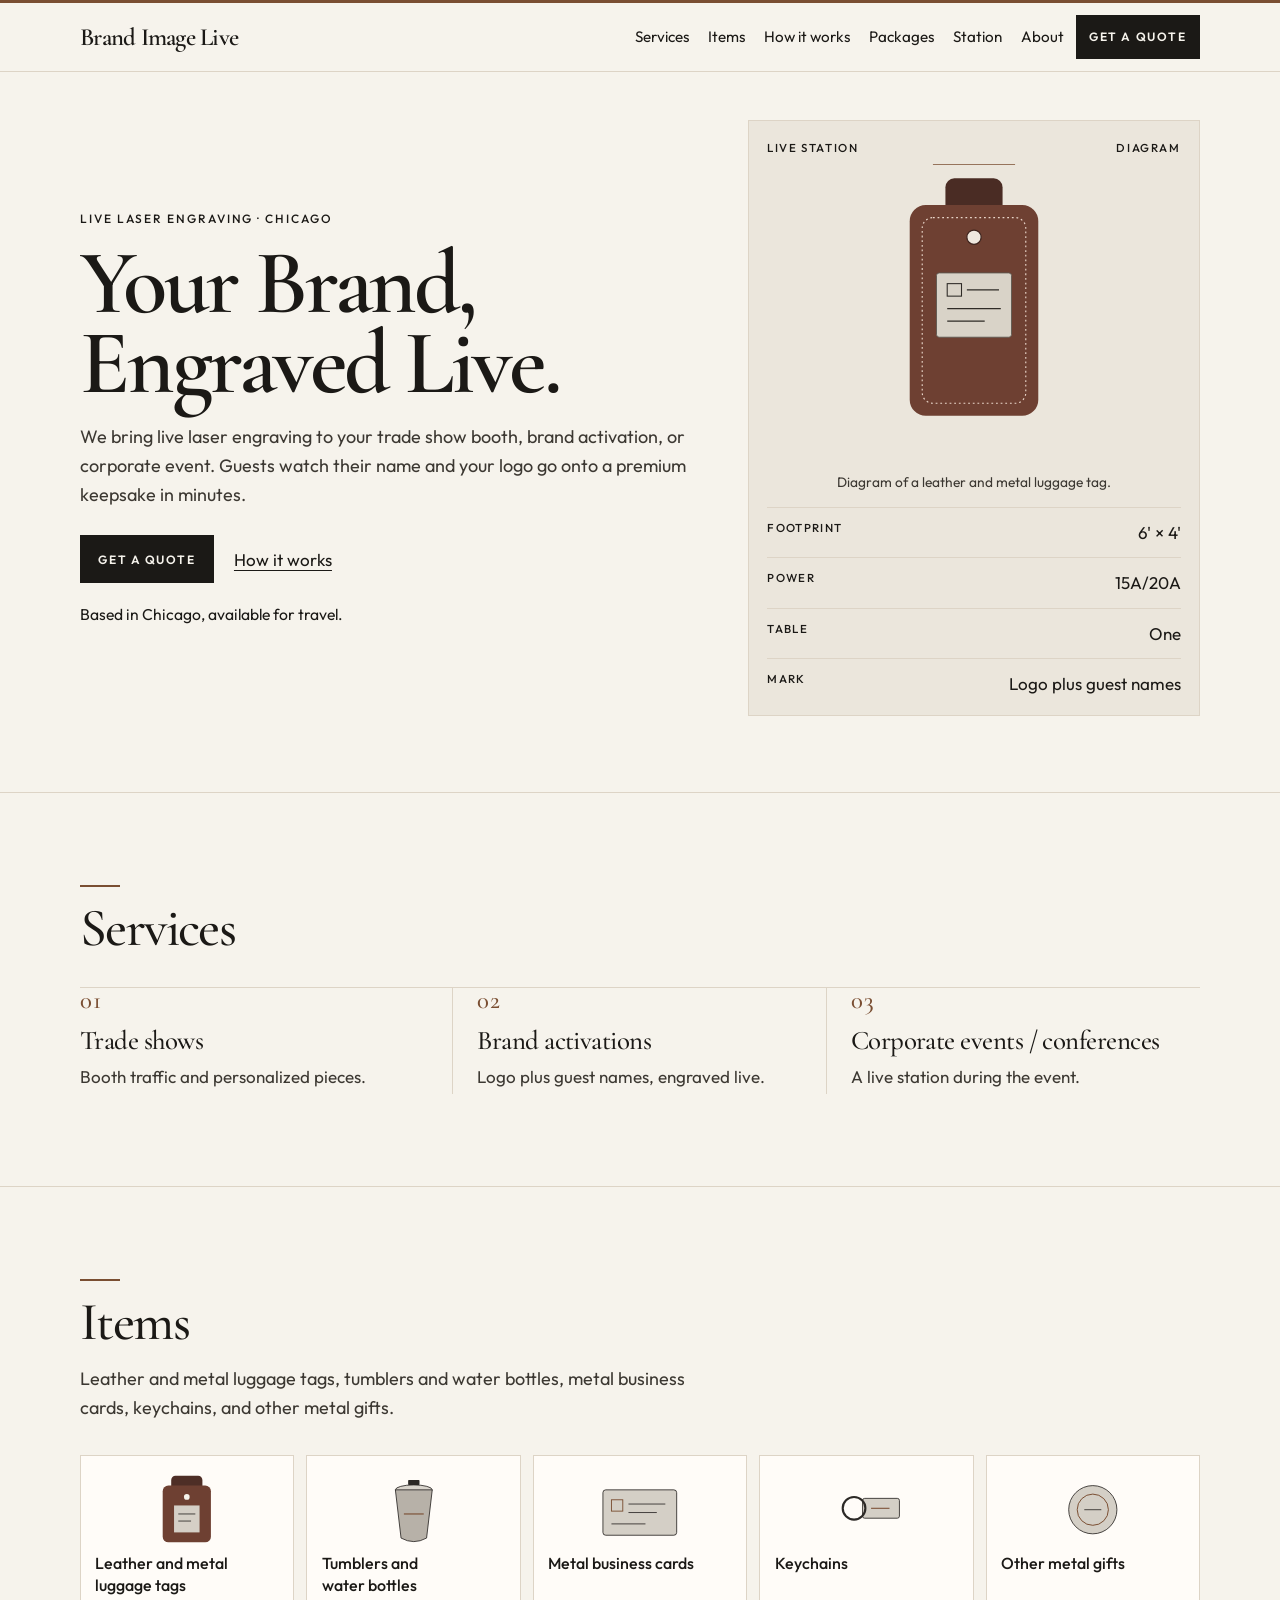
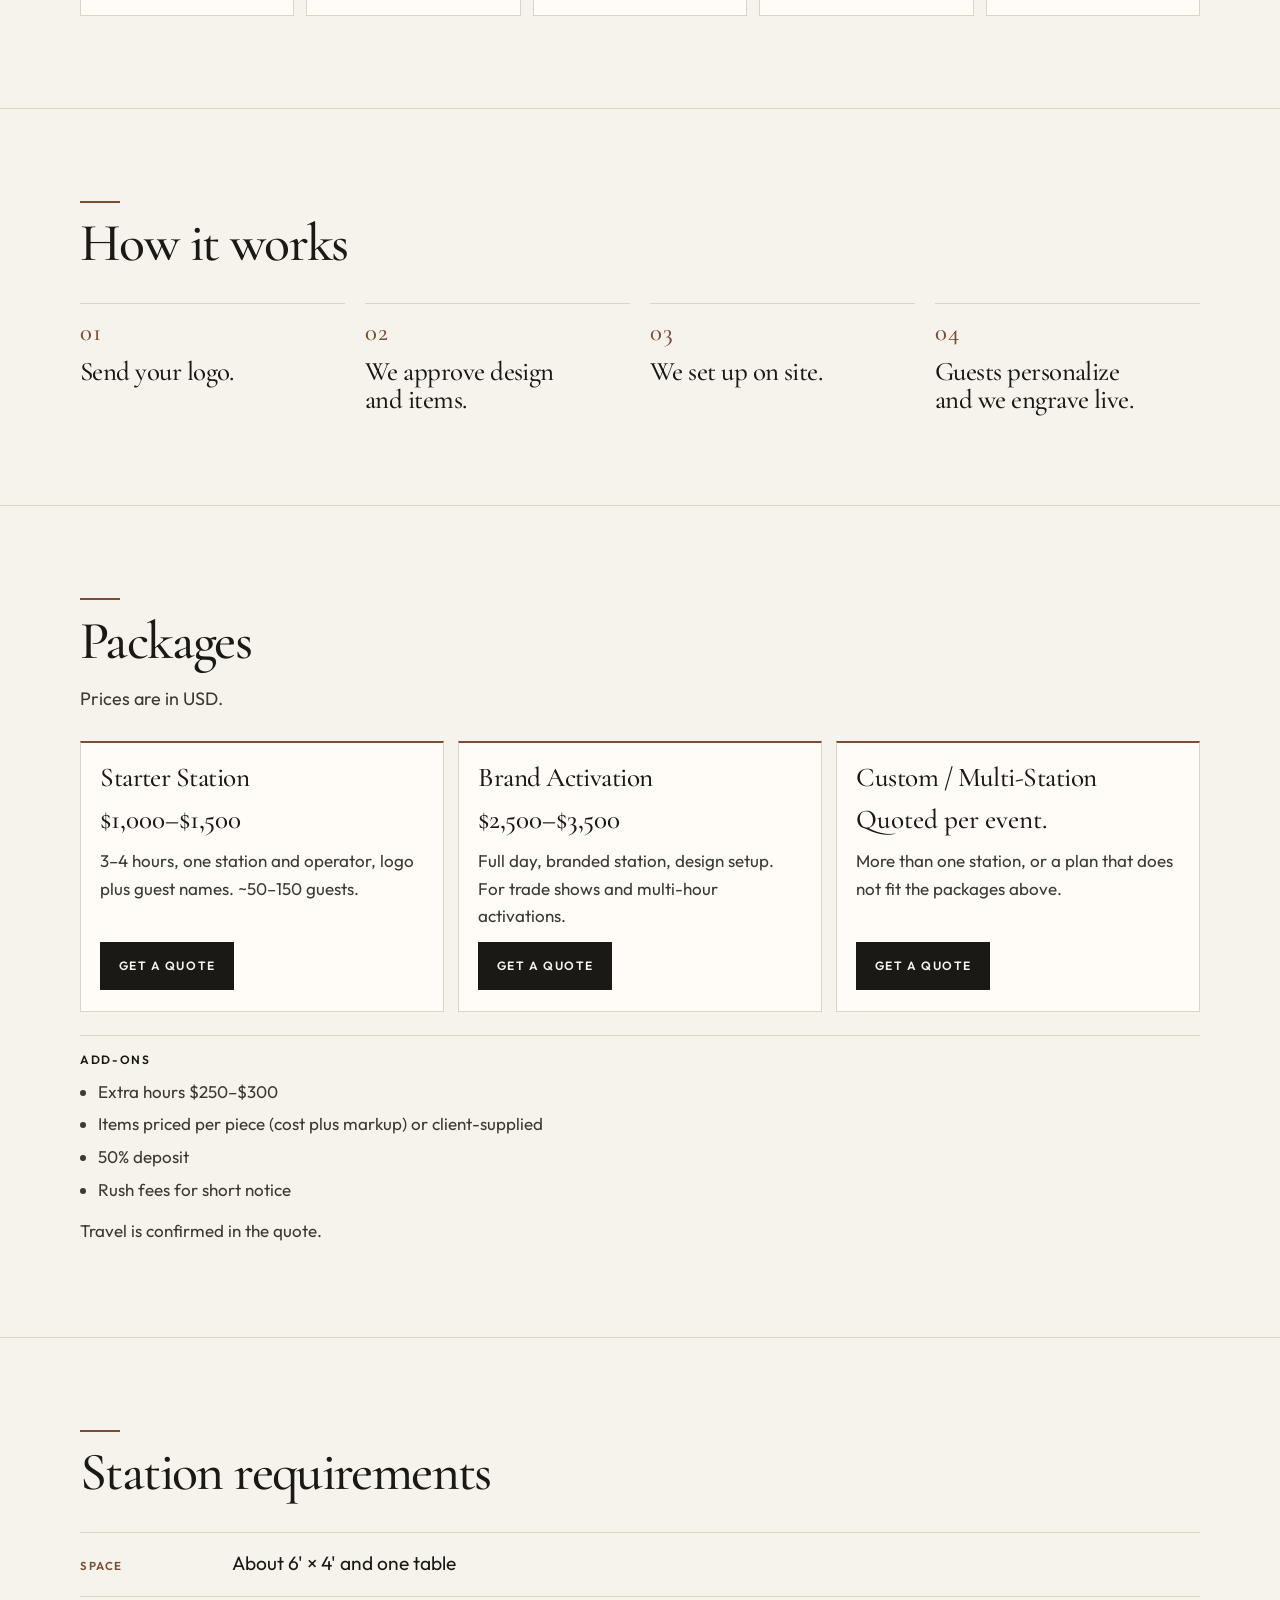
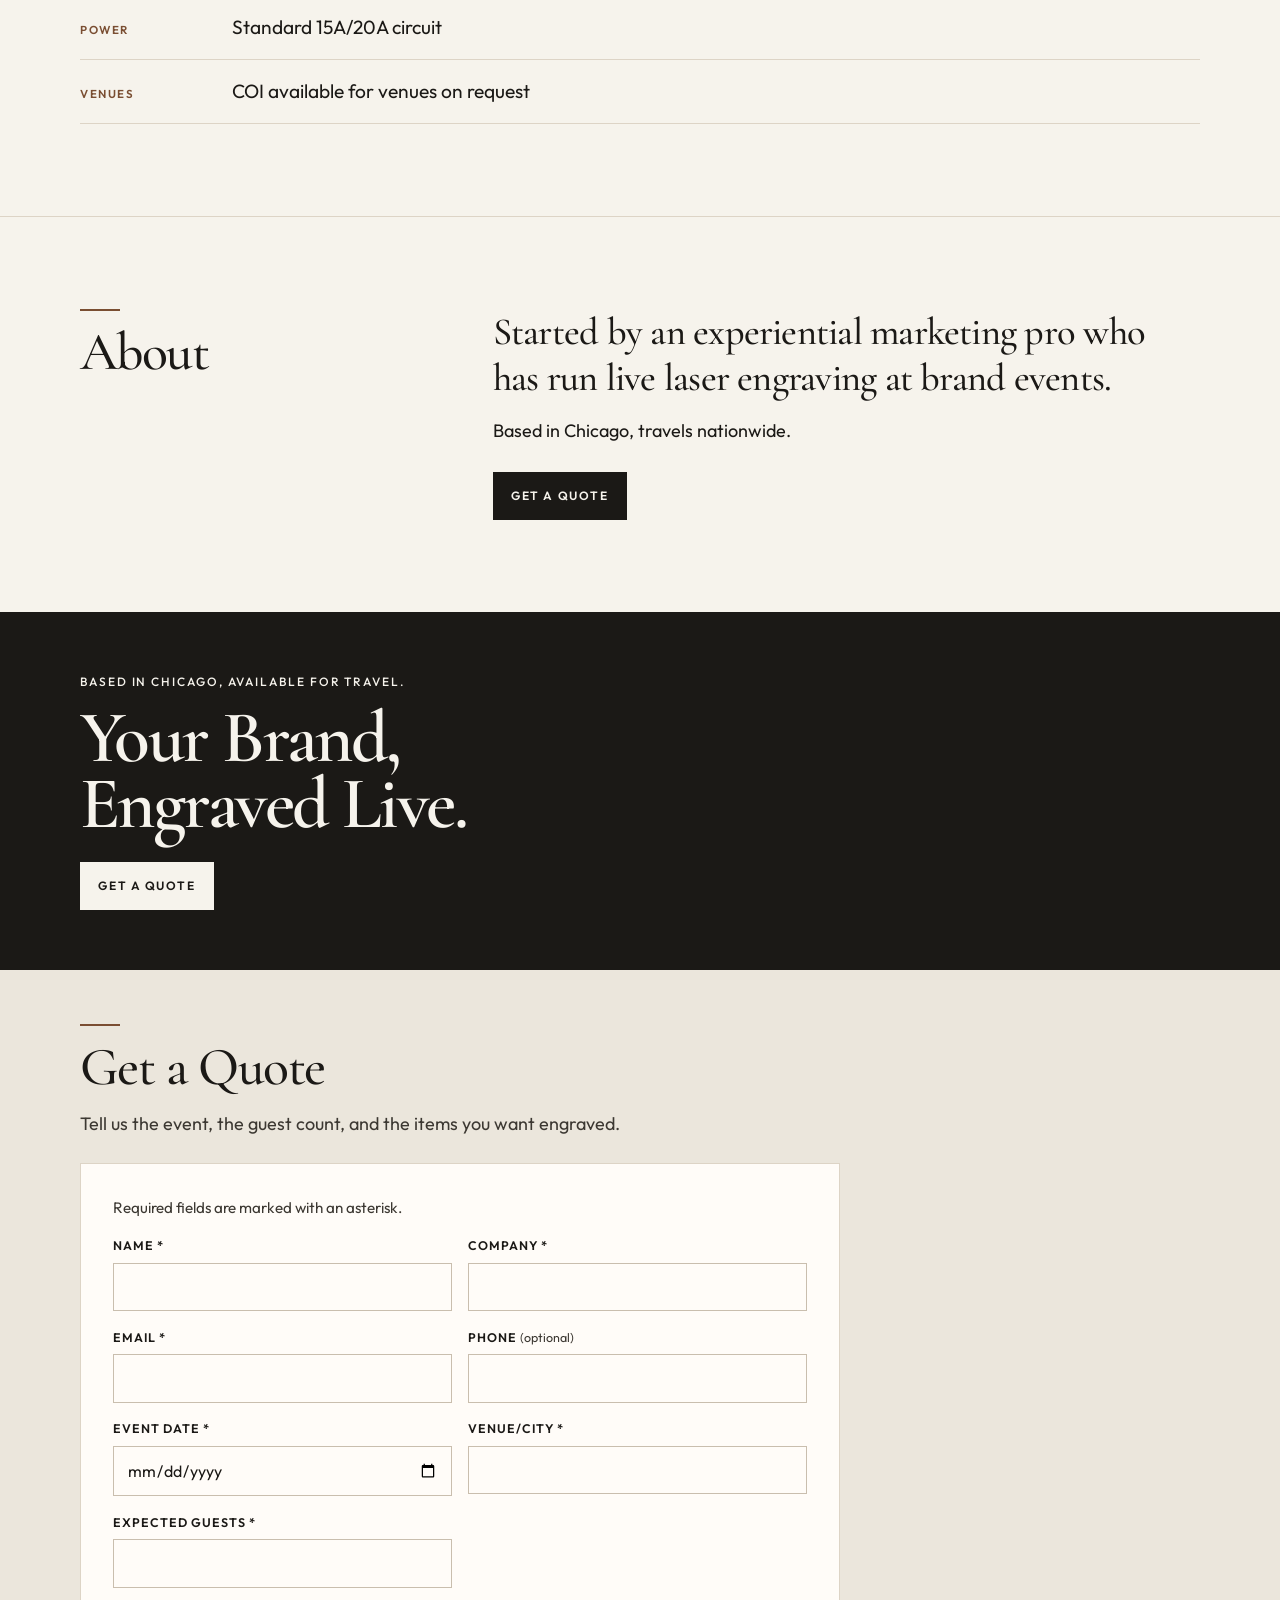
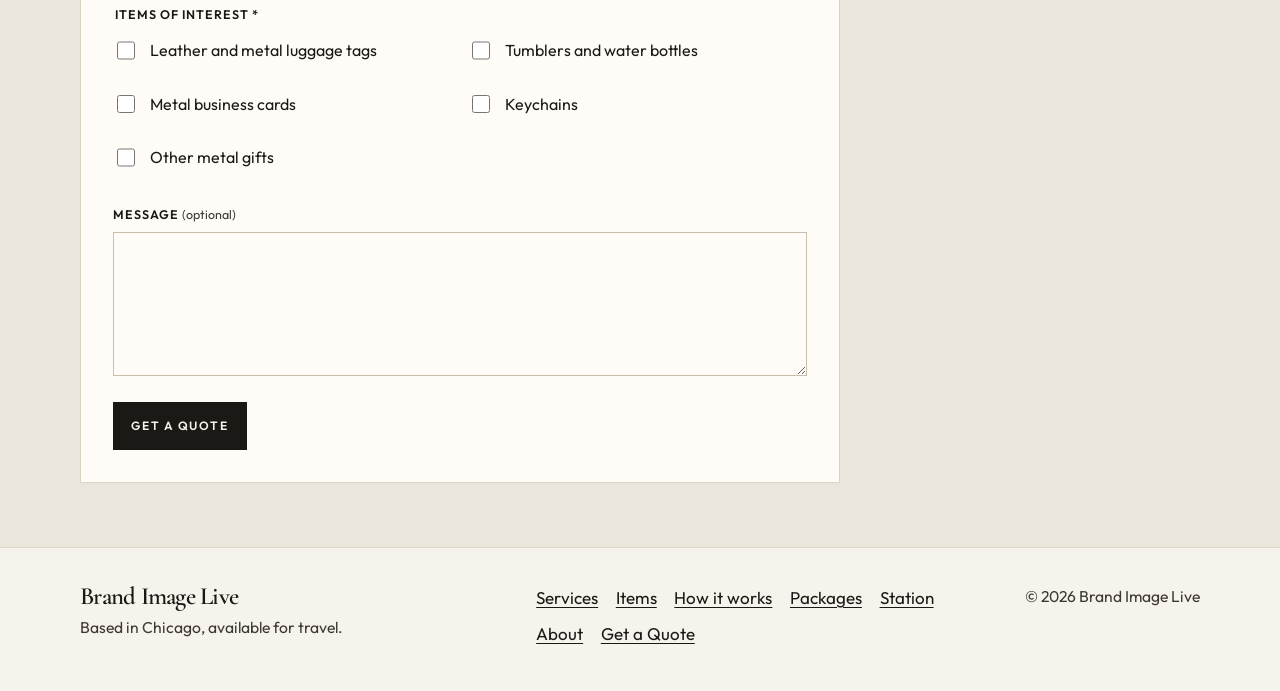
==== index.html @ f2edd948 "Publish the Brand Image Live marketing site. Static pages for on-site laser engraving, with relative" ====
<!DOCTYPE html>
<html lang="en">
<head>
  <meta charset="utf-8">
  <meta name="viewport" content="width=device-width, initial-scale=1">
  <title>Brand Image Live | Live Laser Engraving for Events, Chicago</title>
  <meta name="description" content="On-site live laser engraving for trade shows, brand activations, and corporate events. Personalized luggage tags, tumblers, and metal gifts engraved while guests watch. Based in Chicago, available for travel.">
  <meta name="author" content="Brand Image Live">
  <meta name="robots" content="index, follow">
  <meta name="theme-color" content="#f6f3ec">
  <meta name="color-scheme" content="light">
  <meta name="format-detection" content="telephone=no, email=no, address=no">
  <link rel="canonical" href="https://artmro2.github.io/brand-image-live/">
  <meta property="og:type" content="website">
  <meta property="og:site_name" content="Brand Image Live">
  <meta property="og:locale" content="en_US">
  <meta property="og:title" content="Brand Image Live | Live Laser Engraving for Events, Chicago">
  <meta property="og:description" content="On-site live laser engraving for trade shows, brand activations, and corporate events. Personalized luggage tags, tumblers, and metal gifts engraved while guests watch. Based in Chicago, available for travel.">
  <meta property="og:url" content="https://artmro2.github.io/brand-image-live/">
  <meta property="og:image" content="https://artmro2.github.io/brand-image-live/og.png">
  <meta property="og:image:width" content="1200">
  <meta property="og:image:height" content="630">
  <meta property="og:image:alt" content="Brand Image Live. Your Brand, Engraved Live.">
  <meta name="twitter:card" content="summary_large_image">
  <meta name="twitter:title" content="Brand Image Live | Live Laser Engraving for Events, Chicago">
  <meta name="twitter:description" content="On-site live laser engraving for trade shows, brand activations, and corporate events. Personalized luggage tags, tumblers, and metal gifts engraved while guests watch. Based in Chicago, available for travel.">
  <meta name="twitter:image" content="https://artmro2.github.io/brand-image-live/og.png">
  <meta name="twitter:image:alt" content="Brand Image Live. Your Brand, Engraved Live.">
  <link rel="icon" href="favicon.svg" type="image/svg+xml">
  <link rel="apple-touch-icon" href="apple-touch-icon.png">
  <link rel="preload" href="fonts/cormorant-garamond-600.woff2" as="font" type="font/woff2" crossorigin>
  <link rel="preload" href="fonts/outfit-400.woff2" as="font" type="font/woff2" crossorigin>
  <link rel="stylesheet" href="styles.css">
  <script type="application/ld+json">
  {
    "@context": "https://schema.org",
    "@type": "ProfessionalService",
    "name": "Brand Image Live",
    "url": "https://artmro2.github.io/brand-image-live/",
    "image": "https://artmro2.github.io/brand-image-live/og.png",
    "description": "On-site live laser engraving for trade shows, brand activations, and corporate events. Personalized luggage tags, tumblers, and metal gifts engraved while guests watch. Based in Chicago, available for travel.",
    "areaServed": "United States",
    "address": {
      "@type": "PostalAddress",
      "addressLocality": "Chicago",
      "addressRegion": "IL",
      "addressCountry": "US"
    }
  }
  </script>
  <script src="script.js" defer></script>
</head>
<body>
  <a class="skip" href="#content">Skip to content</a>
  <header class="site-header" id="top">
    <div class="wrap header-bar">
      <a class="wordmark" href="#top">Brand Image Live</a>
      <button class="nav-toggle" type="button" aria-expanded="false" aria-controls="site-nav">Menu</button>
      <nav class="site-nav" id="site-nav" aria-label="Primary">
        <a href="#services">Services</a>
        <a href="#items">Items</a>
        <a href="#process">How it works</a>
        <a href="#packages">Packages</a>
        <a href="#station">Station</a>
        <a href="#about">About</a>
        <a class="btn nav-cta" href="#quote">Get a Quote</a>
      </nav>
      <a class="btn header-cta" href="#quote">Get a Quote</a>
    </div>
  </header>

  <main id="content">
    <section class="hero">
      <div class="wrap hero-grid">
        <div class="hero-copy">
          <p class="eyebrow">Live laser engraving · Chicago</p>
          <h1>Your Brand, <br>Engraved Live.</h1>
          <p class="lede">We bring live laser engraving to your trade show booth, brand activation, or corporate event. Guests watch their name and your logo go onto a premium keepsake in minutes.</p>
          <div class="cta-row">
            <a class="btn" href="#quote">Get a Quote</a>
            <a class="link" href="#process">How it works</a>
          </div>
          <p class="where">Based in Chicago, available for travel.</p>
        </div>
        <aside class="plate">
          <div class="plate-top">
            <span>Live station</span>
            <span>Diagram</span>
          </div>
          <svg class="plate-art" viewBox="0 0 280 340" aria-hidden="true" focusable="false">
            <path d="M118 16h44a10 10 0 0 1 10 10v30h-64V26a10 10 0 0 1 10-10z" fill="#4a2c24"/>
            <rect x="68" y="46" width="144" height="236" rx="18" fill="#6e4032"/>
            <rect x="82" y="60" width="116" height="208" rx="12" fill="none" stroke="#ead7cb" stroke-width="1.25" stroke-dasharray="2 3.2"/>
            <circle cx="140" cy="82" r="8" fill="#efe8df" stroke="#3d241e" stroke-width="1.4"/>
            <rect x="98" y="122" width="84" height="72" rx="3" fill="#d9d3c8" stroke="#5e5850" stroke-width="1"/>
            <rect x="110" y="134" width="16" height="14" fill="none" stroke="#2f2b27" stroke-width="1.2"/>
            <path d="M132 141h36M110 162h60M110 176h42" stroke="#2f2b27" stroke-width="1.2" fill="none"/>
            <g class="laser">
              <line x1="94" y1="0" x2="186" y2="0" stroke="#7a4e32" stroke-width="1.5"/>
            </g>
          </svg>
          <p class="plate-caption">Diagram of a leather and metal luggage tag.</p>
          <dl class="plate-specs">
            <div>
              <dt>Footprint</dt>
              <dd>6' × 4'</dd>
            </div>
            <div>
              <dt>Power</dt>
              <dd>15A/20A</dd>
            </div>
            <div>
              <dt>Table</dt>
              <dd>One</dd>
            </div>
            <div>
              <dt>Mark</dt>
              <dd>Logo plus guest names</dd>
            </div>
          </dl>
        </aside>
      </div>
    </section>

    <section class="section" id="services" aria-labelledby="services-title">
      <div class="wrap">
        <div class="section-head">
          <h2 id="services-title">Services</h2>
        </div>
        <ul class="service-list">
          <li>
            <span class="idx" aria-hidden="true">01</span>
            <h3>Trade shows</h3>
            <p>Booth traffic and personalized pieces.</p>
          </li>
          <li>
            <span class="idx" aria-hidden="true">02</span>
            <h3>Brand activations</h3>
            <p>Logo plus guest names, engraved live.</p>
          </li>
          <li>
            <span class="idx" aria-hidden="true">03</span>
            <h3>Corporate events / conferences</h3>
            <p>A live station during the event.</p>
          </li>
        </ul>
      </div>
    </section>

    <section class="section" id="items" aria-labelledby="items-title">
      <div class="wrap">
        <div class="section-head">
          <h2 id="items-title">Items</h2>
          <p class="section-intro">Leather and metal luggage tags, tumblers and water bottles, metal business cards, keychains, and other metal gifts.</p>
        </div>
        <ul class="item-grid">
          <li class="item-card">
            <svg viewBox="0 0 160 110" aria-hidden="true" focusable="false">
              <rect x="58" y="8" width="44" height="22" rx="6" fill="#4e2e26"/>
              <rect x="46" y="22" width="68" height="80" rx="8" fill="#6e4032"/>
              <circle cx="80" cy="38" r="4" fill="#f6f3ec"/>
              <rect x="62" y="50" width="36" height="38" fill="#d5cfc6"/>
              <path d="M68 62h24M68 72h18" stroke="#2c2926" stroke-width="1.2"/>
            </svg>
            <h3>Leather and metal luggage tags</h3>
          </li>
          <li class="item-card">
            <svg viewBox="0 0 160 110" aria-hidden="true" focusable="false">
              <rect x="72" y="14" width="16" height="7" rx="1" fill="#2c2926"/>
              <ellipse cx="80" cy="28" rx="26" ry="7" fill="#d9d4cc" stroke="#2c2926" stroke-width="1.2"/>
              <path d="M54 28 L62 96 Q80 106 98 96 L106 28 Z" fill="#b7b1a8" stroke="#2c2926" stroke-width="1.2"/>
              <path d="M66 62h28" stroke="#7a4e32" stroke-width="1.6"/>
            </svg>
            <h3>Tumblers and water bottles</h3>
          </li>
          <li class="item-card">
            <svg viewBox="0 0 160 110" aria-hidden="true" focusable="false">
              <rect x="28" y="28" width="104" height="64" rx="4" fill="#d4cfc6" stroke="#2c2926" stroke-width="1.2"/>
              <rect x="40" y="42" width="16" height="16" fill="none" stroke="#7a4e32" stroke-width="1.3"/>
              <path d="M64 48h52M64 60h40M40 76h48" stroke="#2c2926" stroke-width="1.2"/>
            </svg>
            <h3>Metal business cards</h3>
          </li>
          <li class="item-card">
            <svg viewBox="0 0 160 110" aria-hidden="true" focusable="false">
              <rect x="74" y="40" width="52" height="28" rx="3" fill="#d4cfc6" stroke="#2c2926" stroke-width="1.2"/>
              <circle cx="62" cy="54" r="16" fill="none" stroke="#2c2926" stroke-width="3"/>
              <path d="M86 54h26" stroke="#7a4e32" stroke-width="1.5"/>
            </svg>
            <h3>Keychains</h3>
          </li>
          <li class="item-card">
            <svg viewBox="0 0 160 110" aria-hidden="true" focusable="false">
              <circle cx="80" cy="56" r="34" fill="#d4cfc6" stroke="#2c2926" stroke-width="1.2"/>
              <circle cx="80" cy="56" r="22" fill="none" stroke="#7a4e32" stroke-width="1.4"/>
              <path d="M68 56h24" stroke="#2c2926" stroke-width="1.2"/>
            </svg>
            <h3>Other metal gifts</h3>
          </li>
        </ul>
      </div>
    </section>

    <section class="section" id="process" aria-labelledby="process-title">
      <div class="wrap">
        <div class="section-head">
          <h2 id="process-title">How it works</h2>
        </div>
        <ol class="steps">
          <li>
            <span class="idx" aria-hidden="true">01</span>
            <h3>Send your logo.</h3>
          </li>
          <li>
            <span class="idx" aria-hidden="true">02</span>
            <h3>We approve design and items.</h3>
          </li>
          <li>
            <span class="idx" aria-hidden="true">03</span>
            <h3>We set up on site.</h3>
          </li>
          <li>
            <span class="idx" aria-hidden="true">04</span>
            <h3>Guests personalize and we engrave live.</h3>
          </li>
        </ol>
      </div>
    </section>

    <section class="section" id="packages" aria-labelledby="packages-title">
      <div class="wrap">
        <div class="section-head">
          <h2 id="packages-title">Packages</h2>
          <p class="section-intro">Prices are in USD.</p>
        </div>
        <div class="package-grid">
          <article class="package">
            <h3>Starter Station</h3>
            <p class="price">$1,000–$1,500</p>
            <p>3–4 hours, one station and operator, logo plus guest names. ~50–150 guests.</p>
            <a class="btn" href="#quote">Get a Quote<span class="vh"> for Starter Station</span></a>
          </article>
          <article class="package">
            <h3>Brand Activation</h3>
            <p class="price">$2,500–$3,500</p>
            <p>Full day, branded station, design setup. For trade shows and multi-hour activations.</p>
            <a class="btn" href="#quote">Get a Quote<span class="vh"> for Brand Activation</span></a>
          </article>
          <article class="package">
            <h3>Custom / Multi-Station</h3>
            <p class="price">Quoted per event.</p>
            <p>More than one station, or a plan that does not fit the packages above.</p>
            <a class="btn" href="#quote">Get a Quote<span class="vh"> for a custom or multi-station event</span></a>
          </article>
        </div>
        <div class="terms">
          <h3>Add-ons</h3>
          <ul>
            <li>Extra hours $250–$300</li>
            <li>Items priced per piece (cost plus markup) or client-supplied</li>
            <li>50% deposit</li>
            <li>Rush fees for short notice</li>
          </ul>
          <p class="terms-note">Travel is confirmed in the quote.</p>
        </div>
      </div>
    </section>

    <section class="section" id="station" aria-labelledby="station-title">
      <div class="wrap">
        <div class="section-head">
          <h2 id="station-title">Station requirements</h2>
        </div>
        <ul class="spec-list">
          <li>
            <span class="spec-label">Space</span>
            <span>About 6' × 4' and one table</span>
          </li>
          <li>
            <span class="spec-label">Power</span>
            <span>Standard 15A/20A circuit</span>
          </li>
          <li>
            <span class="spec-label">Venues</span>
            <span>COI available for venues on request</span>
          </li>
        </ul>
      </div>
    </section>

    <section class="section" id="about" aria-labelledby="about-title">
      <div class="wrap about-grid">
        <div class="section-head">
          <h2 id="about-title">About</h2>
        </div>
        <div>
          <p class="about-lead">Started by an experiential marketing pro who has run live laser engraving at brand events.</p>
          <p class="about-sub">Based in Chicago, travels nationwide.</p>
          <a class="btn" href="#quote">Get a Quote</a>
        </div>
      </div>
    </section>

    <section class="quote-section" id="quote" aria-labelledby="quote-title">
      <div class="band">
        <div class="wrap band-inner">
          <p class="band-kicker">Based in Chicago, available for travel.</p>
          <p class="band-title">Your Brand, <br>Engraved Live.</p>
          <a class="btn btn-light" href="#quote-form">Get a Quote</a>
        </div>
      </div>
      <div class="wrap quote-wrap">
        <div class="section-head">
          <h2 id="quote-title">Get a Quote</h2>
          <p class="section-intro">Tell us the event, the guest count, and the items you want engraved.</p>
        </div>
        <div class="form-card">
          <noscript>
            <p class="noscript-note">JavaScript is required to confirm this form in the browser. The form does not send a message on its own.</p>
          </noscript>
          <form id="quote-form" method="post" action="#quote" novalidate>
            <p id="form-hint">Required fields are marked with an asterisk.</p>
            <div id="form-alert" class="form-alert" role="alert" tabindex="-1" hidden></div>
            <div class="form-grid">
              <div class="field">
                <label for="name">Name <span aria-hidden="true">*</span><span class="vh"> required</span></label>
                <input id="name" name="name" type="text" autocomplete="name" required maxlength="120" spellcheck="false">
                <p id="name-error" class="field-error"></p>
              </div>
              <div class="field">
                <label for="company">Company <span aria-hidden="true">*</span><span class="vh"> required</span></label>
                <input id="company" name="company" type="text" autocomplete="organization" required maxlength="160" spellcheck="false">
                <p id="company-error" class="field-error"></p>
              </div>
              <div class="field">
                <label for="email">Email <span aria-hidden="true">*</span><span class="vh"> required</span></label>
                <input id="email" name="email" type="email" autocomplete="email" inputmode="email" required maxlength="160" spellcheck="false" aria-describedby="email-error">
                <p id="email-error" class="field-error"></p>
              </div>
              <div class="field">
                <label for="phone">Phone <span class="optional">(optional)</span></label>
                <input id="phone" name="phone" type="tel" autocomplete="tel" inputmode="tel" maxlength="40" spellcheck="false">
                <p id="phone-error" class="field-error"></p>
              </div>
              <div class="field">
                <label for="event-date">Event date <span aria-hidden="true">*</span><span class="vh"> required</span></label>
                <input id="event-date" name="event-date" type="date" required autocomplete="off">
                <p id="event-date-error" class="field-error"></p>
              </div>
              <div class="field">
                <label for="venue">Venue/City <span aria-hidden="true">*</span><span class="vh"> required</span></label>
                <input id="venue" name="venue" type="text" required maxlength="180" autocomplete="off" spellcheck="false">
                <p id="venue-error" class="field-error"></p>
              </div>
              <div class="field">
                <label for="guests">Expected guests <span aria-hidden="true">*</span><span class="vh"> required</span></label>
                <input id="guests" name="guests" type="number" inputmode="numeric" min="1" max="100000" step="1" required>
                <p id="guests-error" class="field-error"></p>
              </div>
              <fieldset class="field span-2" id="items-group" tabindex="-1" aria-describedby="items-group-error">
                <legend>Items of interest <span aria-hidden="true">*</span><span class="vh"> required</span></legend>
                <div class="check-grid">
                  <label class="check"><input type="checkbox" name="items" value="Leather and metal luggage tags"> <span>Leather and metal luggage tags</span></label>
                  <label class="check"><input type="checkbox" name="items" value="Tumblers and water bottles"> <span>Tumblers and water bottles</span></label>
                  <label class="check"><input type="checkbox" name="items" value="Metal business cards"> <span>Metal business cards</span></label>
                  <label class="check"><input type="checkbox" name="items" value="Keychains"> <span>Keychains</span></label>
                  <label class="check"><input type="checkbox" name="items" value="Other metal gifts"> <span>Other metal gifts</span></label>
                </div>
                <p id="items-group-error" class="field-error"></p>
              </fieldset>
              <div class="field span-2">
                <label for="message">Message <span class="optional">(optional)</span></label>
                <textarea id="message" name="message" maxlength="2000" rows="5"></textarea>
                <p id="message-error" class="field-error"></p>
              </div>
            </div>
            <div class="form-actions">
              <button class="btn" type="submit">Get a Quote</button>
            </div>
          </form>
          <div id="confirmation" class="confirmation" role="status" tabindex="-1" hidden>
            <p class="eyebrow">Quote</p>
            <h3 id="confirmation-title">Quote request confirmed</h3>
            <p id="confirmation-lead"></p>
            <p class="confirm-note">Nothing was sent. No inbox is connected to this form. Copy the summary if you need a record.</p>
            <dl id="confirmation-summary" class="summary"></dl>
            <div class="cta-row">
              <button class="btn" type="button" id="copy-summary">Copy summary</button>
              <button class="btn btn-ghost" type="button" id="edit-request">Edit request</button>
            </div>
            <p id="copy-status" class="vh" role="status"></p>
          </div>
        </div>
      </div>
    </section>
  </main>

  <footer class="site-footer">
    <div class="wrap footer-grid">
      <div>
        <p class="wordmark footer-mark">Brand Image Live</p>
        <p class="footer-loc">Based in Chicago, available for travel.</p>
      </div>
      <nav class="footer-nav" aria-label="Footer">
        <a href="#services">Services</a>
        <a href="#items">Items</a>
        <a href="#process">How it works</a>
        <a href="#packages">Packages</a>
        <a href="#station">Station</a>
        <a href="#about">About</a>
        <a href="#quote">Get a Quote</a>
      </nav>
      <p class="legal">© <span id="year">2026</span> Brand Image Live</p>
    </div>
  </footer>
</body>
</html>
---- styles.css ----
/* Brand Image Live. Cormorant Garamond and Outfit are under the SIL OFL; see fonts/. */

@font-face {
  font-family: "Cormorant Garamond";
  font-style: normal;
  font-weight: 500;
  font-display: swap;
  src: url("fonts/cormorant-garamond-500.woff2") format("woff2");
}

@font-face {
  font-family: "Cormorant Garamond";
  font-style: normal;
  font-weight: 600;
  font-display: swap;
  src: url("fonts/cormorant-garamond-600.woff2") format("woff2");
}

@font-face {
  font-family: Outfit;
  font-style: normal;
  font-weight: 400;
  font-display: swap;
  src: url("fonts/outfit-400.woff2") format("woff2");
}

@font-face {
  font-family: Outfit;
  font-style: normal;
  font-weight: 500;
  font-display: swap;
  src: url("fonts/outfit-500.woff2") format("woff2");
}

@font-face {
  font-family: Outfit;
  font-style: normal;
  font-weight: 600;
  font-display: swap;
  src: url("fonts/outfit-600.woff2") format("woff2");
}

:root {
  --paper: #f6f3ec;
  --paper-deep: #ebe6dc;
  --card: #fffcf8;
  --ink: #1b1916;
  --ink-soft: #3c3832;
  --line: #ddd4c6;
  --line-strong: #c9beae;
  --bronze: #7a4e32;
  --danger: #7d1f1f;
  --danger-bg: #f8ecea;
  --serif: "Cormorant Garamond", "Iowan Old Style", Palatino, Georgia, serif;
  --sans: Outfit, "Avenir Next", "Segoe UI", sans-serif;
  --header: 4.25rem;
  color-scheme: light;
}

*,
*::before,
*::after {
  box-sizing: border-box;
}

[hidden] {
  display: none !important;
}

html {
  scroll-behavior: smooth;
  scroll-padding-top: calc(var(--header) + 0.75rem);
}

body {
  margin: 0;
  background: var(--paper);
  color: var(--ink-soft);
  font-family: var(--sans);
  font-size: 1.0625rem;
  font-weight: 400;
  line-height: 1.6;
  text-rendering: optimizeLegibility;
}

img,
svg {
  max-width: 100%;
}

h1,
h2,
h3 {
  font-family: var(--serif);
  font-weight: 500;
  color: var(--ink);
  line-height: 1.02;
  margin: 0;
  text-wrap: balance;
}

h1 {
  font-weight: 600;
  font-size: clamp(2.85rem, 10.4vw, 5.7rem);
  letter-spacing: -0.035em;
  line-height: 0.88;
  text-wrap: unset;
}

h2 {
  font-size: clamp(2.15rem, 4.4vw, 3.35rem);
  letter-spacing: -0.03em;
}

h3 {
  font-size: 1.7rem;
  letter-spacing: -0.02em;
}

p {
  margin: 0;
}

a {
  color: inherit;
}

:focus-visible {
  outline: 2px solid var(--ink);
  outline-offset: 3px;
}

::selection {
  background: var(--ink);
  color: var(--paper);
}

.vh {
  position: absolute;
  width: 1px;
  height: 1px;
  padding: 0;
  margin: -1px;
  overflow: hidden;
  clip: rect(0, 0, 0, 0);
  white-space: nowrap;
  border: 0;
}

.skip {
  position: absolute;
  left: 0.75rem;
  top: 0.75rem;
  transform: translateY(-200%);
  background: var(--ink);
  color: var(--paper);
  text-decoration: none;
  padding: 0.7rem 1rem;
  z-index: 80;
  font-size: 0.95rem;
}

.skip:focus {
  position: fixed;
  transform: none;
}

.wrap {
  width: min(1120px, calc(100% - 2rem));
  margin-inline: auto;
}

.eyebrow,
.band-kicker {
  margin: 0 0 0.9rem;
  font-size: 0.75rem;
  font-weight: 500;
  letter-spacing: 0.16em;
  text-transform: uppercase;
  color: var(--ink);
}

.btn {
  display: inline-flex;
  align-items: center;
  justify-content: center;
  min-height: 48px;
  padding: 0.75rem 1.15rem;
  border: 0;
  background: var(--ink);
  color: var(--paper);
  font-family: var(--sans);
  font-size: 0.75rem;
  font-weight: 600;
  letter-spacing: 0.13em;
  text-transform: uppercase;
  text-decoration: none;
  cursor: pointer;
  white-space: nowrap;
}

.btn:hover {
  background: transparent;
  color: var(--ink);
  box-shadow: inset 0 0 0 1.5px var(--ink);
}

.btn-light {
  background: var(--paper);
  color: var(--ink);
}

.btn-light:hover {
  background: transparent;
  color: var(--paper);
  box-shadow: inset 0 0 0 1.5px var(--paper);
}

.btn-ghost {
  background: transparent;
  color: var(--ink);
  box-shadow: inset 0 0 0 1.5px var(--ink);
}

.btn-ghost:hover {
  background: var(--ink);
  color: var(--paper);
}

.link {
  color: var(--ink);
  text-underline-offset: 0.25em;
}

.site-header {
  position: sticky;
  top: 0;
  z-index: 30;
  background: var(--paper);
  border-top: 3px solid var(--bronze);
  border-bottom: 1px solid var(--line);
}

.header-bar {
  position: relative;
  display: flex;
  align-items: center;
  gap: 0.7rem;
  min-height: var(--header);
}

.wordmark {
  margin-right: auto;
  color: var(--ink);
  font-family: var(--serif);
  font-weight: 600;
  font-size: clamp(1.15rem, 2.5vw, 1.55rem);
  letter-spacing: -0.03em;
  line-height: 1;
  text-decoration: none;
  white-space: nowrap;
}

.nav-toggle {
  min-height: 44px;
  padding: 0.4rem 0.75rem;
  border: 1px solid var(--line-strong);
  background: transparent;
  color: var(--ink);
  font-family: var(--sans);
  font-size: 0.72rem;
  font-weight: 600;
  letter-spacing: 0.12em;
  text-transform: uppercase;
  cursor: pointer;
}

.site-nav a {
  color: var(--ink);
  text-decoration: none;
}

.site-nav a:hover {
  text-decoration: underline;
  text-underline-offset: 0.22em;
}

.nav-cta {
  display: none;
}

.site-nav a.btn {
  color: var(--paper);
  text-decoration: none;
}

.site-nav a.btn:hover {
  color: var(--ink);
  text-decoration: none;
}

.header-cta {
  min-height: 44px;
  padding-inline: 0.85rem;
}

.hero {
  padding: 2.25rem 0 3.25rem;
}

.hero-grid {
  display: grid;
  gap: 2.25rem;
}

.lede {
  max-width: 38rem;
  margin-top: 1.25rem;
  font-size: 1.125rem;
  line-height: 1.6;
  color: var(--ink-soft);
}

.cta-row {
  display: flex;
  flex-wrap: wrap;
  align-items: center;
  gap: 1rem 1.25rem;
  margin-top: 1.6rem;
}

.where {
  margin-top: 1.15rem;
  color: var(--ink);
  font-size: 0.98rem;
}

.plate {
  background: var(--paper-deep);
  border: 1px solid var(--line);
  padding: 1.15rem 1.15rem 0.4rem;
}

.plate-top,
.plate-specs div {
  display: flex;
  justify-content: space-between;
  gap: 1rem;
}

.plate-top {
  font-size: 0.72rem;
  font-weight: 500;
  letter-spacing: 0.14em;
  text-transform: uppercase;
  color: var(--ink);
}

.plate-art {
  display: block;
  width: min(100%, 250px);
  height: auto;
  margin: 0.4rem auto 0;
}

.laser {
  animation: engrave 3.8s ease-in-out infinite;
}

@keyframes engrave {
  0% { transform: translateY(124px); opacity: 0; }
  14% { opacity: 1; }
  86% { opacity: 1; }
  100% { transform: translateY(198px); opacity: 0; }
}

.plate-caption {
  margin: 0.2rem 0 0.85rem;
  text-align: center;
  font-size: 0.86rem;
  color: var(--ink-soft);
}

.plate-specs {
  margin: 0;
  border-top: 1px solid var(--line);
}

.plate-specs div {
  padding: 0.7rem 0;
  border-bottom: 1px solid var(--line);
}

.plate-specs div:last-child {
  border-bottom: 0;
}

.plate-specs dt {
  font-size: 0.72rem;
  font-weight: 500;
  letter-spacing: 0.12em;
  text-transform: uppercase;
  color: var(--ink);
}

.plate-specs dd {
  margin: 0;
  color: var(--ink);
  text-align: right;
}

.section {
  border-top: 1px solid var(--line);
  padding: 3.5rem 0;
}

.section-head h2::before {
  content: "";
  display: block;
  width: 2.5rem;
  height: 2px;
  margin-bottom: 0.85rem;
  background: var(--bronze);
}

.section-intro {
  max-width: 40rem;
  margin-top: 1rem;
  font-size: 1.125rem;
}

.service-list,
.item-grid,
.steps,
.spec-list {
  list-style: none;
  margin: 2rem 0 0;
  padding: 0;
}

.service-list {
  display: grid;
  border-top: 1px solid var(--line);
}

.service-list li {
  padding: 1.5rem 0;
  border-bottom: 1px solid var(--line);
}

.service-list h3,
.steps h3 {
  font-size: clamp(1.45rem, 2.1vw, 1.85rem);
  margin-bottom: 0.55rem;
  text-wrap: pretty;
}

.idx {
  display: block;
  margin-bottom: 0.85rem;
  color: var(--bronze);
  font-family: var(--serif);
  font-size: 1.55rem;
  font-weight: 500;
  letter-spacing: 0.04em;
  line-height: 1;
}

.item-grid {
  display: grid;
  gap: 0.75rem;
}

.item-card {
  display: grid;
  grid-template-columns: 104px 1fr;
  gap: 0.35rem 0.85rem;
  align-items: center;
  padding: 0.7rem 0.85rem;
  background: var(--card);
  border: 1px solid var(--line);
}

.item-card svg {
  width: 100%;
  height: 78px;
  display: block;
}

.item-card h3 {
  font-family: var(--sans);
  font-size: 1rem;
  font-weight: 500;
  letter-spacing: 0;
  line-height: 1.35;
}

.steps {
  display: grid;
  gap: 1.5rem;
}

.steps h3 {
  max-width: 16ch;
  margin-bottom: 0;
}

.spec-list {
  border-top: 1px solid var(--line);
}

.spec-list li {
  display: grid;
  gap: 0.2rem;
  padding: 1.15rem 0;
  border-bottom: 1px solid var(--line);
  color: var(--ink);
  font-size: 1.2rem;
  line-height: 1.35;
}

.spec-label {
  font-size: 0.72rem;
  font-weight: 600;
  letter-spacing: 0.14em;
  text-transform: uppercase;
  color: var(--bronze);
}

.package-grid {
  display: grid;
  gap: 0.9rem;
  margin-top: 1.75rem;
}

.package {
  display: flex;
  flex-direction: column;
  gap: 0.8rem;
  min-height: 100%;
  padding: 1.3rem 1.2rem 1.35rem;
  background: var(--card);
  border: 1px solid var(--line);
  border-top: 2px solid var(--bronze);
}

.package h3 {
  font-size: clamp(1.7rem, 2vw, 2.05rem);
}

.price {
  font-family: var(--serif);
  font-size: clamp(1.7rem, 2vw, 2.15rem);
  line-height: 1.1;
  color: var(--ink);
}

.package p:not(.price) {
  max-width: 32ch;
}

.package .btn {
  margin-top: auto;
  align-self: flex-start;
}

.terms {
  margin-top: 1.4rem;
  padding-top: 1.15rem;
  border-top: 1px solid var(--line);
}

.terms h3 {
  margin-bottom: 0.7rem;
  font-family: var(--sans);
  font-size: 0.75rem;
  font-weight: 600;
  letter-spacing: 0.14em;
  text-transform: uppercase;
}

.terms ul {
  margin: 0;
  padding-left: 1.15rem;
}

.terms li + li {
  margin-top: 0.35rem;
}

.terms-note {
  margin-top: 0.9rem;
}

.about-lead {
  font-family: var(--serif);
  font-size: clamp(1.75rem, 3vw, 2.55rem);
  line-height: 1.2;
  letter-spacing: -0.02em;
  color: var(--ink);
  max-width: 18em;
}

.about-sub {
  margin-top: 1rem;
  font-size: 1.125rem;
  color: var(--ink);
}

.about-grid .btn {
  margin-top: 1.6rem;
}

.quote-section {
  padding-bottom: 4rem;
  background: var(--paper-deep);
}

.band {
  background: var(--ink);
  color: var(--paper);
  padding: 3.75rem 0;
}

.band-kicker {
  color: var(--paper);
}

.band-title {
  margin: 0;
  max-width: 11em;
  color: var(--paper);
  font-family: var(--serif);
  font-weight: 600;
  font-size: clamp(2.7rem, 7vw, 4.6rem);
  line-height: 0.9;
  letter-spacing: -0.035em;
}

.band .btn {
  margin-top: 1.5rem;
}

.quote-wrap {
  padding-top: 3.4rem;
}

.form-card {
  max-width: 760px;
  margin-top: 1.5rem;
  padding: clamp(1.15rem, 3vw, 2rem);
  background: var(--card);
  border: 1px solid var(--line);
}

#quote-form {
  scroll-margin-top: 10.5rem;
}

#form-hint {
  margin-bottom: 1rem;
  font-size: 0.95rem;
}

.noscript-note {
  margin-bottom: 1rem;
  padding: 0.8rem 0.9rem;
  border: 1px solid var(--line-strong);
}

.form-alert {
  margin-bottom: 1rem;
  padding: 0.85rem 1rem;
  border: 1px solid var(--danger);
  background: var(--danger-bg);
  color: var(--danger);
}

.form-alert p {
  font-weight: 600;
}

.form-alert ul {
  margin: 0.4rem 0 0;
  padding-left: 1.15rem;
}

.form-alert a {
  color: var(--danger);
}

.form-grid {
  display: grid;
  gap: 1rem;
}

.field label,
.field legend {
  display: block;
  margin-bottom: 0.4rem;
  color: var(--ink);
  font-size: 0.78rem;
  font-weight: 600;
  letter-spacing: 0.08em;
  text-transform: uppercase;
}

.optional {
  font-weight: 400;
  letter-spacing: 0;
  text-transform: none;
  color: var(--ink-soft);
}

fieldset {
  border: 0;
  margin: 0;
  padding: 0;
  min-inline-size: 0;
}

input,
textarea,
fieldset {
  scroll-margin-top: 1.5rem;
}

input,
textarea {
  width: 100%;
  border: 1px solid var(--line-strong);
  border-radius: 0;
  background: #fffcf8;
  color: var(--ink);
  font: inherit;
  font-size: 1rem;
  line-height: 1.4;
  padding: 0.75rem 0.8rem;
  min-height: 48px;
}

textarea {
  min-height: 9rem;
  resize: vertical;
}

input:focus-visible,
textarea:focus-visible {
  outline: 2px solid var(--ink);
  outline-offset: 2px;
  border-color: var(--ink);
}

::placeholder {
  color: #5e584f;
  opacity: 1;
}

input[aria-invalid="true"],
textarea[aria-invalid="true"] {
  border-color: var(--danger);
}

fieldset[aria-invalid="true"] {
  outline: 1px solid var(--danger);
  outline-offset: 6px;
}

.field-error {
  margin-top: 0.35rem;
  color: var(--danger);
  font-size: 0.92rem;
}

.field-error:empty {
  display: none;
}

.check-grid {
  display: grid;
  gap: 0.2rem;
}

.field .check,
.field .check span {
  display: flex;
  align-items: flex-start;
  gap: 0.7rem;
  min-height: 44px;
  padding: 0.45rem 0;
  color: var(--ink);
  font-size: 1rem;
  font-weight: 400;
  letter-spacing: 0;
  text-transform: none;
  cursor: pointer;
}

.field .check span {
  display: inline;
  min-height: 0;
  padding: 0;
}

.check input {
  width: 1.15rem;
  height: 1.15rem;
  min-height: 0;
  margin-top: 0.2rem;
  accent-color: var(--ink);
  flex: none;
}

.form-actions {
  margin-top: 1.2rem;
}

.confirmation {
  outline: none;
}

.confirmation h3 {
  font-size: clamp(2rem, 4vw, 2.7rem);
}

#confirmation-lead {
  margin-top: 0.85rem;
  color: var(--ink);
  font-size: 1.125rem;
}

.confirm-note {
  margin-top: 0.7rem;
  max-width: 42rem;
}

.summary {
  margin: 1.15rem 0 0;
}

.summary div {
  display: grid;
  gap: 0.15rem;
  padding: 0.7rem 0;
  border-top: 1px solid var(--line);
}

.summary dt {
  font-size: 0.72rem;
  font-weight: 600;
  letter-spacing: 0.1em;
  text-transform: uppercase;
  color: var(--ink);
}

.summary dd {
  margin: 0;
  color: var(--ink);
  overflow-wrap: anywhere;
}

.confirmation .cta-row {
  margin-top: 1.25rem;
}

.site-footer {
  border-top: 1px solid var(--line);
  background: var(--paper);
  padding: 2.25rem 0 2.75rem;
}

.footer-grid {
  display: grid;
  gap: 1.25rem;
}

.footer-mark {
  margin-right: 0;
  margin-bottom: 0.4rem;
}

.footer-loc,
.legal {
  font-size: 0.98rem;
}

.footer-nav {
  display: flex;
  flex-wrap: wrap;
  gap: 0.55rem 1.1rem;
}

.footer-nav a {
  color: var(--ink);
  text-underline-offset: 0.2em;
}

@media (min-width: 700px) {
  .item-grid {
    grid-template-columns: 1fr 1fr;
  }

  .item-card {
    display: block;
    padding: 0.85rem 0.9rem 1.15rem;
  }

  .item-card h3 {
    margin-top: 0.35rem;
    min-height: 2.7em;
  }

  .spec-list li {
    grid-template-columns: 8.5rem 1fr;
    align-items: baseline;
    gap: 1rem;
  }

  .summary div {
    grid-template-columns: 11rem 1fr;
    gap: 1rem;
    align-items: baseline;
  }

  .about-grid {
    display: grid;
    grid-template-columns: 0.7fr 1.3fr;
    gap: 2rem;
    align-items: start;
  }
}

@media (min-width: 860px) {
  .wrap {
    width: min(1120px, calc(100% - 4rem));
  }

  .nav-toggle {
    display: none;
  }

  .site-nav {
    display: flex;
    align-items: center;
    gap: 1.2rem;
  }

  .site-nav a {
    font-size: 0.95rem;
  }

  .hero {
    padding: 3rem 0 4.75rem;
  }

  .hero-grid {
    grid-template-columns: minmax(0, 1.15fr) minmax(280px, 0.85fr);
    gap: 3.5rem;
    align-items: center;
  }

  .section {
    padding: 5.75rem 0;
  }

  .service-list {
    grid-template-columns: repeat(3, 1fr);
  }

  .service-list li {
    padding: 0 1.5rem 0.25rem;
    border-bottom: 0;
    border-right: 1px solid var(--line);
  }

  .service-list li:first-child {
    padding-left: 0;
  }

  .service-list li:last-child {
    padding-right: 0;
    border-right: 0;
  }

  .steps {
    grid-template-columns: repeat(4, 1fr);
    gap: 1.25rem;
  }

  .steps li {
    border-top: 1px solid var(--line);
    padding-top: 1rem;
  }

  .package-grid {
    grid-template-columns: repeat(3, 1fr);
    align-items: stretch;
  }

  .form-grid {
    grid-template-columns: 1fr 1fr;
    gap: 1.05rem 1rem;
  }

  .span-2 {
    grid-column: span 2;
  }

  .check-grid {
    grid-template-columns: 1fr 1fr;
    column-gap: 1rem;
  }

  .footer-grid {
    grid-template-columns: 1.3fr 1.4fr auto;
    align-items: start;
    gap: 2rem;
  }

  .legal {
    text-align: right;
  }
}

@media (min-width: 1100px) {
  .item-grid {
    grid-template-columns: repeat(5, 1fr);
  }
}

@media (max-width: 859px) {
  .site-nav {
    display: none;
    position: absolute;
    z-index: 35;
    top: 100%;
    left: 0;
    right: 0;
    flex-direction: column;
    align-items: stretch;
    padding: 0.15rem 0 1rem;
    background: var(--paper);
    border-bottom: 1px solid var(--line);
  }

  .site-nav.is-open {
    display: flex;
  }

  .site-nav a {
    padding: 0.85rem 0;
    border-top: 1px solid var(--line);
    font-size: 1.05rem;
  }

  .site-nav .nav-cta {
    display: inline-flex;
    align-self: flex-start;
    margin-top: 0.85rem;
    border-top: 0;
    padding: 0.75rem 1.05rem;
  }
}

@media (max-width: 380px) {
  .header-cta {
    display: none;
  }
}

@media (prefers-reduced-motion: reduce) {
  html {
    scroll-behavior: auto;
  }

  .laser {
    animation: none;
    opacity: 0.9;
    transform: translateY(158px);
  }
}

@media (forced-colors: active) {
  .btn {
    border: 1px solid ButtonText;
  }
}

@media print {
  .site-header {
    position: static;
    border-top: 0;
  }

  .nav-toggle,
  .header-cta,
  .btn,
  .skip {
    display: none !important;
  }

  .site-nav {
    display: flex !important;
    position: static;
    gap: 0.75rem;
  }

  body {
    background: #fff;
    color: #000;
  }

  .plate,
  .package,
  .item-card,
  .form-card {
    break-inside: avoid;
  }

  a {
    text-decoration: none;
  }
}
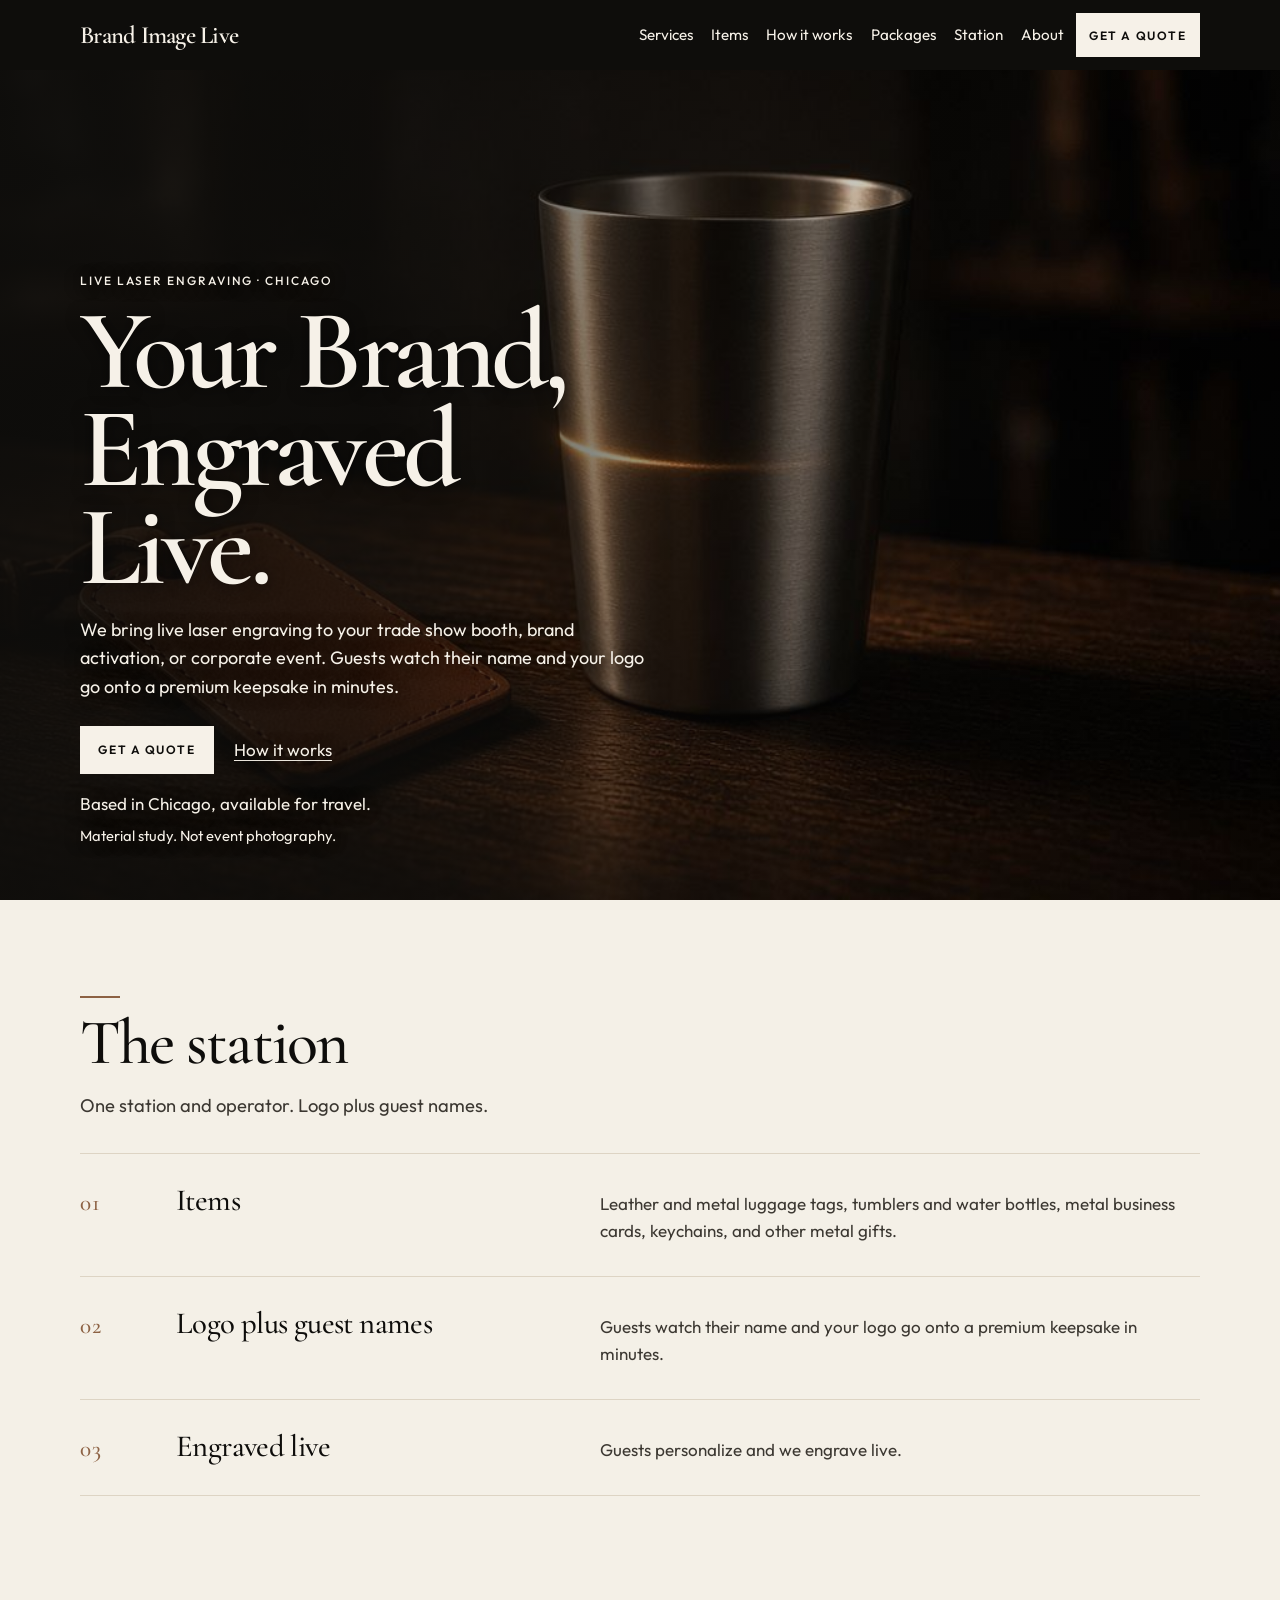
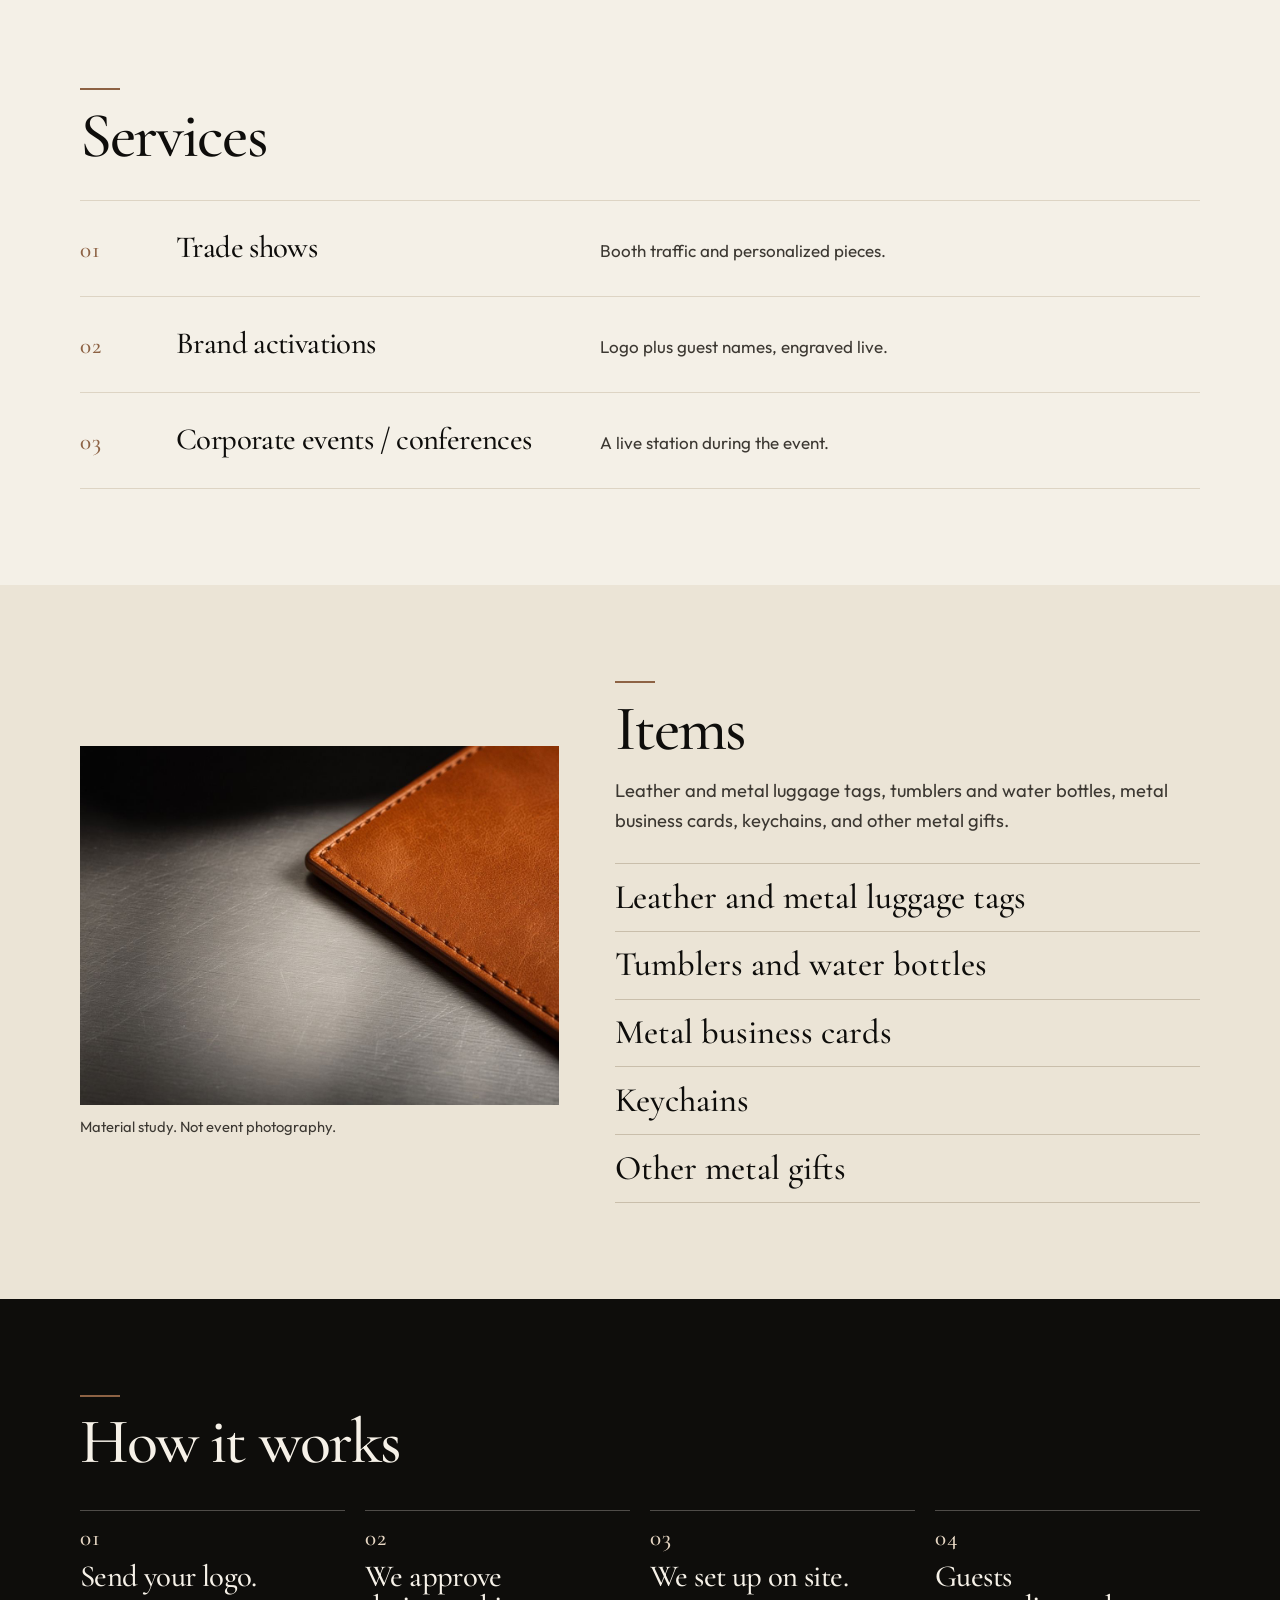
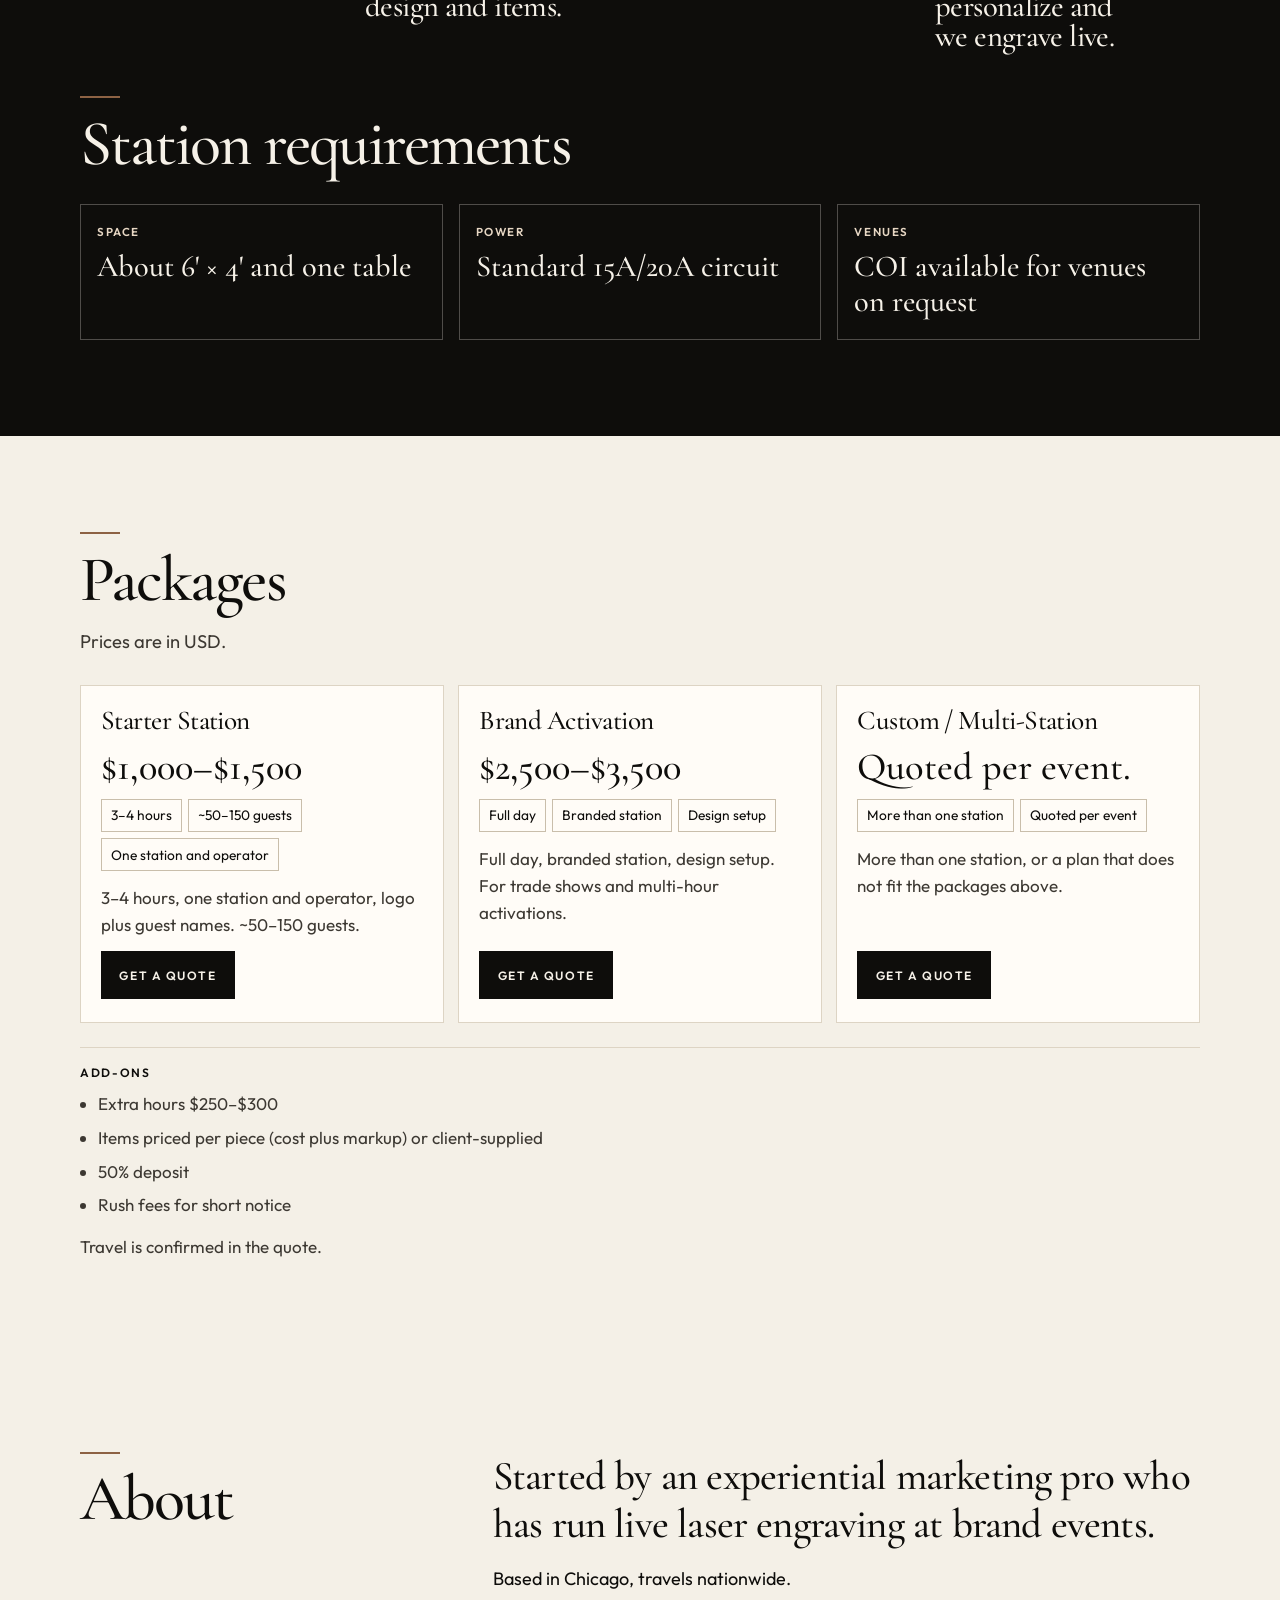
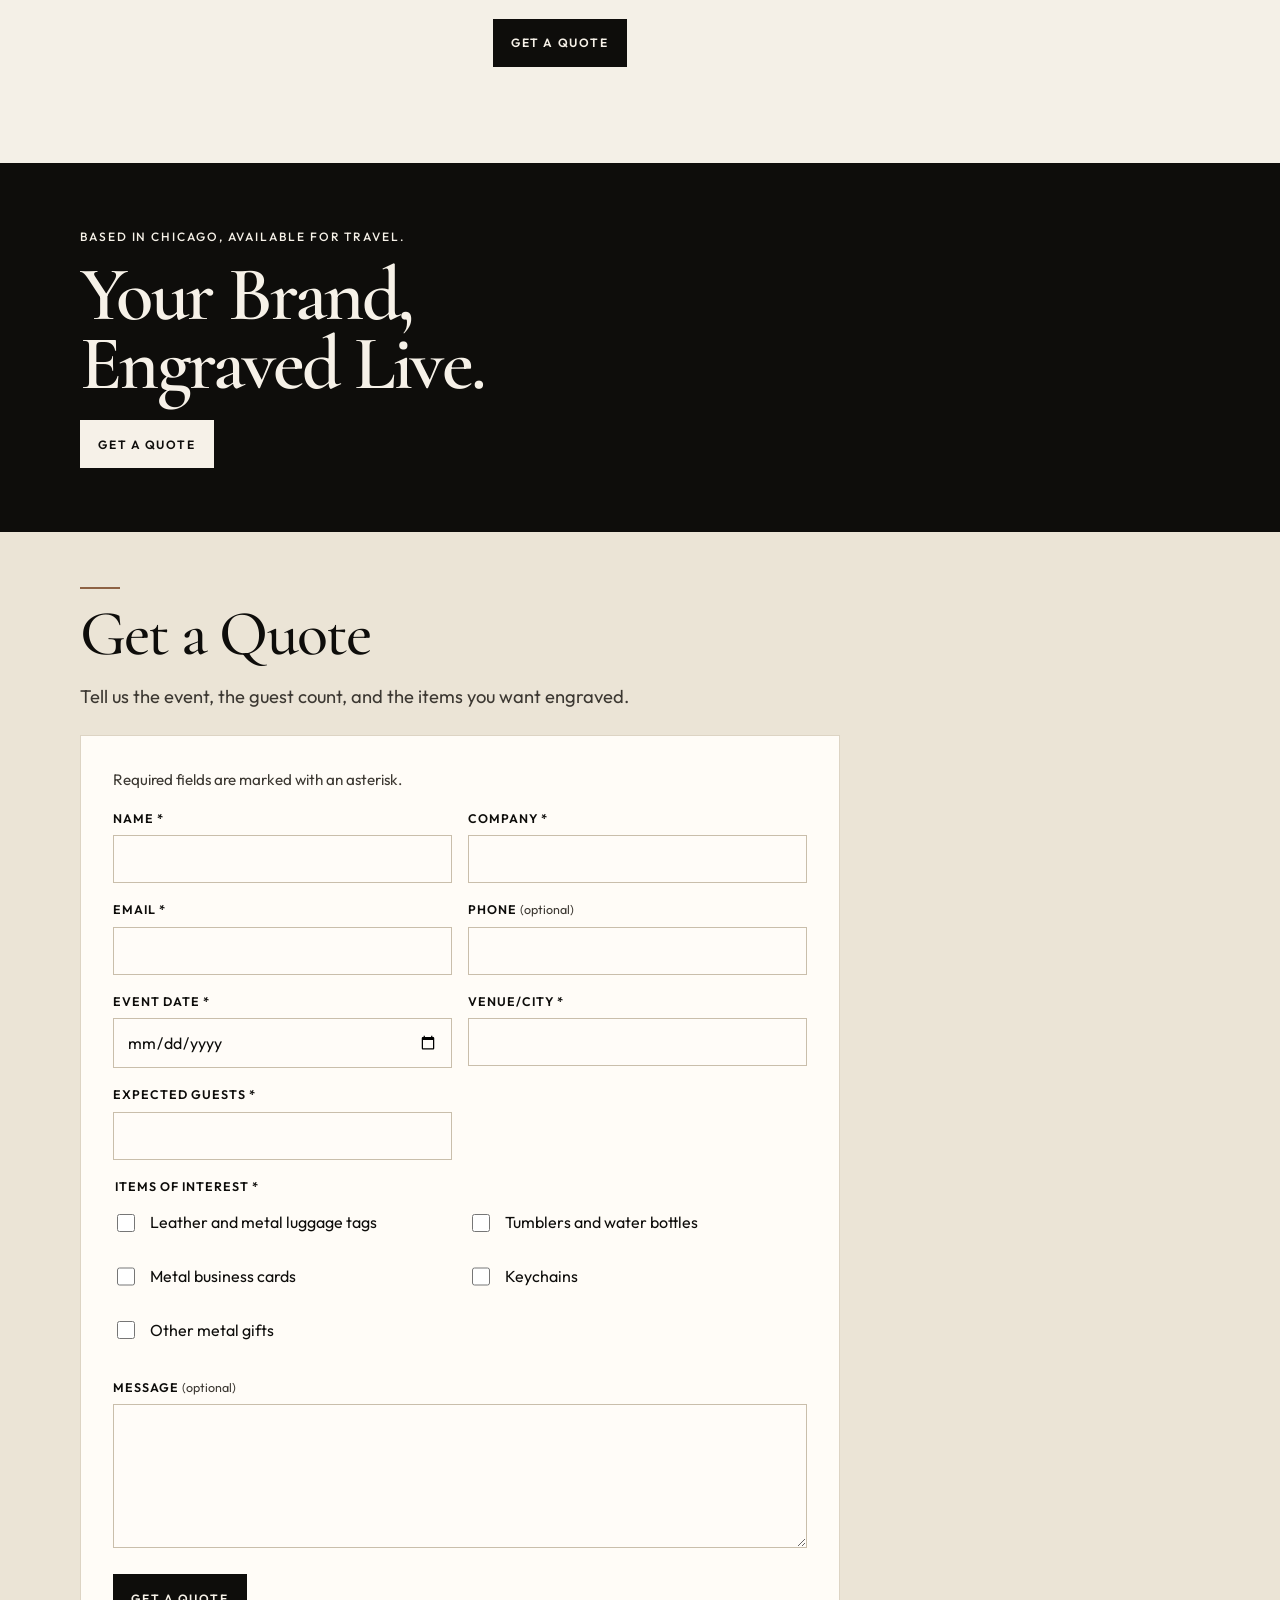
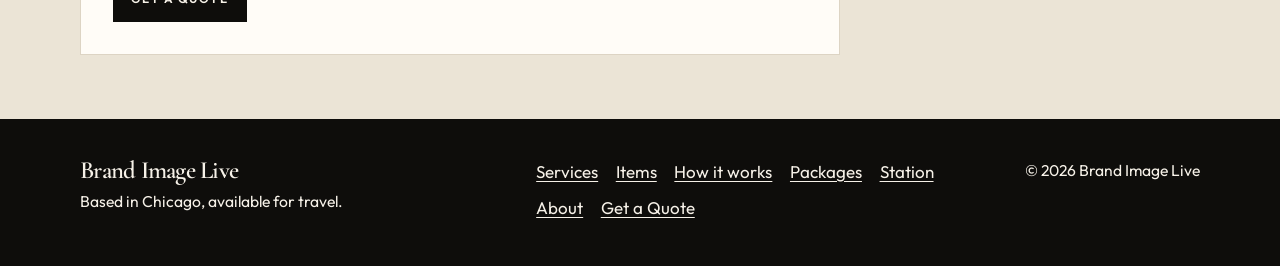
==== commit 8e68983e: "Restyle the site around a cinematic hero and clearer station specs. Keep the existing copy, packages" ====
--- a/index.html
+++ b/index.html
@@ -7,7 +7,7 @@
   <meta name="description" content="On-site live laser engraving for trade shows, brand activations, and corporate events. Personalized luggage tags, tumblers, and metal gifts engraved while guests watch. Based in Chicago, available for travel.">
   <meta name="author" content="Brand Image Live">
   <meta name="robots" content="index, follow">
-  <meta name="theme-color" content="#f6f3ec">
+  <meta name="theme-color" content="#0e0d0b">
   <meta name="color-scheme" content="light">
   <meta name="format-detection" content="telephone=no, email=no, address=no">
   <link rel="canonical" href="https://artmro2.github.io/brand-image-live/">
@@ -30,6 +30,7 @@
   <link rel="apple-touch-icon" href="apple-touch-icon.png">
   <link rel="preload" href="fonts/cormorant-garamond-600.woff2" as="font" type="font/woff2" crossorigin>
   <link rel="preload" href="fonts/outfit-400.woff2" as="font" type="font/woff2" crossorigin>
+  <link rel="preload" href="images/hero-still.jpg" as="image">
   <link rel="stylesheet" href="styles.css">
   <script type="application/ld+json">
   {
@@ -70,55 +71,45 @@
   </header>
 
   <main id="content">
-    <section class="hero">
-      <div class="wrap hero-grid">
-        <div class="hero-copy">
-          <p class="eyebrow">Live laser engraving · Chicago</p>
-          <h1>Your Brand, <br>Engraved Live.</h1>
-          <p class="lede">We bring live laser engraving to your trade show booth, brand activation, or corporate event. Guests watch their name and your logo go onto a premium keepsake in minutes.</p>
-          <div class="cta-row">
-            <a class="btn" href="#quote">Get a Quote</a>
-            <a class="link" href="#process">How it works</a>
-          </div>
-          <p class="where">Based in Chicago, available for travel.</p>
-        </div>
-        <aside class="plate">
-          <div class="plate-top">
-            <span>Live station</span>
-            <span>Diagram</span>
-          </div>
-          <svg class="plate-art" viewBox="0 0 280 340" aria-hidden="true" focusable="false">
-            <path d="M118 16h44a10 10 0 0 1 10 10v30h-64V26a10 10 0 0 1 10-10z" fill="#4a2c24"/>
-            <rect x="68" y="46" width="144" height="236" rx="18" fill="#6e4032"/>
-            <rect x="82" y="60" width="116" height="208" rx="12" fill="none" stroke="#ead7cb" stroke-width="1.25" stroke-dasharray="2 3.2"/>
-            <circle cx="140" cy="82" r="8" fill="#efe8df" stroke="#3d241e" stroke-width="1.4"/>
-            <rect x="98" y="122" width="84" height="72" rx="3" fill="#d9d3c8" stroke="#5e5850" stroke-width="1"/>
-            <rect x="110" y="134" width="16" height="14" fill="none" stroke="#2f2b27" stroke-width="1.2"/>
-            <path d="M132 141h36M110 162h60M110 176h42" stroke="#2f2b27" stroke-width="1.2" fill="none"/>
-            <g class="laser">
-              <line x1="94" y1="0" x2="186" y2="0" stroke="#7a4e32" stroke-width="1.5"/>
-            </g>
-          </svg>
-          <p class="plate-caption">Diagram of a leather and metal luggage tag.</p>
-          <dl class="plate-specs">
-            <div>
-              <dt>Footprint</dt>
-              <dd>6' × 4'</dd>
-            </div>
-            <div>
-              <dt>Power</dt>
-              <dd>15A/20A</dd>
-            </div>
-            <div>
-              <dt>Table</dt>
-              <dd>One</dd>
-            </div>
-            <div>
-              <dt>Mark</dt>
-              <dd>Logo plus guest names</dd>
-            </div>
-          </dl>
-        </aside>
+    <section class="hero" aria-labelledby="hero-title">
+      <img class="hero-photo" src="images/hero-still.jpg" width="1280" height="720" alt="A blank leather luggage tag and a plain metal tumbler on a dark table. Material study, not event photography." fetchpriority="high" decoding="async">
+      <div class="hero-shade" aria-hidden="true"></div>
+      <div class="wrap hero-copy">
+        <p class="eyebrow">Live laser engraving · Chicago</p>
+        <h1 id="hero-title">Your Brand, <br>Engraved Live.</h1>
+        <p class="lede">We bring live laser engraving to your trade show booth, brand activation, or corporate event. Guests watch their name and your logo go onto a premium keepsake in minutes.</p>
+        <div class="cta-row">
+          <a class="btn" href="#quote">Get a Quote</a>
+          <a class="link" href="#process">How it works</a>
+        </div>
+        <p class="where">Based in Chicago, available for travel.</p>
+        <p class="hero-note">Material study. Not event photography.</p>
+      </div>
+    </section>
+
+    <section class="section approach" aria-labelledby="approach-title">
+      <div class="wrap">
+        <div class="section-head">
+          <h2 id="approach-title">The station</h2>
+          <p class="section-intro">One station and operator. Logo plus guest names.</p>
+        </div>
+        <ol class="approach-list">
+          <li>
+            <span class="idx" aria-hidden="true">01</span>
+            <h3>Items</h3>
+            <p>Leather and metal luggage tags, tumblers and water bottles, metal business cards, keychains, and other metal gifts.</p>
+          </li>
+          <li>
+            <span class="idx" aria-hidden="true">02</span>
+            <h3>Logo plus guest names</h3>
+            <p>Guests watch their name and your logo go onto a premium keepsake in minutes.</p>
+          </li>
+          <li>
+            <span class="idx" aria-hidden="true">03</span>
+            <h3>Engraved live</h3>
+            <p>Guests personalize and we engrave live.</p>
+          </li>
+        </ol>
       </div>
     </section>
 
@@ -147,61 +138,29 @@
       </div>
     </section>
 
-    <section class="section" id="items" aria-labelledby="items-title">
-      <div class="wrap">
-        <div class="section-head">
-          <h2 id="items-title">Items</h2>
-          <p class="section-intro">Leather and metal luggage tags, tumblers and water bottles, metal business cards, keychains, and other metal gifts.</p>
-        </div>
-        <ul class="item-grid">
-          <li class="item-card">
-            <svg viewBox="0 0 160 110" aria-hidden="true" focusable="false">
-              <rect x="58" y="8" width="44" height="22" rx="6" fill="#4e2e26"/>
-              <rect x="46" y="22" width="68" height="80" rx="8" fill="#6e4032"/>
-              <circle cx="80" cy="38" r="4" fill="#f6f3ec"/>
-              <rect x="62" y="50" width="36" height="38" fill="#d5cfc6"/>
-              <path d="M68 62h24M68 72h18" stroke="#2c2926" stroke-width="1.2"/>
-            </svg>
-            <h3>Leather and metal luggage tags</h3>
-          </li>
-          <li class="item-card">
-            <svg viewBox="0 0 160 110" aria-hidden="true" focusable="false">
-              <rect x="72" y="14" width="16" height="7" rx="1" fill="#2c2926"/>
-              <ellipse cx="80" cy="28" rx="26" ry="7" fill="#d9d4cc" stroke="#2c2926" stroke-width="1.2"/>
-              <path d="M54 28 L62 96 Q80 106 98 96 L106 28 Z" fill="#b7b1a8" stroke="#2c2926" stroke-width="1.2"/>
-              <path d="M66 62h28" stroke="#7a4e32" stroke-width="1.6"/>
-            </svg>
-            <h3>Tumblers and water bottles</h3>
-          </li>
-          <li class="item-card">
-            <svg viewBox="0 0 160 110" aria-hidden="true" focusable="false">
-              <rect x="28" y="28" width="104" height="64" rx="4" fill="#d4cfc6" stroke="#2c2926" stroke-width="1.2"/>
-              <rect x="40" y="42" width="16" height="16" fill="none" stroke="#7a4e32" stroke-width="1.3"/>
-              <path d="M64 48h52M64 60h40M40 76h48" stroke="#2c2926" stroke-width="1.2"/>
-            </svg>
-            <h3>Metal business cards</h3>
-          </li>
-          <li class="item-card">
-            <svg viewBox="0 0 160 110" aria-hidden="true" focusable="false">
-              <rect x="74" y="40" width="52" height="28" rx="3" fill="#d4cfc6" stroke="#2c2926" stroke-width="1.2"/>
-              <circle cx="62" cy="54" r="16" fill="none" stroke="#2c2926" stroke-width="3"/>
-              <path d="M86 54h26" stroke="#7a4e32" stroke-width="1.5"/>
-            </svg>
-            <h3>Keychains</h3>
-          </li>
-          <li class="item-card">
-            <svg viewBox="0 0 160 110" aria-hidden="true" focusable="false">
-              <circle cx="80" cy="56" r="34" fill="#d4cfc6" stroke="#2c2926" stroke-width="1.2"/>
-              <circle cx="80" cy="56" r="22" fill="none" stroke="#7a4e32" stroke-width="1.4"/>
-              <path d="M68 56h24" stroke="#2c2926" stroke-width="1.2"/>
-            </svg>
-            <h3>Other metal gifts</h3>
-          </li>
-        </ul>
-      </div>
-    </section>
-
-    <section class="section" id="process" aria-labelledby="process-title">
+    <section class="section items" id="items" aria-labelledby="items-title">
+      <div class="wrap items-layout">
+        <figure class="study">
+          <img src="images/metal-study.jpg" width="1152" height="864" alt="Close view of blank leather on brushed metal. Material study, not event photography." decoding="async">
+          <figcaption>Material study. Not event photography.</figcaption>
+        </figure>
+        <div>
+          <div class="section-head">
+            <h2 id="items-title">Items</h2>
+            <p class="section-intro">Leather and metal luggage tags, tumblers and water bottles, metal business cards, keychains, and other metal gifts.</p>
+          </div>
+          <ul class="item-list">
+            <li>Leather and metal luggage tags</li>
+            <li>Tumblers and water bottles</li>
+            <li>Metal business cards</li>
+            <li>Keychains</li>
+            <li>Other metal gifts</li>
+          </ul>
+        </div>
+      </div>
+    </section>
+
+    <section class="ink" id="process" aria-labelledby="process-title">
       <div class="wrap">
         <div class="section-head">
           <h2 id="process-title">How it works</h2>
@@ -224,6 +183,28 @@
             <h3>Guests personalize and we engrave live.</h3>
           </li>
         </ol>
+      </div>
+    </section>
+
+    <section class="ink ink-next" id="station" aria-labelledby="station-title">
+      <div class="wrap">
+        <div class="section-head">
+          <h2 id="station-title">Station requirements</h2>
+        </div>
+        <ul class="spec-grid">
+          <li>
+            <span class="spec-label">Space</span>
+            <p>About 6' × 4' and one table</p>
+          </li>
+          <li>
+            <span class="spec-label">Power</span>
+            <p>Standard 15A/20A circuit</p>
+          </li>
+          <li>
+            <span class="spec-label">Venues</span>
+            <p>COI available for venues on request</p>
+          </li>
+        </ul>
       </div>
     </section>
 
@@ -237,18 +218,32 @@
           <article class="package">
             <h3>Starter Station</h3>
             <p class="price">$1,000–$1,500</p>
+            <ul class="glance">
+              <li>3–4 hours</li>
+              <li>~50–150 guests</li>
+              <li>One station and operator</li>
+            </ul>
             <p>3–4 hours, one station and operator, logo plus guest names. ~50–150 guests.</p>
             <a class="btn" href="#quote">Get a Quote<span class="vh"> for Starter Station</span></a>
           </article>
           <article class="package">
             <h3>Brand Activation</h3>
             <p class="price">$2,500–$3,500</p>
+            <ul class="glance">
+              <li>Full day</li>
+              <li>Branded station</li>
+              <li>Design setup</li>
+            </ul>
             <p>Full day, branded station, design setup. For trade shows and multi-hour activations.</p>
             <a class="btn" href="#quote">Get a Quote<span class="vh"> for Brand Activation</span></a>
           </article>
           <article class="package">
             <h3>Custom / Multi-Station</h3>
             <p class="price">Quoted per event.</p>
+            <ul class="glance">
+              <li>More than one station</li>
+              <li>Quoted per event</li>
+            </ul>
             <p>More than one station, or a plan that does not fit the packages above.</p>
             <a class="btn" href="#quote">Get a Quote<span class="vh"> for a custom or multi-station event</span></a>
           </article>
@@ -266,29 +261,7 @@
       </div>
     </section>
 
-    <section class="section" id="station" aria-labelledby="station-title">
-      <div class="wrap">
-        <div class="section-head">
-          <h2 id="station-title">Station requirements</h2>
-        </div>
-        <ul class="spec-list">
-          <li>
-            <span class="spec-label">Space</span>
-            <span>About 6' × 4' and one table</span>
-          </li>
-          <li>
-            <span class="spec-label">Power</span>
-            <span>Standard 15A/20A circuit</span>
-          </li>
-          <li>
-            <span class="spec-label">Venues</span>
-            <span>COI available for venues on request</span>
-          </li>
-        </ul>
-      </div>
-    </section>
-
-    <section class="section" id="about" aria-labelledby="about-title">
+    <section class="section about" id="about" aria-labelledby="about-title">
       <div class="wrap about-grid">
         <div class="section-head">
           <h2 id="about-title">About</h2>
@@ -303,10 +276,10 @@
 
     <section class="quote-section" id="quote" aria-labelledby="quote-title">
       <div class="band">
-        <div class="wrap band-inner">
-          <p class="band-kicker">Based in Chicago, available for travel.</p>
+        <div class="wrap">
+          <p class="eyebrow">Based in Chicago, available for travel.</p>
           <p class="band-title">Your Brand, <br>Engraved Live.</p>
-          <a class="btn btn-light" href="#quote-form">Get a Quote</a>
+          <a class="btn" href="#quote-form">Get a Quote</a>
         </div>
       </div>
       <div class="wrap quote-wrap">
--- a/styles.css
+++ b/styles.css
@@ -41,31 +41,28 @@
 }
 
 :root {
-  --paper: #f6f3ec;
-  --paper-deep: #ebe6dc;
-  --card: #fffcf8;
-  --ink: #1b1916;
+  --ink: #0e0d0b;
   --ink-soft: #3c3832;
-  --line: #ddd4c6;
-  --line-strong: #c9beae;
-  --bronze: #7a4e32;
+  --paper: #f4f0e7;
+  --paper-2: #ebe4d6;
+  --card: #fffcf7;
+  --cream: #f6f1e8;
+  --line: #ddd4c4;
+  --line-strong: #c9beab;
+  --bronze: #8d6244;
   --danger: #7d1f1f;
   --danger-bg: #f8ecea;
   --serif: "Cormorant Garamond", "Iowan Old Style", Palatino, Georgia, serif;
   --sans: Outfit, "Avenir Next", "Segoe UI", sans-serif;
-  --header: 4.25rem;
+  --header: 4.4rem;
   color-scheme: light;
 }
 
 *,
 *::before,
-*::after {
-  box-sizing: border-box;
-}
-
-[hidden] {
-  display: none !important;
-}
+*::after { box-sizing: border-box; }
+
+[hidden] { display: none !important; }
 
 html {
   scroll-behavior: smooth;
@@ -78,62 +75,47 @@
   color: var(--ink-soft);
   font-family: var(--sans);
   font-size: 1.0625rem;
-  font-weight: 400;
   line-height: 1.6;
   text-rendering: optimizeLegibility;
 }
 
-img,
-svg {
-  max-width: 100%;
-}
-
-h1,
-h2,
-h3 {
+img { max-width: 100%; display: block; }
+
+h1, h2, h3 {
   font-family: var(--serif);
   font-weight: 500;
   color: var(--ink);
-  line-height: 1.02;
+  line-height: 0.98;
   margin: 0;
   text-wrap: balance;
 }
 
 h1 {
   font-weight: 600;
-  font-size: clamp(2.85rem, 10.4vw, 5.7rem);
-  letter-spacing: -0.035em;
-  line-height: 0.88;
+  font-size: clamp(3.15rem, 11vw, 7.1rem);
+  letter-spacing: -0.04em;
+  line-height: 0.86;
+  color: var(--cream);
   text-wrap: unset;
 }
 
 h2 {
-  font-size: clamp(2.15rem, 4.4vw, 3.35rem);
+  font-size: clamp(2.4rem, 5vw, 4rem);
   letter-spacing: -0.03em;
 }
 
-h3 {
-  font-size: 1.7rem;
-  letter-spacing: -0.02em;
-}
-
-p {
-  margin: 0;
-}
-
-a {
-  color: inherit;
-}
+h3 { font-size: clamp(1.55rem, 2.4vw, 2.05rem); letter-spacing: -0.02em; }
+
+p { margin: 0; }
+a { color: inherit; }
 
 :focus-visible {
-  outline: 2px solid var(--ink);
+  outline: 2px solid var(--cream);
   outline-offset: 3px;
-}
-
-::selection {
-  background: var(--ink);
-  color: var(--paper);
-}
+  box-shadow: 0 0 0 5px var(--ink);
+}
+
+::selection { background: var(--ink); color: var(--cream); }
 
 .vh {
   position: absolute;
@@ -152,32 +134,27 @@
   left: 0.75rem;
   top: 0.75rem;
   transform: translateY(-200%);
-  background: var(--ink);
-  color: var(--paper);
+  background: var(--cream);
+  color: var(--ink);
   text-decoration: none;
   padding: 0.7rem 1rem;
   z-index: 80;
-  font-size: 0.95rem;
-}
-
-.skip:focus {
-  position: fixed;
-  transform: none;
-}
+}
+
+.skip:focus { position: fixed; transform: none; }
 
 .wrap {
   width: min(1120px, calc(100% - 2rem));
   margin-inline: auto;
 }
 
-.eyebrow,
-.band-kicker {
-  margin: 0 0 0.9rem;
+.eyebrow {
+  margin: 0 0 0.85rem;
   font-size: 0.75rem;
   font-weight: 500;
   letter-spacing: 0.16em;
   text-transform: uppercase;
-  color: var(--ink);
+  color: var(--cream);
 }
 
 .btn {
@@ -188,7 +165,7 @@
   padding: 0.75rem 1.15rem;
   border: 0;
   background: var(--ink);
-  color: var(--paper);
+  color: var(--cream);
   font-family: var(--sans);
   font-size: 0.75rem;
   font-weight: 600;
@@ -205,40 +182,25 @@
   box-shadow: inset 0 0 0 1.5px var(--ink);
 }
 
-.btn-light {
-  background: var(--paper);
-  color: var(--ink);
-}
-
-.btn-light:hover {
-  background: transparent;
-  color: var(--paper);
-  box-shadow: inset 0 0 0 1.5px var(--paper);
-}
-
 .btn-ghost {
   background: transparent;
   color: var(--ink);
   box-shadow: inset 0 0 0 1.5px var(--ink);
 }
 
-.btn-ghost:hover {
-  background: var(--ink);
-  color: var(--paper);
-}
+.btn-ghost:hover { background: var(--ink); color: var(--cream); }
 
 .link {
-  color: var(--ink);
+  color: var(--cream);
   text-underline-offset: 0.25em;
 }
 
 .site-header {
   position: sticky;
   top: 0;
-  z-index: 30;
-  background: var(--paper);
-  border-top: 3px solid var(--bronze);
-  border-bottom: 1px solid var(--line);
+  z-index: 40;
+  background: var(--ink);
+  color: var(--cream);
 }
 
 .header-bar {
@@ -251,7 +213,7 @@
 
 .wordmark {
   margin-right: auto;
-  color: var(--ink);
+  color: var(--cream);
   font-family: var(--serif);
   font-weight: 600;
   font-size: clamp(1.15rem, 2.5vw, 1.55rem);
@@ -264,9 +226,9 @@
 .nav-toggle {
   min-height: 44px;
   padding: 0.4rem 0.75rem;
-  border: 1px solid var(--line-strong);
+  border: 1px solid rgba(246, 241, 232, 0.35);
   background: transparent;
-  color: var(--ink);
+  color: var(--cream);
   font-family: var(--sans);
   font-size: 0.72rem;
   font-weight: 600;
@@ -276,49 +238,94 @@
 }
 
 .site-nav a {
-  color: var(--ink);
+  color: var(--cream);
   text-decoration: none;
 }
 
-.site-nav a:hover {
-  text-decoration: underline;
-  text-underline-offset: 0.22em;
-}
-
-.nav-cta {
-  display: none;
-}
-
+.site-nav a:hover { text-decoration: underline; text-underline-offset: 0.22em; }
+
+.nav-cta { display: none; }
+
+.header-cta,
+.hero .btn,
+.ink .btn,
+.band .btn,
 .site-nav a.btn {
-  color: var(--paper);
+  background: var(--cream);
+  color: var(--ink);
   text-decoration: none;
 }
 
+.header-cta:hover,
+.hero .btn:hover,
+.ink .btn:hover,
+.band .btn:hover,
 .site-nav a.btn:hover {
-  color: var(--ink);
-  text-decoration: none;
-}
-
-.header-cta {
-  min-height: 44px;
-  padding-inline: 0.85rem;
-}
+  background: transparent;
+  color: var(--cream);
+  box-shadow: inset 0 0 0 1.5px var(--cream);
+}
+
+.header-cta { min-height: 44px; padding-inline: 0.85rem; }
 
 .hero {
-  padding: 2.25rem 0 3.25rem;
-}
-
-.hero-grid {
-  display: grid;
-  gap: 2.25rem;
+  position: relative;
+  display: flex;
+  align-items: flex-end;
+  justify-content: flex-start;
+  min-height: 100svh;
+  margin-top: calc(var(--header) * -1);
+  padding: calc(var(--header) + 2rem) 0 3.25rem;
+  background: var(--ink);
+  color: var(--cream);
+  overflow: hidden;
+}
+
+.hero-photo,
+.hero-shade {
+  position: absolute;
+  inset: 0;
+  width: 100%;
+  height: 100%;
+}
+
+.hero-photo {
+  object-fit: cover;
+  object-position: 68% center;
+}
+
+.hero-shade {
+  background:
+    linear-gradient(180deg, rgba(14, 13, 11, 0.5) 0%, rgba(14, 13, 11, 0.12) 24%, rgba(14, 13, 11, 0.78) 46%, rgba(14, 13, 11, 0.94) 100%);
+}
+
+@media (max-width: 719px) {
+  .hero-photo { object-position: center 18%; }
+}
+
+.hero .hero-copy {
+  position: relative;
+  z-index: 1;
+  width: min(36rem, calc(100% - 2rem));
+  margin-left: max(1rem, calc((100% - 1120px) / 2));
+  margin-right: auto;
+}
+
+.hero h1,
+.hero .lede,
+.hero .eyebrow,
+.hero .where,
+.hero .hero-note,
+.hero .link {
+  text-shadow: 0 1px 16px rgba(0, 0, 0, 0.55);
 }
 
 .lede {
   max-width: 38rem;
-  margin-top: 1.25rem;
+  margin-top: 1.2rem;
   font-size: 1.125rem;
   line-height: 1.6;
-  color: var(--ink-soft);
+  color: var(--cream);
 }
 
 .cta-row {
@@ -326,205 +333,159 @@
   flex-wrap: wrap;
   align-items: center;
   gap: 1rem 1.25rem;
-  margin-top: 1.6rem;
+  margin-top: 1.5rem;
 }
 
 .where {
-  margin-top: 1.15rem;
-  color: var(--ink);
-  font-size: 0.98rem;
-}
-
-.plate {
-  background: var(--paper-deep);
-  border: 1px solid var(--line);
-  padding: 1.15rem 1.15rem 0.4rem;
-}
-
-.plate-top,
-.plate-specs div {
-  display: flex;
-  justify-content: space-between;
-  gap: 1rem;
-}
-
-.plate-top {
-  font-size: 0.72rem;
-  font-weight: 500;
-  letter-spacing: 0.14em;
-  text-transform: uppercase;
-  color: var(--ink);
-}
-
-.plate-art {
-  display: block;
-  width: min(100%, 250px);
-  height: auto;
-  margin: 0.4rem auto 0;
-}
-
-.laser {
-  animation: engrave 3.8s ease-in-out infinite;
-}
-
-@keyframes engrave {
-  0% { transform: translateY(124px); opacity: 0; }
-  14% { opacity: 1; }
-  86% { opacity: 1; }
-  100% { transform: translateY(198px); opacity: 0; }
-}
-
-.plate-caption {
-  margin: 0.2rem 0 0.85rem;
-  text-align: center;
-  font-size: 0.86rem;
-  color: var(--ink-soft);
-}
-
-.plate-specs {
-  margin: 0;
-  border-top: 1px solid var(--line);
-}
-
-.plate-specs div {
-  padding: 0.7rem 0;
-  border-bottom: 1px solid var(--line);
-}
-
-.plate-specs div:last-child {
-  border-bottom: 0;
-}
-
-.plate-specs dt {
-  font-size: 0.72rem;
-  font-weight: 500;
-  letter-spacing: 0.12em;
-  text-transform: uppercase;
-  color: var(--ink);
-}
-
-.plate-specs dd {
-  margin: 0;
-  color: var(--ink);
-  text-align: right;
-}
-
-.section {
-  border-top: 1px solid var(--line);
-  padding: 3.5rem 0;
-}
-
-.section-head h2::before {
+  margin-top: 1rem;
+  color: var(--cream);
+}
+
+.hero-note {
+  margin-top: 0.45rem;
+  color: var(--cream);
+  font-size: 0.92rem;
+}
+
+.section { padding: 4.25rem 0; }
+
+.section-head h2::before,
+.ink .section-head h2::before {
   content: "";
   display: block;
   width: 2.5rem;
   height: 2px;
-  margin-bottom: 0.85rem;
+  margin-bottom: 0.9rem;
   background: var(--bronze);
 }
 
 .section-intro {
   max-width: 40rem;
   margin-top: 1rem;
-  font-size: 1.125rem;
-}
-
-.service-list,
-.item-grid,
-.steps,
-.spec-list {
-  list-style: none;
-  margin: 2rem 0 0;
-  padding: 0;
-}
-
-.service-list {
-  display: grid;
-  border-top: 1px solid var(--line);
-}
-
-.service-list li {
-  padding: 1.5rem 0;
-  border-bottom: 1px solid var(--line);
-}
-
-.service-list h3,
-.steps h3 {
-  font-size: clamp(1.45rem, 2.1vw, 1.85rem);
-  margin-bottom: 0.55rem;
-  text-wrap: pretty;
+  font-size: 1.15rem;
+  color: var(--ink-soft);
 }
 
 .idx {
   display: block;
-  margin-bottom: 0.85rem;
+  margin-bottom: 0.75rem;
   color: var(--bronze);
   font-family: var(--serif);
-  font-size: 1.55rem;
+  font-size: 1.45rem;
   font-weight: 500;
   letter-spacing: 0.04em;
   line-height: 1;
 }
 
-.item-grid {
-  display: grid;
-  gap: 0.75rem;
-}
-
-.item-card {
-  display: grid;
-  grid-template-columns: 104px 1fr;
-  gap: 0.35rem 0.85rem;
-  align-items: center;
-  padding: 0.7rem 0.85rem;
-  background: var(--card);
-  border: 1px solid var(--line);
-}
-
-.item-card svg {
+.approach-list,
+.service-list,
+.item-list,
+.steps,
+.spec-grid,
+.glance,
+.terms ul {
+  list-style: none;
+  margin: 0;
+  padding: 0;
+}
+
+.approach-list,
+.service-list { margin-top: 2rem; border-bottom: 1px solid var(--line); }
+
+.approach-list li,
+.service-list li {
+  padding: 1.5rem 0;
+  border-top: 1px solid var(--line);
+}
+
+.approach-list p,
+.service-list p { max-width: 36rem; margin-top: 0.4rem; }
+
+.items { background: var(--paper-2); }
+
+.items-layout { display: grid; gap: 2rem; }
+
+.study {
+  margin: 0;
+}
+
+.study img {
   width: 100%;
-  height: 78px;
-  display: block;
-}
-
-.item-card h3 {
-  font-family: var(--sans);
-  font-size: 1rem;
-  font-weight: 500;
-  letter-spacing: 0;
-  line-height: 1.35;
-}
+  height: auto;
+  aspect-ratio: 4 / 3;
+  object-fit: cover;
+}
+
+.study figcaption {
+  margin-top: 0.65rem;
+  color: var(--ink-soft);
+  font-size: 0.92rem;
+}
+
+.item-list { margin-top: 1.75rem; }
+
+.item-list li {
+  padding: 0.85rem 0;
+  border-top: 1px solid var(--line-strong);
+  color: var(--ink);
+  font-family: var(--serif);
+  font-size: clamp(1.55rem, 3vw, 2.15rem);
+  line-height: 1.15;
+}
+
+.item-list li:last-child { border-bottom: 1px solid var(--line-strong); }
+
+.ink {
+  background: var(--ink);
+  color: var(--cream);
+  padding: 4.5rem 0 1rem;
+}
+
+.ink-next { padding-top: 1.5rem; padding-bottom: 4.5rem; }
+
+.ink h2,
+.ink h3,
+.band-title { color: var(--cream); }
+
+.ink .section-intro,
+.ink .idx { color: #e7d7c4; }
 
 .steps {
   display: grid;
-  gap: 1.5rem;
-}
-
-.steps h3 {
-  max-width: 16ch;
-  margin-bottom: 0;
-}
-
-.spec-list {
-  border-top: 1px solid var(--line);
-}
-
-.spec-list li {
+  gap: 1.35rem;
+  margin-top: 2.25rem;
+}
+
+.steps li { border-top: 1px solid rgba(246, 241, 232, 0.28); padding-top: 1rem; }
+
+.steps h3 { max-width: 14ch; }
+
+.spec-grid {
   display: grid;
-  gap: 0.2rem;
-  padding: 1.15rem 0;
-  border-bottom: 1px solid var(--line);
-  color: var(--ink);
-  font-size: 1.2rem;
-  line-height: 1.35;
+  gap: 0.85rem;
+  margin-top: 1.75rem;
+}
+
+.spec-grid li {
+  padding: 1.15rem 1rem 1.2rem;
+  border: 1px solid rgba(246, 241, 232, 0.28);
 }
 
 .spec-label {
+  display: block;
+  margin-bottom: 0.55rem;
   font-size: 0.72rem;
   font-weight: 600;
   letter-spacing: 0.14em;
   text-transform: uppercase;
-  color: var(--bronze);
+  color: #e7d7c4;
+}
+
+.spec-grid p {
+  color: var(--cream);
+  font-family: var(--serif);
+  font-size: clamp(1.45rem, 2.5vw, 1.9rem);
+  line-height: 1.15;
 }
 
 .package-grid {
@@ -537,41 +498,44 @@
   display: flex;
   flex-direction: column;
   gap: 0.8rem;
-  min-height: 100%;
-  padding: 1.3rem 1.2rem 1.35rem;
+  height: 100%;
+  padding: 1.4rem 1.25rem 1.4rem;
   background: var(--card);
   border: 1px solid var(--line);
-  border-top: 2px solid var(--bronze);
-}
-
-.package h3 {
-  font-size: clamp(1.7rem, 2vw, 2.05rem);
-}
+}
+
+.package h3 { font-size: clamp(1.7rem, 2vw, 2.15rem); }
 
 .price {
   font-family: var(--serif);
-  font-size: clamp(1.7rem, 2vw, 2.15rem);
-  line-height: 1.1;
-  color: var(--ink);
-}
-
-.package p:not(.price) {
-  max-width: 32ch;
-}
-
-.package .btn {
-  margin-top: auto;
-  align-self: flex-start;
-}
+  font-size: clamp(2rem, 3vw, 2.7rem);
+  line-height: 1;
+  color: var(--ink);
+}
+
+.glance {
+  display: flex;
+  flex-wrap: wrap;
+  gap: 0.4rem;
+}
+
+.glance li {
+  padding: 0.28rem 0.55rem;
+  border: 1px solid var(--line-strong);
+  color: var(--ink);
+  font-size: 0.86rem;
+}
+
+.package .btn { margin-top: auto; align-self: flex-start; }
 
 .terms {
-  margin-top: 1.4rem;
-  padding-top: 1.15rem;
+  margin-top: 1.5rem;
+  padding-top: 1.2rem;
   border-top: 1px solid var(--line);
 }
 
 .terms h3 {
-  margin-bottom: 0.7rem;
+  margin-bottom: 0.75rem;
   font-family: var(--sans);
   font-size: 0.75rem;
   font-weight: 600;
@@ -579,71 +543,38 @@
   text-transform: uppercase;
 }
 
-.terms ul {
-  margin: 0;
-  padding-left: 1.15rem;
-}
-
-.terms li + li {
-  margin-top: 0.35rem;
-}
-
-.terms-note {
-  margin-top: 0.9rem;
-}
+.terms li + li { margin-top: 0.4rem; }
+.terms ul { padding-left: 1.15rem; list-style: disc; }
+.terms-note { margin-top: 0.9rem; }
 
 .about-lead {
   font-family: var(--serif);
-  font-size: clamp(1.75rem, 3vw, 2.55rem);
-  line-height: 1.2;
+  font-size: clamp(1.8rem, 3.2vw, 2.7rem);
+  line-height: 1.18;
   letter-spacing: -0.02em;
   color: var(--ink);
   max-width: 18em;
 }
 
-.about-sub {
-  margin-top: 1rem;
-  font-size: 1.125rem;
-  color: var(--ink);
-}
-
-.about-grid .btn {
-  margin-top: 1.6rem;
-}
-
-.quote-section {
-  padding-bottom: 4rem;
-  background: var(--paper-deep);
-}
-
-.band {
-  background: var(--ink);
-  color: var(--paper);
-  padding: 3.75rem 0;
-}
-
-.band-kicker {
-  color: var(--paper);
-}
+.about-sub { margin-top: 1rem; font-size: 1.125rem; color: var(--ink); }
+.about-grid .btn { margin-top: 1.6rem; }
+
+.quote-section { background: var(--paper-2); padding-bottom: 4rem; }
+
+.band { background: var(--ink); color: var(--cream); padding: 4rem 0; }
 
 .band-title {
-  margin: 0;
-  max-width: 11em;
-  color: var(--paper);
+  max-width: 10em;
   font-family: var(--serif);
   font-weight: 600;
-  font-size: clamp(2.7rem, 7vw, 4.6rem);
+  font-size: clamp(2.8rem, 7vw, 4.8rem);
   line-height: 0.9;
   letter-spacing: -0.035em;
 }
 
-.band .btn {
-  margin-top: 1.5rem;
-}
-
-.quote-wrap {
-  padding-top: 3.4rem;
-}
+.band .btn { margin-top: 1.4rem; }
+
+.quote-wrap { padding-top: 3.4rem; }
 
 .form-card {
   max-width: 760px;
@@ -653,14 +584,9 @@
   border: 1px solid var(--line);
 }
 
-#quote-form {
-  scroll-margin-top: 10.5rem;
-}
-
-#form-hint {
-  margin-bottom: 1rem;
-  font-size: 0.95rem;
-}
+#quote-form { scroll-margin-top: 10.5rem; }
+
+#form-hint { margin-bottom: 1rem; font-size: 0.95rem; }
 
 .noscript-note {
   margin-bottom: 1rem;
@@ -676,23 +602,11 @@
   color: var(--danger);
 }
 
-.form-alert p {
-  font-weight: 600;
-}
-
-.form-alert ul {
-  margin: 0.4rem 0 0;
-  padding-left: 1.15rem;
-}
-
-.form-alert a {
-  color: var(--danger);
-}
-
-.form-grid {
-  display: grid;
-  gap: 1rem;
-}
+.form-alert p { font-weight: 600; }
+.form-alert ul { margin: 0.4rem 0 0; padding-left: 1.15rem; }
+.form-alert a { color: var(--danger); }
+
+.form-grid { display: grid; gap: 1rem; }
 
 .field label,
 .field legend {
@@ -712,18 +626,11 @@
   color: var(--ink-soft);
 }
 
-fieldset {
-  border: 0;
-  margin: 0;
-  padding: 0;
-  min-inline-size: 0;
-}
+fieldset { border: 0; margin: 0; padding: 0; min-inline-size: 0; }
 
 input,
 textarea,
-fieldset {
-  scroll-margin-top: 1.5rem;
-}
+fieldset { scroll-margin-top: 1.5rem; }
 
 input,
 textarea {
@@ -739,50 +646,29 @@
   min-height: 48px;
 }
 
-textarea {
-  min-height: 9rem;
-  resize: vertical;
-}
+textarea { min-height: 9rem; resize: vertical; }
 
 input:focus-visible,
 textarea:focus-visible {
   outline: 2px solid var(--ink);
   outline-offset: 2px;
   border-color: var(--ink);
-}
-
-::placeholder {
-  color: #5e584f;
-  opacity: 1;
-}
+  box-shadow: none;
+}
+
+::placeholder { color: #5e584f; opacity: 1; }
 
 input[aria-invalid="true"],
-textarea[aria-invalid="true"] {
-  border-color: var(--danger);
-}
-
-fieldset[aria-invalid="true"] {
-  outline: 1px solid var(--danger);
-  outline-offset: 6px;
-}
-
-.field-error {
-  margin-top: 0.35rem;
-  color: var(--danger);
-  font-size: 0.92rem;
-}
-
-.field-error:empty {
-  display: none;
-}
-
-.check-grid {
-  display: grid;
-  gap: 0.2rem;
-}
-
-.field .check,
-.field .check span {
+textarea[aria-invalid="true"] { border-color: var(--danger); }
+
+fieldset[aria-invalid="true"] { outline: 1px solid var(--danger); outline-offset: 6px; }
+
+.field-error { margin-top: 0.35rem; color: var(--danger); font-size: 0.92rem; }
+.field-error:empty { display: none; }
+
+.check-grid { display: grid; gap: 0.2rem; }
+
+.field .check {
   display: flex;
   align-items: flex-start;
   gap: 0.7rem;
@@ -797,9 +683,10 @@
 }
 
 .field .check span {
-  display: inline;
-  min-height: 0;
-  padding: 0;
+  text-transform: none;
+  letter-spacing: 0;
+  font-weight: 400;
+  font-size: 1rem;
 }
 
 .check input {
@@ -811,40 +698,19 @@
   flex: none;
 }
 
-.form-actions {
-  margin-top: 1.2rem;
-}
-
-.confirmation {
-  outline: none;
-}
-
-.confirmation h3 {
-  font-size: clamp(2rem, 4vw, 2.7rem);
-}
-
-#confirmation-lead {
-  margin-top: 0.85rem;
-  color: var(--ink);
-  font-size: 1.125rem;
-}
-
-.confirm-note {
-  margin-top: 0.7rem;
-  max-width: 42rem;
-}
-
-.summary {
-  margin: 1.15rem 0 0;
-}
-
+.form-actions { margin-top: 1.2rem; }
+.confirmation { outline: none; }
+.confirmation h3 { font-size: clamp(2rem, 4vw, 2.7rem); }
+#confirmation-lead { margin-top: 0.85rem; color: var(--ink); font-size: 1.125rem; }
+.confirm-note { margin-top: 0.7rem; max-width: 42rem; }
+
+.summary { margin: 1.15rem 0 0; }
 .summary div {
   display: grid;
   gap: 0.15rem;
   padding: 0.7rem 0;
   border-top: 1px solid var(--line);
 }
-
 .summary dt {
   font-size: 0.72rem;
   font-weight: 600;
@@ -852,74 +718,27 @@
   text-transform: uppercase;
   color: var(--ink);
 }
-
-.summary dd {
-  margin: 0;
-  color: var(--ink);
-  overflow-wrap: anywhere;
-}
-
-.confirmation .cta-row {
-  margin-top: 1.25rem;
-}
+.summary dd { margin: 0; color: var(--ink); overflow-wrap: anywhere; }
+.confirmation .cta-row { margin-top: 1.25rem; }
 
 .site-footer {
-  border-top: 1px solid var(--line);
-  background: var(--paper);
-  padding: 2.25rem 0 2.75rem;
-}
-
-.footer-grid {
-  display: grid;
-  gap: 1.25rem;
-}
-
-.footer-mark {
-  margin-right: 0;
-  margin-bottom: 0.4rem;
-}
-
-.footer-loc,
-.legal {
-  font-size: 0.98rem;
-}
-
-.footer-nav {
-  display: flex;
-  flex-wrap: wrap;
-  gap: 0.55rem 1.1rem;
-}
-
-.footer-nav a {
-  color: var(--ink);
-  text-underline-offset: 0.2em;
-}
-
-@media (min-width: 700px) {
-  .item-grid {
-    grid-template-columns: 1fr 1fr;
-  }
-
-  .item-card {
-    display: block;
-    padding: 0.85rem 0.9rem 1.15rem;
-  }
-
-  .item-card h3 {
-    margin-top: 0.35rem;
-    min-height: 2.7em;
-  }
-
-  .spec-list li {
-    grid-template-columns: 8.5rem 1fr;
-    align-items: baseline;
-    gap: 1rem;
-  }
-
-  .summary div {
-    grid-template-columns: 11rem 1fr;
-    gap: 1rem;
-    align-items: baseline;
+  background: var(--ink);
+  color: var(--cream);
+  padding: 2.4rem 0 2.8rem;
+}
+
+.footer-grid { display: grid; gap: 1.25rem; }
+.footer-mark { margin: 0 0 0.4rem; }
+.footer-loc, .legal { font-size: 0.98rem; color: var(--cream); }
+
+.footer-nav { display: flex; flex-wrap: wrap; gap: 0.55rem 1.1rem; }
+.footer-nav a { color: var(--cream); text-underline-offset: 0.2em; }
+
+@media (min-width: 720px) {
+  .hero-photo { object-position: 78% center; }
+  .hero-shade {
+    background:
+      linear-gradient(90deg, rgba(14, 13, 11, 0.94) 0%, rgba(14, 13, 11, 0.82) 28%, rgba(14, 13, 11, 0.28) 58%, rgba(14, 13, 11, 0.08) 100%);
   }
 
   .about-grid {
@@ -928,128 +747,84 @@
     gap: 2rem;
     align-items: start;
   }
+
+  .summary div {
+    grid-template-columns: 11rem 1fr;
+    gap: 1rem;
+    align-items: baseline;
+  }
 }
 
 @media (min-width: 860px) {
-  .wrap {
-    width: min(1120px, calc(100% - 4rem));
-  }
-
-  .nav-toggle {
-    display: none;
-  }
-
-  .site-nav {
-    display: flex;
-    align-items: center;
-    gap: 1.2rem;
-  }
-
-  .site-nav a {
-    font-size: 0.95rem;
-  }
-
-  .hero {
-    padding: 3rem 0 4.75rem;
-  }
-
-  .hero-grid {
-    grid-template-columns: minmax(0, 1.15fr) minmax(280px, 0.85fr);
+  .wrap { width: min(1120px, calc(100% - 4rem)); }
+  .hero .hero-copy {
+    width: min(36rem, calc(100% - 4rem));
+    margin-left: max(2rem, calc((100% - 1120px) / 2));
+  }
+  .nav-toggle { display: none; }
+  .site-nav { display: flex; align-items: center; gap: 1.15rem; }
+  .site-nav a { font-size: 0.95rem; }
+
+  .section { padding: 6rem 0; }
+  .ink { padding: 6rem 0 1.25rem; }
+  .ink-next { padding-top: 1.5rem; padding-bottom: 6rem; }
+
+  .approach-list li,
+  .service-list li {
+    display: grid;
+    grid-template-columns: 4.5rem minmax(12rem, 0.8fr) 1.2fr;
+    gap: 1.5rem;
+    align-items: baseline;
+    padding: 2rem 0;
+  }
+
+  .approach-list .idx,
+  .service-list .idx { margin-bottom: 0; }
+  .approach-list p,
+  .service-list p { margin-top: 0; }
+
+  .items-layout {
+    grid-template-columns: 0.9fr 1.1fr;
     gap: 3.5rem;
     align-items: center;
   }
 
-  .section {
-    padding: 5.75rem 0;
-  }
-
-  .service-list {
-    grid-template-columns: repeat(3, 1fr);
-  }
-
-  .service-list li {
-    padding: 0 1.5rem 0.25rem;
-    border-bottom: 0;
-    border-right: 1px solid var(--line);
-  }
-
-  .service-list li:first-child {
-    padding-left: 0;
-  }
-
-  .service-list li:last-child {
-    padding-right: 0;
-    border-right: 0;
-  }
-
-  .steps {
-    grid-template-columns: repeat(4, 1fr);
-    gap: 1.25rem;
-  }
-
-  .steps li {
-    border-top: 1px solid var(--line);
-    padding-top: 1rem;
-  }
-
-  .package-grid {
-    grid-template-columns: repeat(3, 1fr);
-    align-items: stretch;
-  }
-
-  .form-grid {
-    grid-template-columns: 1fr 1fr;
-    gap: 1.05rem 1rem;
-  }
-
-  .span-2 {
-    grid-column: span 2;
-  }
-
-  .check-grid {
-    grid-template-columns: 1fr 1fr;
-    column-gap: 1rem;
-  }
+  .steps { grid-template-columns: repeat(4, 1fr); gap: 1.25rem; }
+  .spec-grid { grid-template-columns: repeat(3, 1fr); gap: 1rem; }
+  .package-grid { grid-template-columns: repeat(3, 1fr); align-items: stretch; }
+
+  .form-grid { grid-template-columns: 1fr 1fr; gap: 1.05rem 1rem; }
+  .span-2 { grid-column: span 2; }
+  .check-grid { grid-template-columns: 1fr 1fr; column-gap: 1rem; }
 
   .footer-grid {
     grid-template-columns: 1.3fr 1.4fr auto;
     align-items: start;
     gap: 2rem;
   }
-
-  .legal {
-    text-align: right;
-  }
-}
-
-@media (min-width: 1100px) {
-  .item-grid {
-    grid-template-columns: repeat(5, 1fr);
-  }
+  .legal { text-align: right; }
 }
 
 @media (max-width: 859px) {
   .site-nav {
     display: none;
     position: absolute;
-    z-index: 35;
+    z-index: 45;
     top: 100%;
     left: 0;
     right: 0;
     flex-direction: column;
     align-items: stretch;
     padding: 0.15rem 0 1rem;
-    background: var(--paper);
-    border-bottom: 1px solid var(--line);
-  }
-
-  .site-nav.is-open {
-    display: flex;
-  }
+    background: var(--ink);
+    border-bottom: 1px solid rgba(246, 241, 232, 0.2);
+  }
+
+  .site-nav.is-open { display: flex; }
 
   .site-nav a {
     padding: 0.85rem 0;
-    border-top: 1px solid var(--line);
+    border-top: 1px solid rgba(246, 241, 232, 0.2);
     font-size: 1.05rem;
   }
 
@@ -1063,61 +838,22 @@
 }
 
 @media (max-width: 380px) {
-  .header-cta {
-    display: none;
-  }
+  .header-cta { display: none; }
 }
 
 @media (prefers-reduced-motion: reduce) {
-  html {
-    scroll-behavior: auto;
-  }
-
-  .laser {
-    animation: none;
-    opacity: 0.9;
-    transform: translateY(158px);
-  }
+  html { scroll-behavior: auto; }
 }
 
 @media (forced-colors: active) {
-  .btn {
-    border: 1px solid ButtonText;
-  }
+  .btn { border: 1px solid ButtonText; }
 }
 
 @media print {
-  .site-header {
-    position: static;
-    border-top: 0;
-  }
-
-  .nav-toggle,
-  .header-cta,
-  .btn,
-  .skip {
-    display: none !important;
-  }
-
-  .site-nav {
-    display: flex !important;
-    position: static;
-    gap: 0.75rem;
-  }
-
-  body {
-    background: #fff;
-    color: #000;
-  }
-
-  .plate,
-  .package,
-  .item-card,
-  .form-card {
-    break-inside: avoid;
-  }
-
-  a {
-    text-decoration: none;
-  }
-}
+  .site-header { position: static; }
+  .nav-toggle, .header-cta, .btn, .skip, .hero-shade { display: none !important; }
+  .hero { min-height: 0; margin-top: 0; color: #000; }
+  h1, .ink h2, .ink h3, .band-title { color: #000; }
+  .ink, .band, .site-header, .site-footer { background: #fff; color: #000; }
+  .hero-photo { position: static; height: auto; }
+}
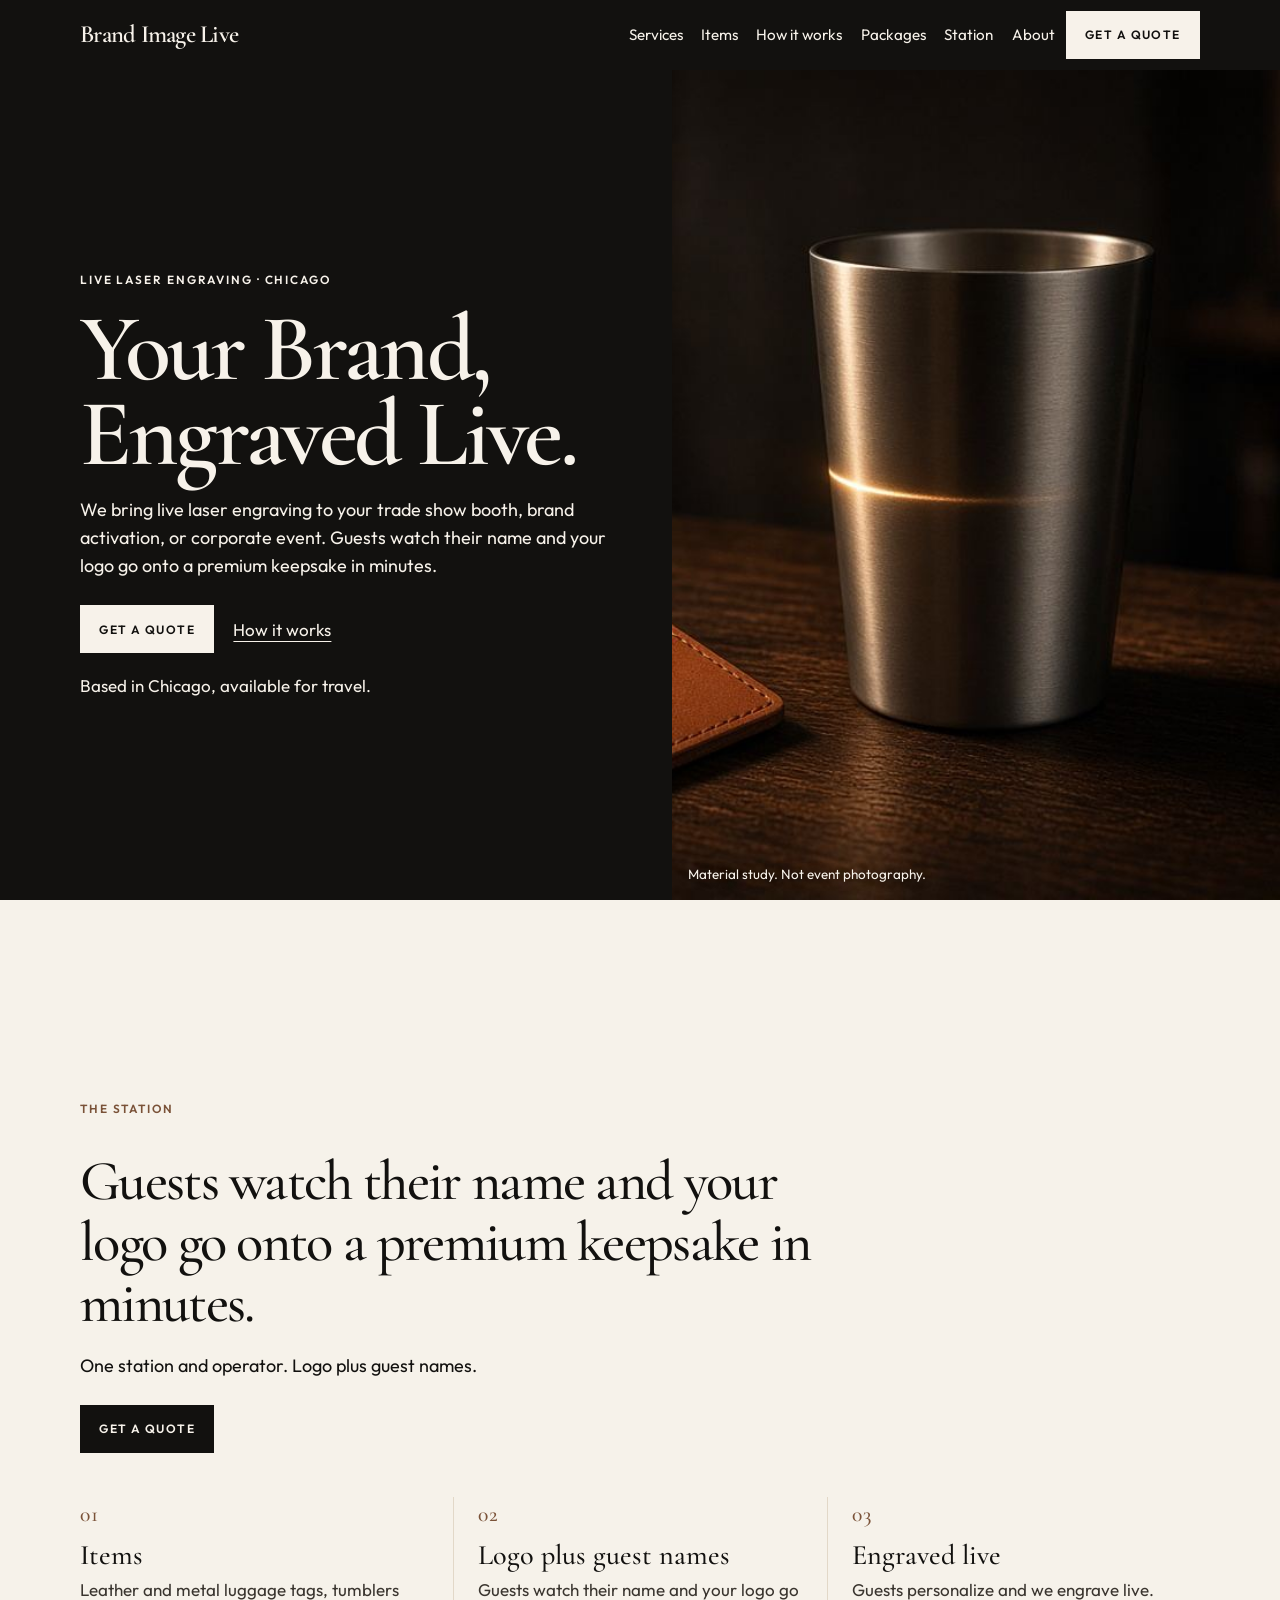
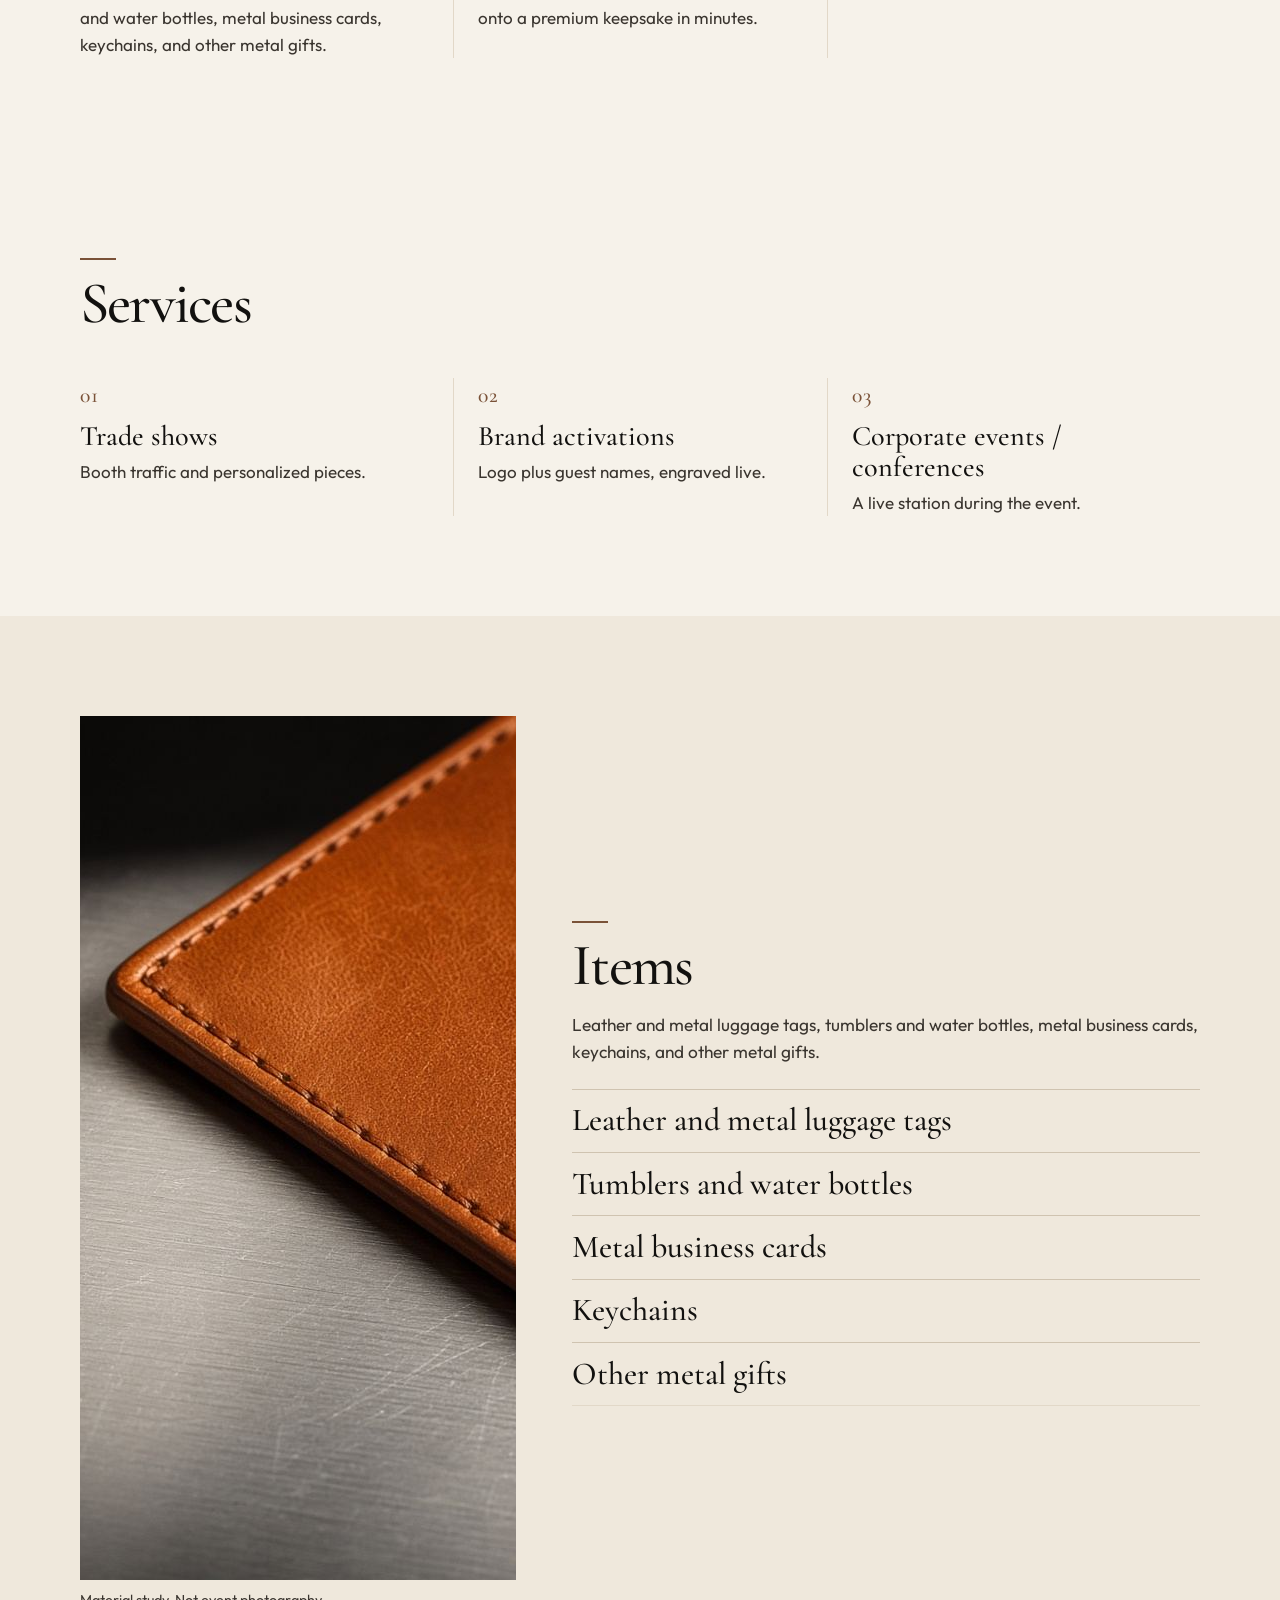
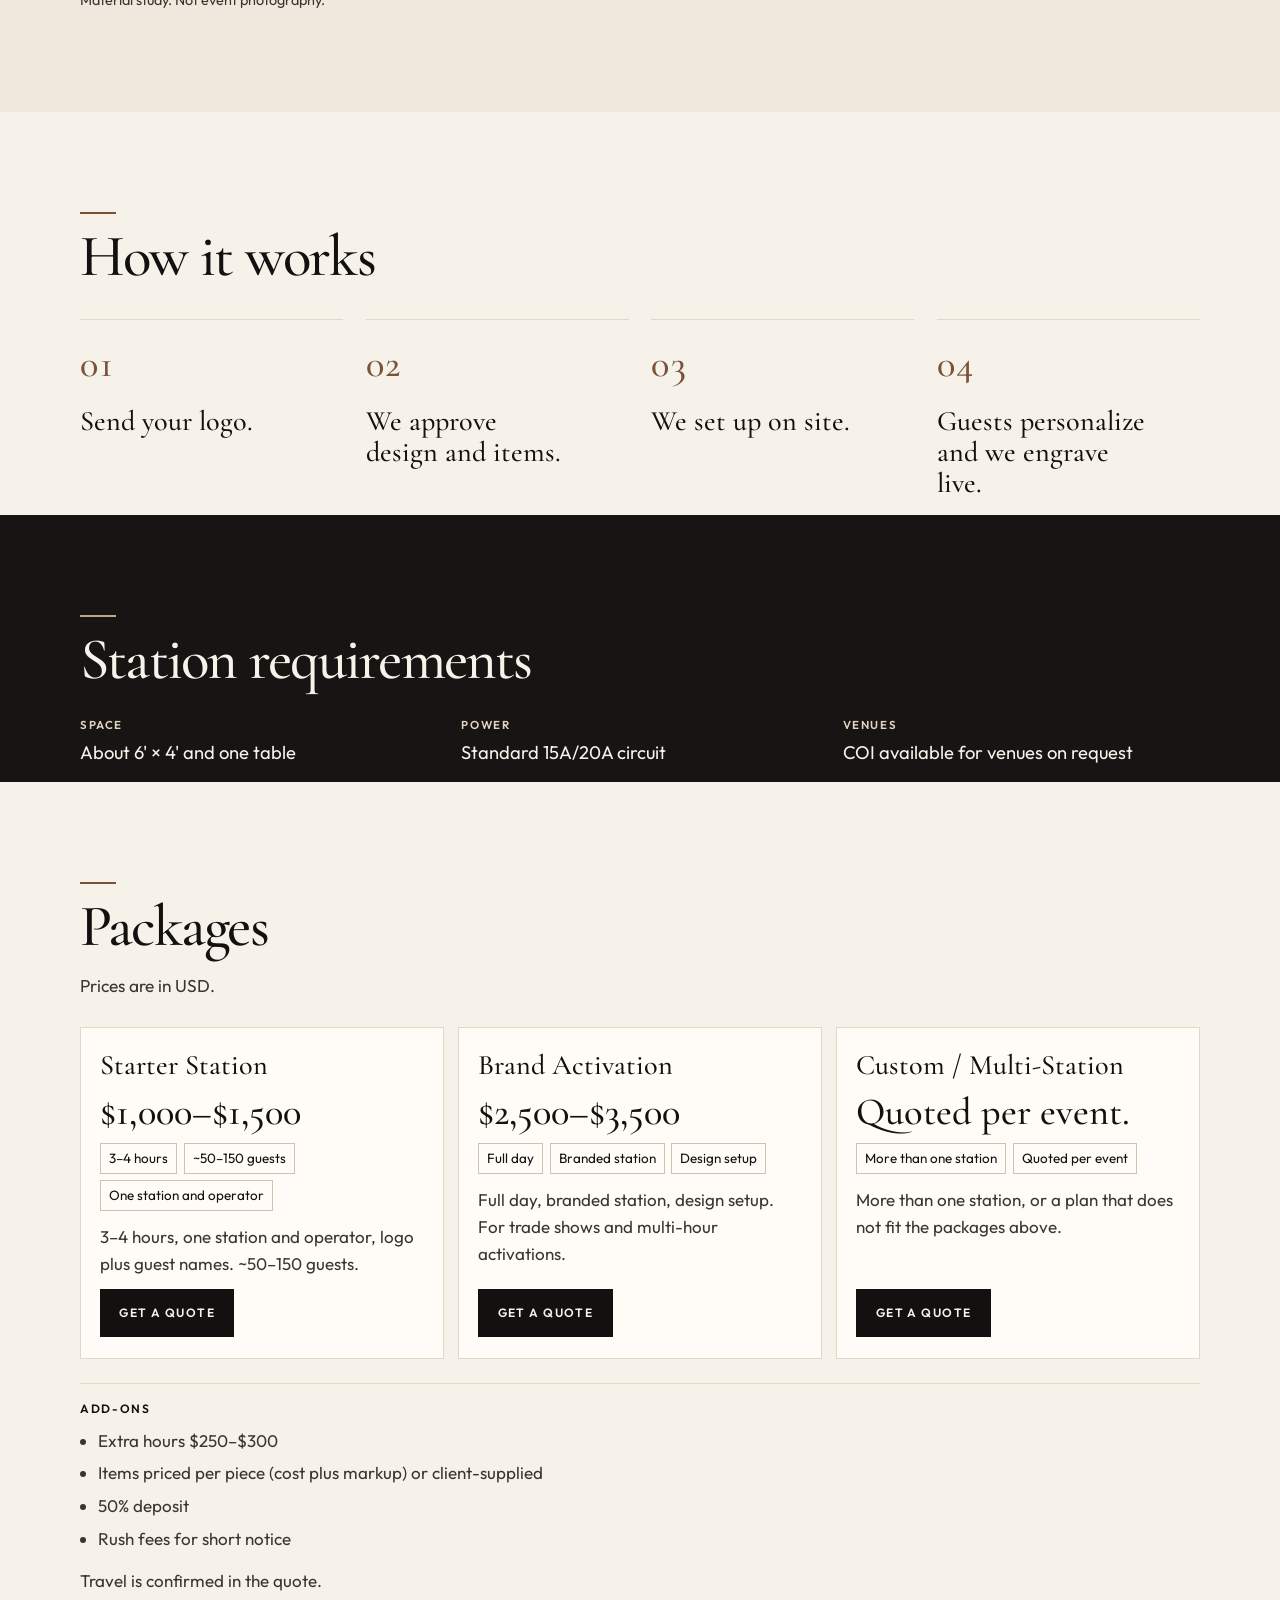
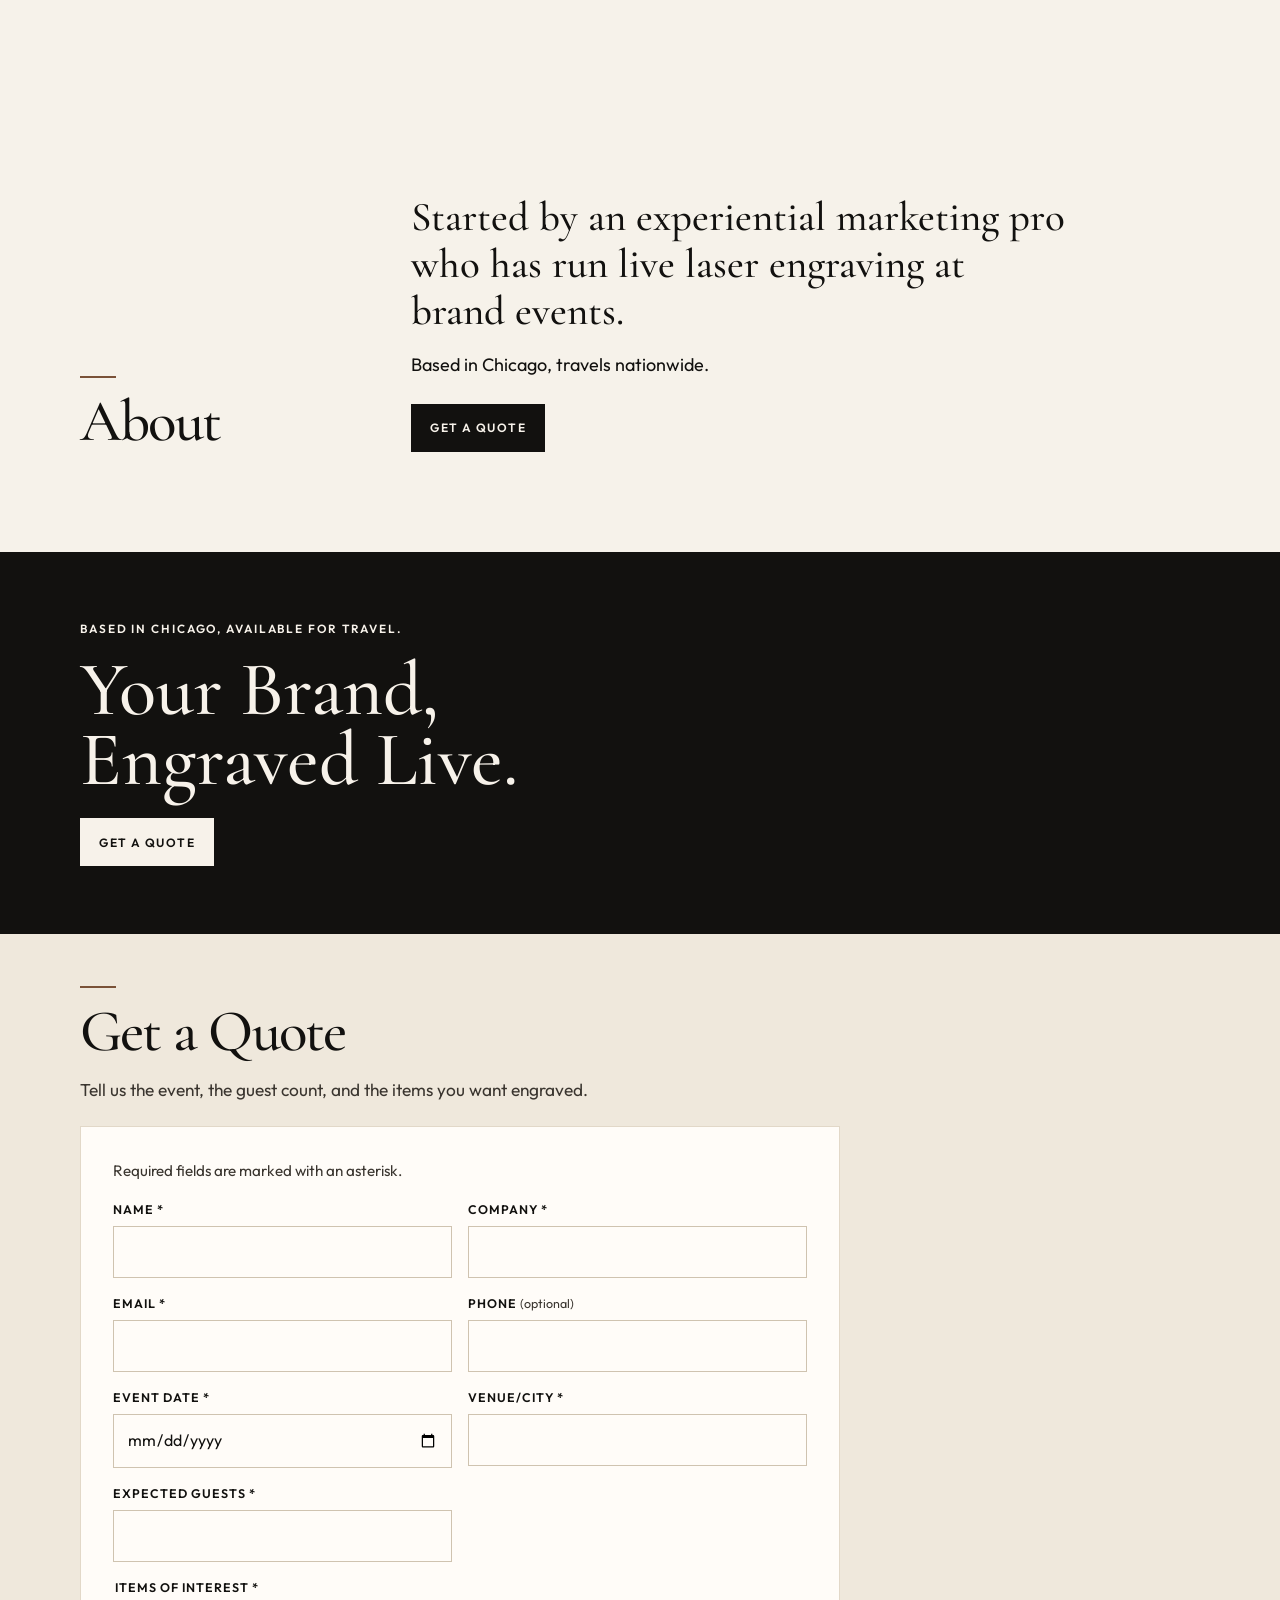
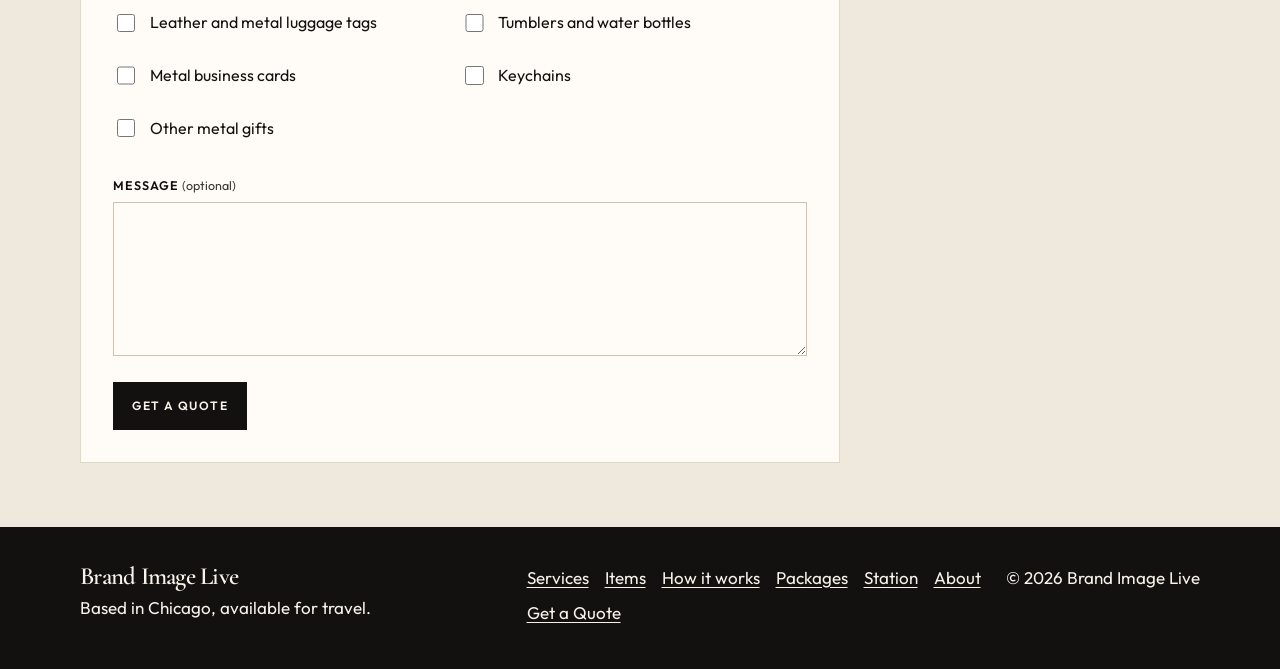
==== commit 8236aae2: "Restyle the homepage as a split cinematic editorial layout. Type sits beside a cropped material stud" ====
--- a/index.html
+++ b/index.html
@@ -72,9 +72,7 @@
 
   <main id="content">
     <section class="hero" aria-labelledby="hero-title">
-      <img class="hero-photo" src="images/hero-still.jpg" width="1280" height="720" alt="A blank leather luggage tag and a plain metal tumbler on a dark table. Material study, not event photography." fetchpriority="high" decoding="async">
-      <div class="hero-shade" aria-hidden="true"></div>
-      <div class="wrap hero-copy">
+      <div class="hero-copy">
         <p class="eyebrow">Live laser engraving · Chicago</p>
         <h1 id="hero-title">Your Brand, <br>Engraved Live.</h1>
         <p class="lede">We bring live laser engraving to your trade show booth, brand activation, or corporate event. Guests watch their name and your logo go onto a premium keepsake in minutes.</p>
@@ -83,15 +81,20 @@
           <a class="link" href="#process">How it works</a>
         </div>
         <p class="where">Based in Chicago, available for travel.</p>
-        <p class="hero-note">Material study. Not event photography.</p>
-      </div>
+      </div>
+      <figure class="hero-still">
+        <img class="hero-photo" src="images/hero-still.jpg" width="1280" height="720" alt="A blank leather luggage tag and a plain metal tumbler on a dark table. Material study, not event photography." fetchpriority="high" decoding="async">
+        <figcaption>Material study. Not event photography.</figcaption>
+      </figure>
     </section>
 
     <section class="section approach" aria-labelledby="approach-title">
       <div class="wrap">
-        <div class="section-head">
-          <h2 id="approach-title">The station</h2>
+        <div class="why-lead">
+          <p class="eyebrow ink">The station</p>
+          <h2 id="approach-title">Guests watch their name and your logo go onto a premium keepsake in minutes.</h2>
           <p class="section-intro">One station and operator. Logo plus guest names.</p>
+          <a class="btn" href="#quote">Get a Quote</a>
         </div>
         <ol class="approach-list">
           <li>
--- a/styles.css
+++ b/styles.css
@@ -41,20 +41,20 @@
 }
 
 :root {
-  --ink: #0e0d0b;
-  --ink-soft: #3c3832;
-  --paper: #f4f0e7;
-  --paper-2: #ebe4d6;
-  --card: #fffcf7;
-  --cream: #f6f1e8;
-  --line: #ddd4c4;
-  --line-strong: #c9beab;
-  --bronze: #8d6244;
+  --ink: #12110f;
+  --ink-soft: #3a352f;
+  --paper: #f6f2ea;
+  --paper-2: #efe8dc;
+  --card: #fffcf8;
+  --cream: #f7f2ea;
+  --line: #e2d8c8;
+  --line-strong: #cfc3b0;
+  --bronze: #7a5238;
   --danger: #7d1f1f;
   --danger-bg: #f8ecea;
   --serif: "Cormorant Garamond", "Iowan Old Style", Palatino, Georgia, serif;
   --sans: Outfit, "Avenir Next", "Segoe UI", sans-serif;
-  --header: 4.4rem;
+  --header: 4.35rem;
   color-scheme: light;
 }
 
@@ -76,43 +76,34 @@
   font-family: var(--sans);
   font-size: 1.0625rem;
   line-height: 1.6;
-  text-rendering: optimizeLegibility;
 }
 
 img { max-width: 100%; display: block; }
 
-h1, h2, h3 {
+h1, h2, h3, .band-title, .about-lead, .price {
   font-family: var(--serif);
   font-weight: 500;
   color: var(--ink);
-  line-height: 0.98;
   margin: 0;
-  text-wrap: balance;
 }
 
 h1 {
   font-weight: 600;
-  font-size: clamp(3.15rem, 11vw, 7.1rem);
-  letter-spacing: -0.04em;
-  line-height: 0.86;
-  color: var(--cream);
-  text-wrap: unset;
-}
-
-h2 {
-  font-size: clamp(2.4rem, 5vw, 4rem);
-  letter-spacing: -0.03em;
-}
-
-h3 { font-size: clamp(1.55rem, 2.4vw, 2.05rem); letter-spacing: -0.02em; }
+  font-size: clamp(3.35rem, 7.4vw, 6.6rem);
+  letter-spacing: -0.035em;
+  line-height: 0.9;
+  color: var(--cream);
+}
+
+h2 { font-size: clamp(2.35rem, 4.6vw, 3.8rem); letter-spacing: -0.03em; line-height: 1.02; }
+h3 { font-size: clamp(1.55rem, 2.2vw, 2rem); line-height: 1.1; }
 
 p { margin: 0; }
 a { color: inherit; }
 
 :focus-visible {
-  outline: 2px solid var(--cream);
+  outline: 2px solid var(--bronze);
   outline-offset: 3px;
-  box-shadow: 0 0 0 5px var(--ink);
 }
 
 ::selection { background: var(--ink); color: var(--cream); }
@@ -138,7 +129,7 @@
   color: var(--ink);
   text-decoration: none;
   padding: 0.7rem 1rem;
-  z-index: 80;
+  z-index: 90;
 }
 
 .skip:focus { position: fixed; transform: none; }
@@ -149,38 +140,37 @@
 }
 
 .eyebrow {
-  margin: 0 0 0.85rem;
-  font-size: 0.75rem;
-  font-weight: 500;
+  margin: 0 0 1rem;
+  font-size: 0.74rem;
+  font-weight: 600;
   letter-spacing: 0.16em;
   text-transform: uppercase;
   color: var(--cream);
 }
+
+.eyebrow.ink { color: var(--bronze); }
 
 .btn {
   display: inline-flex;
   align-items: center;
   justify-content: center;
   min-height: 48px;
-  padding: 0.75rem 1.15rem;
+  padding: 0.75rem 1.2rem;
   border: 0;
   background: var(--ink);
   color: var(--cream);
   font-family: var(--sans);
   font-size: 0.75rem;
   font-weight: 600;
-  letter-spacing: 0.13em;
+  letter-spacing: 0.12em;
   text-transform: uppercase;
   text-decoration: none;
   cursor: pointer;
   white-space: nowrap;
-}
-
-.btn:hover {
-  background: transparent;
-  color: var(--ink);
-  box-shadow: inset 0 0 0 1.5px var(--ink);
-}
+  transition: background 0.2s ease, color 0.2s ease;
+}
+
+.btn:hover { background: var(--bronze); color: var(--cream); }
 
 .btn-ghost {
   background: transparent;
@@ -189,17 +179,12 @@
 }
 
 .btn-ghost:hover { background: var(--ink); color: var(--cream); }
-
-.link {
-  color: var(--cream);
-  text-underline-offset: 0.25em;
-}
 
 .site-header {
   position: sticky;
   top: 0;
   z-index: 40;
-  background: var(--ink);
+  background: #12110f;
   color: var(--cream);
 }
 
@@ -216,7 +201,7 @@
   color: var(--cream);
   font-family: var(--serif);
   font-weight: 600;
-  font-size: clamp(1.15rem, 2.5vw, 1.55rem);
+  font-size: clamp(1.2rem, 2.4vw, 1.55rem);
   letter-spacing: -0.03em;
   line-height: 1;
   text-decoration: none;
@@ -226,10 +211,10 @@
 .nav-toggle {
   min-height: 44px;
   padding: 0.4rem 0.75rem;
-  border: 1px solid rgba(246, 241, 232, 0.35);
+  border: 1px solid rgba(247, 242, 234, 0.35);
   background: transparent;
   color: var(--cream);
-  font-family: var(--sans);
+  font: inherit;
   font-size: 0.72rem;
   font-weight: 600;
   letter-spacing: 0.12em;
@@ -237,145 +222,96 @@
   cursor: pointer;
 }
 
-.site-nav a {
-  color: var(--cream);
-  text-decoration: none;
-}
-
+.site-nav a { color: var(--cream); text-decoration: none; }
 .site-nav a:hover { text-decoration: underline; text-underline-offset: 0.22em; }
-
 .nav-cta { display: none; }
 
 .header-cta,
 .hero .btn,
-.ink .btn,
-.band .btn,
+.band .btn {
+  background: var(--cream);
+  color: var(--ink);
+}
+
+.header-cta:hover,
+.hero .btn:hover,
+.band .btn:hover { background: #fff; color: var(--ink); }
+
 .site-nav a.btn {
   background: var(--cream);
   color: var(--ink);
   text-decoration: none;
 }
 
-.header-cta:hover,
-.hero .btn:hover,
-.ink .btn:hover,
-.band .btn:hover,
-.site-nav a.btn:hover {
-  background: transparent;
-  color: var(--cream);
-  box-shadow: inset 0 0 0 1.5px var(--cream);
-}
-
-.header-cta { min-height: 44px; padding-inline: 0.85rem; }
+.site-nav a.btn:hover { background: #fff; color: var(--ink); }
 
 .hero {
-  position: relative;
-  display: flex;
-  align-items: flex-end;
-  justify-content: flex-start;
-  min-height: 100svh;
-  margin-top: calc(var(--header) * -1);
-  padding: calc(var(--header) + 2rem) 0 3.25rem;
-  background: var(--ink);
-  color: var(--cream);
-  overflow: hidden;
-}
-
-.hero-photo,
-.hero-shade {
-  position: absolute;
-  inset: 0;
-  width: 100%;
-  height: 100%;
-}
-
-.hero-photo {
-  object-fit: cover;
-  object-position: 68% center;
-}
-
-.hero-shade {
-  background:
-    linear-gradient(180deg, rgba(14, 13, 11, 0.5) 0%, rgba(14, 13, 11, 0.12) 24%, rgba(14, 13, 11, 0.78) 46%, rgba(14, 13, 11, 0.94) 100%);
-}
-
-@media (max-width: 719px) {
-  .hero-photo { object-position: center 18%; }
-}
-
-.hero .hero-copy {
-  position: relative;
-  z-index: 1;
-  width: min(36rem, calc(100% - 2rem));
-  margin-left: max(1rem, calc((100% - 1120px) / 2));
-  margin-right: auto;
-}
-
-.hero h1,
-.hero .lede,
-.hero .eyebrow,
-.hero .where,
-.hero .hero-note,
-.hero .link {
-  text-shadow: 0 1px 16px rgba(0, 0, 0, 0.55);
+  display: grid;
+  background: #12110f;
+  color: var(--cream);
+}
+
+.hero-copy {
+  padding: 2.4rem 0 2.2rem;
+  width: min(1120px, calc(100% - 2rem));
+  margin-inline: auto;
 }
 
 .lede {
-  max-width: 38rem;
-  margin-top: 1.2rem;
+  max-width: 36rem;
+  margin-top: 1.25rem;
+  color: var(--cream);
   font-size: 1.125rem;
-  line-height: 1.6;
-  color: var(--cream);
+  line-height: 1.55;
 }
 
 .cta-row {
   display: flex;
   flex-wrap: wrap;
   align-items: center;
-  gap: 1rem 1.25rem;
-  margin-top: 1.5rem;
-}
-
-.where {
-  margin-top: 1rem;
-  color: var(--cream);
-}
-
-.hero-note {
-  margin-top: 0.45rem;
-  color: var(--cream);
-  font-size: 0.92rem;
+  gap: 1rem 1.2rem;
+  margin-top: 1.6rem;
+}
+
+.link { color: var(--cream); text-underline-offset: 0.28em; }
+.where { margin-top: 1.15rem; color: var(--cream); }
+
+.hero-still {
+  position: relative;
+  margin: 0;
+  min-height: 52vw;
+  background: #1a1816;
+}
+
+.hero-still img {
+  width: 100%;
+  height: 100%;
+  min-height: 52vw;
+  object-fit: cover;
+  object-position: 68% center;
+}
+
+.hero-still figcaption {
+  position: absolute;
+  left: 1rem;
+  bottom: 0.9rem;
+  color: var(--cream);
+  font-size: 0.84rem;
+  text-shadow: 0 1px 10px rgba(0, 0, 0, 0.65);
 }
 
 .section { padding: 4.25rem 0; }
 
-.section-head h2::before,
-.ink .section-head h2::before {
-  content: "";
-  display: block;
-  width: 2.5rem;
-  height: 2px;
-  margin-bottom: 0.9rem;
-  background: var(--bronze);
-}
-
-.section-intro {
-  max-width: 40rem;
-  margin-top: 1rem;
-  font-size: 1.15rem;
-  color: var(--ink-soft);
-}
-
-.idx {
-  display: block;
-  margin-bottom: 0.75rem;
-  color: var(--bronze);
-  font-family: var(--serif);
-  font-size: 1.45rem;
-  font-weight: 500;
-  letter-spacing: 0.04em;
-  line-height: 1;
-}
+.why-lead { max-width: 46rem; }
+
+.approach h2 {
+  font-size: clamp(2.15rem, 4.4vw, 3.55rem);
+  line-height: 1.08;
+  max-width: 16em;
+}
+
+.why-lead .section-intro { margin-top: 1.15rem; font-size: 1.125rem; color: var(--ink); }
+.why-lead .btn { margin-top: 1.5rem; }
 
 .approach-list,
 .service-list,
@@ -383,109 +319,117 @@
 .steps,
 .spec-grid,
 .glance,
-.terms ul {
-  list-style: none;
-  margin: 0;
-  padding: 0;
-}
+.terms ul { list-style: none; margin: 0; padding: 0; }
 
 .approach-list,
-.service-list { margin-top: 2rem; border-bottom: 1px solid var(--line); }
+.service-list { margin-top: 2.75rem; }
 
 .approach-list li,
 .service-list li {
-  padding: 1.5rem 0;
+  padding: 1.4rem 0;
   border-top: 1px solid var(--line);
 }
 
-.approach-list p,
-.service-list p { max-width: 36rem; margin-top: 0.4rem; }
+.service-list li:last-child,
+.item-list li:last-child { border-bottom: 1px solid var(--line); }
+
+.idx {
+  display: block;
+  margin-bottom: 0.55rem;
+  color: var(--bronze);
+  font-family: var(--serif);
+  font-size: 1.35rem;
+  letter-spacing: 0.04em;
+}
+
+.approach-list h3,
+.service-list h3 { margin-bottom: 0.35rem; }
+
+.section-head h2::before {
+  content: "";
+  display: block;
+  width: 2.25rem;
+  height: 2px;
+  margin-bottom: 0.85rem;
+  background: var(--bronze);
+}
+
+.section-intro {
+  max-width: 40rem;
+  margin-top: 0.9rem;
+  font-size: 1.08rem;
+}
 
 .items { background: var(--paper-2); }
 
-.items-layout { display: grid; gap: 2rem; }
-
-.study {
-  margin: 0;
-}
-
+.items-layout { display: grid; gap: 1.75rem; }
+
+.study { margin: 0; }
 .study img {
   width: 100%;
-  height: auto;
-  aspect-ratio: 4 / 3;
+  aspect-ratio: 4 / 5;
   object-fit: cover;
-}
-
-.study figcaption {
-  margin-top: 0.65rem;
+  object-position: 72% 40%;
+}
+.study figcaption { margin-top: 0.55rem; font-size: 0.9rem; color: var(--ink-soft); }
+
+.item-list { margin-top: 1.4rem; }
+.item-list li {
+  padding: 0.8rem 0;
+  border-top: 1px solid var(--line-strong);
+  color: var(--ink);
+  font-family: var(--serif);
+  font-size: clamp(1.45rem, 3vw, 2rem);
+  line-height: 1.15;
+}
+
+.ink {
+  background: var(--paper);
   color: var(--ink-soft);
-  font-size: 0.92rem;
-}
-
-.item-list { margin-top: 1.75rem; }
-
-.item-list li {
-  padding: 0.85rem 0;
-  border-top: 1px solid var(--line-strong);
-  color: var(--ink);
-  font-family: var(--serif);
-  font-size: clamp(1.55rem, 3vw, 2.15rem);
-  line-height: 1.15;
-}
-
-.item-list li:last-child { border-bottom: 1px solid var(--line-strong); }
-
-.ink {
-  background: var(--ink);
-  color: var(--cream);
-  padding: 4.5rem 0 1rem;
-}
-
-.ink-next { padding-top: 1.5rem; padding-bottom: 4.5rem; }
-
-.ink h2,
-.ink h3,
-.band-title { color: var(--cream); }
-
-.ink .section-intro,
-.ink .idx { color: #e7d7c4; }
+  padding: 4.25rem 0 0.5rem;
+}
+
+.ink h2, .ink h3 { color: var(--ink); }
+.ink-next {
+  background: #161513;
+  color: var(--cream);
+  padding: 3.5rem 0 4rem;
+}
+.ink-next h2 { color: var(--cream); }
+.ink-next .section-head h2::before { background: #c4a484; }
 
 .steps {
   display: grid;
-  gap: 1.35rem;
-  margin-top: 2.25rem;
-}
-
-.steps li { border-top: 1px solid rgba(246, 241, 232, 0.28); padding-top: 1rem; }
-
-.steps h3 { max-width: 14ch; }
+  gap: 1.25rem;
+  margin-top: 2rem;
+}
+
+.steps li { padding-top: 0.85rem; border-top: 1px solid var(--line); }
+.steps .idx { font-size: clamp(2rem, 3vw, 2.6rem); margin-bottom: 0.65rem; }
+.steps h3 { max-width: 16ch; }
 
 .spec-grid {
   display: grid;
   gap: 0.85rem;
-  margin-top: 1.75rem;
-}
-
-.spec-grid li {
-  padding: 1.15rem 1rem 1.2rem;
-  border: 1px solid rgba(246, 241, 232, 0.28);
-}
+  margin-top: 1.6rem;
+}
+
+.spec-grid li { padding-top: 0.9rem; border-top: 1px solid rgba(247, 242, 234, 0.22); }
 
 .spec-label {
   display: block;
-  margin-bottom: 0.55rem;
+  margin-bottom: 0.35rem;
   font-size: 0.72rem;
   font-weight: 600;
   letter-spacing: 0.14em;
   text-transform: uppercase;
-  color: #e7d7c4;
+  color: #e4d3c2;
 }
 
 .spec-grid p {
   color: var(--cream);
-  font-family: var(--serif);
-  font-size: clamp(1.45rem, 2.5vw, 1.9rem);
-  line-height: 1.15;
+  font-size: 1.15rem;
+  line-height: 1.4;
 }
 
 .package-grid {
@@ -497,95 +441,70 @@
 .package {
   display: flex;
   flex-direction: column;
-  gap: 0.8rem;
+  gap: 0.75rem;
   height: 100%;
-  padding: 1.4rem 1.25rem 1.4rem;
+  padding: 1.35rem 1.2rem 1.3rem;
   background: var(--card);
   border: 1px solid var(--line);
 }
 
-.package h3 { font-size: clamp(1.7rem, 2vw, 2.15rem); }
-
 .price {
-  font-family: var(--serif);
-  font-size: clamp(2rem, 3vw, 2.7rem);
+  font-size: clamp(2rem, 3vw, 2.55rem);
   line-height: 1;
   color: var(--ink);
 }
 
-.glance {
-  display: flex;
-  flex-wrap: wrap;
-  gap: 0.4rem;
-}
-
+.glance { display: flex; flex-wrap: wrap; gap: 0.4rem; }
 .glance li {
-  padding: 0.28rem 0.55rem;
+  padding: 0.22rem 0.5rem;
   border: 1px solid var(--line-strong);
   color: var(--ink);
-  font-size: 0.86rem;
+  font-size: 0.84rem;
 }
 
 .package .btn { margin-top: auto; align-self: flex-start; }
 
-.terms {
-  margin-top: 1.5rem;
-  padding-top: 1.2rem;
-  border-top: 1px solid var(--line);
-}
-
+.terms { margin-top: 1.5rem; padding-top: 1.15rem; border-top: 1px solid var(--line); }
 .terms h3 {
-  margin-bottom: 0.75rem;
+  margin-bottom: 0.7rem;
   font-family: var(--sans);
   font-size: 0.75rem;
   font-weight: 600;
   letter-spacing: 0.14em;
   text-transform: uppercase;
 }
-
-.terms li + li { margin-top: 0.4rem; }
 .terms ul { padding-left: 1.15rem; list-style: disc; }
+.terms li + li { margin-top: 0.35rem; }
 .terms-note { margin-top: 0.9rem; }
 
 .about-lead {
-  font-family: var(--serif);
-  font-size: clamp(1.8rem, 3.2vw, 2.7rem);
-  line-height: 1.18;
-  letter-spacing: -0.02em;
-  color: var(--ink);
-  max-width: 18em;
-}
-
+  font-size: clamp(1.85rem, 3.2vw, 2.75rem);
+  line-height: 1.15;
+  max-width: 16em;
+}
 .about-sub { margin-top: 1rem; font-size: 1.125rem; color: var(--ink); }
-.about-grid .btn { margin-top: 1.6rem; }
+.about .btn { margin-top: 1.5rem; }
 
 .quote-section { background: var(--paper-2); padding-bottom: 4rem; }
-
-.band { background: var(--ink); color: var(--cream); padding: 4rem 0; }
-
+.band { background: #12110f; color: var(--cream); padding: 4.25rem 0; }
 .band-title {
   max-width: 10em;
-  font-family: var(--serif);
-  font-weight: 600;
-  font-size: clamp(2.8rem, 7vw, 4.8rem);
-  line-height: 0.9;
-  letter-spacing: -0.035em;
-}
-
+  color: var(--cream);
+  font-size: clamp(2.8rem, 6vw, 4.8rem);
+  line-height: 0.92;
+}
 .band .btn { margin-top: 1.4rem; }
-
-.quote-wrap { padding-top: 3.4rem; }
+.quote-wrap { padding-top: 3.25rem; }
 
 .form-card {
   max-width: 760px;
-  margin-top: 1.5rem;
-  padding: clamp(1.15rem, 3vw, 2rem);
+  margin-top: 1.4rem;
+  padding: clamp(1.1rem, 3vw, 2rem);
   background: var(--card);
   border: 1px solid var(--line);
 }
 
-#quote-form { scroll-margin-top: 10.5rem; }
-
+#quote-form { scroll-margin-top: 8.5rem; }
 #form-hint { margin-bottom: 1rem; font-size: 0.95rem; }
 
 .noscript-note {
@@ -601,7 +520,6 @@
   background: var(--danger-bg);
   color: var(--danger);
 }
-
 .form-alert p { font-weight: 600; }
 .form-alert ul { margin: 0.4rem 0 0; padding-left: 1.15rem; }
 .form-alert a { color: var(--danger); }
@@ -627,13 +545,9 @@
 }
 
 fieldset { border: 0; margin: 0; padding: 0; min-inline-size: 0; }
-
-input,
-textarea,
-fieldset { scroll-margin-top: 1.5rem; }
-
-input,
-textarea {
+input, textarea, fieldset { scroll-margin-top: 5.5rem; }
+
+input, textarea {
   width: 100%;
   border: 1px solid var(--line-strong);
   border-radius: 0;
@@ -641,39 +555,25 @@
   color: var(--ink);
   font: inherit;
   font-size: 1rem;
-  line-height: 1.4;
   padding: 0.75rem 0.8rem;
   min-height: 48px;
 }
 
 textarea { min-height: 9rem; resize: vertical; }
-
-input:focus-visible,
-textarea:focus-visible {
-  outline: 2px solid var(--ink);
-  outline-offset: 2px;
-  border-color: var(--ink);
-  box-shadow: none;
-}
-
-::placeholder { color: #5e584f; opacity: 1; }
-
 input[aria-invalid="true"],
 textarea[aria-invalid="true"] { border-color: var(--danger); }
 
-fieldset[aria-invalid="true"] { outline: 1px solid var(--danger); outline-offset: 6px; }
-
 .field-error { margin-top: 0.35rem; color: var(--danger); font-size: 0.92rem; }
 .field-error:empty { display: none; }
 
-.check-grid { display: grid; gap: 0.2rem; }
+.check-grid { display: grid; gap: 0.15rem; }
 
 .field .check {
   display: flex;
   align-items: flex-start;
   gap: 0.7rem;
   min-height: 44px;
-  padding: 0.45rem 0;
+  padding: 0.4rem 0;
   color: var(--ink);
   font-size: 1rem;
   font-weight: 400;
@@ -682,12 +582,7 @@
   cursor: pointer;
 }
 
-.field .check span {
-  text-transform: none;
-  letter-spacing: 0;
-  font-weight: 400;
-  font-size: 1rem;
-}
+.field .check span { text-transform: none; letter-spacing: 0; font-weight: 400; }
 
 .check input {
   width: 1.15rem;
@@ -695,22 +590,15 @@
   min-height: 0;
   margin-top: 0.2rem;
   accent-color: var(--ink);
-  flex: none;
-}
-
-.form-actions { margin-top: 1.2rem; }
-.confirmation { outline: none; }
+}
+
+.form-actions { margin-top: 1.15rem; }
 .confirmation h3 { font-size: clamp(2rem, 4vw, 2.7rem); }
-#confirmation-lead { margin-top: 0.85rem; color: var(--ink); font-size: 1.125rem; }
-.confirm-note { margin-top: 0.7rem; max-width: 42rem; }
-
-.summary { margin: 1.15rem 0 0; }
-.summary div {
-  display: grid;
-  gap: 0.15rem;
-  padding: 0.7rem 0;
-  border-top: 1px solid var(--line);
-}
+#confirmation-lead { margin-top: 0.8rem; color: var(--ink); font-size: 1.1rem; }
+.confirm-note { margin-top: 0.6rem; }
+
+.summary { margin: 1.1rem 0 0; }
+.summary div { display: grid; gap: 0.15rem; padding: 0.65rem 0; border-top: 1px solid var(--line); }
 .summary dt {
   font-size: 0.72rem;
   font-weight: 600;
@@ -719,93 +607,71 @@
   color: var(--ink);
 }
 .summary dd { margin: 0; color: var(--ink); overflow-wrap: anywhere; }
-.confirmation .cta-row { margin-top: 1.25rem; }
+.confirmation .cta-row { margin-top: 1.15rem; }
 
 .site-footer {
-  background: var(--ink);
-  color: var(--cream);
-  padding: 2.4rem 0 2.8rem;
-}
-
-.footer-grid { display: grid; gap: 1.25rem; }
-.footer-mark { margin: 0 0 0.4rem; }
-.footer-loc, .legal { font-size: 0.98rem; color: var(--cream); }
-
-.footer-nav { display: flex; flex-wrap: wrap; gap: 0.55rem 1.1rem; }
+  background: #12110f;
+  color: var(--cream);
+  padding: 2.3rem 0 2.7rem;
+}
+.footer-grid { display: grid; gap: 1.15rem; }
+.footer-mark { margin-bottom: 0.35rem; }
+.footer-loc, .legal { color: var(--cream); }
+.footer-nav { display: flex; flex-wrap: wrap; gap: 0.5rem 1rem; }
 .footer-nav a { color: var(--cream); text-underline-offset: 0.2em; }
 
-@media (min-width: 720px) {
-  .hero-photo { object-position: 78% center; }
-  .hero-shade {
-    background:
-      linear-gradient(90deg, rgba(14, 13, 11, 0.94) 0%, rgba(14, 13, 11, 0.82) 28%, rgba(14, 13, 11, 0.28) 58%, rgba(14, 13, 11, 0.08) 100%);
+@media (min-width: 800px) {
+  .wrap { width: min(1120px, calc(100% - 4rem)); }
+  .hero-copy {
+    width: auto;
+    margin: 0;
+    padding: 4.75rem 2.75rem 4.75rem max(2rem, calc((100vw - 1120px) / 2));
+    display: flex;
+    flex-direction: column;
+    justify-content: center;
   }
-
-  .about-grid {
-    display: grid;
-    grid-template-columns: 0.7fr 1.3fr;
-    gap: 2rem;
-    align-items: start;
+  .hero {
+    grid-template-columns: minmax(420px, 1.05fr) minmax(340px, 0.95fr);
+    min-height: calc(100svh - var(--header));
+    align-items: stretch;
   }
-
-  .summary div {
-    grid-template-columns: 11rem 1fr;
-    gap: 1rem;
-    align-items: baseline;
+  .hero-copy { display: flex; flex-direction: column; justify-content: center; }
+  .hero-still,
+  .hero-still img { min-height: 100%; height: 100%; }
+  .section { padding: 6.25rem 0; }
+  .ink { padding: 6.25rem 0 1rem; }
+  .approach-list,
+  .service-list { display: grid; grid-template-columns: repeat(3, 1fr); }
+  .approach-list li,
+  .service-list li {
+    padding: 0 1.5rem;
+    border-top: 0;
+    border-left: 1px solid var(--line);
   }
-}
-
-@media (min-width: 860px) {
-  .wrap { width: min(1120px, calc(100% - 4rem)); }
-  .hero .hero-copy {
-    width: min(36rem, calc(100% - 4rem));
-    margin-left: max(2rem, calc((100% - 1120px) / 2));
-  }
+  .approach-list li:first-child,
+  .service-list li:first-child { padding-left: 0; border-left: 0; }
+  .service-list li:last-child { border-bottom: 0; }
+  .items-layout { grid-template-columns: 0.82fr 1.18fr; gap: 3.5rem; align-items: center; }
+  .steps { grid-template-columns: repeat(4, 1fr); gap: 1.4rem; }
+  .spec-grid { grid-template-columns: repeat(3, 1fr); gap: 1.5rem; }
+  .spec-grid li { border-top: 0; padding-top: 0; }
+  .package-grid { grid-template-columns: repeat(3, 1fr); align-items: stretch; }
+  .about-grid { display: grid; grid-template-columns: 0.55fr 1.45fr; gap: 2rem; align-items: end; }
+  .form-grid { grid-template-columns: 1fr 1fr; }
+  .span-2 { grid-column: span 2; }
+  .check-grid { grid-template-columns: 1fr 1fr; }
+  .summary div { grid-template-columns: 11rem 1fr; gap: 1rem; }
+  .footer-grid { grid-template-columns: 1.3fr 1.4fr auto; align-items: start; }
+  .legal { text-align: right; }
+}
+
+@media (min-width: 900px) {
   .nav-toggle { display: none; }
   .site-nav { display: flex; align-items: center; gap: 1.15rem; }
   .site-nav a { font-size: 0.95rem; }
-
-  .section { padding: 6rem 0; }
-  .ink { padding: 6rem 0 1.25rem; }
-  .ink-next { padding-top: 1.5rem; padding-bottom: 6rem; }
-
-  .approach-list li,
-  .service-list li {
-    display: grid;
-    grid-template-columns: 4.5rem minmax(12rem, 0.8fr) 1.2fr;
-    gap: 1.5rem;
-    align-items: baseline;
-    padding: 2rem 0;
-  }
-
-  .approach-list .idx,
-  .service-list .idx { margin-bottom: 0; }
-  .approach-list p,
-  .service-list p { margin-top: 0; }
-
-  .items-layout {
-    grid-template-columns: 0.9fr 1.1fr;
-    gap: 3.5rem;
-    align-items: center;
-  }
-
-  .steps { grid-template-columns: repeat(4, 1fr); gap: 1.25rem; }
-  .spec-grid { grid-template-columns: repeat(3, 1fr); gap: 1rem; }
-  .package-grid { grid-template-columns: repeat(3, 1fr); align-items: stretch; }
-
-  .form-grid { grid-template-columns: 1fr 1fr; gap: 1.05rem 1rem; }
-  .span-2 { grid-column: span 2; }
-  .check-grid { grid-template-columns: 1fr 1fr; column-gap: 1rem; }
-
-  .footer-grid {
-    grid-template-columns: 1.3fr 1.4fr auto;
-    align-items: start;
-    gap: 2rem;
-  }
-  .legal { text-align: right; }
-}
-
-@media (max-width: 859px) {
+}
+
+@media (max-width: 899px) {
   .site-nav {
     display: none;
     position: absolute;
@@ -814,26 +680,20 @@
     left: 0;
     right: 0;
     flex-direction: column;
-    align-items: stretch;
     padding: 0.15rem 0 1rem;
-    background: var(--ink);
-    border-bottom: 1px solid rgba(246, 241, 232, 0.2);
+    background: #12110f;
   }
-
   .site-nav.is-open { display: flex; }
-
   .site-nav a {
     padding: 0.85rem 0;
-    border-top: 1px solid rgba(246, 241, 232, 0.2);
+    border-top: 1px solid rgba(247, 242, 234, 0.16);
     font-size: 1.05rem;
   }
-
   .site-nav .nav-cta {
     display: inline-flex;
     align-self: flex-start;
-    margin-top: 0.85rem;
+    margin-top: 0.8rem;
     border-top: 0;
-    padding: 0.75rem 1.05rem;
   }
 }
 
@@ -843,17 +703,5 @@
 
 @media (prefers-reduced-motion: reduce) {
   html { scroll-behavior: auto; }
-}
-
-@media (forced-colors: active) {
-  .btn { border: 1px solid ButtonText; }
-}
-
-@media print {
-  .site-header { position: static; }
-  .nav-toggle, .header-cta, .btn, .skip, .hero-shade { display: none !important; }
-  .hero { min-height: 0; margin-top: 0; color: #000; }
-  h1, .ink h2, .ink h3, .band-title { color: #000; }
-  .ink, .band, .site-header, .site-footer { background: #fff; color: #000; }
-  .hero-photo { position: static; height: auto; }
-}
+  .btn { transition: none; }
+}
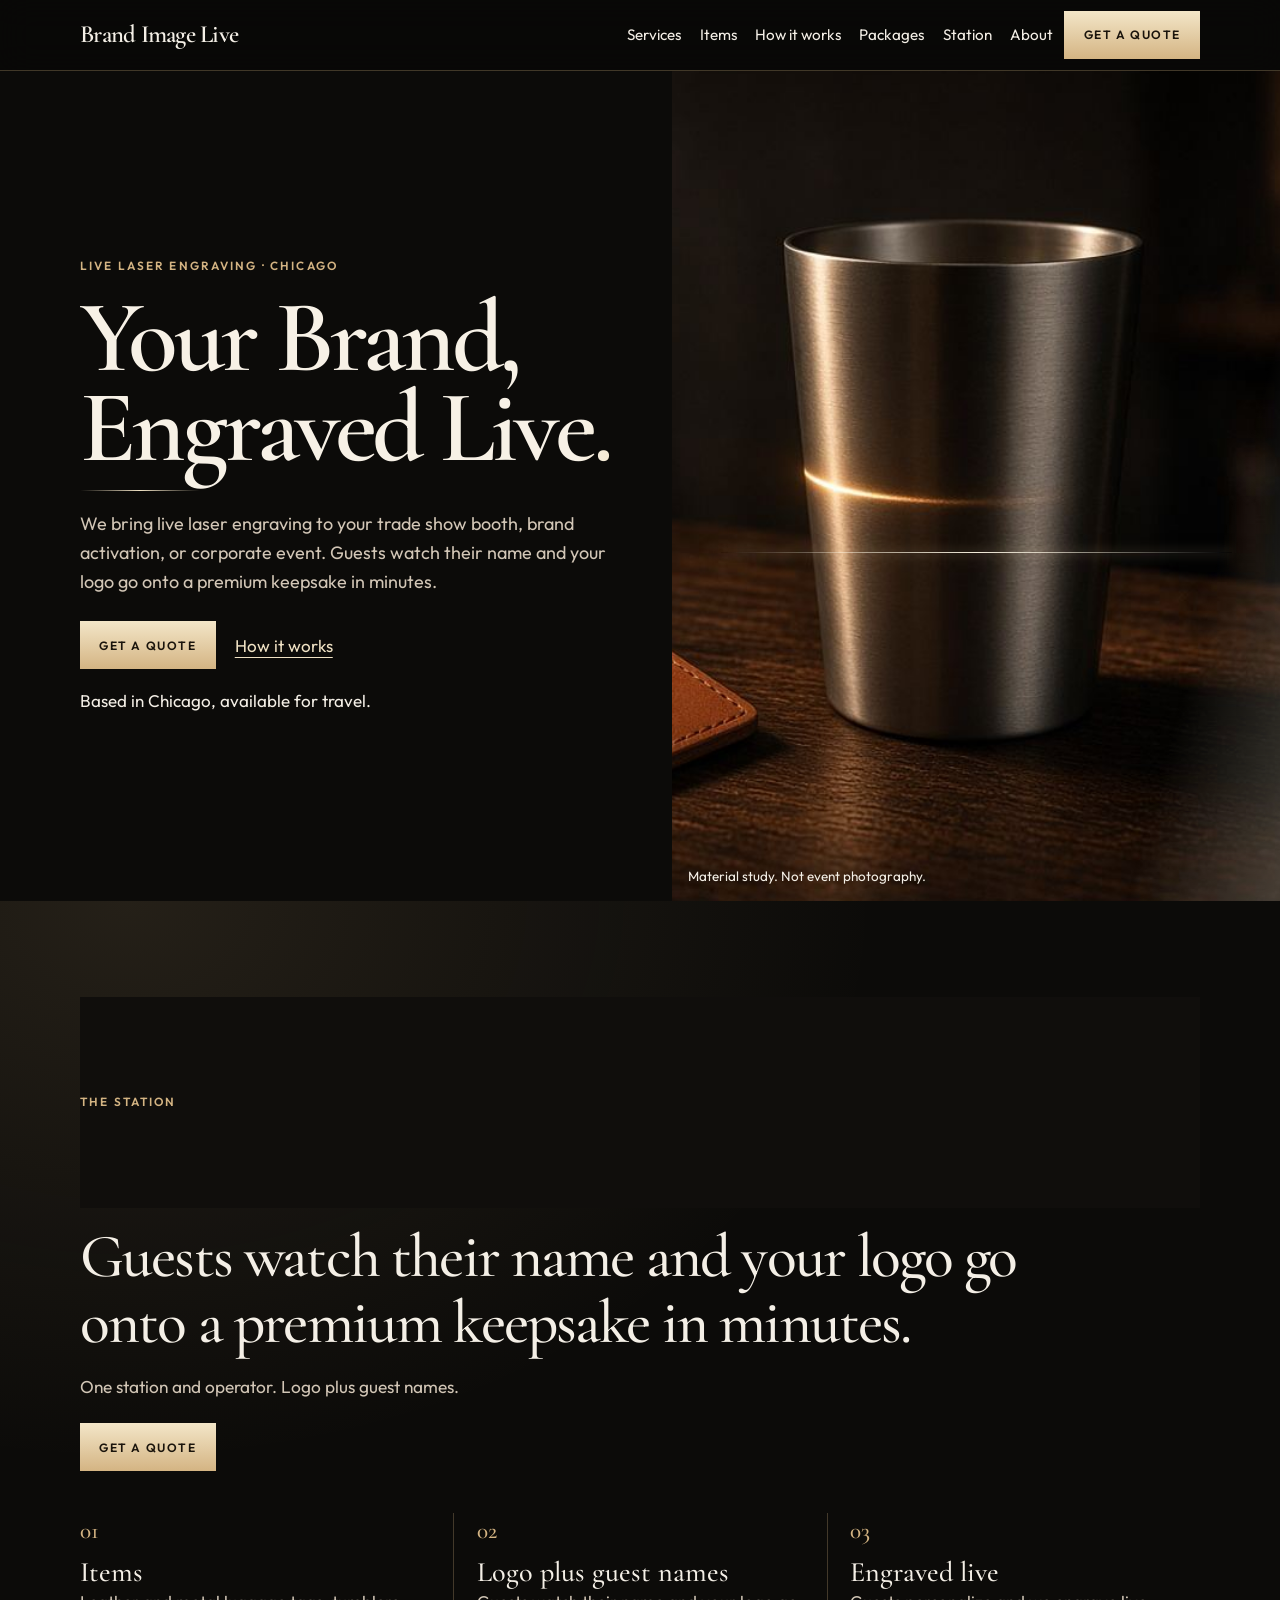
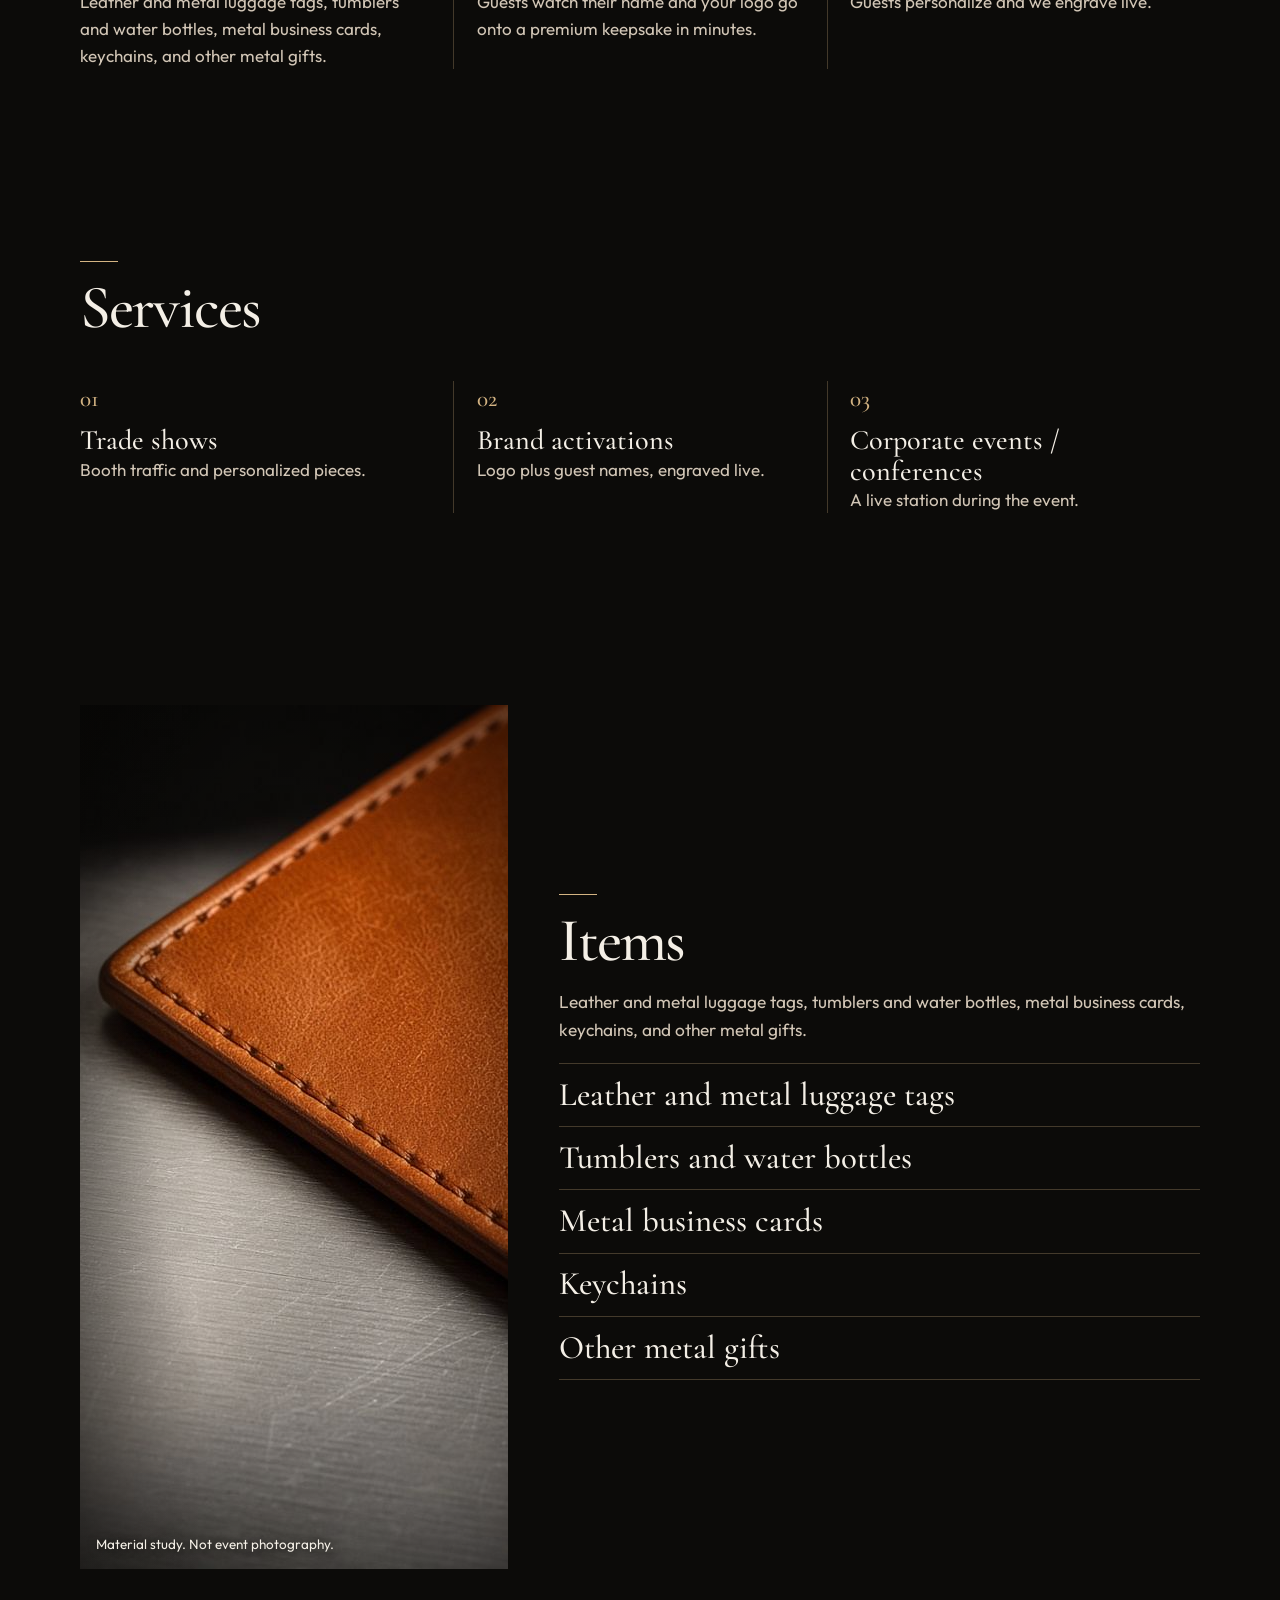
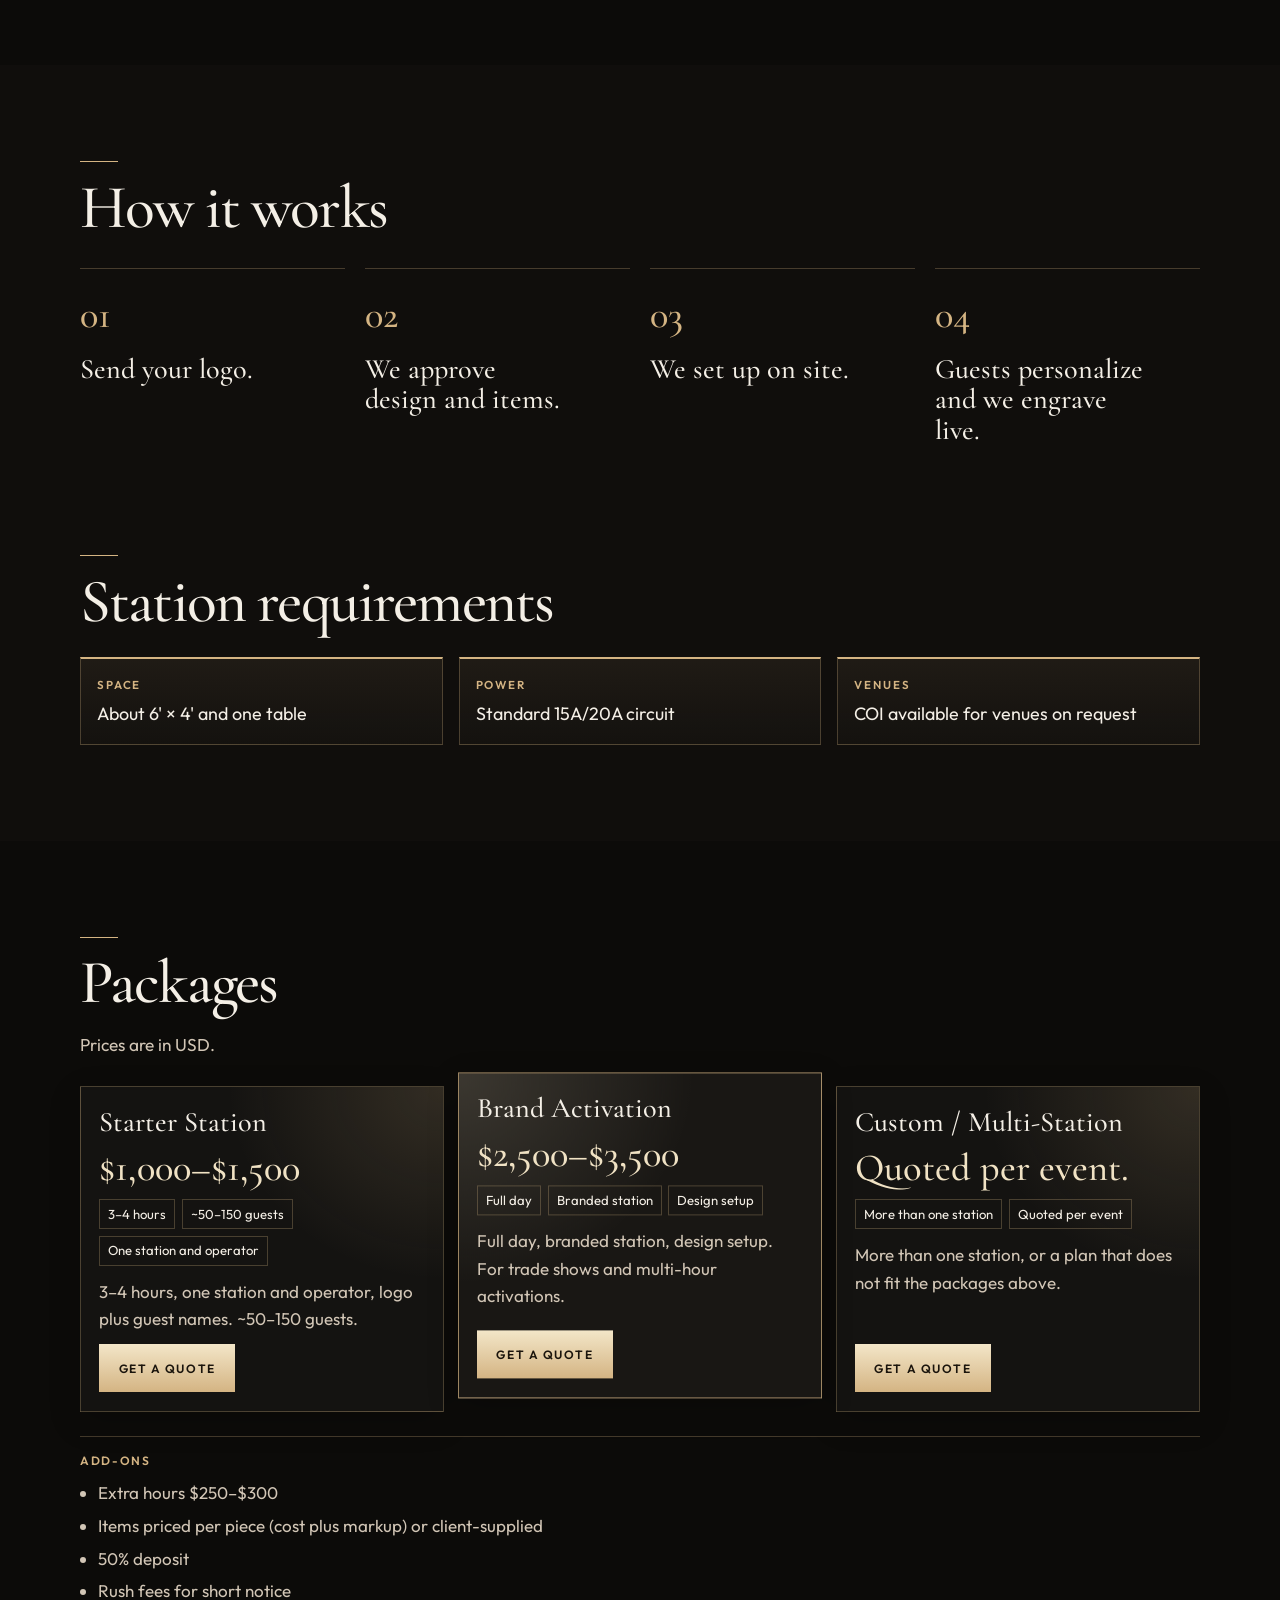
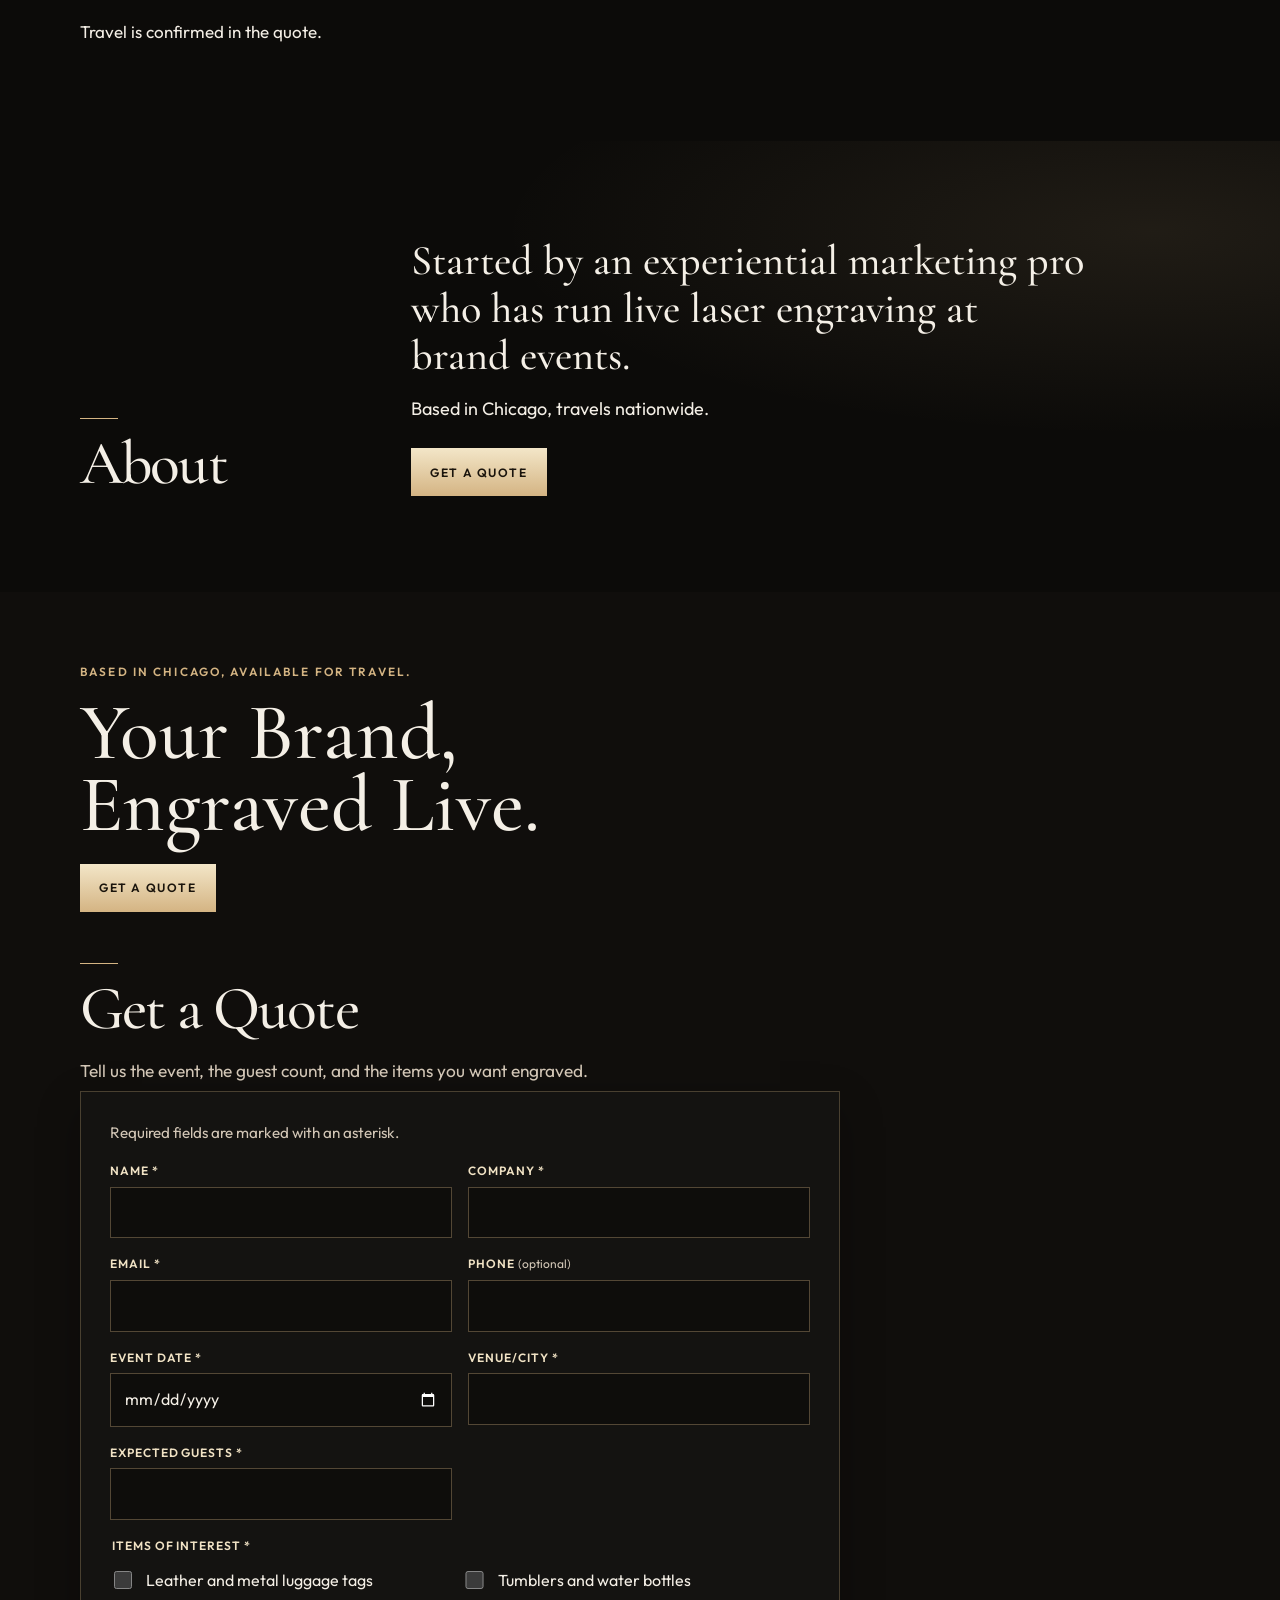
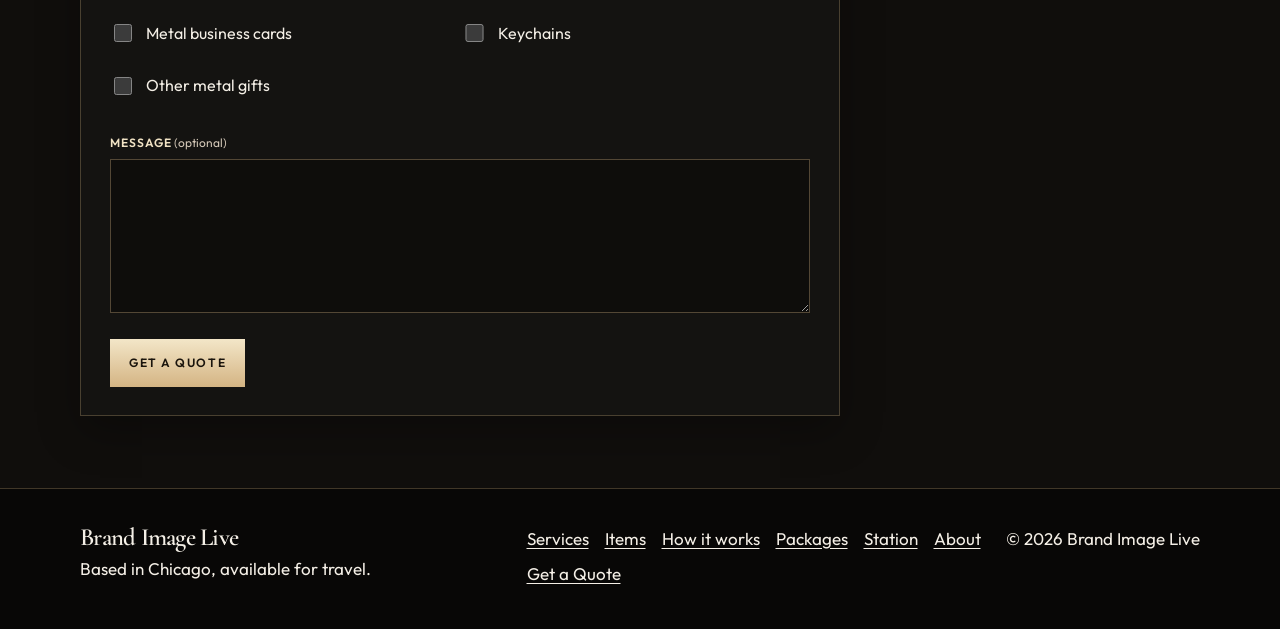
==== commit 46218834: "Give the live homepage a darker metallic showroom treatment. Keep the existing copy and quote form, " ====
--- a/index.html
+++ b/index.html
@@ -7,8 +7,8 @@
   <meta name="description" content="On-site live laser engraving for trade shows, brand activations, and corporate events. Personalized luggage tags, tumblers, and metal gifts engraved while guests watch. Based in Chicago, available for travel.">
   <meta name="author" content="Brand Image Live">
   <meta name="robots" content="index, follow">
-  <meta name="theme-color" content="#0e0d0b">
-  <meta name="color-scheme" content="light">
+  <meta name="theme-color" content="#0c0b09">
+  <meta name="color-scheme" content="dark">
   <meta name="format-detection" content="telephone=no, email=no, address=no">
   <link rel="canonical" href="https://artmro2.github.io/brand-image-live/">
   <meta property="og:type" content="website">
@@ -84,11 +84,12 @@
       </div>
       <figure class="hero-still">
         <img class="hero-photo" src="images/hero-still.jpg" width="1280" height="720" alt="A blank leather luggage tag and a plain metal tumbler on a dark table. Material study, not event photography." fetchpriority="high" decoding="async">
+        <span class="laser" aria-hidden="true"></span>
         <figcaption>Material study. Not event photography.</figcaption>
       </figure>
     </section>
 
-    <section class="section approach" aria-labelledby="approach-title">
+    <section class="section approach reveal" aria-labelledby="approach-title">
       <div class="wrap">
         <div class="why-lead">
           <p class="eyebrow ink">The station</p>
@@ -116,7 +117,7 @@
       </div>
     </section>
 
-    <section class="section" id="services" aria-labelledby="services-title">
+    <section class="section reveal" id="services" aria-labelledby="services-title">
       <div class="wrap">
         <div class="section-head">
           <h2 id="services-title">Services</h2>
@@ -141,7 +142,7 @@
       </div>
     </section>
 
-    <section class="section items" id="items" aria-labelledby="items-title">
+    <section class="section items reveal" id="items" aria-labelledby="items-title">
       <div class="wrap items-layout">
         <figure class="study">
           <img src="images/metal-study.jpg" width="1152" height="864" alt="Close view of blank leather on brushed metal. Material study, not event photography." decoding="async">
@@ -163,7 +164,7 @@
       </div>
     </section>
 
-    <section class="ink" id="process" aria-labelledby="process-title">
+    <section class="ink reveal" id="process" aria-labelledby="process-title">
       <div class="wrap">
         <div class="section-head">
           <h2 id="process-title">How it works</h2>
@@ -189,7 +190,7 @@
       </div>
     </section>
 
-    <section class="ink ink-next" id="station" aria-labelledby="station-title">
+    <section class="ink ink-next reveal" id="station" aria-labelledby="station-title">
       <div class="wrap">
         <div class="section-head">
           <h2 id="station-title">Station requirements</h2>
@@ -211,7 +212,7 @@
       </div>
     </section>
 
-    <section class="section" id="packages" aria-labelledby="packages-title">
+    <section class="section reveal" id="packages" aria-labelledby="packages-title">
       <div class="wrap">
         <div class="section-head">
           <h2 id="packages-title">Packages</h2>
@@ -229,7 +230,7 @@
             <p>3–4 hours, one station and operator, logo plus guest names. ~50–150 guests.</p>
             <a class="btn" href="#quote">Get a Quote<span class="vh"> for Starter Station</span></a>
           </article>
-          <article class="package">
+          <article class="package package-focus">
             <h3>Brand Activation</h3>
             <p class="price">$2,500–$3,500</p>
             <ul class="glance">
@@ -264,7 +265,7 @@
       </div>
     </section>
 
-    <section class="section about" id="about" aria-labelledby="about-title">
+    <section class="section about reveal" id="about" aria-labelledby="about-title">
       <div class="wrap about-grid">
         <div class="section-head">
           <h2 id="about-title">About</h2>
@@ -277,7 +278,7 @@
       </div>
     </section>
 
-    <section class="quote-section" id="quote" aria-labelledby="quote-title">
+    <section class="quote-section reveal" id="quote" aria-labelledby="quote-title">
       <div class="band">
         <div class="wrap">
           <p class="eyebrow">Based in Chicago, available for travel.</p>
--- a/styles.css
+++ b/styles.css
@@ -41,21 +41,20 @@
 }
 
 :root {
-  --ink: #12110f;
-  --ink-soft: #3a352f;
-  --paper: #f6f2ea;
-  --paper-2: #efe8dc;
-  --card: #fffcf8;
-  --cream: #f7f2ea;
-  --line: #e2d8c8;
-  --line-strong: #cfc3b0;
-  --bronze: #7a5238;
-  --danger: #7d1f1f;
-  --danger-bg: #f8ecea;
+  --ink: #0c0b09;
+  --panel: #141311;
+  --steel: #1c1a17;
+  --cream: #f4efe6;
+  --muted: #d2c6b6;
+  --gold: #d4b483;
+  --gold-2: #f0e2c4;
+  --line: rgba(212, 180, 131, 0.28);
+  --danger: #f0b7a8;
+  --danger-bg: rgba(125, 31, 31, 0.35);
   --serif: "Cormorant Garamond", "Iowan Old Style", Palatino, Georgia, serif;
   --sans: Outfit, "Avenir Next", "Segoe UI", sans-serif;
   --header: 4.35rem;
-  color-scheme: light;
+  color-scheme: dark;
 }
 
 *,
@@ -71,8 +70,8 @@
 
 body {
   margin: 0;
-  background: var(--paper);
-  color: var(--ink-soft);
+  background: var(--ink);
+  color: var(--muted);
   font-family: var(--sans);
   font-size: 1.0625rem;
   line-height: 1.6;
@@ -83,30 +82,34 @@
 h1, h2, h3, .band-title, .about-lead, .price {
   font-family: var(--serif);
   font-weight: 500;
-  color: var(--ink);
+  color: var(--cream);
   margin: 0;
 }
 
 h1 {
   font-weight: 600;
-  font-size: clamp(3.35rem, 7.4vw, 6.6rem);
-  letter-spacing: -0.035em;
-  line-height: 0.9;
-  color: var(--cream);
-}
-
-h2 { font-size: clamp(2.35rem, 4.6vw, 3.8rem); letter-spacing: -0.03em; line-height: 1.02; }
-h3 { font-size: clamp(1.55rem, 2.2vw, 2rem); line-height: 1.1; }
+  font-size: clamp(3.5rem, 8vw, 7rem);
+  letter-spacing: -0.04em;
+  line-height: 0.88;
+  background: linear-gradient(100deg, #f7f1e6 0%, #f7f1e6 42%, #f3e0b4 50%, #f7f1e6 58%, #f7f1e6 100%);
+  background-size: 220% 100%;
+  -webkit-background-clip: text;
+  background-clip: text;
+  color: transparent;
+}
+
+h2 { font-size: clamp(2.4rem, 4.8vw, 4rem); letter-spacing: -0.03em; line-height: 1.02; }
+h3 { font-size: clamp(1.55rem, 2.2vw, 2.05rem); line-height: 1.08; }
 
 p { margin: 0; }
 a { color: inherit; }
 
 :focus-visible {
-  outline: 2px solid var(--bronze);
+  outline: 2px solid var(--gold-2);
   outline-offset: 3px;
 }
 
-::selection { background: var(--ink); color: var(--cream); }
+::selection { background: var(--gold); color: var(--ink); }
 
 .vh {
   position: absolute;
@@ -143,12 +146,10 @@
   margin: 0 0 1rem;
   font-size: 0.74rem;
   font-weight: 600;
-  letter-spacing: 0.16em;
+  letter-spacing: 0.18em;
   text-transform: uppercase;
-  color: var(--cream);
-}
-
-.eyebrow.ink { color: var(--bronze); }
+  color: var(--gold);
+}
 
 .btn {
   display: inline-flex;
@@ -157,35 +158,38 @@
   min-height: 48px;
   padding: 0.75rem 1.2rem;
   border: 0;
-  background: var(--ink);
-  color: var(--cream);
+  background: linear-gradient(180deg, #f3e6c8, #d4b483);
+  color: #1a140c;
   font-family: var(--sans);
   font-size: 0.75rem;
   font-weight: 600;
-  letter-spacing: 0.12em;
+  letter-spacing: 0.13em;
   text-transform: uppercase;
   text-decoration: none;
   cursor: pointer;
   white-space: nowrap;
-  transition: background 0.2s ease, color 0.2s ease;
-}
-
-.btn:hover { background: var(--bronze); color: var(--cream); }
+  transition: transform 0.25s ease, filter 0.25s ease;
+}
+
+.btn:hover { transform: translateY(-2px); filter: brightness(1.08); }
 
 .btn-ghost {
   background: transparent;
-  color: var(--ink);
-  box-shadow: inset 0 0 0 1.5px var(--ink);
-}
-
-.btn-ghost:hover { background: var(--ink); color: var(--cream); }
+  color: var(--cream);
+  box-shadow: inset 0 0 0 1px var(--gold);
+  filter: none;
+}
+
+.btn-ghost:hover { background: var(--gold); color: var(--ink); }
 
 .site-header {
   position: sticky;
   top: 0;
   z-index: 40;
-  background: #12110f;
-  color: var(--cream);
+  background: rgba(8, 7, 6, 0.72);
+  color: var(--cream);
+  backdrop-filter: blur(16px);
+  border-bottom: 1px solid var(--line);
 }
 
 .header-bar {
@@ -211,7 +215,7 @@
 .nav-toggle {
   min-height: 44px;
   padding: 0.4rem 0.75rem;
-  border: 1px solid rgba(247, 242, 234, 0.35);
+  border: 1px solid var(--line);
   background: transparent;
   color: var(--cream);
   font: inherit;
@@ -223,46 +227,42 @@
 }
 
 .site-nav a { color: var(--cream); text-decoration: none; }
-.site-nav a:hover { text-decoration: underline; text-underline-offset: 0.22em; }
+.site-nav a:hover { color: var(--gold-2); }
 .nav-cta { display: none; }
-
-.header-cta,
-.hero .btn,
-.band .btn {
-  background: var(--cream);
-  color: var(--ink);
-}
-
-.header-cta:hover,
-.hero .btn:hover,
-.band .btn:hover { background: #fff; color: var(--ink); }
-
-.site-nav a.btn {
-  background: var(--cream);
-  color: var(--ink);
-  text-decoration: none;
-}
-
-.site-nav a.btn:hover { background: #fff; color: var(--ink); }
+.site-nav a.btn { text-decoration: none; }
+.site-nav a.btn:hover { color: #1a140c; }
 
 .hero {
   display: grid;
-  background: #12110f;
-  color: var(--cream);
+  background: var(--ink);
+  color: var(--cream);
+  position: relative;
 }
 
 .hero-copy {
-  padding: 2.4rem 0 2.2rem;
+  padding: 2.6rem 0 2rem;
   width: min(1120px, calc(100% - 2rem));
   margin-inline: auto;
 }
 
+.hero h1 { position: relative; }
+
+.hero h1::after {
+  content: "";
+  display: block;
+  width: 7.5rem;
+  height: 1px;
+  margin-top: 1.1rem;
+  background: linear-gradient(90deg, transparent, var(--gold-2), transparent);
+  transform-origin: left center;
+  animation: scan 1.6s ease 0.35s both;
+}
+
 .lede {
   max-width: 36rem;
-  margin-top: 1.25rem;
-  color: var(--cream);
+  margin-top: 1.2rem;
+  color: var(--muted);
   font-size: 1.125rem;
-  line-height: 1.55;
 }
 
 .cta-row {
@@ -270,48 +270,79 @@
   flex-wrap: wrap;
   align-items: center;
   gap: 1rem 1.2rem;
-  margin-top: 1.6rem;
-}
-
-.link { color: var(--cream); text-underline-offset: 0.28em; }
-.where { margin-top: 1.15rem; color: var(--cream); }
+  margin-top: 1.55rem;
+}
+
+.link { color: var(--gold-2); text-underline-offset: 0.28em; }
+.where { margin-top: 1.1rem; color: var(--cream); }
 
 .hero-still {
   position: relative;
   margin: 0;
-  min-height: 52vw;
-  background: #1a1816;
+  min-height: 62vw;
+  overflow: hidden;
+  background: #14120f;
 }
 
 .hero-still img {
   width: 100%;
   height: 100%;
-  min-height: 52vw;
+  min-height: 62vw;
   object-fit: cover;
-  object-position: 68% center;
-}
-
-.hero-still figcaption {
+  object-position: 70% center;
+  transform: scale(1.04);
+}
+
+.hero-still::before,
+.study::after {
+  content: "";
+  position: absolute;
+  inset: 0;
+  pointer-events: none;
+  background:
+    linear-gradient(90deg, rgba(12, 11, 9, 0.28), transparent 28%),
+    radial-gradient(ellipse at center, transparent 45%, rgba(0, 0, 0, 0.55) 100%);
+}
+
+.hero-still::after {
+  content: "";
+  position: absolute;
+  inset: 0;
+  pointer-events: none;
+  background: linear-gradient(105deg, transparent 30%, rgba(255, 244, 220, 0.22) 48%, transparent 62%);
+  transform: translateX(-70%);
+  animation: sweep 2.8s ease 0.45s both;
+}
+
+.laser {
+  position: absolute;
+  left: 8%;
+  right: 8%;
+  top: 58%;
+  height: 1px;
+  z-index: 2;
+  background: linear-gradient(90deg, transparent, rgba(255, 248, 230, 0.95), transparent);
+  box-shadow: 0 0 12px rgba(240, 214, 170, 0.85);
+  transform-origin: left center;
+  animation: scan 2.2s ease 0.7s both;
+}
+
+.hero-still figcaption,
+.study figcaption {
   position: absolute;
   left: 1rem;
-  bottom: 0.9rem;
+  bottom: 0.85rem;
+  z-index: 2;
   color: var(--cream);
   font-size: 0.84rem;
-  text-shadow: 0 1px 10px rgba(0, 0, 0, 0.65);
-}
-
-.section { padding: 4.25rem 0; }
-
-.why-lead { max-width: 46rem; }
-
-.approach h2 {
-  font-size: clamp(2.15rem, 4.4vw, 3.55rem);
-  line-height: 1.08;
-  max-width: 16em;
-}
-
-.why-lead .section-intro { margin-top: 1.15rem; font-size: 1.125rem; color: var(--ink); }
-.why-lead .btn { margin-top: 1.5rem; }
+  text-shadow: 0 1px 8px rgba(0, 0, 0, 0.75);
+}
+
+.section, .ink { padding: 4.4rem 0; }
+.approach { background: radial-gradient(ellipse at 10% 0%, rgba(212, 180, 131, 0.12), transparent 46%), var(--ink); }
+.section-intro { max-width: 40rem; margin-top: 1rem; color: var(--muted); font-size: 1.08rem; }
+.why-lead .btn { margin-top: 1.45rem; }
+.approach h2 { max-width: 16em; line-height: 1.08; }
 
 .approach-list,
 .service-list,
@@ -321,12 +352,11 @@
 .glance,
 .terms ul { list-style: none; margin: 0; padding: 0; }
 
-.approach-list,
-.service-list { margin-top: 2.75rem; }
+.approach-list, .service-list { margin-top: 2.6rem; }
 
 .approach-list li,
 .service-list li {
-  padding: 1.4rem 0;
+  padding: 1.35rem 0;
   border-top: 1px solid var(--line);
 }
 
@@ -335,136 +365,117 @@
 
 .idx {
   display: block;
-  margin-bottom: 0.55rem;
-  color: var(--bronze);
+  margin-bottom: 0.45rem;
+  color: var(--gold);
   font-family: var(--serif);
-  font-size: 1.35rem;
-  letter-spacing: 0.04em;
-}
-
-.approach-list h3,
-.service-list h3 { margin-bottom: 0.35rem; }
+  font-size: 1.45rem;
+}
 
 .section-head h2::before {
   content: "";
   display: block;
-  width: 2.25rem;
-  height: 2px;
-  margin-bottom: 0.85rem;
-  background: var(--bronze);
-}
-
-.section-intro {
-  max-width: 40rem;
-  margin-top: 0.9rem;
-  font-size: 1.08rem;
-}
-
-.items { background: var(--paper-2); }
-
-.items-layout { display: grid; gap: 1.75rem; }
-
-.study { margin: 0; }
+  width: 2.4rem;
+  height: 1px;
+  margin-bottom: 0.9rem;
+  background: var(--gold);
+}
+
+.items { background: var(--ink); }
+.items-layout { display: grid; gap: 1.6rem; }
+.study { position: relative; margin: 0; overflow: hidden; }
 .study img {
   width: 100%;
   aspect-ratio: 4 / 5;
   object-fit: cover;
-  object-position: 72% 40%;
-}
-.study figcaption { margin-top: 0.55rem; font-size: 0.9rem; color: var(--ink-soft); }
-
-.item-list { margin-top: 1.4rem; }
+  object-position: 72% 35%;
+  transition: transform 0.7s ease;
+}
+.study:hover img { transform: scale(1.04); }
+.item-list { margin-top: 1.2rem; }
 .item-list li {
   padding: 0.8rem 0;
-  border-top: 1px solid var(--line-strong);
-  color: var(--ink);
+  border-top: 1px solid var(--line);
+  color: var(--cream);
   font-family: var(--serif);
-  font-size: clamp(1.45rem, 3vw, 2rem);
-  line-height: 1.15;
-}
-
-.ink {
-  background: var(--paper);
-  color: var(--ink-soft);
-  padding: 4.25rem 0 0.5rem;
-}
-
-.ink h2, .ink h3 { color: var(--ink); }
-.ink-next {
-  background: #161513;
-  color: var(--cream);
-  padding: 3.5rem 0 4rem;
-}
-.ink-next h2 { color: var(--cream); }
-.ink-next .section-head h2::before { background: #c4a484; }
-
-.steps {
-  display: grid;
-  gap: 1.25rem;
-  margin-top: 2rem;
-}
-
-.steps li { padding-top: 0.85rem; border-top: 1px solid var(--line); }
-.steps .idx { font-size: clamp(2rem, 3vw, 2.6rem); margin-bottom: 0.65rem; }
+  font-size: clamp(1.5rem, 3vw, 2.05rem);
+  line-height: 1.12;
+}
+
+.ink { background: #100e0c; }
+.ink-next { padding-top: 0.25rem; }
+
+.steps { display: grid; gap: 0.4rem; margin-top: 1.8rem; }
+.steps li { padding: 1rem 0 0.4rem; border-top: 1px solid var(--line); }
+.steps .idx { font-size: clamp(2.1rem, 3vw, 2.8rem); }
 .steps h3 { max-width: 16ch; }
 
-.spec-grid {
-  display: grid;
-  gap: 0.85rem;
-  margin-top: 1.6rem;
-}
-
-.spec-grid li { padding-top: 0.9rem; border-top: 1px solid rgba(247, 242, 234, 0.22); }
+.spec-grid { display: grid; gap: 0.75rem; margin-top: 1.5rem; }
+.spec-grid li {
+  padding: 1.05rem 1rem 1.1rem;
+  background: linear-gradient(180deg, rgba(212, 180, 131, 0.08), rgba(212, 180, 131, 0.02));
+  border: 1px solid var(--line);
+  border-top: 2px solid var(--gold);
+}
 
 .spec-label {
   display: block;
-  margin-bottom: 0.35rem;
+  margin-bottom: 0.4rem;
   font-size: 0.72rem;
   font-weight: 600;
-  letter-spacing: 0.14em;
+  letter-spacing: 0.16em;
   text-transform: uppercase;
-  color: #e4d3c2;
-}
-
-.spec-grid p {
-  color: var(--cream);
-  font-size: 1.15rem;
-  line-height: 1.4;
-}
-
-.package-grid {
-  display: grid;
-  gap: 0.9rem;
-  margin-top: 1.75rem;
-}
+  color: var(--gold);
+}
+
+.spec-grid p { color: var(--cream); font-size: 1.12rem; line-height: 1.4; }
+
+.package-grid { display: grid; gap: 0.85rem; margin-top: 1.7rem; }
 
 .package {
   display: flex;
   flex-direction: column;
   gap: 0.75rem;
   height: 100%;
-  padding: 1.35rem 1.2rem 1.3rem;
-  background: var(--card);
+  padding: 1.25rem 1.15rem 1.2rem;
+  background:
+    radial-gradient(ellipse at 100% 0%, rgba(212, 180, 131, 0.16), transparent 42%),
+    var(--panel);
   border: 1px solid var(--line);
+  box-shadow: 0 10px 30px rgba(0, 0, 0, 0.18);
+  transition: transform 0.28s ease, border-color 0.28s ease, box-shadow 0.28s ease;
+}
+
+.package:hover {
+  transform: translateY(-6px);
+  border-color: rgba(240, 226, 196, 0.7);
+  box-shadow: 0 18px 40px rgba(0, 0, 0, 0.35), 0 0 24px rgba(212, 180, 131, 0.12);
+}
+
+.package-focus {
+  border-color: rgba(212, 180, 131, 0.7);
+  background:
+    radial-gradient(ellipse at 0% 0%, rgba(240, 226, 196, 0.16), transparent 46%),
+    #191714;
 }
 
 .price {
-  font-size: clamp(2rem, 3vw, 2.55rem);
+  font-size: clamp(2.05rem, 3vw, 2.65rem);
   line-height: 1;
-  color: var(--ink);
+  color: var(--gold-2);
 }
 
 .glance { display: flex; flex-wrap: wrap; gap: 0.4rem; }
 .glance li {
   padding: 0.22rem 0.5rem;
-  border: 1px solid var(--line-strong);
-  color: var(--ink);
-  font-size: 0.84rem;
-}
-
+  border: 1px solid var(--line);
+  color: var(--cream);
+  font-size: 0.82rem;
+}
+
+.package p:not(.price) { color: var(--muted); }
 .package .btn { margin-top: auto; align-self: flex-start; }
 
-.terms { margin-top: 1.5rem; padding-top: 1.15rem; border-top: 1px solid var(--line); }
+.terms { margin-top: 1.5rem; padding-top: 1.1rem; border-top: 1px solid var(--line); }
 .terms h3 {
   margin-bottom: 0.7rem;
   font-family: var(--sans);
@@ -472,46 +483,36 @@
   font-weight: 600;
   letter-spacing: 0.14em;
   text-transform: uppercase;
+  color: var(--gold);
 }
 .terms ul { padding-left: 1.15rem; list-style: disc; }
 .terms li + li { margin-top: 0.35rem; }
-.terms-note { margin-top: 0.9rem; }
-
-.about-lead {
-  font-size: clamp(1.85rem, 3.2vw, 2.75rem);
-  line-height: 1.15;
-  max-width: 16em;
-}
-.about-sub { margin-top: 1rem; font-size: 1.125rem; color: var(--ink); }
+.terms-note { margin-top: 0.85rem; color: var(--cream); }
+
+.about { background: radial-gradient(ellipse at 90% 20%, rgba(212, 180, 131, 0.1), transparent 40%), var(--ink); }
+.about-lead { font-size: clamp(1.9rem, 3.3vw, 2.85rem); line-height: 1.12; max-width: 16em; }
+.about-sub { margin-top: 1rem; color: var(--cream); font-size: 1.125rem; }
 .about .btn { margin-top: 1.5rem; }
 
-.quote-section { background: var(--paper-2); padding-bottom: 4rem; }
-.band { background: #12110f; color: var(--cream); padding: 4.25rem 0; }
-.band-title {
-  max-width: 10em;
-  color: var(--cream);
-  font-size: clamp(2.8rem, 6vw, 4.8rem);
-  line-height: 0.92;
-}
+.quote-section { background: #100e0c; padding-bottom: 4rem; }
+.band { padding: 4.4rem 0 3.2rem; }
+.band-title { max-width: 10em; font-size: clamp(2.9rem, 6.4vw, 5rem); line-height: 0.9; }
 .band .btn { margin-top: 1.4rem; }
-.quote-wrap { padding-top: 3.25rem; }
+.quote-wrap { padding-bottom: 0.5rem; }
 
 .form-card {
   max-width: 760px;
-  margin-top: 1.4rem;
-  padding: clamp(1.1rem, 3vw, 2rem);
-  background: var(--card);
+  margin-top: 0.4rem;
+  padding: clamp(1.1rem, 3vw, 1.8rem);
+  background: var(--panel);
   border: 1px solid var(--line);
-}
-
-#quote-form { scroll-margin-top: 8.5rem; }
-#form-hint { margin-bottom: 1rem; font-size: 0.95rem; }
-
-.noscript-note {
-  margin-bottom: 1rem;
-  padding: 0.8rem 0.9rem;
-  border: 1px solid var(--line-strong);
-}
+  box-shadow: 0 16px 40px rgba(0, 0, 0, 0.28);
+}
+
+#quote-form { scroll-margin-top: 8rem; }
+#form-hint { margin-bottom: 1rem; color: var(--muted); font-size: 0.95rem; }
+
+.noscript-note { margin-bottom: 1rem; padding: 0.8rem 0.9rem; border: 1px solid var(--line); }
 
 .form-alert {
   margin-bottom: 1rem;
@@ -530,29 +531,24 @@
 .field legend {
   display: block;
   margin-bottom: 0.4rem;
-  color: var(--ink);
-  font-size: 0.78rem;
+  color: var(--gold-2);
+  font-size: 0.75rem;
   font-weight: 600;
   letter-spacing: 0.08em;
   text-transform: uppercase;
 }
 
-.optional {
-  font-weight: 400;
-  letter-spacing: 0;
-  text-transform: none;
-  color: var(--ink-soft);
-}
+.optional { font-weight: 400; letter-spacing: 0; text-transform: none; color: var(--muted); }
 
 fieldset { border: 0; margin: 0; padding: 0; min-inline-size: 0; }
 input, textarea, fieldset { scroll-margin-top: 5.5rem; }
 
 input, textarea {
   width: 100%;
-  border: 1px solid var(--line-strong);
+  border: 1px solid rgba(212, 180, 131, 0.35);
   border-radius: 0;
-  background: #fffcf8;
-  color: var(--ink);
+  background: #0e0d0b;
+  color: var(--cream);
   font: inherit;
   font-size: 1rem;
   padding: 0.75rem 0.8rem;
@@ -560,41 +556,38 @@
 }
 
 textarea { min-height: 9rem; resize: vertical; }
-input[aria-invalid="true"],
-textarea[aria-invalid="true"] { border-color: var(--danger); }
+input:focus-visible, textarea:focus-visible { border-color: var(--gold-2); outline-color: var(--gold-2); }
+input[aria-invalid="true"], textarea[aria-invalid="true"] { border-color: var(--danger); }
 
 .field-error { margin-top: 0.35rem; color: var(--danger); font-size: 0.92rem; }
 .field-error:empty { display: none; }
 
 .check-grid { display: grid; gap: 0.15rem; }
-
 .field .check {
   display: flex;
   align-items: flex-start;
   gap: 0.7rem;
   min-height: 44px;
   padding: 0.4rem 0;
-  color: var(--ink);
+  color: var(--cream);
   font-size: 1rem;
   font-weight: 400;
   letter-spacing: 0;
   text-transform: none;
   cursor: pointer;
 }
-
 .field .check span { text-transform: none; letter-spacing: 0; font-weight: 400; }
-
 .check input {
   width: 1.15rem;
   height: 1.15rem;
   min-height: 0;
   margin-top: 0.2rem;
-  accent-color: var(--ink);
+  accent-color: var(--gold);
 }
 
 .form-actions { margin-top: 1.15rem; }
 .confirmation h3 { font-size: clamp(2rem, 4vw, 2.7rem); }
-#confirmation-lead { margin-top: 0.8rem; color: var(--ink); font-size: 1.1rem; }
+#confirmation-lead { margin-top: 0.8rem; color: var(--cream); font-size: 1.1rem; }
 .confirm-note { margin-top: 0.6rem; }
 
 .summary { margin: 1.1rem 0 0; }
@@ -604,58 +597,75 @@
   font-weight: 600;
   letter-spacing: 0.1em;
   text-transform: uppercase;
-  color: var(--ink);
-}
-.summary dd { margin: 0; color: var(--ink); overflow-wrap: anywhere; }
+  color: var(--gold);
+}
+.summary dd { margin: 0; color: var(--cream); overflow-wrap: anywhere; }
 .confirmation .cta-row { margin-top: 1.15rem; }
 
 .site-footer {
-  background: #12110f;
-  color: var(--cream);
-  padding: 2.3rem 0 2.7rem;
-}
-.footer-grid { display: grid; gap: 1.15rem; }
+  background: #080706;
+  color: var(--cream);
+  padding: 2.2rem 0 2.6rem;
+  border-top: 1px solid var(--line);
+}
+.footer-grid { display: grid; gap: 1.1rem; }
 .footer-mark { margin-bottom: 0.35rem; }
-.footer-loc, .legal { color: var(--cream); }
+.footer-loc, .legal, .footer-nav a { color: var(--cream); }
 .footer-nav { display: flex; flex-wrap: wrap; gap: 0.5rem 1rem; }
-.footer-nav a { color: var(--cream); text-underline-offset: 0.2em; }
+.footer-nav a { text-underline-offset: 0.2em; }
+
+@keyframes scan {
+  from { transform: scaleX(0); opacity: 0; }
+  30% { opacity: 1; }
+  to { transform: scaleX(1); opacity: 1; }
+}
+
+@keyframes sweep {
+  from { transform: translateX(-70%); }
+  to { transform: translateX(70%); }
+}
+
+@keyframes rise {
+  from { opacity: 0.01; transform: translateY(18px); }
+  to { opacity: 1; transform: none; }
+}
+
+@media (prefers-reduced-motion: no-preference) {
+  .reveal.is-in { animation: rise 0.8s ease both; }
+}
 
 @media (min-width: 800px) {
   .wrap { width: min(1120px, calc(100% - 4rem)); }
-  .hero-copy {
-    width: auto;
-    margin: 0;
-    padding: 4.75rem 2.75rem 4.75rem max(2rem, calc((100vw - 1120px) / 2));
-    display: flex;
-    flex-direction: column;
-    justify-content: center;
-  }
   .hero {
     grid-template-columns: minmax(420px, 1.05fr) minmax(340px, 0.95fr);
     min-height: calc(100svh - var(--header));
     align-items: stretch;
   }
-  .hero-copy { display: flex; flex-direction: column; justify-content: center; }
-  .hero-still,
-  .hero-still img { min-height: 100%; height: 100%; }
-  .section { padding: 6.25rem 0; }
-  .ink { padding: 6.25rem 0 1rem; }
-  .approach-list,
-  .service-list { display: grid; grid-template-columns: repeat(3, 1fr); }
-  .approach-list li,
-  .service-list li {
-    padding: 0 1.5rem;
+  .hero-copy {
+    width: auto;
+    margin: 0;
+    padding: 4.5rem 2.5rem 4.5rem max(2rem, calc((100vw - 1120px) / 2));
+    display: flex;
+    flex-direction: column;
+    justify-content: center;
+  }
+  .hero-still, .hero-still img { min-height: 100%; height: 100%; }
+  .section, .ink { padding: 6rem 0; }
+  .ink-next { padding-top: 0.5rem; }
+  .approach-list, .service-list { display: grid; grid-template-columns: repeat(3, 1fr); }
+  .approach-list li, .service-list li {
+    padding: 0 1.4rem;
     border-top: 0;
     border-left: 1px solid var(--line);
   }
-  .approach-list li:first-child,
-  .service-list li:first-child { padding-left: 0; border-left: 0; }
+  .approach-list li:first-child, .service-list li:first-child { padding-left: 0; border-left: 0; }
   .service-list li:last-child { border-bottom: 0; }
-  .items-layout { grid-template-columns: 0.82fr 1.18fr; gap: 3.5rem; align-items: center; }
-  .steps { grid-template-columns: repeat(4, 1fr); gap: 1.4rem; }
-  .spec-grid { grid-template-columns: repeat(3, 1fr); gap: 1.5rem; }
-  .spec-grid li { border-top: 0; padding-top: 0; }
+  .items-layout { grid-template-columns: 0.8fr 1.2fr; gap: 3.2rem; align-items: center; }
+  .steps { grid-template-columns: repeat(4, 1fr); gap: 1.25rem; }
+  .spec-grid { grid-template-columns: repeat(3, 1fr); gap: 1rem; }
   .package-grid { grid-template-columns: repeat(3, 1fr); align-items: stretch; }
+  .package-focus { transform: translateY(-0.85rem); }
+  .package-focus:hover { transform: translateY(calc(-0.85rem - 6px)); }
   .about-grid { display: grid; grid-template-columns: 0.55fr 1.45fr; gap: 2rem; align-items: end; }
   .form-grid { grid-template-columns: 1fr 1fr; }
   .span-2 { grid-column: span 2; }
@@ -681,12 +691,12 @@
     right: 0;
     flex-direction: column;
     padding: 0.15rem 0 1rem;
-    background: #12110f;
+    background: rgba(8, 7, 6, 0.96);
   }
   .site-nav.is-open { display: flex; }
   .site-nav a {
     padding: 0.85rem 0;
-    border-top: 1px solid rgba(247, 242, 234, 0.16);
+    border-top: 1px solid var(--line);
     font-size: 1.05rem;
   }
   .site-nav .nav-cta {
@@ -697,11 +707,12 @@
   }
 }
 
-@media (max-width: 380px) {
-  .header-cta { display: none; }
-}
+@media (max-width: 380px) { .header-cta { display: none; } }
 
 @media (prefers-reduced-motion: reduce) {
   html { scroll-behavior: auto; }
-  .btn { transition: none; }
-}
+  .hero h1::after, .laser, .hero-still::after, .reveal.is-in { animation: none; }
+  .hero-still img, .study img { transform: none; }
+  .btn, .package, .study img { transition: none; }
+  .package:hover, .package-focus, .package-focus:hover { transform: none; }
+}
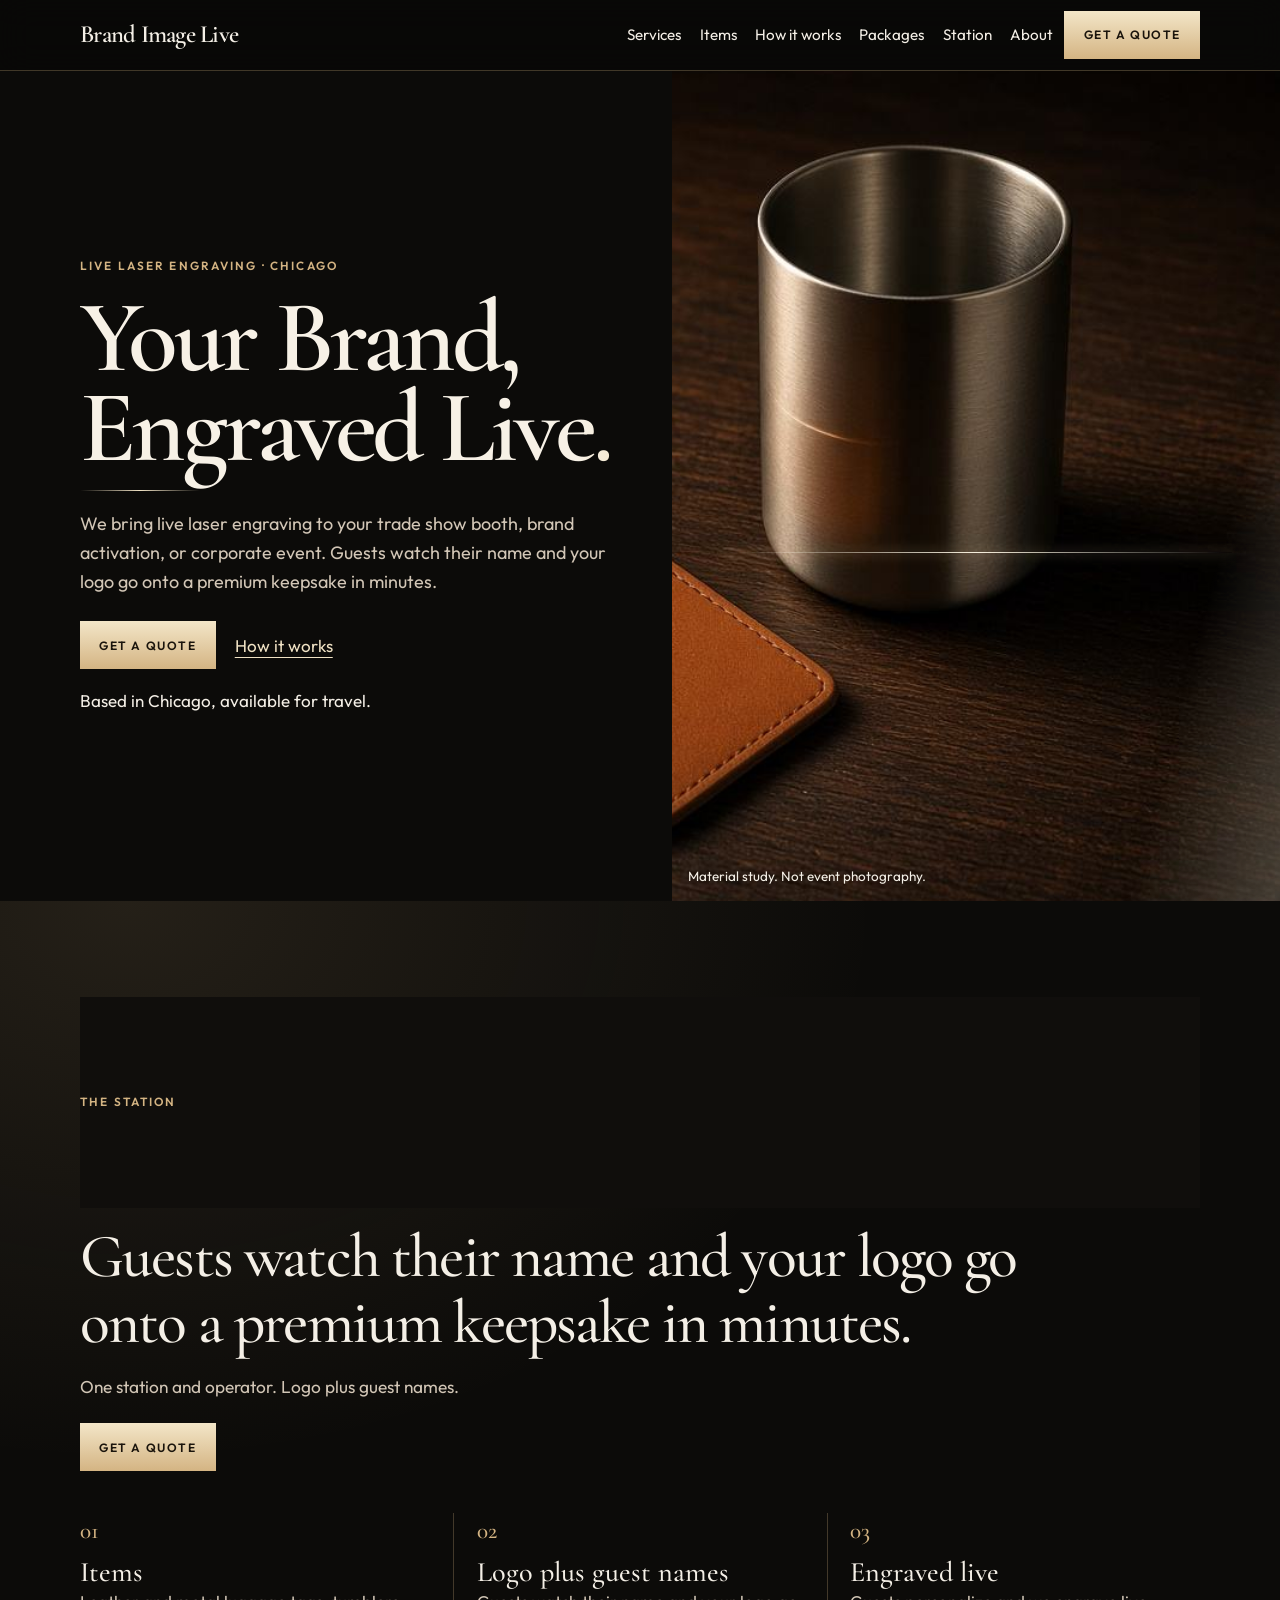
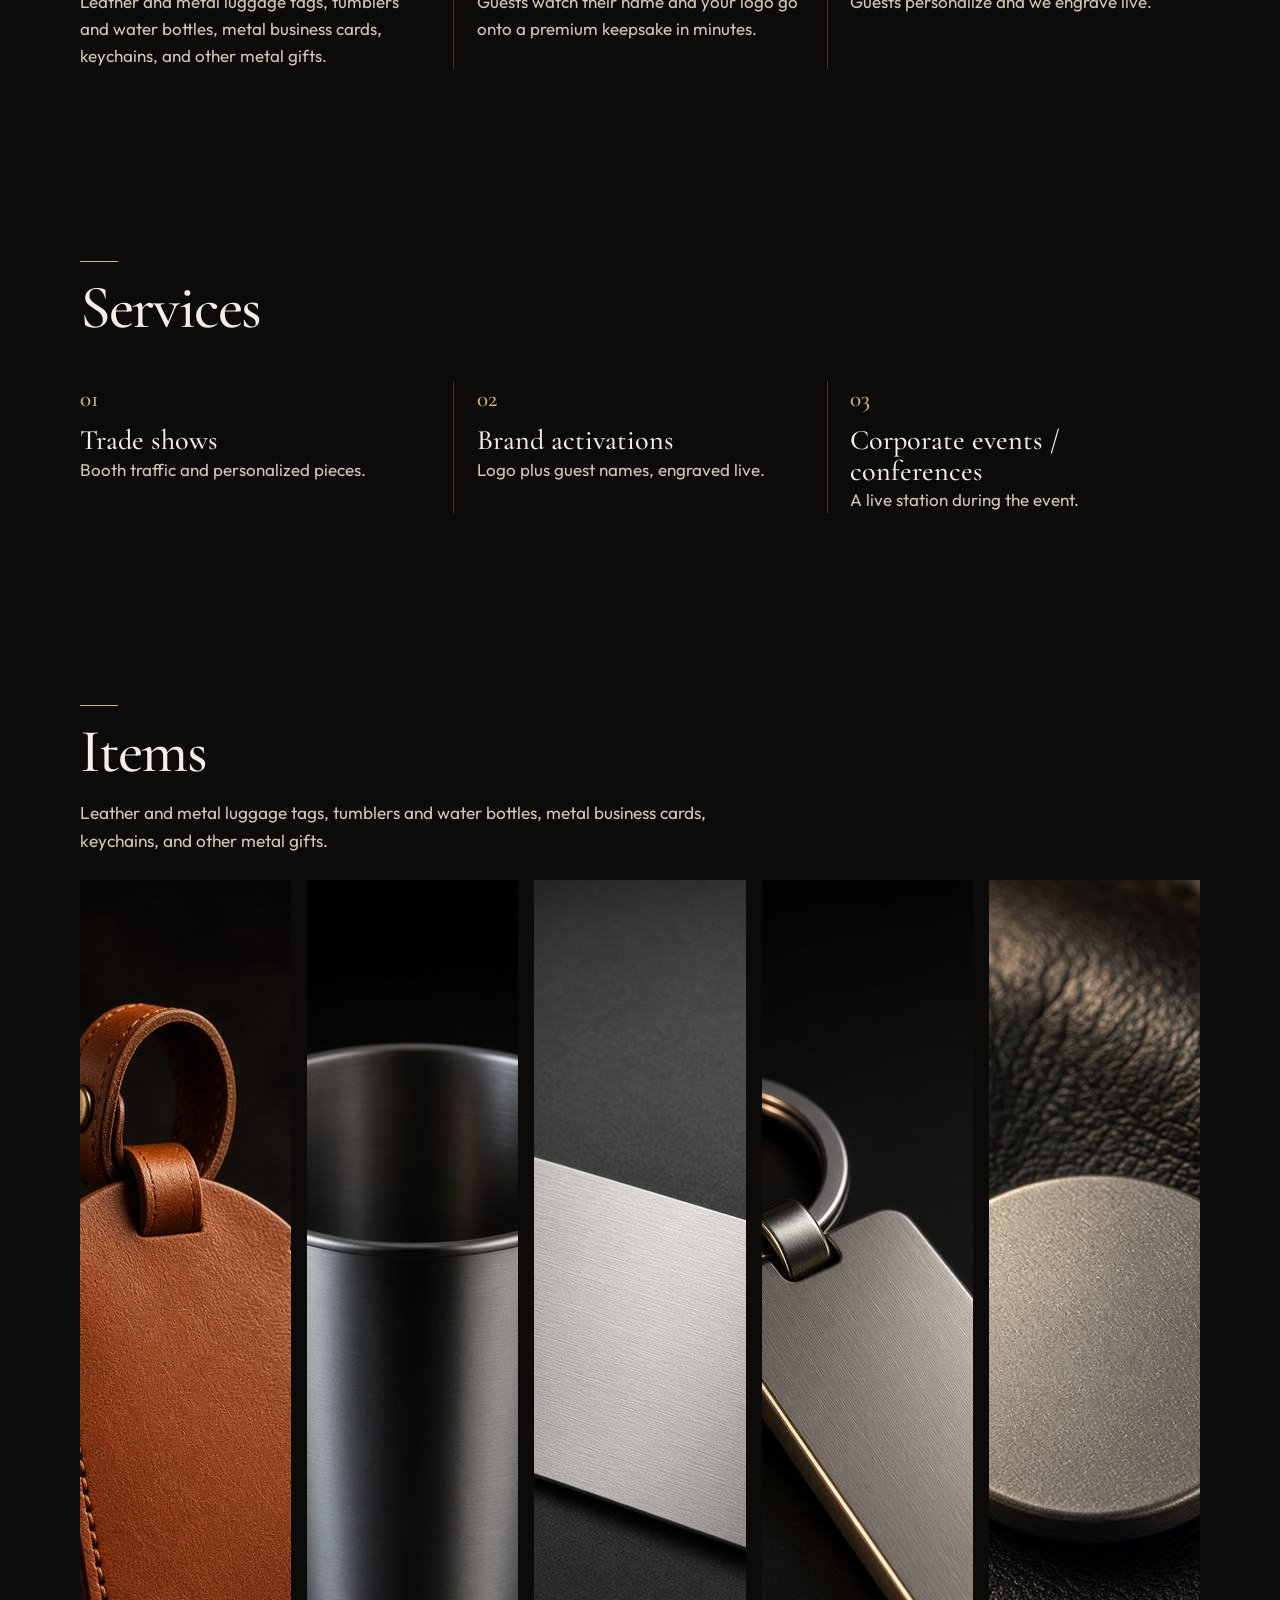
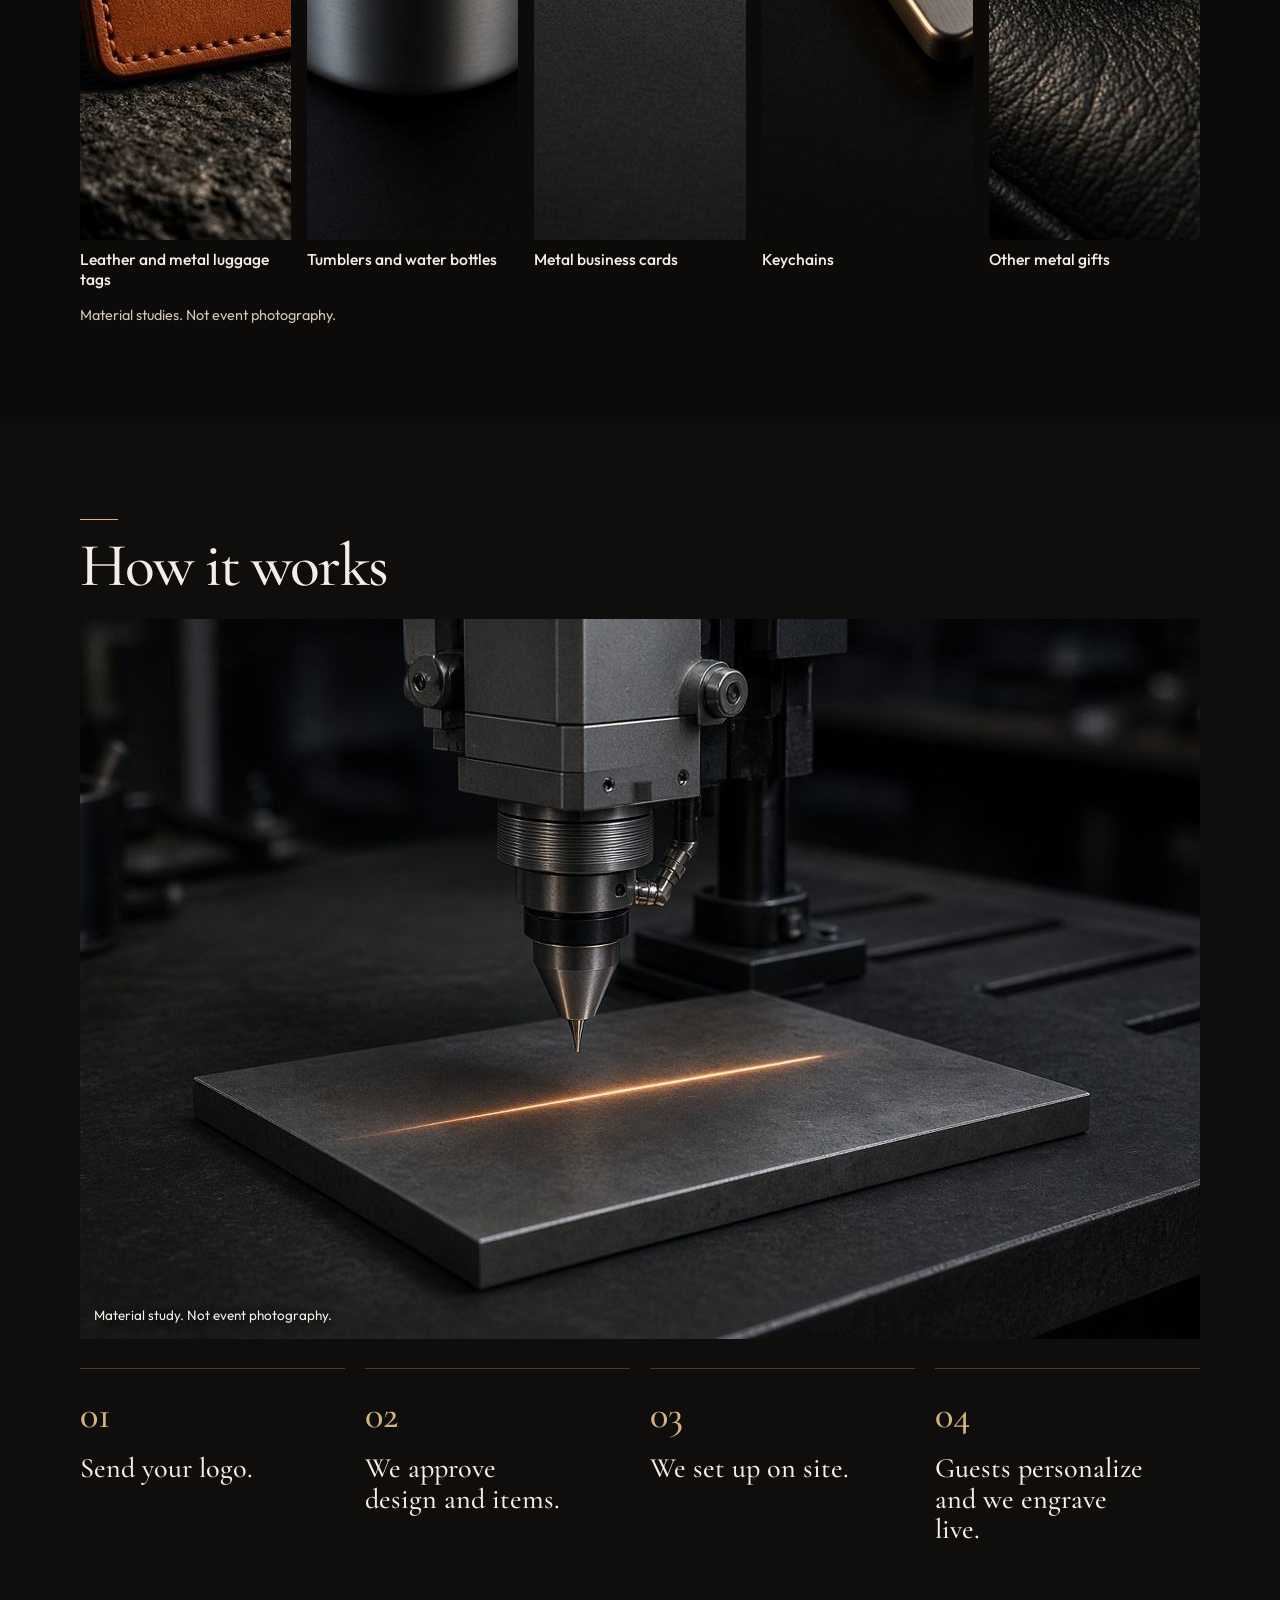
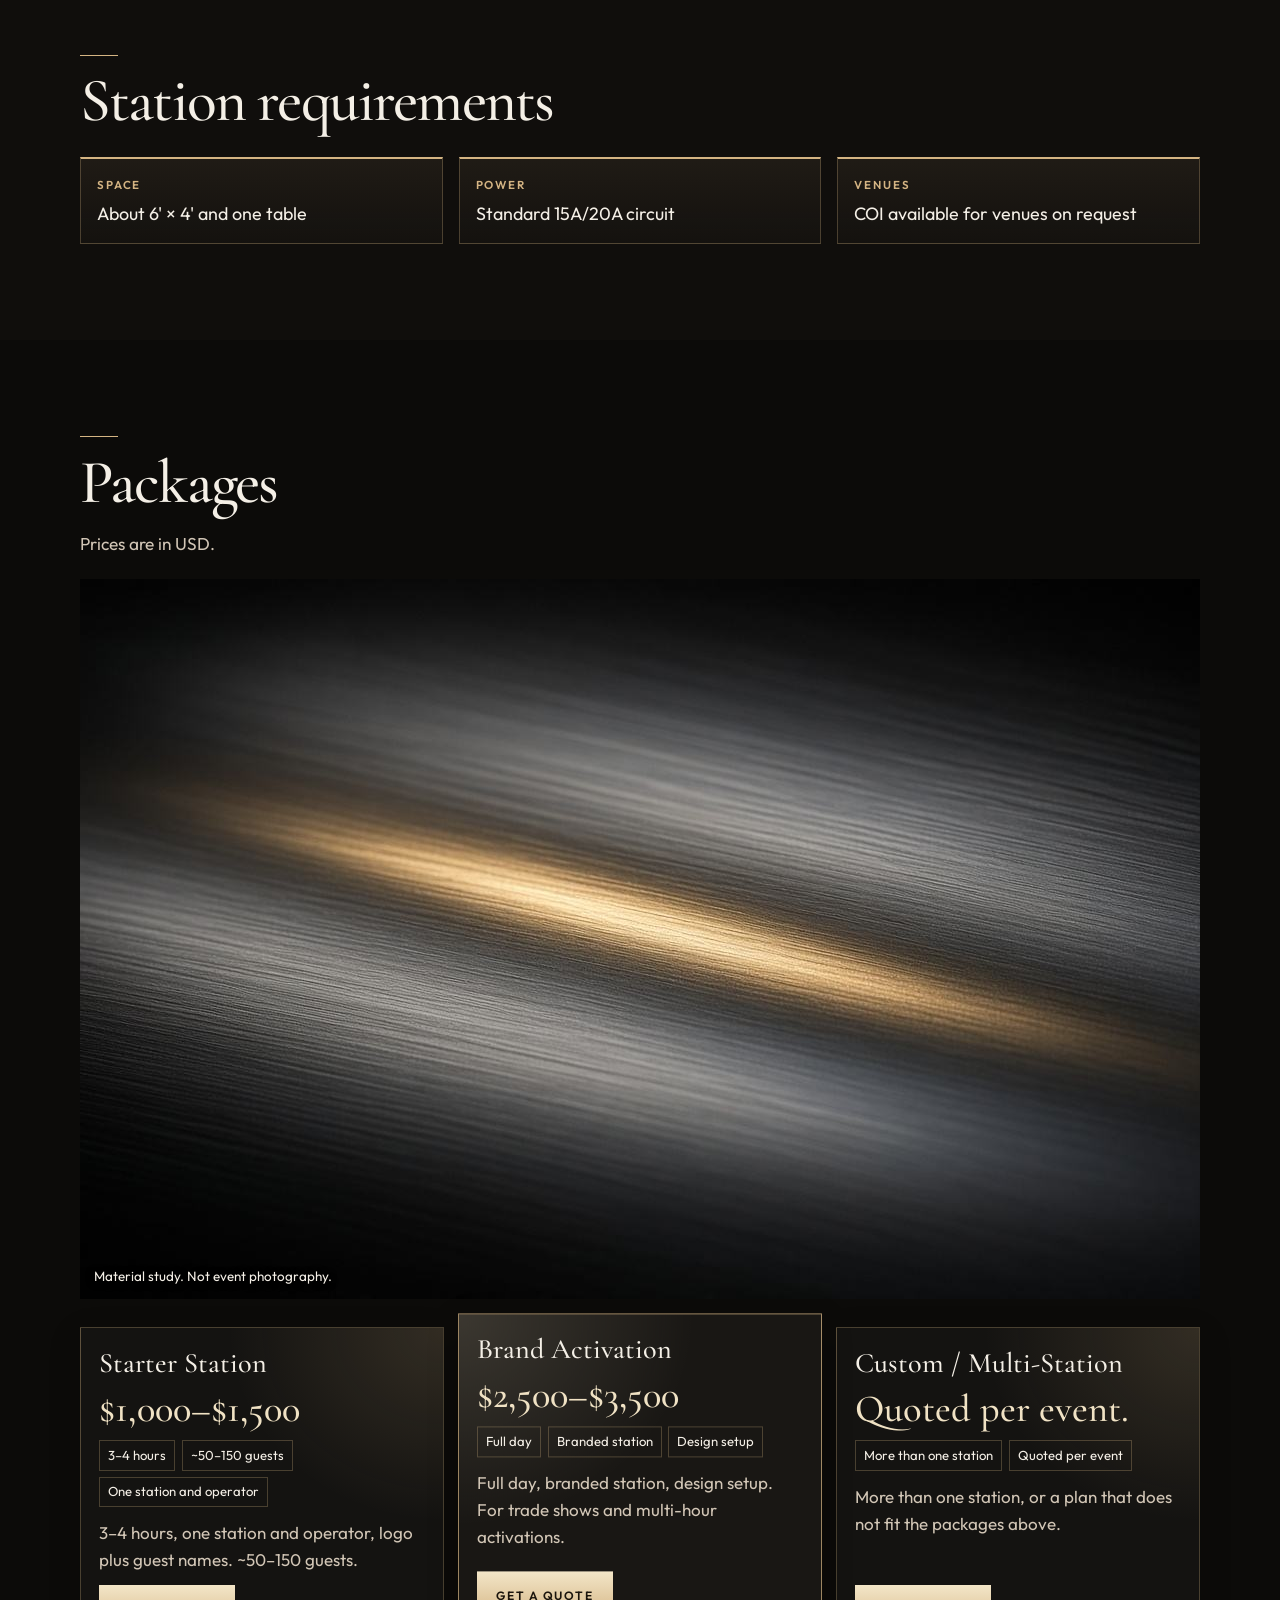
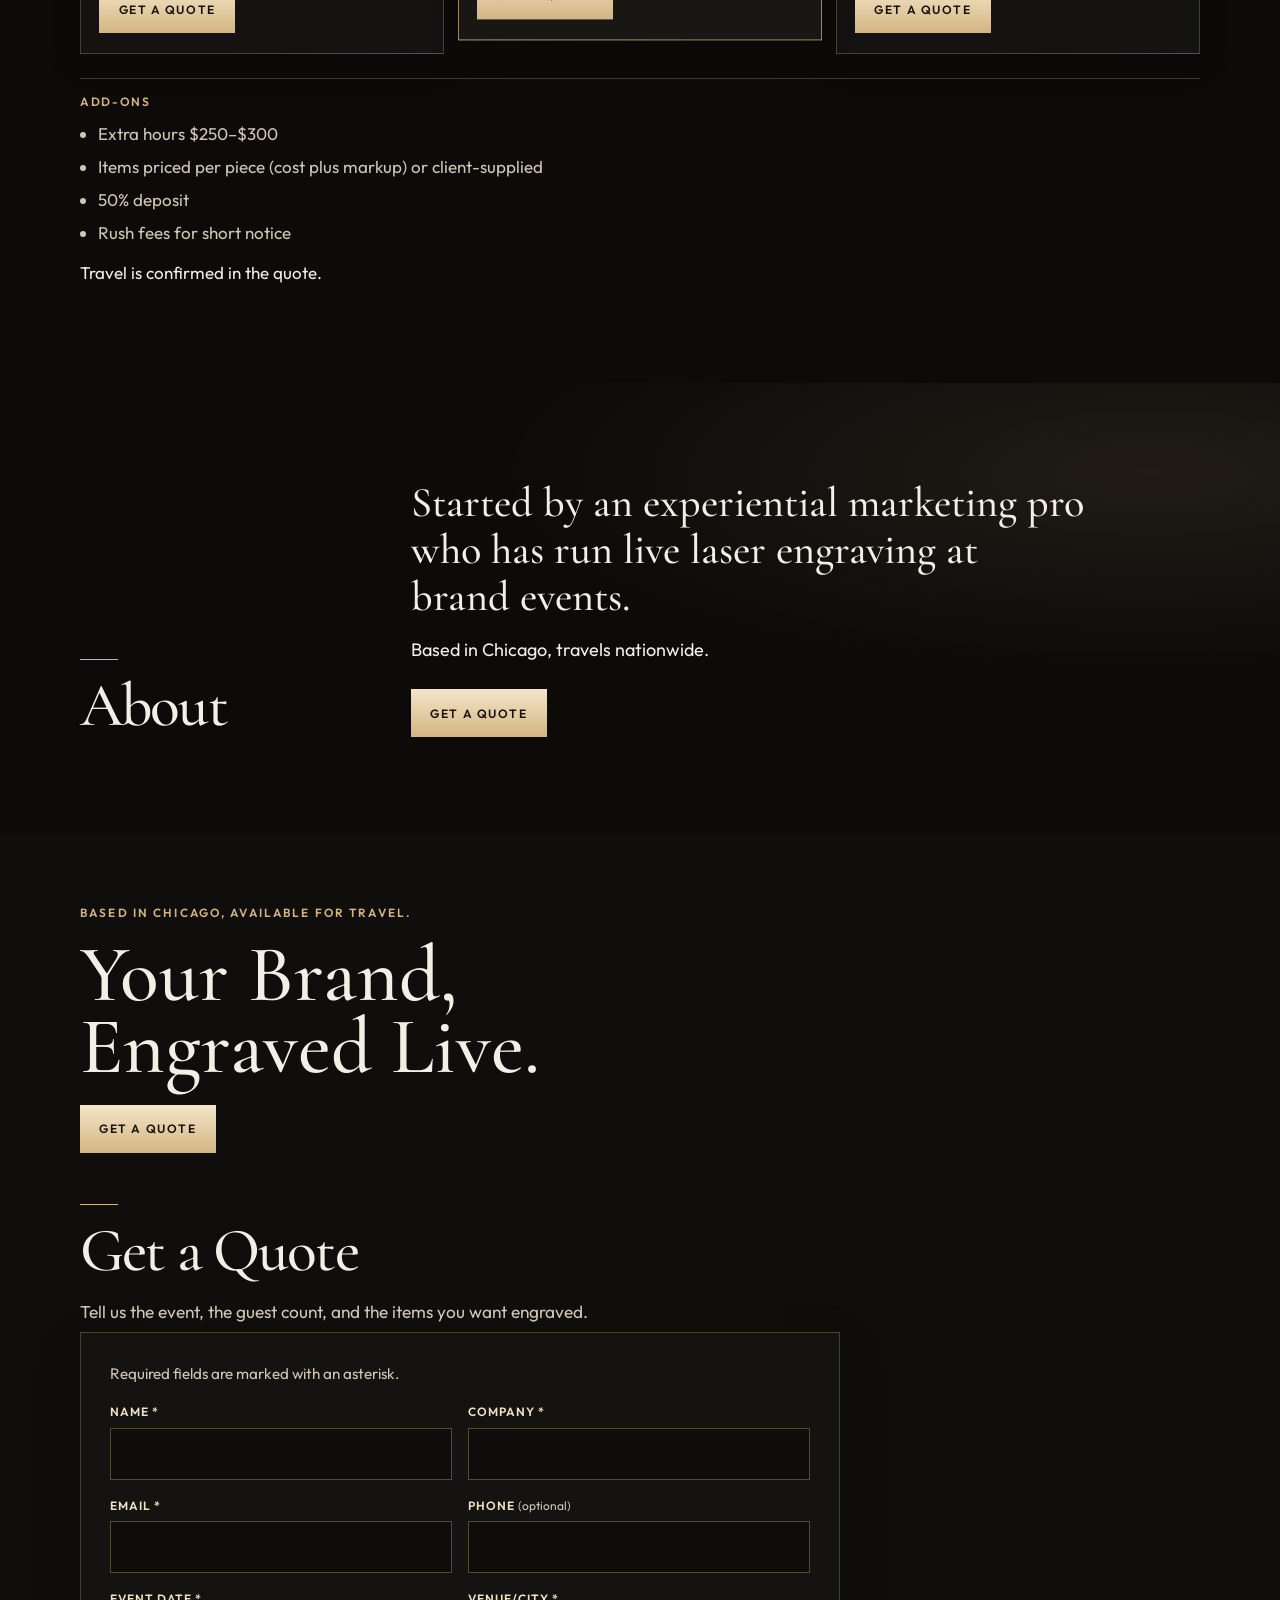
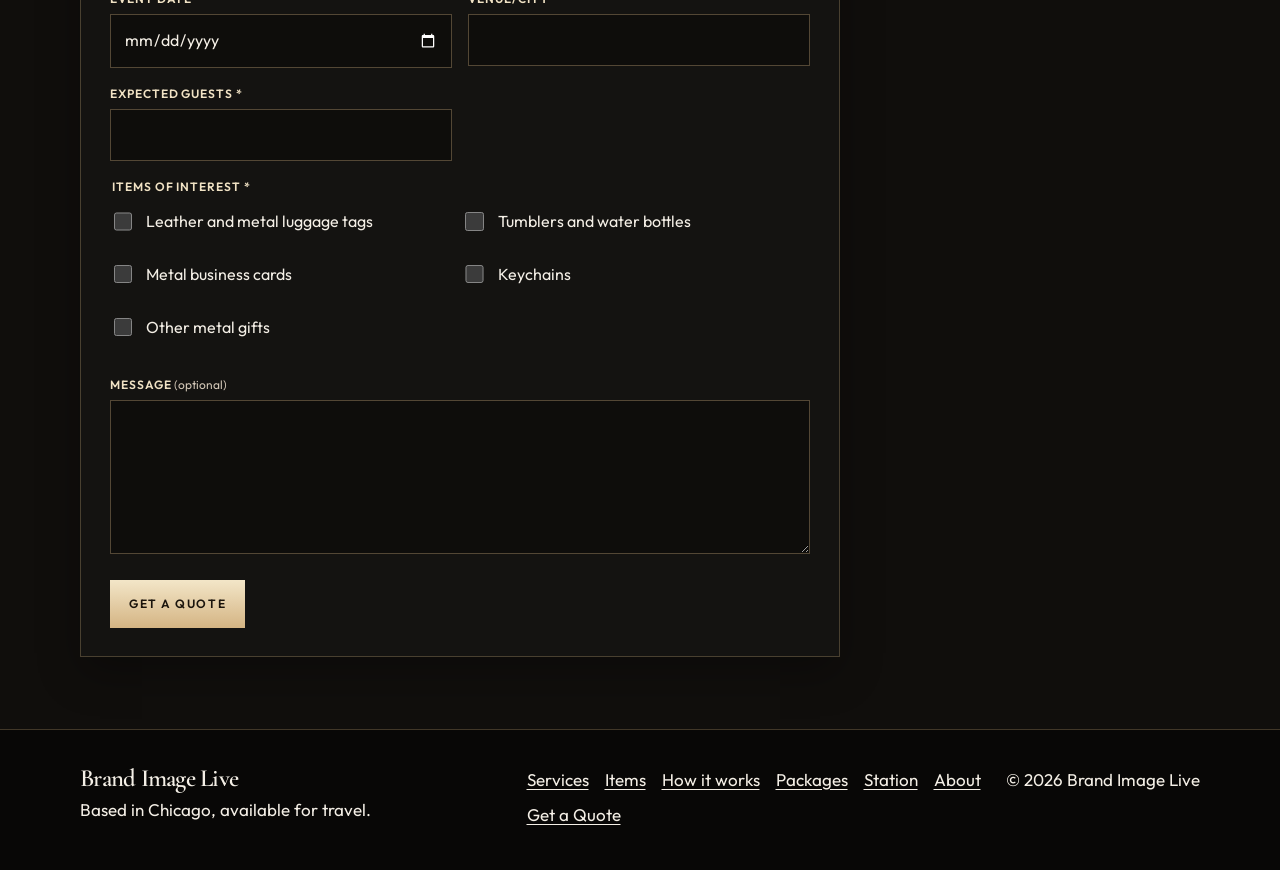
==== commit 34081ff6: "Give the homepage a distinct set of material studies. Replace the repeated still with separate hero," ====
--- a/index.html
+++ b/index.html
@@ -30,7 +30,7 @@
   <link rel="apple-touch-icon" href="apple-touch-icon.png">
   <link rel="preload" href="fonts/cormorant-garamond-600.woff2" as="font" type="font/woff2" crossorigin>
   <link rel="preload" href="fonts/outfit-400.woff2" as="font" type="font/woff2" crossorigin>
-  <link rel="preload" href="images/hero-still.jpg" as="image">
+  <link rel="preload" href="images/hero-show.jpg" as="image">
   <link rel="stylesheet" href="styles.css">
   <script type="application/ld+json">
   {
@@ -83,7 +83,7 @@
         <p class="where">Based in Chicago, available for travel.</p>
       </div>
       <figure class="hero-still">
-        <img class="hero-photo" src="images/hero-still.jpg" width="1280" height="720" alt="A blank leather luggage tag and a plain metal tumbler on a dark table. Material study, not event photography." fetchpriority="high" decoding="async">
+        <img class="hero-photo" src="images/hero-show.jpg" width="1280" height="720" alt="A blank leather luggage tag and a plain metal tumbler on a dark table. Material study, not event photography." fetchpriority="high" decoding="async">
         <span class="laser" aria-hidden="true"></span>
         <figcaption>Material study. Not event photography.</figcaption>
       </figure>
@@ -143,32 +143,56 @@
     </section>
 
     <section class="section items reveal" id="items" aria-labelledby="items-title">
-      <div class="wrap items-layout">
-        <figure class="study">
-          <img src="images/metal-study.jpg" width="1152" height="864" alt="Close view of blank leather on brushed metal. Material study, not event photography." decoding="async">
+      <div class="wrap">
+        <div class="section-head">
+          <h2 id="items-title">Items</h2>
+          <p class="section-intro">Leather and metal luggage tags, tumblers and water bottles, metal business cards, keychains, and other metal gifts.</p>
+        </div>
+        <ul class="item-gallery">
+          <li>
+            <figure>
+              <img src="images/item-tag.jpg" width="720" height="960" alt="Blank leather luggage tag. Material study, not event photography." decoding="async">
+            </figure>
+            <h3>Leather and metal luggage tags</h3>
+          </li>
+          <li>
+            <figure>
+              <img src="images/item-tumbler.jpg" width="720" height="960" alt="Plain steel tumbler. Material study, not event photography." decoding="async">
+            </figure>
+            <h3>Tumblers and water bottles</h3>
+          </li>
+          <li>
+            <figure>
+              <img src="images/item-card.jpg" width="720" height="960" alt="Blank metal card. Material study, not event photography." decoding="async">
+            </figure>
+            <h3>Metal business cards</h3>
+          </li>
+          <li>
+            <figure>
+              <img src="images/item-key.jpg" width="720" height="960" alt="Blank metal key fob. Material study, not event photography." decoding="async">
+            </figure>
+            <h3>Keychains</h3>
+          </li>
+          <li>
+            <figure>
+              <img src="images/item-token.jpg" width="720" height="960" alt="Blank metal disc on leather. Material study, not event photography." decoding="async">
+            </figure>
+            <h3>Other metal gifts</h3>
+          </li>
+        </ul>
+        <p class="study-note">Material studies. Not event photography.</p>
+      </div>
+    </section>
+
+    <section class="ink reveal" id="process" aria-labelledby="process-title">
+      <div class="wrap">
+        <div class="section-head">
+          <h2 id="process-title">How it works</h2>
+        </div>
+        <figure class="process-still">
+          <img src="images/process-station.jpg" width="1280" height="720" alt="A laser head above a blank metal plate. Material study, not event photography." decoding="async">
           <figcaption>Material study. Not event photography.</figcaption>
         </figure>
-        <div>
-          <div class="section-head">
-            <h2 id="items-title">Items</h2>
-            <p class="section-intro">Leather and metal luggage tags, tumblers and water bottles, metal business cards, keychains, and other metal gifts.</p>
-          </div>
-          <ul class="item-list">
-            <li>Leather and metal luggage tags</li>
-            <li>Tumblers and water bottles</li>
-            <li>Metal business cards</li>
-            <li>Keychains</li>
-            <li>Other metal gifts</li>
-          </ul>
-        </div>
-      </div>
-    </section>
-
-    <section class="ink reveal" id="process" aria-labelledby="process-title">
-      <div class="wrap">
-        <div class="section-head">
-          <h2 id="process-title">How it works</h2>
-        </div>
         <ol class="steps">
           <li>
             <span class="idx" aria-hidden="true">01</span>
@@ -218,6 +242,10 @@
           <h2 id="packages-title">Packages</h2>
           <p class="section-intro">Prices are in USD.</p>
         </div>
+        <figure class="package-still">
+          <img src="images/steel-light.jpg" width="1280" height="720" alt="Brushed steel with a warm line of light. Material study, not event photography." decoding="async">
+          <figcaption>Material study. Not event photography.</figcaption>
+        </figure>
         <div class="package-grid">
           <article class="package">
             <h3>Starter Station</h3>
--- a/styles.css
+++ b/styles.css
@@ -381,24 +381,54 @@
 }
 
 .items { background: var(--ink); }
-.items-layout { display: grid; gap: 1.6rem; }
-.study { position: relative; margin: 0; overflow: hidden; }
-.study img {
+.item-gallery {
+  display: grid;
+  grid-template-columns: 1fr 1fr;
+  gap: 0.85rem 0.7rem;
+  margin: 1.6rem 0 0;
+  padding: 0;
+  list-style: none;
+}
+.item-gallery figure { margin: 0; overflow: hidden; background: #14120f; }
+.item-gallery img {
   width: 100%;
-  aspect-ratio: 4 / 5;
+  aspect-ratio: 3 / 4;
   object-fit: cover;
-  object-position: 72% 35%;
-  transition: transform 0.7s ease;
-}
-.study:hover img { transform: scale(1.04); }
-.item-list { margin-top: 1.2rem; }
-.item-list li {
-  padding: 0.8rem 0;
-  border-top: 1px solid var(--line);
-  color: var(--cream);
-  font-family: var(--serif);
-  font-size: clamp(1.5rem, 3vw, 2.05rem);
-  line-height: 1.12;
+  transition: transform 0.6s ease;
+}
+.item-gallery li:hover img { transform: scale(1.04); }
+.item-gallery h3 {
+  margin-top: 0.55rem;
+  font-family: var(--sans);
+  font-size: 0.98rem;
+  font-weight: 500;
+  letter-spacing: 0;
+  line-height: 1.3;
+}
+.study-note { margin-top: 0.9rem; color: var(--muted); font-size: 0.9rem; }
+
+.process-still,
+.package-still {
+  position: relative;
+  margin: 1.35rem 0 0;
+  overflow: hidden;
+}
+.process-still img,
+.package-still img {
+  width: 100%;
+  aspect-ratio: 16 / 7;
+  object-fit: cover;
+}
+.process-still img { object-position: center 42%; }
+.package-still img { aspect-ratio: 16 / 5; object-position: center 55%; }
+.process-still figcaption,
+.package-still figcaption {
+  position: absolute;
+  left: 0.9rem;
+  bottom: 0.75rem;
+  color: var(--cream);
+  font-size: 0.84rem;
+  text-shadow: 0 1px 8px rgba(0, 0, 0, 0.75);
 }
 
 .ink { background: #100e0c; }
@@ -660,7 +690,7 @@
   }
   .approach-list li:first-child, .service-list li:first-child { padding-left: 0; border-left: 0; }
   .service-list li:last-child { border-bottom: 0; }
-  .items-layout { grid-template-columns: 0.8fr 1.2fr; gap: 3.2rem; align-items: center; }
+  .item-gallery { grid-template-columns: repeat(3, 1fr); gap: 1rem; }
   .steps { grid-template-columns: repeat(4, 1fr); gap: 1.25rem; }
   .spec-grid { grid-template-columns: repeat(3, 1fr); gap: 1rem; }
   .package-grid { grid-template-columns: repeat(3, 1fr); align-items: stretch; }
@@ -673,6 +703,10 @@
   .summary div { grid-template-columns: 11rem 1fr; gap: 1rem; }
   .footer-grid { grid-template-columns: 1.3fr 1.4fr auto; align-items: start; }
   .legal { text-align: right; }
+}
+
+@media (min-width: 1100px) {
+  .item-gallery { grid-template-columns: repeat(5, 1fr); }
 }
 
 @media (min-width: 900px) {
@@ -712,7 +746,7 @@
 @media (prefers-reduced-motion: reduce) {
   html { scroll-behavior: auto; }
   .hero h1::after, .laser, .hero-still::after, .reveal.is-in { animation: none; }
-  .hero-still img, .study img { transform: none; }
-  .btn, .package, .study img { transition: none; }
+  .hero-still img, .item-gallery img, .item-gallery li:hover img { transform: none; }
+  .btn, .package, .item-gallery img { transition: none; }
   .package:hover, .package-focus, .package-focus:hover { transform: none; }
 }
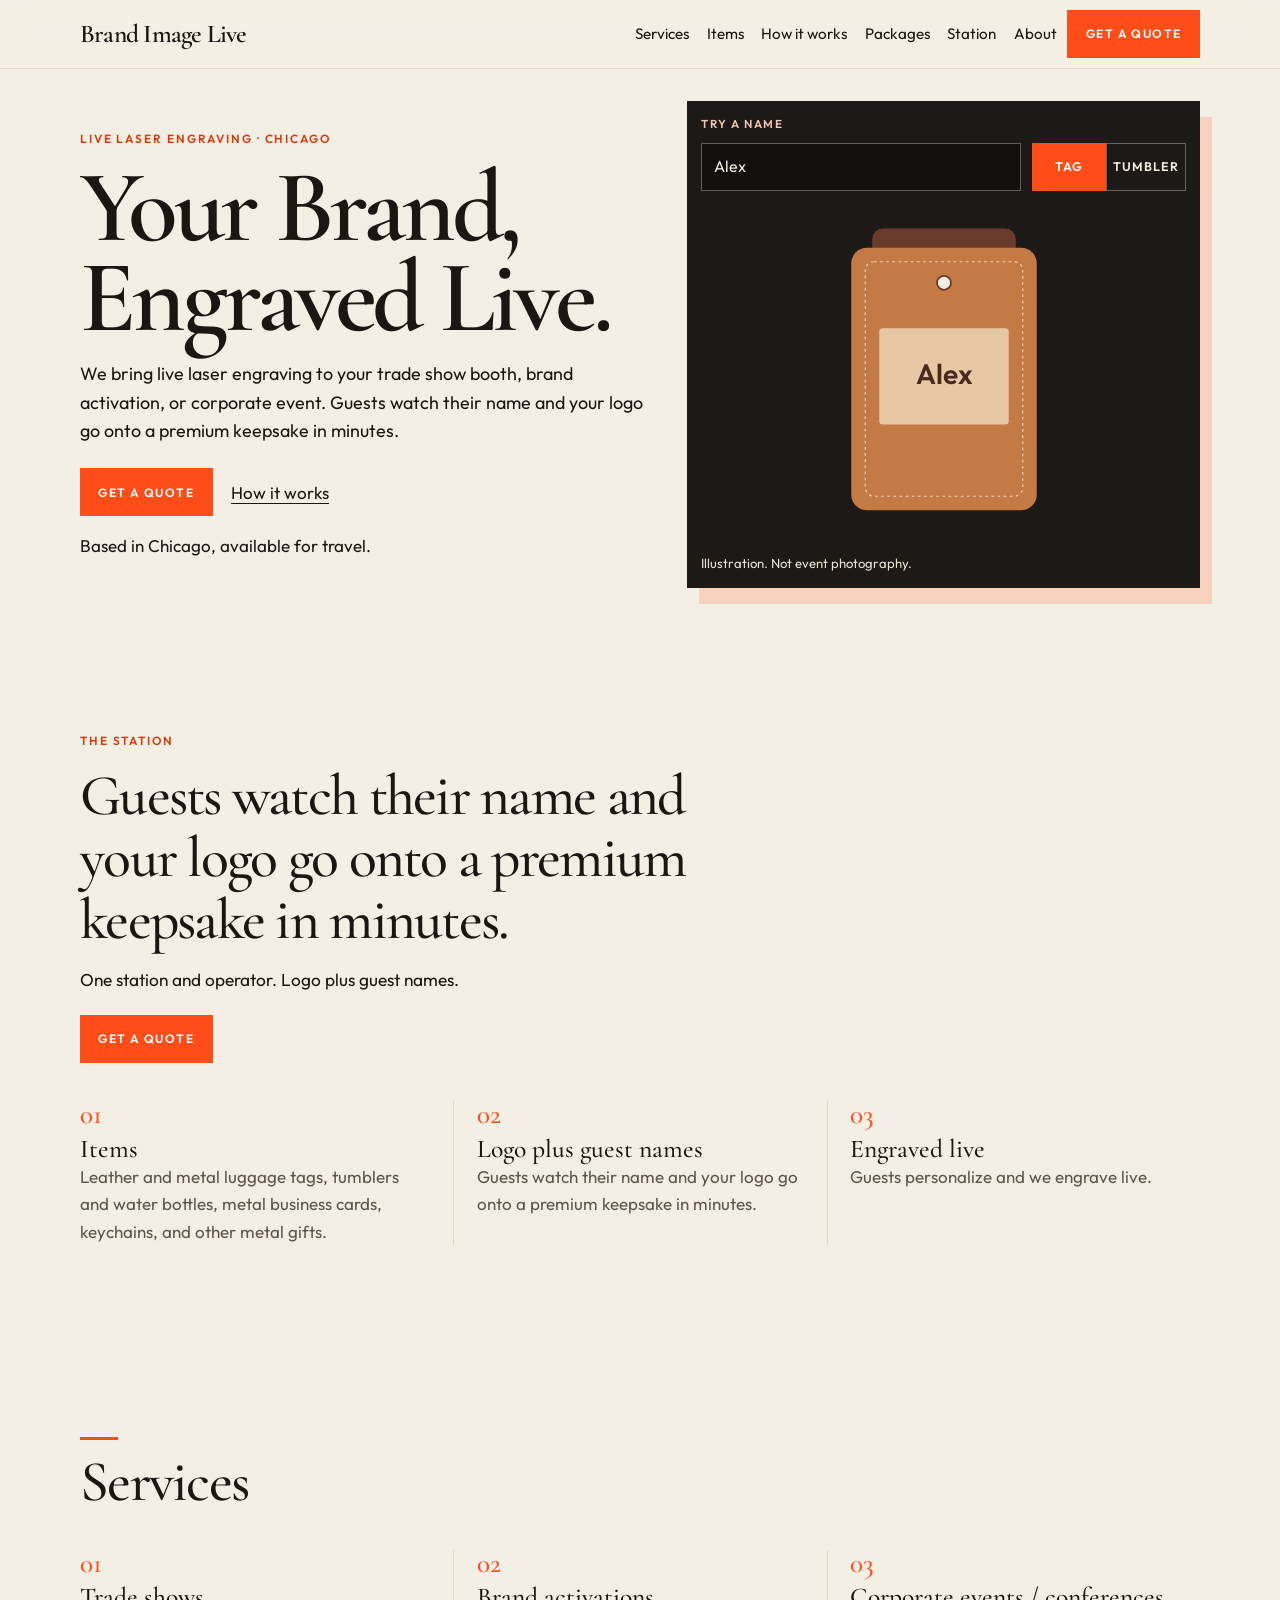
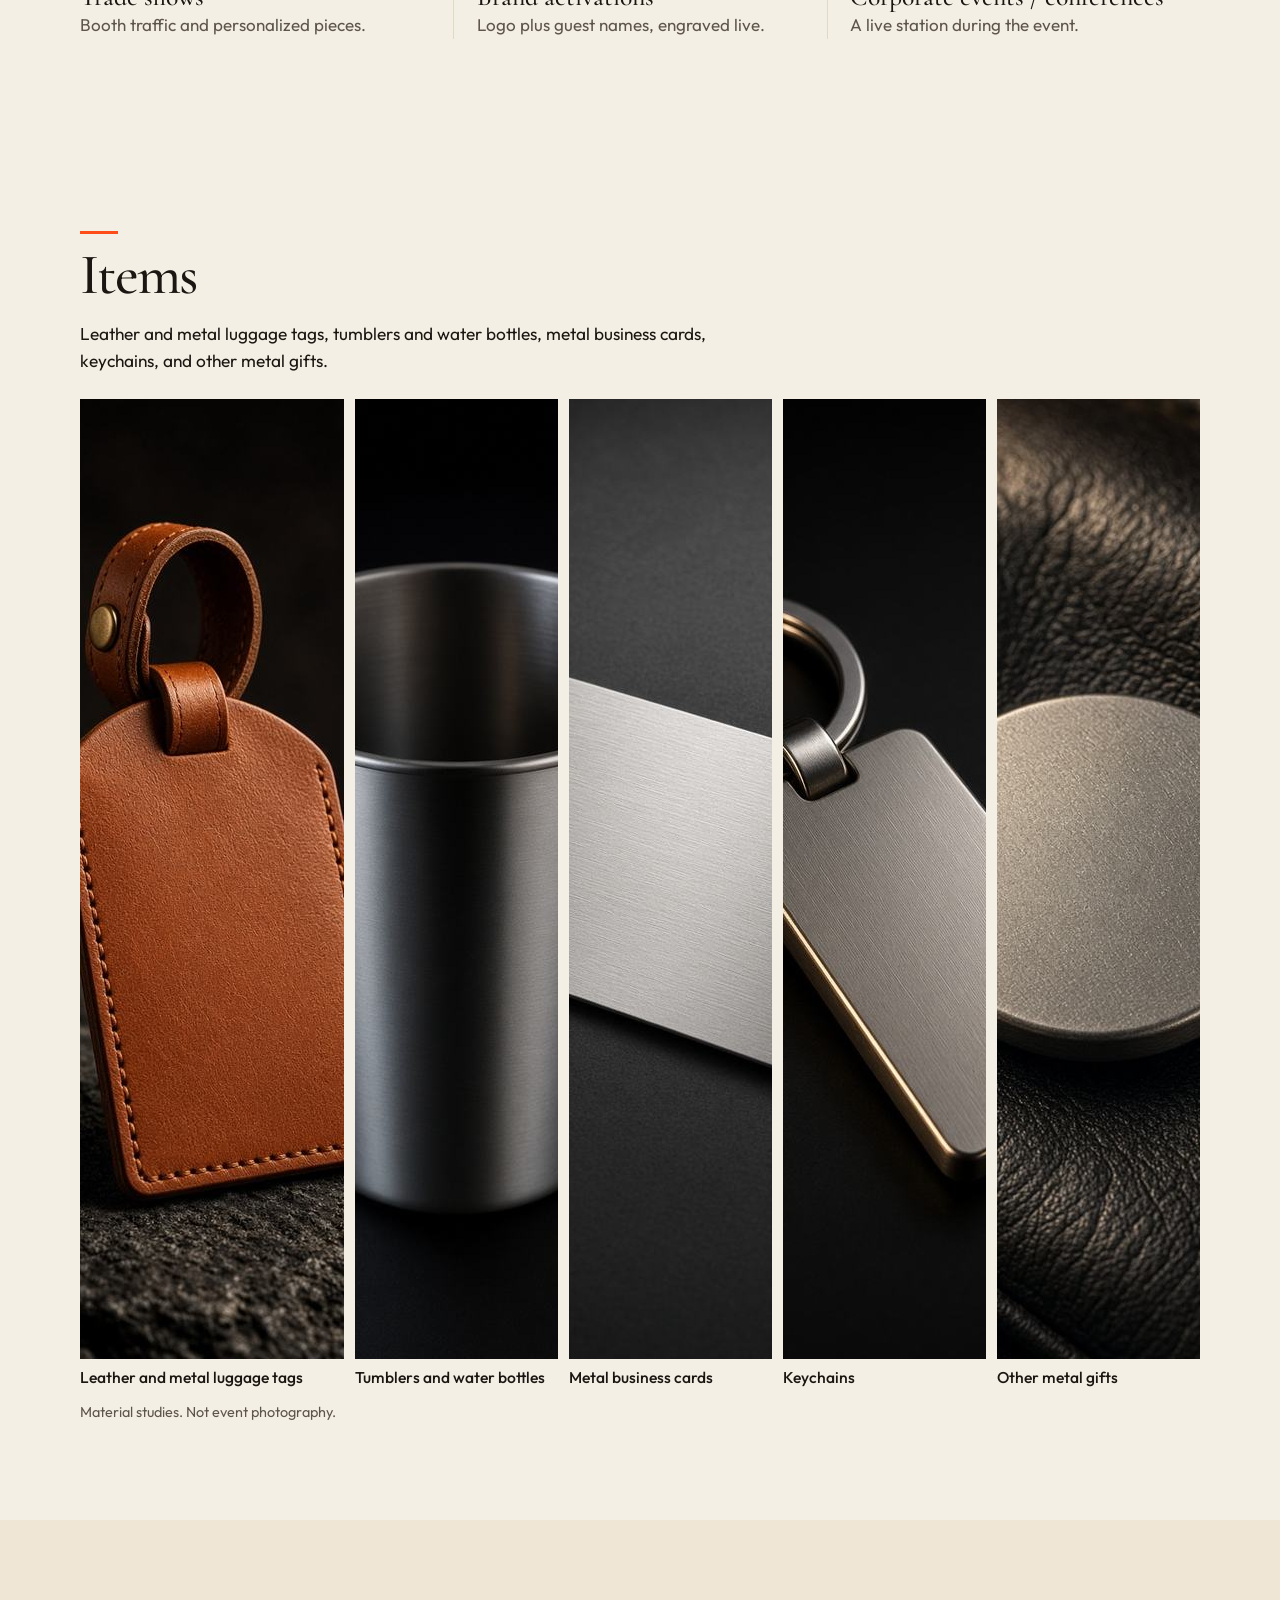
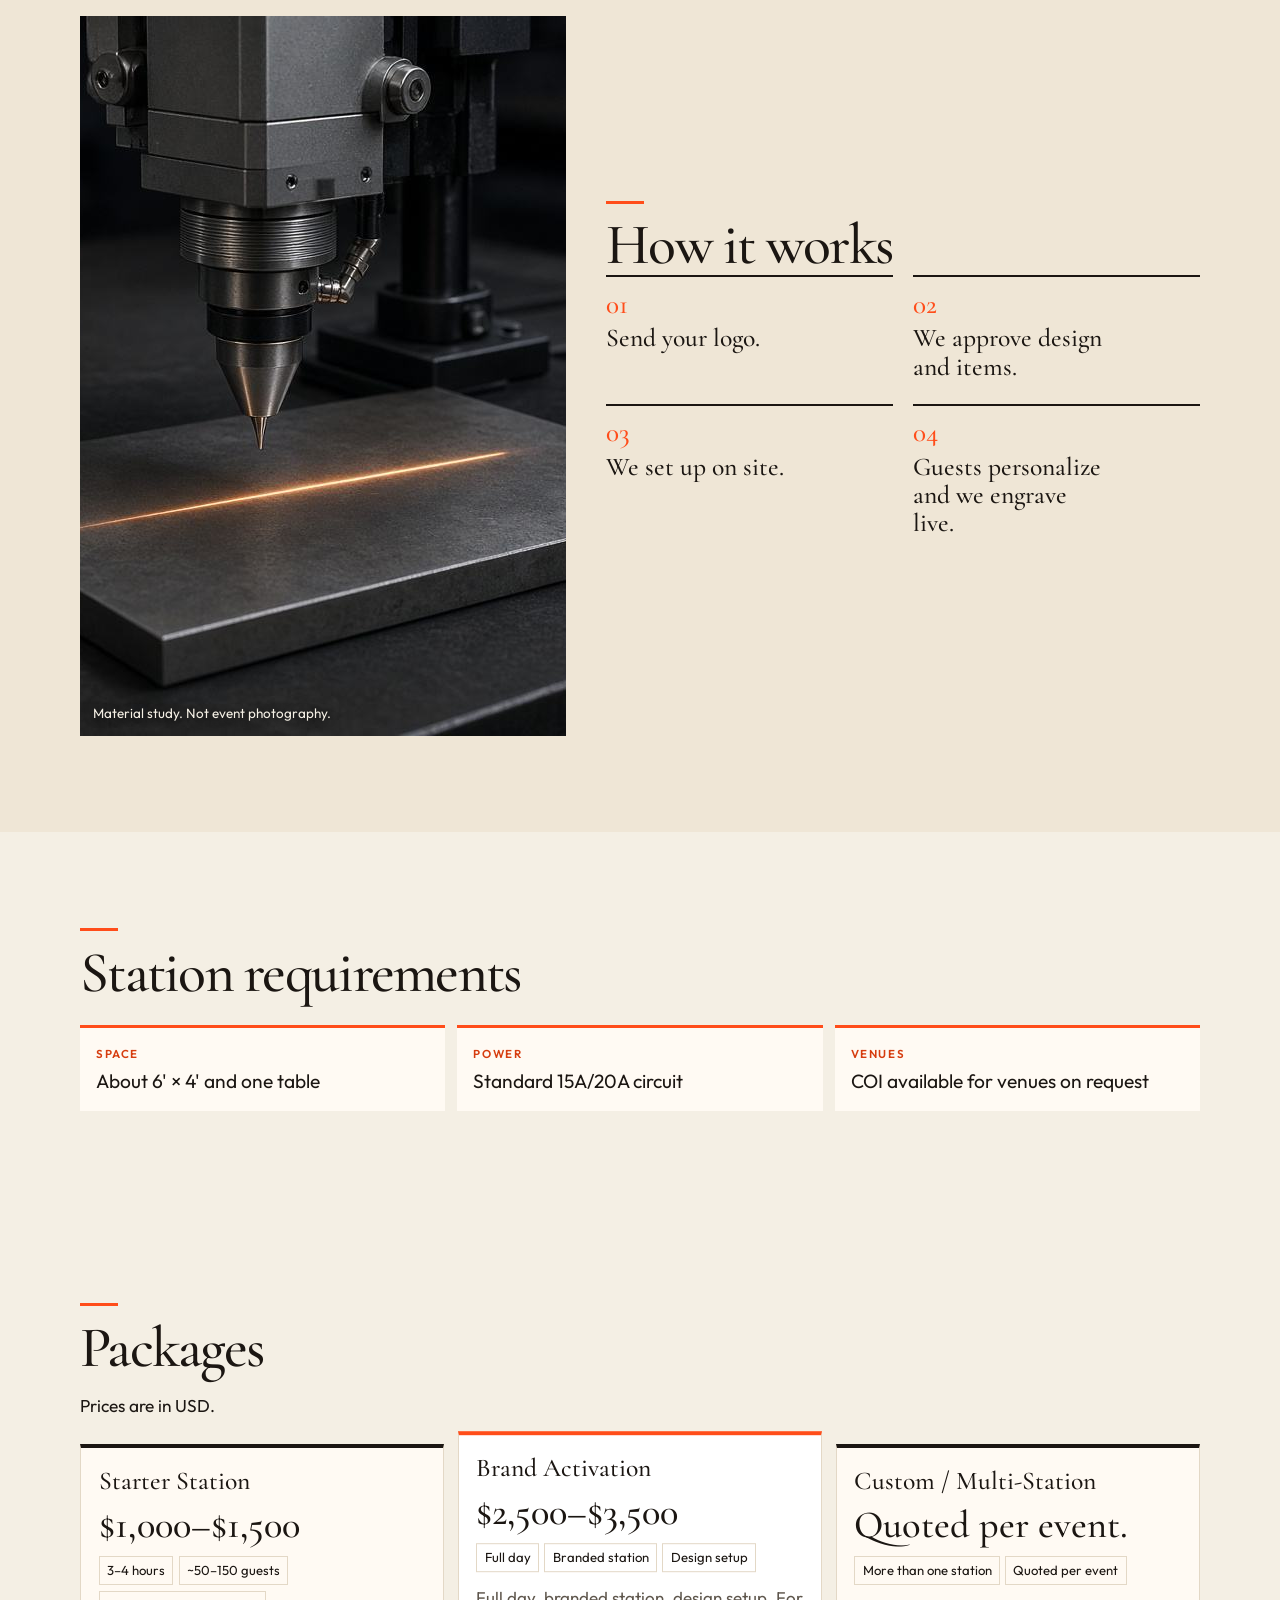
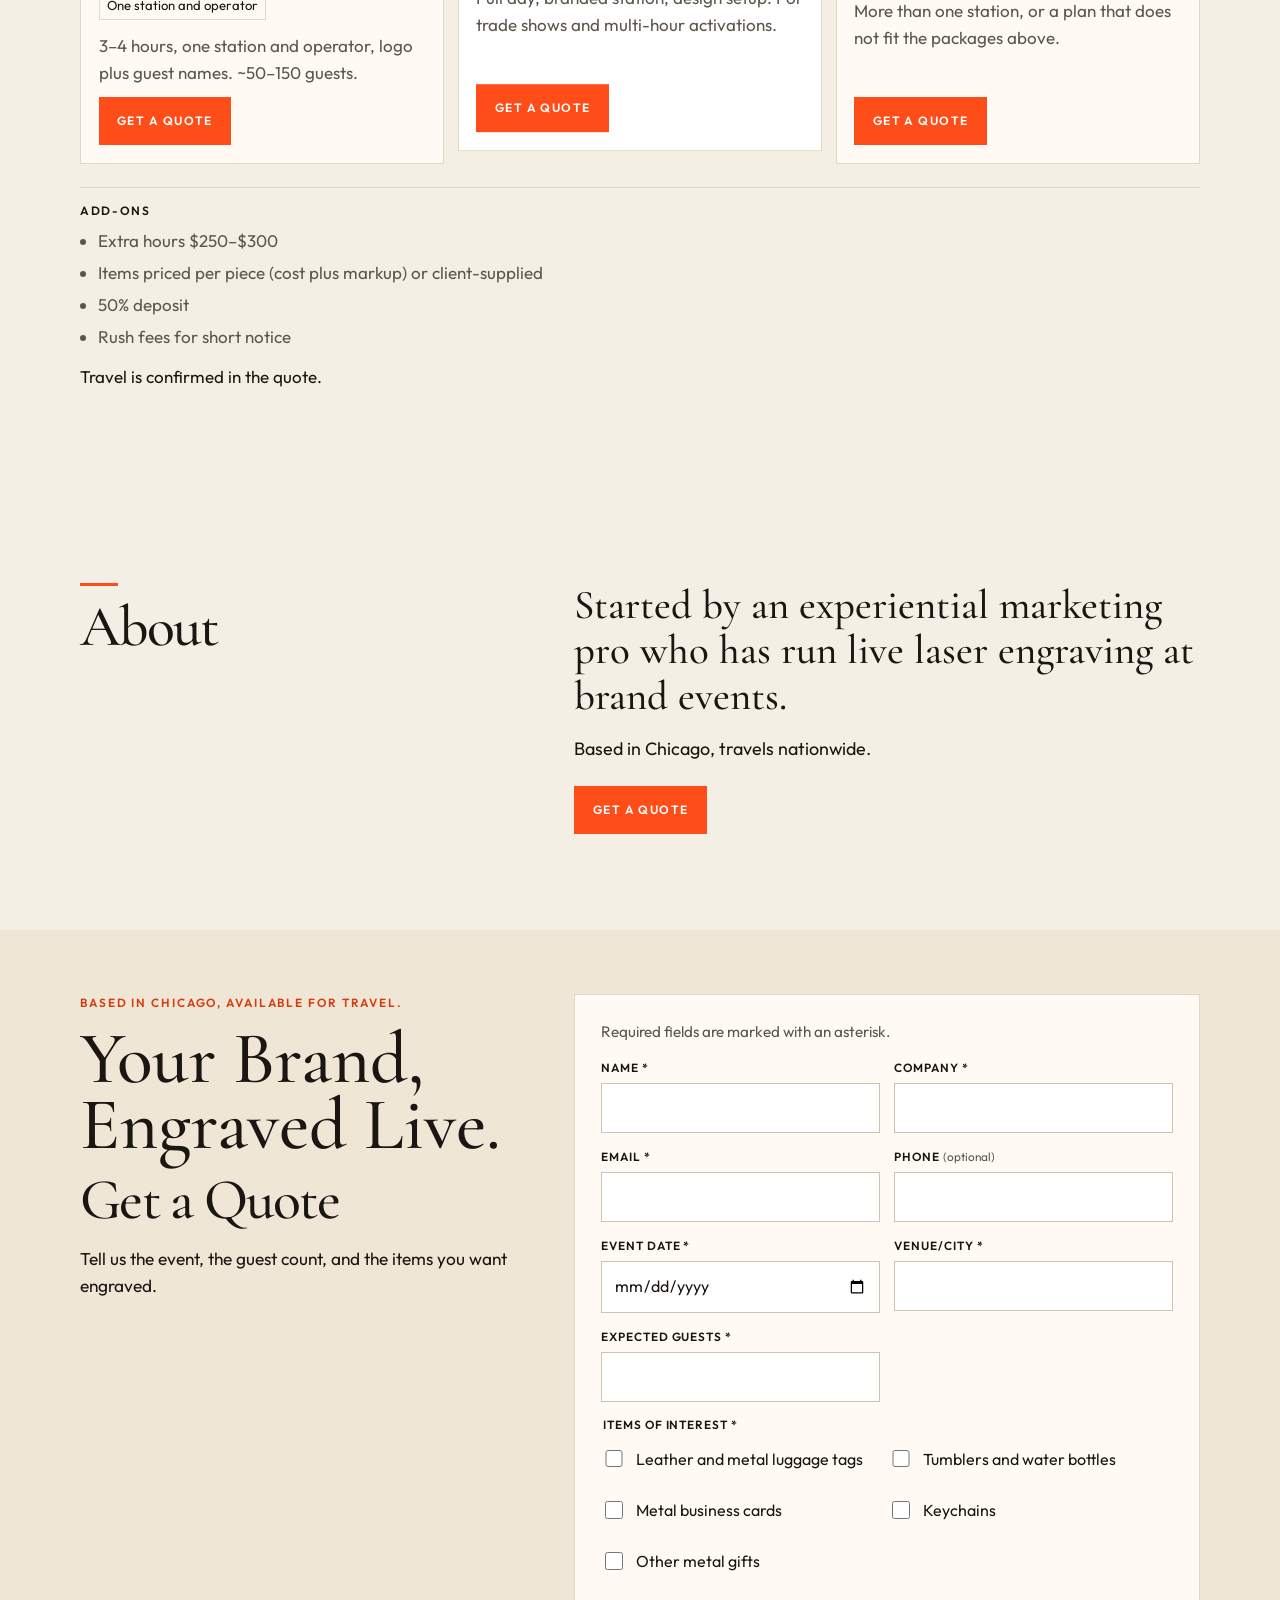
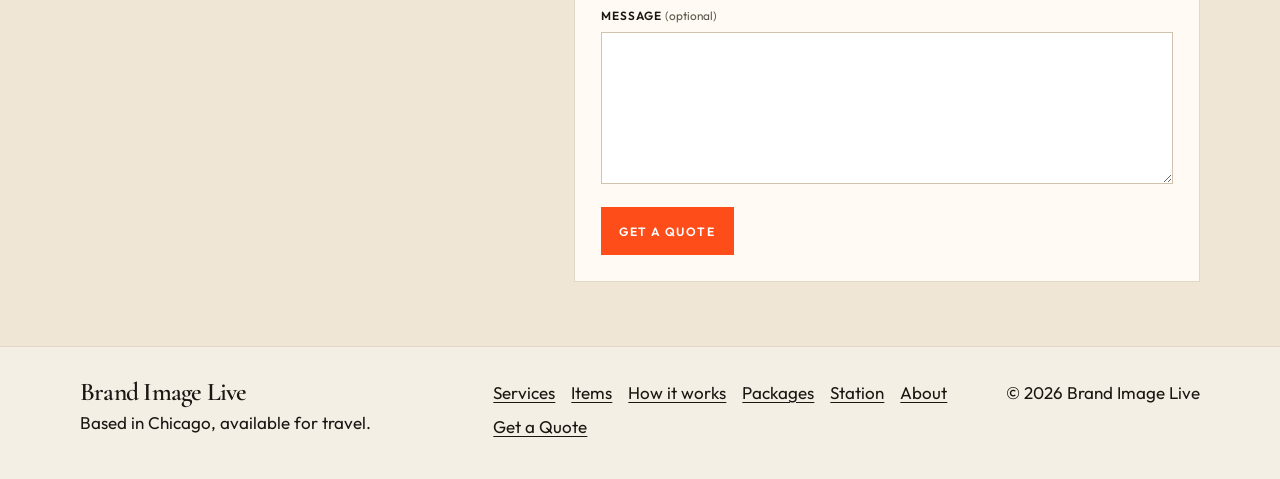
==== commit 27306dba: "Rebuild the homepage around a live name-engraving preview. Save the previous homepage under /previou" ====
--- a/index.html
+++ b/index.html
@@ -7,8 +7,8 @@
   <meta name="description" content="On-site live laser engraving for trade shows, brand activations, and corporate events. Personalized luggage tags, tumblers, and metal gifts engraved while guests watch. Based in Chicago, available for travel.">
   <meta name="author" content="Brand Image Live">
   <meta name="robots" content="index, follow">
-  <meta name="theme-color" content="#0c0b09">
-  <meta name="color-scheme" content="dark">
+  <meta name="theme-color" content="#f4efe4">
+  <meta name="color-scheme" content="light">
   <meta name="format-detection" content="telephone=no, email=no, address=no">
   <link rel="canonical" href="https://artmro2.github.io/brand-image-live/">
   <meta property="og:type" content="website">
@@ -30,7 +30,6 @@
   <link rel="apple-touch-icon" href="apple-touch-icon.png">
   <link rel="preload" href="fonts/cormorant-garamond-600.woff2" as="font" type="font/woff2" crossorigin>
   <link rel="preload" href="fonts/outfit-400.woff2" as="font" type="font/woff2" crossorigin>
-  <link rel="preload" href="images/hero-show.jpg" as="image">
   <link rel="stylesheet" href="styles.css">
   <script type="application/ld+json">
   {
@@ -71,28 +70,62 @@
   </header>
 
   <main id="content">
-    <section class="hero" aria-labelledby="hero-title">
-      <div class="hero-copy">
-        <p class="eyebrow">Live laser engraving · Chicago</p>
-        <h1 id="hero-title">Your Brand, <br>Engraved Live.</h1>
-        <p class="lede">We bring live laser engraving to your trade show booth, brand activation, or corporate event. Guests watch their name and your logo go onto a premium keepsake in minutes.</p>
-        <div class="cta-row">
-          <a class="btn" href="#quote">Get a Quote</a>
-          <a class="link" href="#process">How it works</a>
-        </div>
-        <p class="where">Based in Chicago, available for travel.</p>
-      </div>
-      <figure class="hero-still">
-        <img class="hero-photo" src="images/hero-show.jpg" width="1280" height="720" alt="A blank leather luggage tag and a plain metal tumbler on a dark table. Material study, not event photography." fetchpriority="high" decoding="async">
-        <span class="laser" aria-hidden="true"></span>
-        <figcaption>Material study. Not event photography.</figcaption>
-      </figure>
+    <section class="hero">
+      <div class="wrap hero-grid">
+        <div class="hero-copy">
+          <p class="eyebrow">Live laser engraving · Chicago</p>
+          <h1 id="hero-title">Your Brand, <br>Engraved Live.</h1>
+          <p class="lede">We bring live laser engraving to your trade show booth, brand activation, or corporate event. Guests watch their name and your logo go onto a premium keepsake in minutes.</p>
+          <div class="cta-row">
+            <a class="btn" href="#quote">Get a Quote</a>
+            <a class="link" href="#process">How it works</a>
+          </div>
+          <p class="where">Based in Chicago, available for travel.</p>
+        </div>
+        <div class="bench" id="bench-stage" data-active="tag">
+          <div class="bench-bar">
+            <label for="preview-name">Try a name</label>
+            <input id="preview-name" type="text" maxlength="16" value="Alex" autocomplete="off" spellcheck="false" enterkeyhint="done">
+            <div class="piece-toggle" role="group" aria-label="Piece">
+              <button class="piece-btn is-on" type="button" data-piece="tag" aria-pressed="true">Tag</button>
+              <button class="piece-btn" type="button" data-piece="tumbler" aria-pressed="false">Tumbler</button>
+            </div>
+          </div>
+          <div class="stage">
+            <svg class="piece piece-tag" viewBox="0 0 320 400" role="img" aria-label="A luggage tag with a name being engraved. Illustration, not event photography.">
+              <rect x="78" y="36" width="164" height="36" rx="12" fill="#6a3b28"/>
+              <rect x="54" y="58" width="212" height="300" rx="18" fill="#c47a45"/>
+              <rect x="70" y="74" width="180" height="268" rx="10" fill="none" stroke="#f0d2b4" stroke-width="1.4" stroke-dasharray="3 4"/>
+              <circle cx="160" cy="98" r="8" fill="#f4efe4" stroke="#6a3b28" stroke-width="2"/>
+              <rect x="86" y="150" width="148" height="110" rx="4" fill="#e7c7a4"/>
+              <text class="burn burn-tag" x="160" y="214" text-anchor="middle" font-family="Outfit, sans-serif" font-size="32" font-weight="600" fill="#4a2a1c">Alex</text>
+              <g class="spark spark-tag">
+                <line x1="0" y1="0" x2="36" y2="0" stroke="#ff4d1a" stroke-width="2.5"/>
+                <circle cx="36" cy="0" r="3.5" fill="#fff4ea"/>
+              </g>
+            </svg>
+            <svg class="piece piece-tumbler" viewBox="0 0 320 400" role="img" aria-label="A tumbler with a name being engraved. Illustration, not event photography.">
+              <ellipse cx="160" cy="78" rx="78" ry="18" fill="#d5d8dc"/>
+              <path d="M86 78 L104 330 Q160 356 216 330 L234 78 Z" fill="#b7bcc2"/>
+              <ellipse cx="160" cy="78" rx="78" ry="18" fill="none" stroke="#2c2926" stroke-width="2"/>
+              <path d="M86 78 L104 330 Q160 356 216 330 L234 78" fill="none" stroke="#2c2926" stroke-width="2"/>
+              <rect x="148" y="48" width="24" height="14" rx="2" fill="#2c2926"/>
+              <text class="burn burn-cup" x="160" y="210" text-anchor="middle" font-family="Outfit, sans-serif" font-size="32" font-weight="600" fill="#f4efe4">Alex</text>
+              <g class="spark spark-cup">
+                <line x1="0" y1="0" x2="36" y2="0" stroke="#ff4d1a" stroke-width="2.5"/>
+                <circle cx="36" cy="0" r="3.5" fill="#fff4ea"/>
+              </g>
+            </svg>
+          </div>
+          <p class="bench-note">Illustration. Not event photography.</p>
+        </div>
+      </div>
     </section>
 
     <section class="section approach reveal" aria-labelledby="approach-title">
       <div class="wrap">
         <div class="why-lead">
-          <p class="eyebrow ink">The station</p>
+          <p class="eyebrow">The station</p>
           <h2 id="approach-title">Guests watch their name and your logo go onto a premium keepsake in minutes.</h2>
           <p class="section-intro">One station and operator. Logo plus guest names.</p>
           <a class="btn" href="#quote">Get a Quote</a>
@@ -184,37 +217,39 @@
       </div>
     </section>
 
-    <section class="ink reveal" id="process" aria-labelledby="process-title">
-      <div class="wrap">
-        <div class="section-head">
-          <h2 id="process-title">How it works</h2>
-        </div>
+    <section class="process reveal" id="process" aria-labelledby="process-title">
+      <div class="wrap process-layout">
         <figure class="process-still">
           <img src="images/process-station.jpg" width="1280" height="720" alt="A laser head above a blank metal plate. Material study, not event photography." decoding="async">
           <figcaption>Material study. Not event photography.</figcaption>
         </figure>
-        <ol class="steps">
-          <li>
-            <span class="idx" aria-hidden="true">01</span>
-            <h3>Send your logo.</h3>
-          </li>
-          <li>
-            <span class="idx" aria-hidden="true">02</span>
-            <h3>We approve design and items.</h3>
-          </li>
-          <li>
-            <span class="idx" aria-hidden="true">03</span>
-            <h3>We set up on site.</h3>
-          </li>
-          <li>
-            <span class="idx" aria-hidden="true">04</span>
-            <h3>Guests personalize and we engrave live.</h3>
-          </li>
-        </ol>
-      </div>
-    </section>
-
-    <section class="ink ink-next reveal" id="station" aria-labelledby="station-title">
+        <div>
+          <div class="section-head">
+            <h2 id="process-title">How it works</h2>
+          </div>
+          <ol class="steps">
+            <li>
+              <span class="idx" aria-hidden="true">01</span>
+              <h3>Send your logo.</h3>
+            </li>
+            <li>
+              <span class="idx" aria-hidden="true">02</span>
+              <h3>We approve design and items.</h3>
+            </li>
+            <li>
+              <span class="idx" aria-hidden="true">03</span>
+              <h3>We set up on site.</h3>
+            </li>
+            <li>
+              <span class="idx" aria-hidden="true">04</span>
+              <h3>Guests personalize and we engrave live.</h3>
+            </li>
+          </ol>
+        </div>
+      </div>
+    </section>
+
+    <section class="section specs reveal" id="station" aria-labelledby="station-title">
       <div class="wrap">
         <div class="section-head">
           <h2 id="station-title">Station requirements</h2>
@@ -242,10 +277,6 @@
           <h2 id="packages-title">Packages</h2>
           <p class="section-intro">Prices are in USD.</p>
         </div>
-        <figure class="package-still">
-          <img src="images/steel-light.jpg" width="1280" height="720" alt="Brushed steel with a warm line of light. Material study, not event photography." decoding="async">
-          <figcaption>Material study. Not event photography.</figcaption>
-        </figure>
         <div class="package-grid">
           <article class="package">
             <h3>Starter Station</h3>
@@ -307,15 +338,10 @@
     </section>
 
     <section class="quote-section reveal" id="quote" aria-labelledby="quote-title">
-      <div class="band">
-        <div class="wrap">
+      <div class="wrap quote-layout">
+        <div class="quote-intro">
           <p class="eyebrow">Based in Chicago, available for travel.</p>
           <p class="band-title">Your Brand, <br>Engraved Live.</p>
-          <a class="btn" href="#quote-form">Get a Quote</a>
-        </div>
-      </div>
-      <div class="wrap quote-wrap">
-        <div class="section-head">
           <h2 id="quote-title">Get a Quote</h2>
           <p class="section-intro">Tell us the event, the guest count, and the items you want engraved.</p>
         </div>
--- a/styles.css
+++ b/styles.css
@@ -41,20 +41,20 @@
 }
 
 :root {
-  --ink: #0c0b09;
-  --panel: #141311;
-  --steel: #1c1a17;
-  --cream: #f4efe6;
-  --muted: #d2c6b6;
-  --gold: #d4b483;
-  --gold-2: #f0e2c4;
-  --line: rgba(212, 180, 131, 0.28);
-  --danger: #f0b7a8;
-  --danger-bg: rgba(125, 31, 31, 0.35);
+  --paper: #f4efe4;
+  --paper-2: #efe6d6;
+  --card: #fffaf3;
+  --ink: #1b1612;
+  --muted: #5e564c;
+  --laser: #ff4d1a;
+  --laser-deep: #d63c0e;
+  --line: #e3d8c6;
+  --danger: #8d1f1f;
+  --danger-bg: #f8ecea;
   --serif: "Cormorant Garamond", "Iowan Old Style", Palatino, Georgia, serif;
   --sans: Outfit, "Avenir Next", "Segoe UI", sans-serif;
-  --header: 4.35rem;
-  color-scheme: dark;
+  --header: 4.25rem;
+  color-scheme: light;
 }
 
 *,
@@ -65,51 +65,46 @@
 
 html {
   scroll-behavior: smooth;
-  scroll-padding-top: calc(var(--header) + 0.75rem);
+  scroll-padding-top: calc(var(--header) + 0.7rem);
 }
 
 body {
   margin: 0;
-  background: var(--ink);
+  background: var(--paper);
   color: var(--muted);
   font-family: var(--sans);
   font-size: 1.0625rem;
   line-height: 1.6;
 }
 
-img { max-width: 100%; display: block; }
+img, svg { max-width: 100%; display: block; }
 
 h1, h2, h3, .band-title, .about-lead, .price {
   font-family: var(--serif);
   font-weight: 500;
-  color: var(--cream);
+  color: var(--ink);
   margin: 0;
 }
 
 h1 {
   font-weight: 600;
-  font-size: clamp(3.5rem, 8vw, 7rem);
+  font-size: clamp(3.4rem, 8vw, 6.6rem);
   letter-spacing: -0.04em;
   line-height: 0.88;
-  background: linear-gradient(100deg, #f7f1e6 0%, #f7f1e6 42%, #f3e0b4 50%, #f7f1e6 58%, #f7f1e6 100%);
-  background-size: 220% 100%;
-  -webkit-background-clip: text;
-  background-clip: text;
-  color: transparent;
-}
-
-h2 { font-size: clamp(2.4rem, 4.8vw, 4rem); letter-spacing: -0.03em; line-height: 1.02; }
-h3 { font-size: clamp(1.55rem, 2.2vw, 2.05rem); line-height: 1.08; }
+}
+
+h2 { font-size: clamp(2.3rem, 4.5vw, 3.7rem); letter-spacing: -0.03em; line-height: 1.02; }
+h3 { font-size: clamp(1.45rem, 2vw, 1.9rem); line-height: 1.1; }
 
 p { margin: 0; }
 a { color: inherit; }
 
 :focus-visible {
-  outline: 2px solid var(--gold-2);
+  outline: 2px solid var(--laser);
   outline-offset: 3px;
 }
 
-::selection { background: var(--gold); color: var(--ink); }
+::selection { background: var(--laser); color: #fff; }
 
 .vh {
   position: absolute;
@@ -128,27 +123,23 @@
   left: 0.75rem;
   top: 0.75rem;
   transform: translateY(-200%);
-  background: var(--cream);
-  color: var(--ink);
+  background: var(--ink);
+  color: var(--paper);
   text-decoration: none;
   padding: 0.7rem 1rem;
   z-index: 90;
 }
-
 .skip:focus { position: fixed; transform: none; }
 
-.wrap {
-  width: min(1120px, calc(100% - 2rem));
-  margin-inline: auto;
-}
+.wrap { width: min(1120px, calc(100% - 1.5rem)); margin-inline: auto; }
 
 .eyebrow {
-  margin: 0 0 1rem;
+  margin: 0 0 0.85rem;
+  color: var(--laser-deep);
   font-size: 0.74rem;
   font-weight: 600;
-  letter-spacing: 0.18em;
-  text-transform: uppercase;
-  color: var(--gold);
+  letter-spacing: 0.16em;
+  text-transform: uppercase;
 }
 
 .btn {
@@ -156,39 +147,35 @@
   align-items: center;
   justify-content: center;
   min-height: 48px;
-  padding: 0.75rem 1.2rem;
+  padding: 0.72rem 1.15rem;
   border: 0;
-  background: linear-gradient(180deg, #f3e6c8, #d4b483);
-  color: #1a140c;
+  background: var(--laser);
+  color: #fff;
   font-family: var(--sans);
   font-size: 0.75rem;
   font-weight: 600;
-  letter-spacing: 0.13em;
+  letter-spacing: 0.12em;
   text-transform: uppercase;
   text-decoration: none;
   cursor: pointer;
   white-space: nowrap;
-  transition: transform 0.25s ease, filter 0.25s ease;
-}
-
-.btn:hover { transform: translateY(-2px); filter: brightness(1.08); }
+  transition: transform 0.2s ease, background 0.2s ease;
+}
+.btn:hover { background: var(--laser-deep); transform: translateY(-2px); }
 
 .btn-ghost {
   background: transparent;
-  color: var(--cream);
-  box-shadow: inset 0 0 0 1px var(--gold);
-  filter: none;
-}
-
-.btn-ghost:hover { background: var(--gold); color: var(--ink); }
+  color: var(--ink);
+  box-shadow: inset 0 0 0 1.5px var(--ink);
+}
+.btn-ghost:hover { background: var(--ink); color: var(--paper); }
 
 .site-header {
   position: sticky;
   top: 0;
   z-index: 40;
-  background: rgba(8, 7, 6, 0.72);
-  color: var(--cream);
-  backdrop-filter: blur(16px);
+  background: rgba(244, 239, 228, 0.88);
+  backdrop-filter: blur(14px);
   border-bottom: 1px solid var(--line);
 }
 
@@ -196,16 +183,16 @@
   position: relative;
   display: flex;
   align-items: center;
-  gap: 0.7rem;
+  gap: 0.65rem;
   min-height: var(--header);
 }
 
 .wordmark {
   margin-right: auto;
-  color: var(--cream);
+  color: var(--ink);
   font-family: var(--serif);
   font-weight: 600;
-  font-size: clamp(1.2rem, 2.4vw, 1.55rem);
+  font-size: clamp(1.25rem, 2.4vw, 1.6rem);
   letter-spacing: -0.03em;
   line-height: 1;
   text-decoration: none;
@@ -214,10 +201,10 @@
 
 .nav-toggle {
   min-height: 44px;
-  padding: 0.4rem 0.75rem;
-  border: 1px solid var(--line);
+  padding: 0.4rem 0.7rem;
+  border: 1px solid var(--ink);
   background: transparent;
-  color: var(--cream);
+  color: var(--ink);
   font: inherit;
   font-size: 0.72rem;
   font-weight: 600;
@@ -226,380 +213,278 @@
   cursor: pointer;
 }
 
-.site-nav a { color: var(--cream); text-decoration: none; }
-.site-nav a:hover { color: var(--gold-2); }
+.site-nav a { color: var(--ink); text-decoration: none; }
+.site-nav a:hover { color: var(--laser-deep); }
 .nav-cta { display: none; }
-.site-nav a.btn { text-decoration: none; }
-.site-nav a.btn:hover { color: #1a140c; }
-
-.hero {
+.site-nav a.btn { color: #fff; }
+.site-nav a.btn:hover { color: #fff; }
+
+.hero { padding: 1.5rem 0 2.5rem; }
+.hero-grid { display: grid; gap: 1.5rem; align-items: center; }
+.lede { max-width: 36rem; margin-top: 1.1rem; color: var(--ink); font-size: 1.12rem; }
+.cta-row { display: flex; flex-wrap: wrap; align-items: center; gap: 1rem 1.15rem; margin-top: 1.4rem; }
+.link { color: var(--ink); text-underline-offset: 0.25em; }
+.where { margin-top: 1rem; color: var(--ink); }
+
+.bench {
+  background: #1c1916;
+  color: #f4efe4;
+  padding: 0.9rem;
+  box-shadow: 12px 16px 0 rgba(255, 77, 26, 0.18);
+}
+
+.bench-bar {
   display: grid;
-  background: var(--ink);
-  color: var(--cream);
-  position: relative;
-}
-
-.hero-copy {
-  padding: 2.6rem 0 2rem;
-  width: min(1120px, calc(100% - 2rem));
-  margin-inline: auto;
-}
-
-.hero h1 { position: relative; }
-
-.hero h1::after {
-  content: "";
-  display: block;
-  width: 7.5rem;
-  height: 1px;
-  margin-top: 1.1rem;
-  background: linear-gradient(90deg, transparent, var(--gold-2), transparent);
-  transform-origin: left center;
-  animation: scan 1.6s ease 0.35s both;
-}
-
-.lede {
-  max-width: 36rem;
-  margin-top: 1.2rem;
-  color: var(--muted);
-  font-size: 1.125rem;
-}
-
-.cta-row {
-  display: flex;
-  flex-wrap: wrap;
-  align-items: center;
-  gap: 1rem 1.2rem;
-  margin-top: 1.55rem;
-}
-
-.link { color: var(--gold-2); text-underline-offset: 0.28em; }
-.where { margin-top: 1.1rem; color: var(--cream); }
-
-.hero-still {
-  position: relative;
+  grid-template-columns: 1fr auto;
+  gap: 0.55rem 0.7rem;
+  align-items: end;
+}
+
+.bench-bar label {
+  grid-column: 1 / -1;
+  color: #f0c7b2;
+  font-size: 0.72rem;
+  font-weight: 600;
+  letter-spacing: 0.14em;
+  text-transform: uppercase;
+}
+
+#preview-name {
+  width: 100%;
+  min-height: 48px;
+  border: 1px solid rgba(244, 239, 228, 0.35);
+  background: #12100e;
+  color: #f4efe4;
+  font: inherit;
+  font-size: 1rem;
+  padding: 0.65rem 0.75rem;
+}
+
+.piece-toggle { display: flex; }
+.piece-btn {
+  min-height: 48px;
+  min-width: 4.6rem;
+  border: 1px solid rgba(244, 239, 228, 0.35);
+  background: transparent;
+  color: #f4efe4;
+  font: inherit;
+  font-size: 0.78rem;
+  font-weight: 600;
+  letter-spacing: 0.08em;
+  text-transform: uppercase;
+  cursor: pointer;
+}
+.piece-btn.is-on { background: var(--laser); border-color: var(--laser); color: #fff; }
+
+.stage { position: relative; margin-top: 0.4rem; }
+.piece { width: min(100%, 280px); height: auto; margin-inline: auto; }
+.bench[data-active="tag"] .piece-tumbler { display: none; }
+.bench[data-active="tumbler"] .piece-tag { display: none; }
+
+.burn.is-run { animation: engrave 1.15s ease forwards; }
+.spark { opacity: 0; }
+.spark-tag { transform: translate(86px, 206px); }
+.spark-cup { transform: translate(90px, 202px); }
+.spark.is-run { animation: travel 1.15s ease forwards; }
+
+.bench-note { margin-top: 0.35rem; color: #eadfd2; font-size: 0.82rem; }
+
+.section { padding: 4.2rem 0; }
+.section-intro { max-width: 40rem; margin-top: 0.9rem; color: var(--ink); font-size: 1.08rem; }
+.why-lead { max-width: 44rem; }
+.approach h2 { max-width: 16em; line-height: 1.08; }
+.why-lead .btn { margin-top: 1.35rem; }
+
+.approach-list, .service-list, .item-gallery, .steps, .spec-grid, .glance, .terms ul {
+  list-style: none;
   margin: 0;
-  min-height: 62vw;
-  overflow: hidden;
-  background: #14120f;
-}
-
-.hero-still img {
-  width: 100%;
-  height: 100%;
-  min-height: 62vw;
-  object-fit: cover;
-  object-position: 70% center;
-  transform: scale(1.04);
-}
-
-.hero-still::before,
-.study::after {
-  content: "";
-  position: absolute;
-  inset: 0;
-  pointer-events: none;
-  background:
-    linear-gradient(90deg, rgba(12, 11, 9, 0.28), transparent 28%),
-    radial-gradient(ellipse at center, transparent 45%, rgba(0, 0, 0, 0.55) 100%);
-}
-
-.hero-still::after {
-  content: "";
-  position: absolute;
-  inset: 0;
-  pointer-events: none;
-  background: linear-gradient(105deg, transparent 30%, rgba(255, 244, 220, 0.22) 48%, transparent 62%);
-  transform: translateX(-70%);
-  animation: sweep 2.8s ease 0.45s both;
-}
-
-.laser {
-  position: absolute;
-  left: 8%;
-  right: 8%;
-  top: 58%;
-  height: 1px;
-  z-index: 2;
-  background: linear-gradient(90deg, transparent, rgba(255, 248, 230, 0.95), transparent);
-  box-shadow: 0 0 12px rgba(240, 214, 170, 0.85);
-  transform-origin: left center;
-  animation: scan 2.2s ease 0.7s both;
-}
-
-.hero-still figcaption,
-.study figcaption {
-  position: absolute;
-  left: 1rem;
-  bottom: 0.85rem;
-  z-index: 2;
-  color: var(--cream);
-  font-size: 0.84rem;
-  text-shadow: 0 1px 8px rgba(0, 0, 0, 0.75);
-}
-
-.section, .ink { padding: 4.4rem 0; }
-.approach { background: radial-gradient(ellipse at 10% 0%, rgba(212, 180, 131, 0.12), transparent 46%), var(--ink); }
-.section-intro { max-width: 40rem; margin-top: 1rem; color: var(--muted); font-size: 1.08rem; }
-.why-lead .btn { margin-top: 1.45rem; }
-.approach h2 { max-width: 16em; line-height: 1.08; }
-
-.approach-list,
-.service-list,
-.item-list,
-.steps,
-.spec-grid,
-.glance,
-.terms ul { list-style: none; margin: 0; padding: 0; }
-
-.approach-list, .service-list { margin-top: 2.6rem; }
-
-.approach-list li,
-.service-list li {
-  padding: 1.35rem 0;
+  padding: 0;
+}
+.approach-list, .service-list { margin-top: 2.4rem; }
+.approach-list li, .service-list li {
+  padding: 1.25rem 0;
   border-top: 1px solid var(--line);
 }
-
-.service-list li:last-child,
-.item-list li:last-child { border-bottom: 1px solid var(--line); }
+.service-list li:last-child { border-bottom: 1px solid var(--line); }
 
 .idx {
   display: block;
-  margin-bottom: 0.45rem;
-  color: var(--gold);
+  margin-bottom: 0.4rem;
+  color: var(--laser);
   font-family: var(--serif);
-  font-size: 1.45rem;
+  font-size: 1.7rem;
+  line-height: 1;
 }
 
 .section-head h2::before {
   content: "";
   display: block;
   width: 2.4rem;
-  height: 1px;
-  margin-bottom: 0.9rem;
-  background: var(--gold);
-}
-
-.items { background: var(--ink); }
+  height: 3px;
+  margin-bottom: 0.8rem;
+  background: var(--laser);
+}
+
 .item-gallery {
   display: grid;
   grid-template-columns: 1fr 1fr;
   gap: 0.85rem 0.7rem;
-  margin: 1.6rem 0 0;
-  padding: 0;
-  list-style: none;
-}
-.item-gallery figure { margin: 0; overflow: hidden; background: #14120f; }
+  margin-top: 1.5rem;
+}
+.item-gallery figure { margin: 0; overflow: hidden; background: #1c1916; }
 .item-gallery img {
   width: 100%;
   aspect-ratio: 3 / 4;
   object-fit: cover;
-  transition: transform 0.6s ease;
+  transition: transform 0.5s ease;
 }
 .item-gallery li:hover img { transform: scale(1.04); }
 .item-gallery h3 {
-  margin-top: 0.55rem;
+  margin-top: 0.5rem;
   font-family: var(--sans);
   font-size: 0.98rem;
   font-weight: 500;
   letter-spacing: 0;
   line-height: 1.3;
 }
-.study-note { margin-top: 0.9rem; color: var(--muted); font-size: 0.9rem; }
-
-.process-still,
-.package-still {
-  position: relative;
-  margin: 1.35rem 0 0;
-  overflow: hidden;
-}
-.process-still img,
-.package-still img {
-  width: 100%;
-  aspect-ratio: 16 / 7;
-  object-fit: cover;
-}
-.process-still img { object-position: center 42%; }
-.package-still img { aspect-ratio: 16 / 5; object-position: center 55%; }
-.process-still figcaption,
-.package-still figcaption {
+.study-note { margin-top: 0.85rem; color: var(--muted); font-size: 0.9rem; }
+
+.process { padding: 4.2rem 0; background: var(--paper-2); }
+.process-layout { display: grid; gap: 1.4rem; }
+.process-still { position: relative; margin: 0; overflow: hidden; }
+.process-still img { width: 100%; aspect-ratio: 16 / 10; object-fit: cover; object-position: center 40%; }
+.process-still figcaption {
   position: absolute;
-  left: 0.9rem;
-  bottom: 0.75rem;
-  color: var(--cream);
+  left: 0.8rem;
+  bottom: 0.7rem;
+  color: #f4efe4;
   font-size: 0.84rem;
-  text-shadow: 0 1px 8px rgba(0, 0, 0, 0.75);
-}
-
-.ink { background: #100e0c; }
-.ink-next { padding-top: 0.25rem; }
-
-.steps { display: grid; gap: 0.4rem; margin-top: 1.8rem; }
-.steps li { padding: 1rem 0 0.4rem; border-top: 1px solid var(--line); }
-.steps .idx { font-size: clamp(2.1rem, 3vw, 2.8rem); }
+  text-shadow: 0 1px 8px rgba(0, 0, 0, 0.7);
+}
+
+.steps { display: grid; gap: 0.2rem; }
+.steps li { padding: 0.85rem 0; border-top: 2px solid var(--ink); }
 .steps h3 { max-width: 16ch; }
 
-.spec-grid { display: grid; gap: 0.75rem; margin-top: 1.5rem; }
+.spec-grid { display: grid; gap: 0.75rem; margin-top: 1.4rem; }
 .spec-grid li {
-  padding: 1.05rem 1rem 1.1rem;
-  background: linear-gradient(180deg, rgba(212, 180, 131, 0.08), rgba(212, 180, 131, 0.02));
-  border: 1px solid var(--line);
-  border-top: 2px solid var(--gold);
-}
-
+  padding: 1.05rem 1rem;
+  background: var(--card);
+  border-top: 3px solid var(--laser);
+}
 .spec-label {
   display: block;
-  margin-bottom: 0.4rem;
+  margin-bottom: 0.35rem;
+  color: var(--laser-deep);
   font-size: 0.72rem;
   font-weight: 600;
-  letter-spacing: 0.16em;
-  text-transform: uppercase;
-  color: var(--gold);
-}
-
-.spec-grid p { color: var(--cream); font-size: 1.12rem; line-height: 1.4; }
-
-.package-grid { display: grid; gap: 0.85rem; margin-top: 1.7rem; }
-
+  letter-spacing: 0.14em;
+  text-transform: uppercase;
+}
+.spec-grid p { color: var(--ink); font-size: 1.2rem; line-height: 1.35; }
+
+.package-grid { display: grid; gap: 0.85rem; margin-top: 1.5rem; }
 .package {
   display: flex;
   flex-direction: column;
-  gap: 0.75rem;
+  gap: 0.7rem;
   height: 100%;
-  padding: 1.25rem 1.15rem 1.2rem;
-  background:
-    radial-gradient(ellipse at 100% 0%, rgba(212, 180, 131, 0.16), transparent 42%),
-    var(--panel);
+  padding: 1.2rem 1.1rem 1.15rem;
+  background: var(--card);
   border: 1px solid var(--line);
-  box-shadow: 0 10px 30px rgba(0, 0, 0, 0.18);
-  transition: transform 0.28s ease, border-color 0.28s ease, box-shadow 0.28s ease;
-}
-
-.package:hover {
-  transform: translateY(-6px);
-  border-color: rgba(240, 226, 196, 0.7);
-  box-shadow: 0 18px 40px rgba(0, 0, 0, 0.35), 0 0 24px rgba(212, 180, 131, 0.12);
-}
-
-.package-focus {
-  border-color: rgba(212, 180, 131, 0.7);
-  background:
-    radial-gradient(ellipse at 0% 0%, rgba(240, 226, 196, 0.16), transparent 46%),
-    #191714;
-}
-
-.price {
-  font-size: clamp(2.05rem, 3vw, 2.65rem);
-  line-height: 1;
-  color: var(--gold-2);
-}
-
-.glance { display: flex; flex-wrap: wrap; gap: 0.4rem; }
+  border-top: 4px solid var(--ink);
+  transition: transform 0.25s ease, box-shadow 0.25s ease;
+}
+.package:hover { transform: translateY(-6px); box-shadow: 0 16px 30px rgba(27, 22, 18, 0.08); }
+.package-focus { border-top-color: var(--laser); background: #fff; }
+.price { font-size: clamp(2.1rem, 3vw, 2.7rem); line-height: 1; }
+.glance { display: flex; flex-wrap: wrap; gap: 0.35rem; }
 .glance li {
-  padding: 0.22rem 0.5rem;
+  padding: 0.2rem 0.45rem;
   border: 1px solid var(--line);
-  color: var(--cream);
+  color: var(--ink);
   font-size: 0.82rem;
 }
-
-.package p:not(.price) { color: var(--muted); }
 .package .btn { margin-top: auto; align-self: flex-start; }
 
-.terms { margin-top: 1.5rem; padding-top: 1.1rem; border-top: 1px solid var(--line); }
+.terms { margin-top: 1.4rem; padding-top: 1rem; border-top: 1px solid var(--line); }
 .terms h3 {
-  margin-bottom: 0.7rem;
+  margin-bottom: 0.65rem;
   font-family: var(--sans);
   font-size: 0.75rem;
   font-weight: 600;
   letter-spacing: 0.14em;
   text-transform: uppercase;
-  color: var(--gold);
-}
-.terms ul { padding-left: 1.15rem; list-style: disc; }
-.terms li + li { margin-top: 0.35rem; }
-.terms-note { margin-top: 0.85rem; color: var(--cream); }
-
-.about { background: radial-gradient(ellipse at 90% 20%, rgba(212, 180, 131, 0.1), transparent 40%), var(--ink); }
-.about-lead { font-size: clamp(1.9rem, 3.3vw, 2.85rem); line-height: 1.12; max-width: 16em; }
-.about-sub { margin-top: 1rem; color: var(--cream); font-size: 1.125rem; }
-.about .btn { margin-top: 1.5rem; }
-
-.quote-section { background: #100e0c; padding-bottom: 4rem; }
-.band { padding: 4.4rem 0 3.2rem; }
-.band-title { max-width: 10em; font-size: clamp(2.9rem, 6.4vw, 5rem); line-height: 0.9; }
-.band .btn { margin-top: 1.4rem; }
-.quote-wrap { padding-bottom: 0.5rem; }
+  color: var(--ink);
+}
+.terms ul { padding-left: 1.1rem; list-style: disc; }
+.terms li + li { margin-top: 0.3rem; }
+.terms-note { margin-top: 0.8rem; color: var(--ink); }
+
+.about-lead { font-size: clamp(1.85rem, 3.2vw, 2.8rem); line-height: 1.12; max-width: 16em; }
+.about-sub { margin-top: 0.9rem; color: var(--ink); font-size: 1.12rem; }
+.about .btn { margin-top: 1.4rem; }
+
+.quote-section { padding: 4rem 0; background: var(--paper-2); }
+.quote-layout { display: grid; gap: 1.4rem; }
+.band-title { font-size: clamp(2.8rem, 6vw, 4.6rem); line-height: 0.9; max-width: 9em; }
+.quote-intro h2 { margin-top: 0.8rem; }
+.quote-intro .section-intro { color: var(--ink); }
 
 .form-card {
-  max-width: 760px;
-  margin-top: 0.4rem;
-  padding: clamp(1.1rem, 3vw, 1.8rem);
-  background: var(--panel);
+  background: var(--card);
   border: 1px solid var(--line);
-  box-shadow: 0 16px 40px rgba(0, 0, 0, 0.28);
-}
-
-#quote-form { scroll-margin-top: 8rem; }
-#form-hint { margin-bottom: 1rem; color: var(--muted); font-size: 0.95rem; }
-
-.noscript-note { margin-bottom: 1rem; padding: 0.8rem 0.9rem; border: 1px solid var(--line); }
-
+  padding: clamp(1rem, 3vw, 1.6rem);
+}
+#quote-form { scroll-margin-top: 7.5rem; }
+#form-hint { margin-bottom: 0.9rem; font-size: 0.95rem; }
+.noscript-note { margin-bottom: 0.8rem; padding: 0.75rem; border: 1px solid var(--line); }
 .form-alert {
-  margin-bottom: 1rem;
-  padding: 0.85rem 1rem;
+  margin-bottom: 0.9rem;
+  padding: 0.8rem 0.9rem;
   border: 1px solid var(--danger);
   background: var(--danger-bg);
   color: var(--danger);
 }
 .form-alert p { font-weight: 600; }
-.form-alert ul { margin: 0.4rem 0 0; padding-left: 1.15rem; }
+.form-alert ul { margin: 0.35rem 0 0; padding-left: 1.1rem; }
 .form-alert a { color: var(--danger); }
-
-.form-grid { display: grid; gap: 1rem; }
-
-.field label,
-.field legend {
+.form-grid { display: grid; gap: 0.9rem; }
+
+.field label, .field legend {
   display: block;
-  margin-bottom: 0.4rem;
-  color: var(--gold-2);
-  font-size: 0.75rem;
+  margin-bottom: 0.35rem;
+  color: var(--ink);
+  font-size: 0.74rem;
   font-weight: 600;
   letter-spacing: 0.08em;
   text-transform: uppercase;
 }
-
 .optional { font-weight: 400; letter-spacing: 0; text-transform: none; color: var(--muted); }
-
 fieldset { border: 0; margin: 0; padding: 0; min-inline-size: 0; }
 input, textarea, fieldset { scroll-margin-top: 5.5rem; }
-
 input, textarea {
   width: 100%;
-  border: 1px solid rgba(212, 180, 131, 0.35);
-  border-radius: 0;
-  background: #0e0d0b;
-  color: var(--cream);
+  min-height: 48px;
+  border: 1px solid #cfc3b0;
+  background: #fff;
+  color: var(--ink);
   font: inherit;
   font-size: 1rem;
-  padding: 0.75rem 0.8rem;
-  min-height: 48px;
-}
-
-textarea { min-height: 9rem; resize: vertical; }
-input:focus-visible, textarea:focus-visible { border-color: var(--gold-2); outline-color: var(--gold-2); }
+  padding: 0.7rem 0.75rem;
+}
+textarea { min-height: 8.5rem; resize: vertical; }
 input[aria-invalid="true"], textarea[aria-invalid="true"] { border-color: var(--danger); }
-
-.field-error { margin-top: 0.35rem; color: var(--danger); font-size: 0.92rem; }
+.field-error { margin-top: 0.3rem; color: var(--danger); font-size: 0.9rem; }
 .field-error:empty { display: none; }
-
-.check-grid { display: grid; gap: 0.15rem; }
+.check-grid { display: grid; gap: 0.1rem; }
 .field .check {
   display: flex;
   align-items: flex-start;
-  gap: 0.7rem;
+  gap: 0.65rem;
   min-height: 44px;
-  padding: 0.4rem 0;
-  color: var(--cream);
+  padding: 0.35rem 0;
+  color: var(--ink);
   font-size: 1rem;
   font-weight: 400;
   letter-spacing: 0;
@@ -607,111 +492,75 @@
   cursor: pointer;
 }
 .field .check span { text-transform: none; letter-spacing: 0; font-weight: 400; }
-.check input {
-  width: 1.15rem;
-  height: 1.15rem;
-  min-height: 0;
-  margin-top: 0.2rem;
-  accent-color: var(--gold);
-}
-
-.form-actions { margin-top: 1.15rem; }
-.confirmation h3 { font-size: clamp(2rem, 4vw, 2.7rem); }
-#confirmation-lead { margin-top: 0.8rem; color: var(--cream); font-size: 1.1rem; }
-.confirm-note { margin-top: 0.6rem; }
-
-.summary { margin: 1.1rem 0 0; }
-.summary div { display: grid; gap: 0.15rem; padding: 0.65rem 0; border-top: 1px solid var(--line); }
-.summary dt {
-  font-size: 0.72rem;
-  font-weight: 600;
-  letter-spacing: 0.1em;
-  text-transform: uppercase;
-  color: var(--gold);
-}
-.summary dd { margin: 0; color: var(--cream); overflow-wrap: anywhere; }
-.confirmation .cta-row { margin-top: 1.15rem; }
-
-.site-footer {
-  background: #080706;
-  color: var(--cream);
-  padding: 2.2rem 0 2.6rem;
-  border-top: 1px solid var(--line);
-}
-.footer-grid { display: grid; gap: 1.1rem; }
-.footer-mark { margin-bottom: 0.35rem; }
-.footer-loc, .legal, .footer-nav a { color: var(--cream); }
-.footer-nav { display: flex; flex-wrap: wrap; gap: 0.5rem 1rem; }
-.footer-nav a { text-underline-offset: 0.2em; }
-
-@keyframes scan {
-  from { transform: scaleX(0); opacity: 0; }
-  30% { opacity: 1; }
-  to { transform: scaleX(1); opacity: 1; }
-}
-
-@keyframes sweep {
-  from { transform: translateX(-70%); }
-  to { transform: translateX(70%); }
-}
-
+.check input { width: 1.1rem; height: 1.1rem; min-height: 0; margin-top: 0.2rem; accent-color: var(--laser-deep); }
+.form-actions { margin-top: 1rem; }
+.confirmation h3 { font-size: clamp(2rem, 4vw, 2.6rem); }
+#confirmation-lead { margin-top: 0.7rem; color: var(--ink); }
+.confirm-note { margin-top: 0.55rem; }
+.summary { margin: 1rem 0 0; }
+.summary div { display: grid; gap: 0.15rem; padding: 0.6rem 0; border-top: 1px solid var(--line); }
+.summary dt { font-size: 0.7rem; font-weight: 600; letter-spacing: 0.1em; text-transform: uppercase; color: var(--ink); }
+.summary dd { margin: 0; color: var(--ink); overflow-wrap: anywhere; }
+.confirmation .cta-row { margin-top: 1rem; }
+
+.site-footer { padding: 2rem 0 2.4rem; border-top: 1px solid var(--line); }
+.footer-grid { display: grid; gap: 1rem; }
+.footer-mark { margin-bottom: 0.3rem; }
+.footer-loc, .legal { color: var(--ink); }
+.footer-nav { display: flex; flex-wrap: wrap; gap: 0.45rem 1rem; }
+.footer-nav a { color: var(--ink); text-underline-offset: 0.2em; }
+
+@keyframes engrave { from { clip-path: inset(0 100% 0 0); } to { clip-path: inset(0 0 0 0); } }
+@keyframes travel {
+  from { transform: translate(78px, 206px); opacity: 1; }
+  to { transform: translate(230px, 206px); opacity: 0; }
+}
+.spark-cup.is-run { animation-name: travel-cup; }
+@keyframes travel-cup {
+  from { transform: translate(86px, 202px); opacity: 1; }
+  to { transform: translate(230px, 202px); opacity: 0; }
+}
+
+@media (prefers-reduced-motion: no-preference) {
+  .reveal.is-in { animation: rise 0.7s ease both; }
+}
 @keyframes rise {
-  from { opacity: 0.01; transform: translateY(18px); }
+  from { opacity: 0.15; transform: translateY(14px); }
   to { opacity: 1; transform: none; }
 }
 
-@media (prefers-reduced-motion: no-preference) {
-  .reveal.is-in { animation: rise 0.8s ease both; }
-}
-
 @media (min-width: 800px) {
-  .wrap { width: min(1120px, calc(100% - 4rem)); }
-  .hero {
-    grid-template-columns: minmax(420px, 1.05fr) minmax(340px, 0.95fr);
-    min-height: calc(100svh - var(--header));
-    align-items: stretch;
-  }
-  .hero-copy {
-    width: auto;
-    margin: 0;
-    padding: 4.5rem 2.5rem 4.5rem max(2rem, calc((100vw - 1120px) / 2));
-    display: flex;
-    flex-direction: column;
-    justify-content: center;
-  }
-  .hero-still, .hero-still img { min-height: 100%; height: 100%; }
-  .section, .ink { padding: 6rem 0; }
-  .ink-next { padding-top: 0.5rem; }
+  .wrap { width: min(1120px, calc(100% - 3.5rem)); }
+  .hero { padding: 2rem 0 3rem; }
+  .hero-grid { grid-template-columns: 1.05fr 0.95fr; gap: 2.5rem; align-items: center; }
+  .section, .process { padding: 6rem 0; }
   .approach-list, .service-list { display: grid; grid-template-columns: repeat(3, 1fr); }
-  .approach-list li, .service-list li {
-    padding: 0 1.4rem;
-    border-top: 0;
-    border-left: 1px solid var(--line);
-  }
+  .approach-list li, .service-list li { padding: 0 1.4rem; border-top: 0; border-left: 1px solid var(--line); }
   .approach-list li:first-child, .service-list li:first-child { padding-left: 0; border-left: 0; }
   .service-list li:last-child { border-bottom: 0; }
-  .item-gallery { grid-template-columns: repeat(3, 1fr); gap: 1rem; }
-  .steps { grid-template-columns: repeat(4, 1fr); gap: 1.25rem; }
-  .spec-grid { grid-template-columns: repeat(3, 1fr); gap: 1rem; }
-  .package-grid { grid-template-columns: repeat(3, 1fr); align-items: stretch; }
-  .package-focus { transform: translateY(-0.85rem); }
-  .package-focus:hover { transform: translateY(calc(-0.85rem - 6px)); }
-  .about-grid { display: grid; grid-template-columns: 0.55fr 1.45fr; gap: 2rem; align-items: end; }
+  .item-gallery { grid-template-columns: repeat(3, 1fr); }
+  .process-layout { grid-template-columns: 0.9fr 1.1fr; gap: 2.5rem; align-items: center; }
+  .steps { grid-template-columns: 1fr 1fr; gap: 0.6rem 1.2rem; }
+  .spec-grid, .package-grid { grid-template-columns: repeat(3, 1fr); align-items: stretch; }
+  .package-focus { transform: translateY(-0.8rem); }
+  .package-focus:hover { transform: translateY(calc(-0.8rem - 6px)); }
+  .about-grid, .quote-layout { display: grid; grid-template-columns: 0.85fr 1.15fr; gap: 2rem; align-items: start; }
   .form-grid { grid-template-columns: 1fr 1fr; }
   .span-2 { grid-column: span 2; }
   .check-grid { grid-template-columns: 1fr 1fr; }
-  .summary div { grid-template-columns: 11rem 1fr; gap: 1rem; }
-  .footer-grid { grid-template-columns: 1.3fr 1.4fr auto; align-items: start; }
+  .summary div { grid-template-columns: 11rem 1fr; gap: 0.8rem; }
+  .footer-grid { grid-template-columns: 1.2fr 1.5fr auto; }
   .legal { text-align: right; }
 }
 
 @media (min-width: 1100px) {
-  .item-gallery { grid-template-columns: repeat(5, 1fr); }
+  .item-gallery { grid-template-columns: 1.3fr 1fr 1fr 1fr 1fr; }
+  .item-gallery li:first-child { grid-row: span 1; }
 }
 
 @media (min-width: 900px) {
   .nav-toggle { display: none; }
-  .site-nav { display: flex; align-items: center; gap: 1.15rem; }
+  .site-nav { display: flex; align-items: center; gap: 1.1rem; }
   .site-nav a { font-size: 0.95rem; }
 }
 
@@ -724,29 +573,21 @@
     left: 0;
     right: 0;
     flex-direction: column;
-    padding: 0.15rem 0 1rem;
-    background: rgba(8, 7, 6, 0.96);
+    padding: 0.2rem 0 0.9rem;
+    background: var(--paper);
+    border-bottom: 1px solid var(--line);
   }
   .site-nav.is-open { display: flex; }
-  .site-nav a {
-    padding: 0.85rem 0;
-    border-top: 1px solid var(--line);
-    font-size: 1.05rem;
-  }
-  .site-nav .nav-cta {
-    display: inline-flex;
-    align-self: flex-start;
-    margin-top: 0.8rem;
-    border-top: 0;
-  }
+  .site-nav a { padding: 0.8rem 0; border-top: 1px solid var(--line); font-size: 1.05rem; }
+  .site-nav .nav-cta { display: inline-flex; align-self: flex-start; margin-top: 0.75rem; border-top: 0; }
 }
 
 @media (max-width: 380px) { .header-cta { display: none; } }
 
 @media (prefers-reduced-motion: reduce) {
   html { scroll-behavior: auto; }
-  .hero h1::after, .laser, .hero-still::after, .reveal.is-in { animation: none; }
-  .hero-still img, .item-gallery img, .item-gallery li:hover img { transform: none; }
+  .burn, .spark, .reveal.is-in { animation: none; }
+  .spark { display: none; }
   .btn, .package, .item-gallery img { transition: none; }
-  .package:hover, .package-focus, .package-focus:hover { transform: none; }
-}
+  .package:hover, .package-focus, .package-focus:hover, .btn:hover { transform: none; }
+}
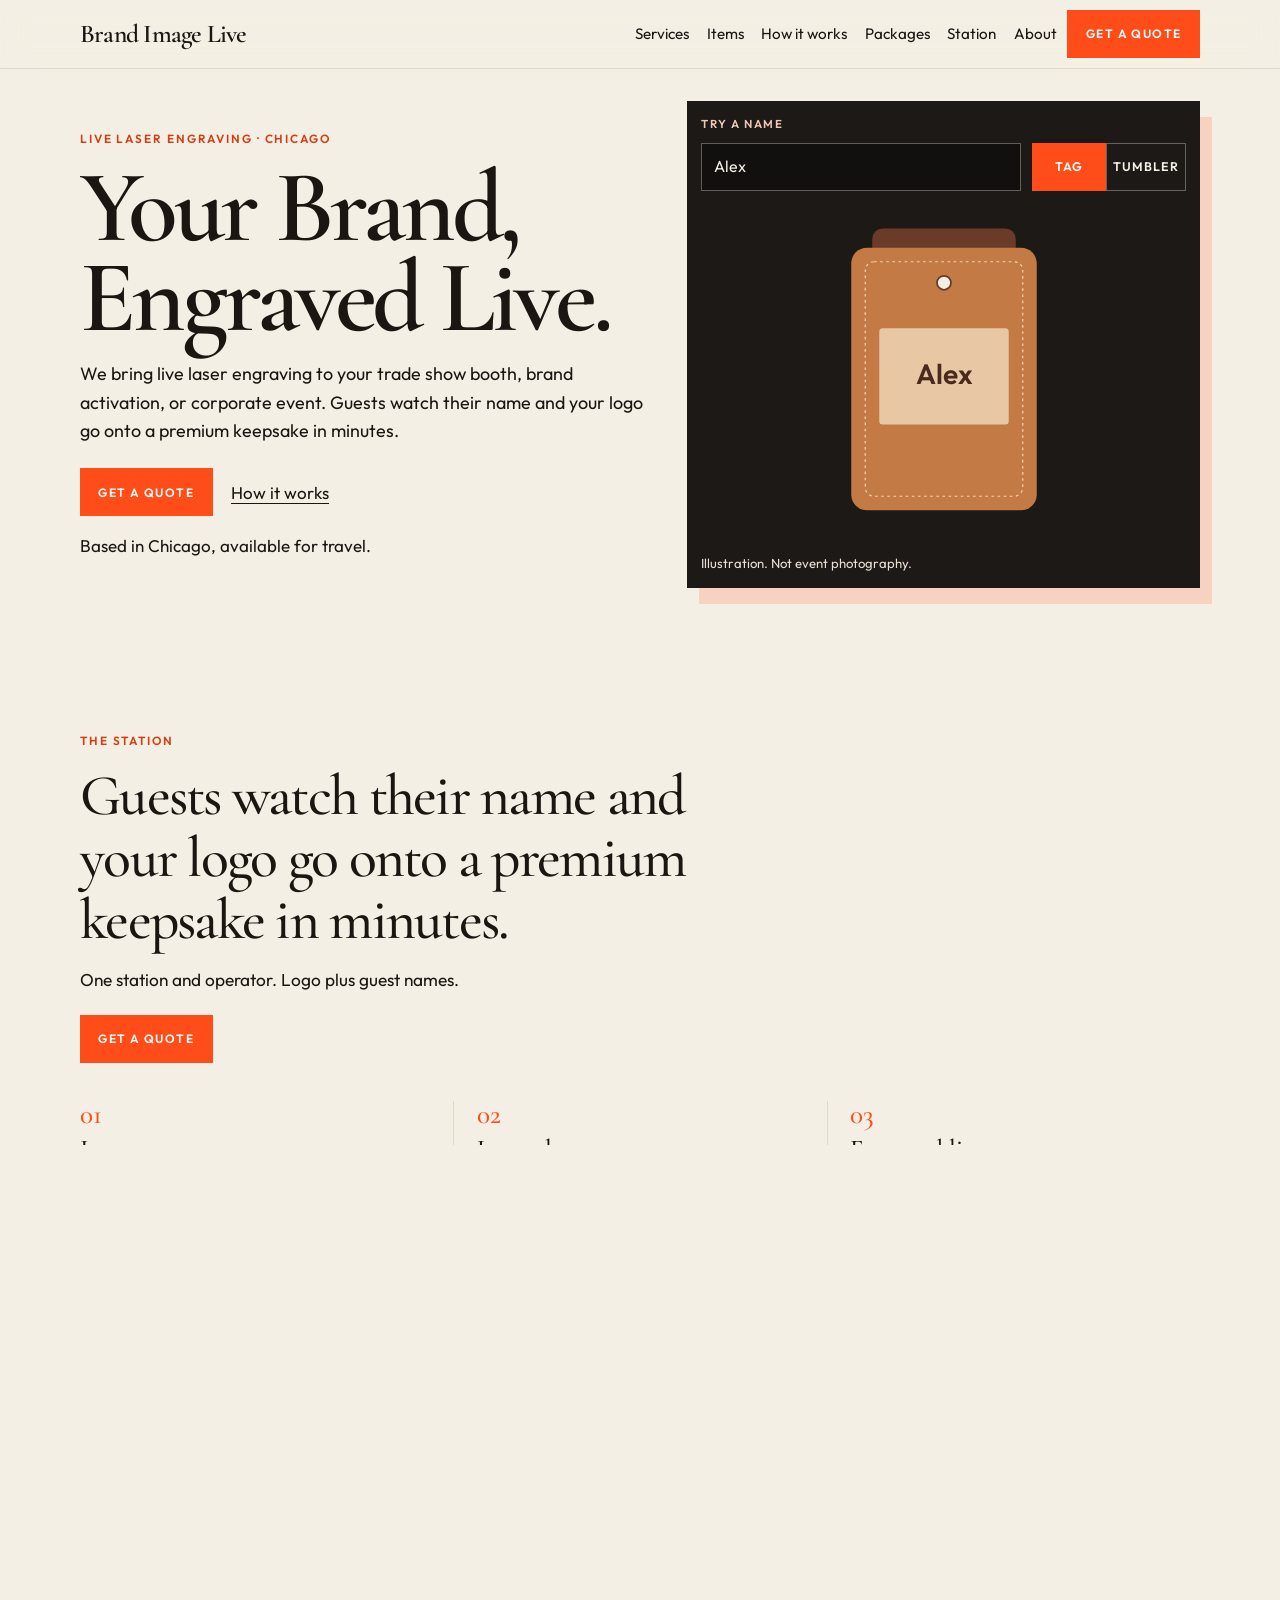
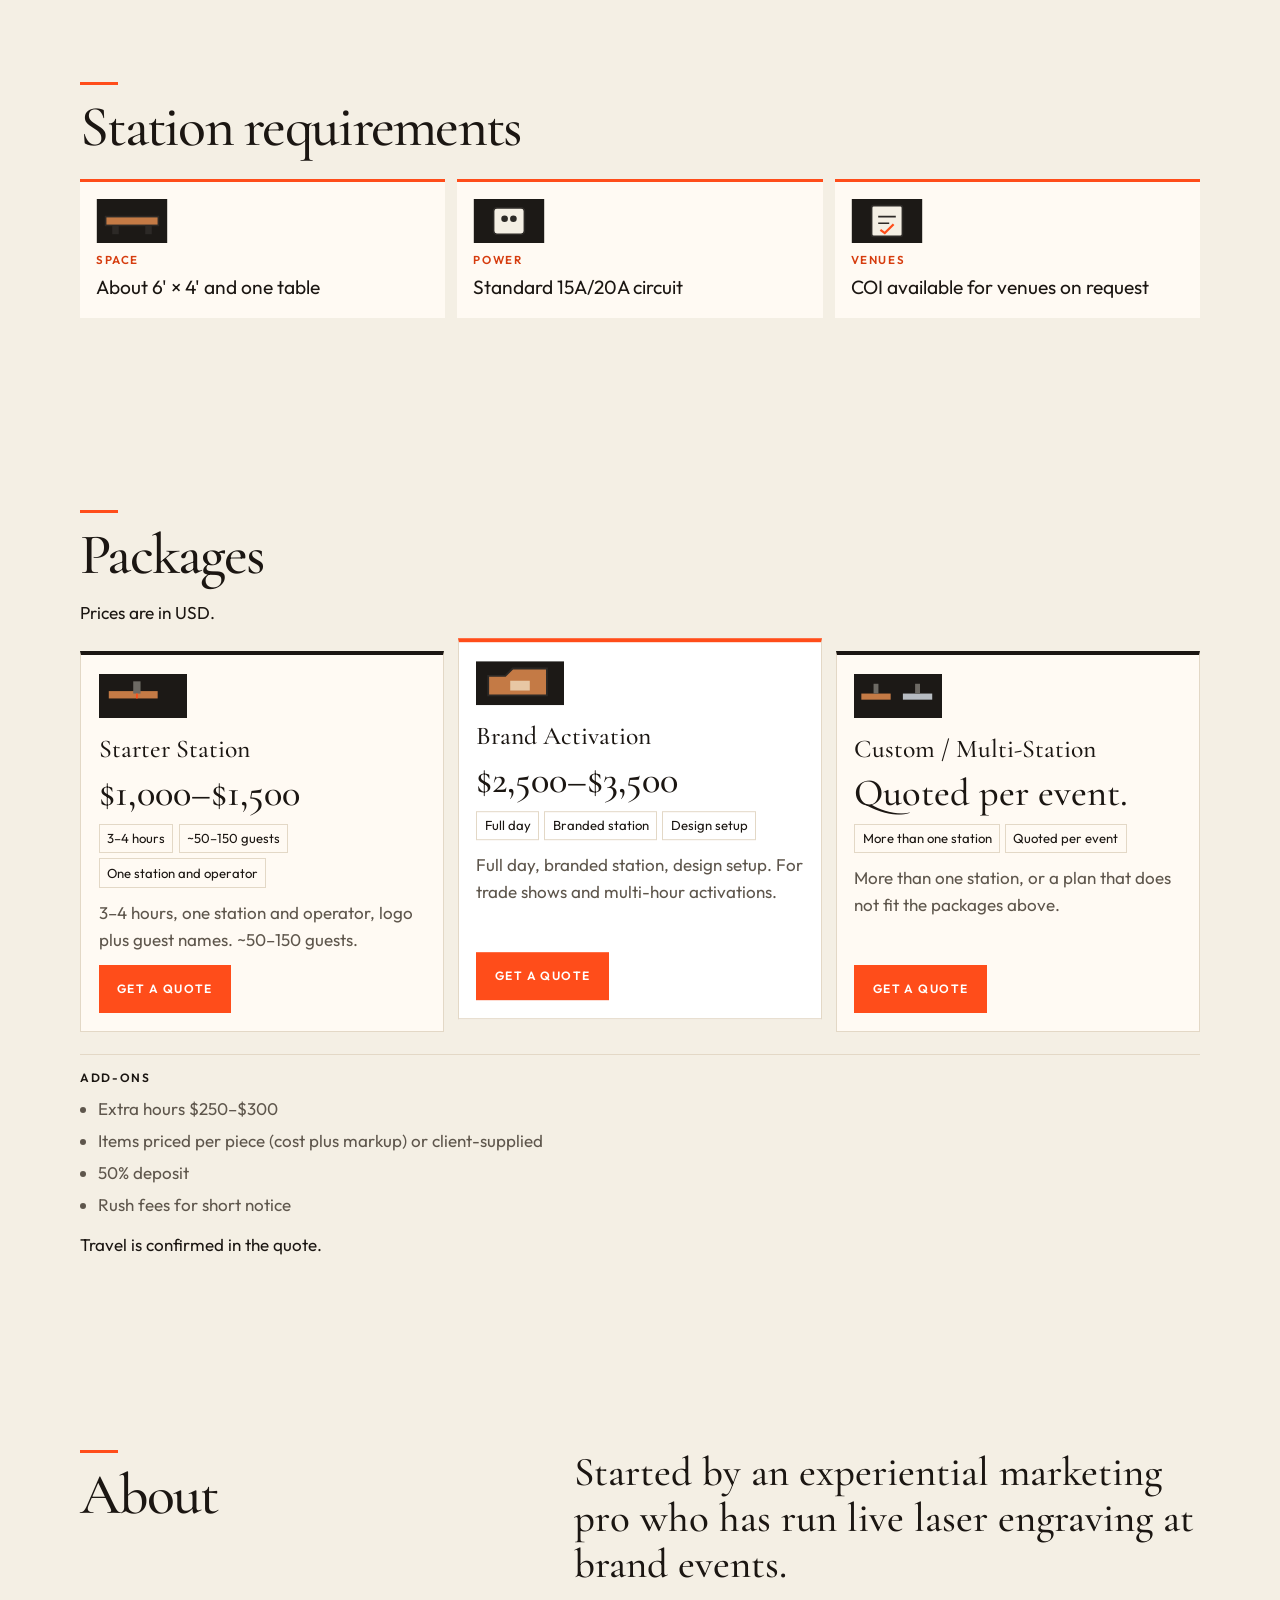
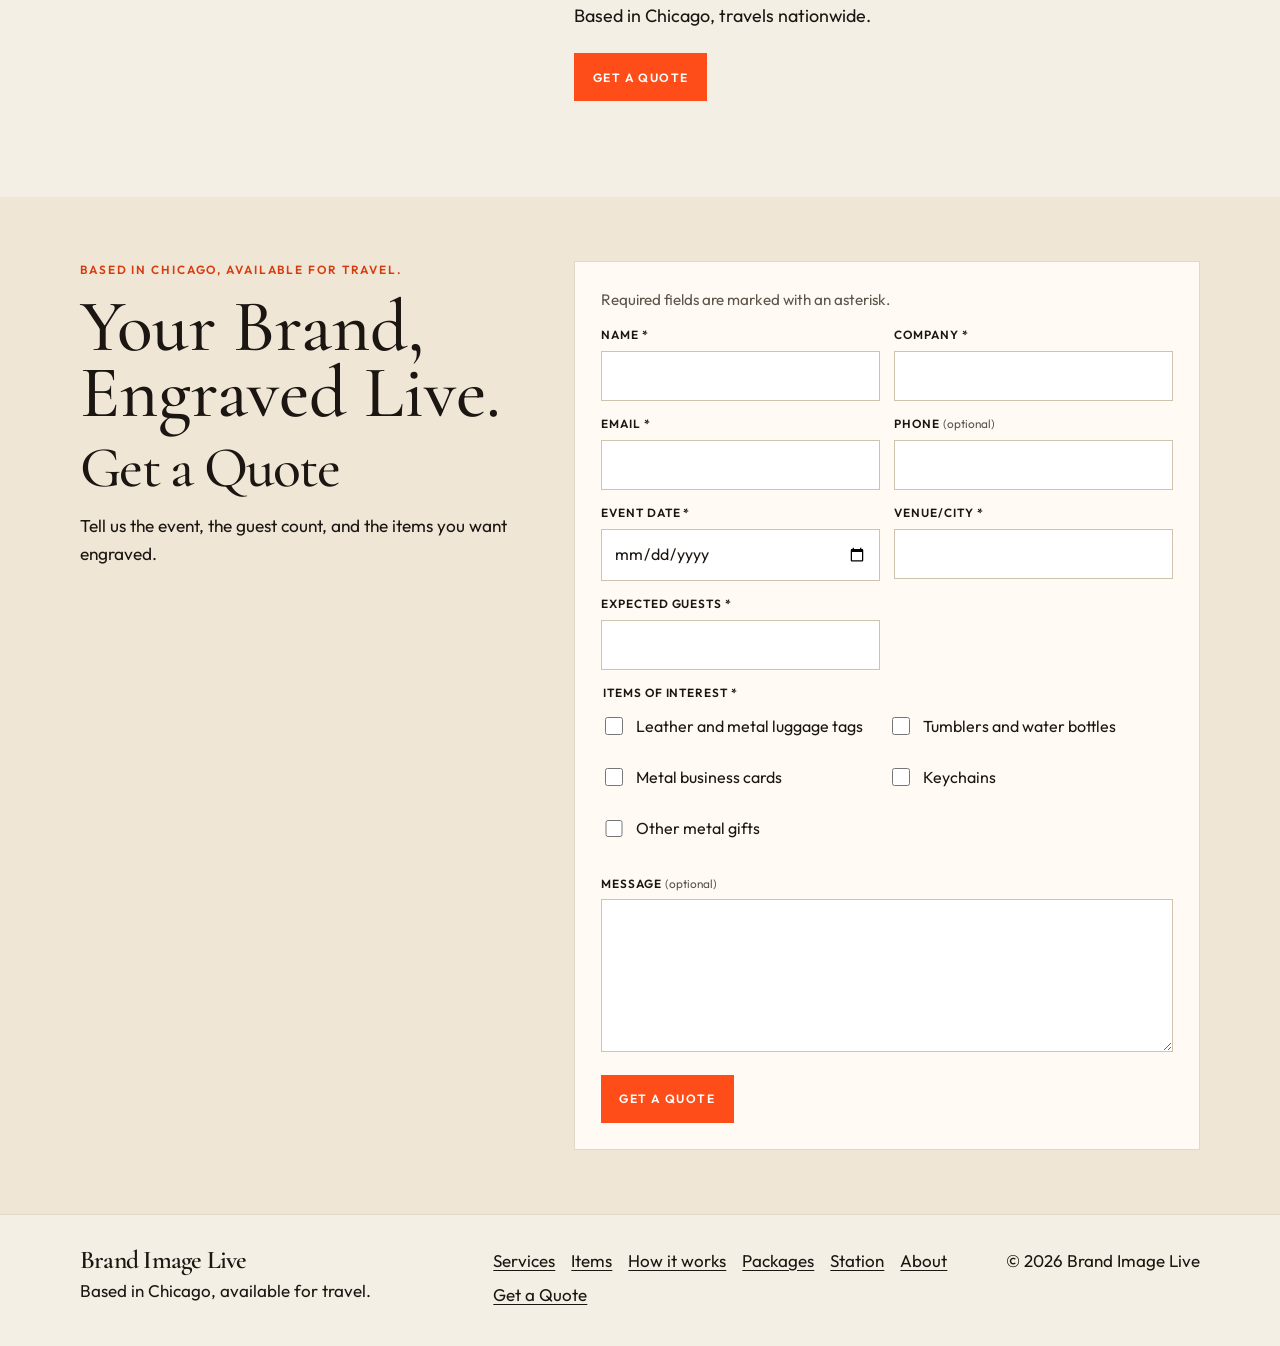
==== commit 6eafa8c6: "Replace homepage photos with a matching flat illustration set. Draw items, the station, services, pa" ====
--- a/index.html
+++ b/index.html
@@ -158,16 +158,35 @@
         <ul class="service-list">
           <li>
             <span class="idx" aria-hidden="true">01</span>
+            <svg class="mini" viewBox="0 0 80 80" aria-hidden="true">
+              <rect width="80" height="80" fill="#1c1916"/>
+              <path d="M14 58 V28 h18 l8-8 h26 v38 Z" fill="#c47a45" stroke="#2c2926" stroke-width="2"/>
+              <rect x="28" y="36" width="22" height="16" rx="2" fill="#e7c7a4"/>
+              <line class="beam-loop" x1="30" y1="44" x2="48" y2="44" stroke="#ff4d1a" stroke-width="2"/>
+            </svg>
             <h3>Trade shows</h3>
             <p>Booth traffic and personalized pieces.</p>
           </li>
           <li>
             <span class="idx" aria-hidden="true">02</span>
+            <svg class="mini" viewBox="0 0 80 80" aria-hidden="true">
+              <rect width="80" height="80" fill="#1c1916"/>
+              <rect x="22" y="18" width="36" height="48" rx="6" fill="#c47a45" stroke="#2c2926" stroke-width="2"/>
+              <rect x="30" y="34" width="20" height="16" fill="#e7c7a4"/>
+              <circle cx="40" cy="26" r="3" fill="#f4efe4"/>
+              <line class="beam-loop" x1="32" y1="42" x2="48" y2="42" stroke="#ff4d1a" stroke-width="2"/>
+            </svg>
             <h3>Brand activations</h3>
             <p>Logo plus guest names, engraved live.</p>
           </li>
           <li>
             <span class="idx" aria-hidden="true">03</span>
+            <svg class="mini" viewBox="0 0 80 80" aria-hidden="true">
+              <rect width="80" height="80" fill="#1c1916"/>
+              <path d="M18 62 L26 28 h28 l8 34 Z" fill="#b7bcc2" stroke="#2c2926" stroke-width="2"/>
+              <ellipse cx="40" cy="28" rx="14" ry="5" fill="#d5d8dc" stroke="#2c2926" stroke-width="2"/>
+              <line class="beam-loop" x1="30" y1="46" x2="50" y2="46" stroke="#ff4d1a" stroke-width="2"/>
+            </svg>
             <h3>Corporate events / conferences</h3>
             <p>A live station during the event.</p>
           </li>
@@ -183,45 +202,90 @@
         </div>
         <ul class="item-gallery">
           <li>
-            <figure>
-              <img src="images/item-tag.jpg" width="720" height="960" alt="Blank leather luggage tag. Material study, not event photography." decoding="async">
-            </figure>
+            <svg class="illu" viewBox="0 0 200 250" role="img" aria-label="Illustration of a leather luggage tag and a metal luggage tag.">
+              <rect width="200" height="250" fill="#1c1916"/>
+              <rect x="28" y="36" width="70" height="22" rx="8" fill="#6a3b28"/>
+              <rect x="18" y="50" width="90" height="150" rx="12" fill="#c47a45"/>
+              <rect x="28" y="62" width="70" height="126" rx="6" fill="none" stroke="#f0d2b4" stroke-width="1.5" stroke-dasharray="3 3.5"/>
+              <circle cx="63" cy="74" r="5" fill="#f4efe4" stroke="#6a3b28" stroke-width="1.5"/>
+              <rect x="36" y="100" width="54" height="48" rx="3" fill="#e7c7a4"/>
+              <rect x="112" y="70" width="62" height="110" rx="8" fill="#d5d8dc" stroke="#2c2926" stroke-width="2"/>
+              <circle cx="143" cy="90" r="5" fill="#1c1916" stroke="#2c2926" stroke-width="2"/>
+              <rect x="126" y="112" width="34" height="28" fill="#eef0f2"/>
+              <line class="beam-loop" x1="128" y1="126" x2="156" y2="126" stroke="#ff4d1a" stroke-width="2"/>
+            </svg>
             <h3>Leather and metal luggage tags</h3>
           </li>
           <li>
-            <figure>
-              <img src="images/item-tumbler.jpg" width="720" height="960" alt="Plain steel tumbler. Material study, not event photography." decoding="async">
-            </figure>
+            <svg class="illu" viewBox="0 0 200 250" role="img" aria-label="Illustration of a tumbler and a water bottle.">
+              <rect width="200" height="250" fill="#1c1916"/>
+              <ellipse cx="70" cy="70" rx="28" ry="8" fill="#d5d8dc"/>
+              <path d="M44 70 L52 190 Q70 204 88 190 L96 70 Z" fill="#b7bcc2"/>
+              <ellipse cx="70" cy="70" rx="28" ry="8" fill="none" stroke="#2c2926" stroke-width="2"/>
+              <path d="M44 70 L52 190 Q70 204 88 190 L96 70" fill="none" stroke="#2c2926" stroke-width="2"/>
+              <rect x="62" y="52" width="16" height="10" rx="2" fill="#2c2926"/>
+              <line class="beam-loop" x1="54" y1="128" x2="86" y2="128" stroke="#ff4d1a" stroke-width="2"/>
+              <rect x="118" y="48" width="46" height="148" rx="16" fill="#c5ccd2" stroke="#2c2926" stroke-width="2"/>
+              <rect x="130" y="36" width="22" height="18" rx="4" fill="#2c2926"/>
+              <rect x="128" y="108" width="26" height="18" fill="#eef0f2"/>
+            </svg>
             <h3>Tumblers and water bottles</h3>
           </li>
           <li>
-            <figure>
-              <img src="images/item-card.jpg" width="720" height="960" alt="Blank metal card. Material study, not event photography." decoding="async">
-            </figure>
+            <svg class="illu" viewBox="0 0 200 250" role="img" aria-label="Illustration of a metal business card.">
+              <rect width="200" height="250" fill="#1c1916"/>
+              <rect x="28" y="78" width="144" height="92" rx="6" fill="#d5d8dc" stroke="#2c2926" stroke-width="2"/>
+              <rect x="42" y="94" width="22" height="22" fill="none" stroke="#ff4d1a" stroke-width="2"/>
+              <line x1="74" y1="102" x2="150" y2="102" stroke="#2c2926" stroke-width="2"/>
+              <line x1="74" y1="116" x2="132" y2="116" stroke="#2c2926" stroke-width="2"/>
+              <line class="beam-loop" x1="42" y1="146" x2="110" y2="146" stroke="#ff4d1a" stroke-width="2"/>
+            </svg>
             <h3>Metal business cards</h3>
           </li>
           <li>
-            <figure>
-              <img src="images/item-key.jpg" width="720" height="960" alt="Blank metal key fob. Material study, not event photography." decoding="async">
-            </figure>
+            <svg class="illu" viewBox="0 0 200 250" role="img" aria-label="Illustration of a metal keychain.">
+              <rect width="200" height="250" fill="#1c1916"/>
+              <circle cx="78" cy="108" r="28" fill="none" stroke="#d5d8dc" stroke-width="8"/>
+              <rect x="96" y="92" width="62" height="40" rx="6" fill="#c5ccd2" stroke="#2c2926" stroke-width="2"/>
+              <line class="beam-loop" x1="108" y1="112" x2="144" y2="112" stroke="#ff4d1a" stroke-width="2"/>
+            </svg>
             <h3>Keychains</h3>
           </li>
           <li>
-            <figure>
-              <img src="images/item-token.jpg" width="720" height="960" alt="Blank metal disc on leather. Material study, not event photography." decoding="async">
-            </figure>
+            <svg class="illu" viewBox="0 0 200 250" role="img" aria-label="Illustration of a small metal gift disc on leather.">
+              <rect width="200" height="250" fill="#1c1916"/>
+              <path d="M30 70 h140 v110 H30 Z" fill="#6a3b28"/>
+              <path d="M40 82 h120 v86 H40 Z" fill="none" stroke="#f0d2b4" stroke-width="1.4" stroke-dasharray="3 3"/>
+              <circle cx="100" cy="124" r="28" fill="#d5d8dc" stroke="#2c2926" stroke-width="2"/>
+              <line class="beam-loop" x1="84" y1="124" x2="116" y2="124" stroke="#ff4d1a" stroke-width="2"/>
+            </svg>
             <h3>Other metal gifts</h3>
           </li>
         </ul>
-        <p class="study-note">Material studies. Not event photography.</p>
+        <p class="study-note">Illustration.</p>
       </div>
     </section>
 
     <section class="process reveal" id="process" aria-labelledby="process-title">
       <div class="wrap process-layout">
         <figure class="process-still">
-          <img src="images/process-station.jpg" width="1280" height="720" alt="A laser head above a blank metal plate. Material study, not event photography." decoding="async">
-          <figcaption>Material study. Not event photography.</figcaption>
+          <svg class="scene" viewBox="0 0 640 420" role="img" aria-label="Illustration of a laser station and a guest.">
+            <rect width="640" height="420" fill="#1c1916"/>
+            <rect x="36" y="250" width="360" height="18" rx="3" fill="#3a342c"/>
+            <rect x="56" y="268" width="16" height="70" fill="#2c2926"/>
+            <rect x="360" y="268" width="16" height="70" fill="#2c2926"/>
+            <rect x="150" y="78" width="28" height="120" fill="#4a463f"/>
+            <rect x="138" y="188" width="52" height="28" rx="4" fill="#6d6a64" stroke="#2c2926" stroke-width="2"/>
+            <path d="M164 216 v28" stroke="#ff4d1a" stroke-width="2" class="beam-drop"/>
+            <rect x="188" y="196" width="92" height="54" rx="6" fill="#c47a45" stroke="#2c2926" stroke-width="2"/>
+            <rect x="200" y="208" width="48" height="22" fill="#e7c7a4"/>
+            <line class="beam-loop" x1="206" y1="219" x2="242" y2="219" stroke="#ff4d1a" stroke-width="2"/>
+            <circle cx="470" cy="168" r="28" fill="#f0d2b4" stroke="#2c2926" stroke-width="2"/>
+            <path d="M430 250 q40-48 80 0 v70 h-80 Z" fill="#ff4d1a" stroke="#2c2926" stroke-width="2"/>
+            <path d="M430 268 h-28" stroke="#2c2926" stroke-width="6" stroke-linecap="round"/>
+            <path d="M510 268 h24" stroke="#2c2926" stroke-width="6" stroke-linecap="round"/>
+          </svg>
+          <figcaption>Illustration.</figcaption>
         </figure>
         <div>
           <div class="section-head">
@@ -230,18 +294,22 @@
           <ol class="steps">
             <li>
               <span class="idx" aria-hidden="true">01</span>
+              <svg class="step-ico" viewBox="0 0 64 48" aria-hidden="true"><rect width="64" height="48" fill="#1c1916"/><rect x="14" y="8" width="36" height="28" rx="3" fill="#f4efe4" stroke="#2c2926" stroke-width="2"/><path d="M22 20 h20 M22 26 h12" stroke="#2c2926" stroke-width="2"/></svg>
               <h3>Send your logo.</h3>
             </li>
             <li>
               <span class="idx" aria-hidden="true">02</span>
+              <svg class="step-ico" viewBox="0 0 64 48" aria-hidden="true"><rect width="64" height="48" fill="#1c1916"/><rect x="16" y="10" width="32" height="28" rx="4" fill="#c47a45" stroke="#2c2926" stroke-width="2"/><path d="M24 24 l5 5 11-12" fill="none" stroke="#f4efe4" stroke-width="2.5"/></svg>
               <h3>We approve design and items.</h3>
             </li>
             <li>
               <span class="idx" aria-hidden="true">03</span>
+              <svg class="step-ico" viewBox="0 0 64 48" aria-hidden="true"><rect width="64" height="48" fill="#1c1916"/><rect x="10" y="28" width="44" height="6" fill="#3a342c"/><rect x="28" y="10" width="8" height="16" fill="#6d6a64"/><path d="M32 26 v6" stroke="#ff4d1a" stroke-width="2"/></svg>
               <h3>We set up on site.</h3>
             </li>
             <li>
               <span class="idx" aria-hidden="true">04</span>
+              <svg class="step-ico" viewBox="0 0 64 48" aria-hidden="true"><rect width="64" height="48" fill="#1c1916"/><circle cx="22" cy="16" r="7" fill="#f0d2b4" stroke="#2c2926" stroke-width="1.5"/><rect x="34" y="14" width="18" height="22" rx="3" fill="#c47a45" stroke="#2c2926" stroke-width="1.5"/><line class="beam-loop" x1="38" y1="24" x2="50" y2="24" stroke="#ff4d1a" stroke-width="2"/></svg>
               <h3>Guests personalize and we engrave live.</h3>
             </li>
           </ol>
@@ -256,14 +324,17 @@
         </div>
         <ul class="spec-grid">
           <li>
+            <svg class="spec-ico" viewBox="0 0 64 40" aria-hidden="true"><rect width="64" height="40" fill="#1c1916"/><rect x="8" y="16" width="48" height="8" fill="#c47a45" stroke="#2c2926" stroke-width="1.5"/><rect x="14" y="24" width="6" height="8" fill="#2c2926"/><rect x="44" y="24" width="6" height="8" fill="#2c2926"/></svg>
             <span class="spec-label">Space</span>
             <p>About 6' × 4' and one table</p>
           </li>
           <li>
+            <svg class="spec-ico" viewBox="0 0 64 40" aria-hidden="true"><rect width="64" height="40" fill="#1c1916"/><rect x="18" y="8" width="28" height="24" rx="3" fill="#f4efe4" stroke="#2c2926" stroke-width="1.5"/><circle cx="28" cy="18" r="3" fill="#2c2926"/><circle cx="36" cy="18" r="3" fill="#2c2926"/><path d="M32 8 v-0" stroke="#ff4d1a" stroke-width="2"/></svg>
             <span class="spec-label">Power</span>
             <p>Standard 15A/20A circuit</p>
           </li>
           <li>
+            <svg class="spec-ico" viewBox="0 0 64 40" aria-hidden="true"><rect width="64" height="40" fill="#1c1916"/><rect x="18" y="6" width="28" height="28" rx="2" fill="#f4efe4" stroke="#2c2926" stroke-width="1.5"/><path d="M24 16 h16 M24 22 h10" stroke="#2c2926" stroke-width="1.5"/><path d="M26 28 l4 3 8-8" fill="none" stroke="#ff4d1a" stroke-width="2"/></svg>
             <span class="spec-label">Venues</span>
             <p>COI available for venues on request</p>
           </li>
@@ -279,6 +350,7 @@
         </div>
         <div class="package-grid">
           <article class="package">
+            <svg class="pack-ico" viewBox="0 0 72 36" aria-hidden="true"><rect width="72" height="36" fill="#1c1916"/><rect x="8" y="14" width="40" height="6" fill="#c47a45"/><rect x="28" y="6" width="6" height="10" fill="#6d6a64"/><line x1="31" y1="16" x2="31" y2="20" stroke="#ff4d1a" stroke-width="1.5"/></svg>
             <h3>Starter Station</h3>
             <p class="price">$1,000–$1,500</p>
             <ul class="glance">
@@ -290,6 +362,7 @@
             <a class="btn" href="#quote">Get a Quote<span class="vh"> for Starter Station</span></a>
           </article>
           <article class="package package-focus">
+            <svg class="pack-ico" viewBox="0 0 72 36" aria-hidden="true"><rect width="72" height="36" fill="#1c1916"/><path d="M10 28 V12 h14 l6-6 h28 v22 Z" fill="#c47a45" stroke="#2c2926" stroke-width="1.5"/><rect x="28" y="16" width="16" height="8" fill="#e7c7a4"/></svg>
             <h3>Brand Activation</h3>
             <p class="price">$2,500–$3,500</p>
             <ul class="glance">
@@ -301,6 +374,7 @@
             <a class="btn" href="#quote">Get a Quote<span class="vh"> for Brand Activation</span></a>
           </article>
           <article class="package">
+            <svg class="pack-ico" viewBox="0 0 72 36" aria-hidden="true"><rect width="72" height="36" fill="#1c1916"/><rect x="6" y="16" width="24" height="5" fill="#c47a45"/><rect x="40" y="16" width="24" height="5" fill="#b7bcc2"/><rect x="16" y="8" width="4" height="8" fill="#6d6a64"/><rect x="50" y="8" width="4" height="8" fill="#6d6a64"/></svg>
             <h3>Custom / Multi-Station</h3>
             <p class="price">Quoted per event.</p>
             <ul class="glance">
--- a/styles.css
+++ b/styles.css
@@ -331,14 +331,14 @@
   gap: 0.85rem 0.7rem;
   margin-top: 1.5rem;
 }
-.item-gallery figure { margin: 0; overflow: hidden; background: #1c1916; }
-.item-gallery img {
+.item-gallery .illu {
   width: 100%;
-  aspect-ratio: 3 / 4;
-  object-fit: cover;
-  transition: transform 0.5s ease;
-}
-.item-gallery li:hover img { transform: scale(1.04); }
+  height: auto;
+  aspect-ratio: 4 / 5;
+  background: #1c1916;
+  transition: transform 0.45s ease;
+}
+.item-gallery li:hover .illu { transform: translateY(-4px); }
 .item-gallery h3 {
   margin-top: 0.5rem;
   font-family: var(--sans);
@@ -351,15 +351,23 @@
 
 .process { padding: 4.2rem 0; background: var(--paper-2); }
 .process-layout { display: grid; gap: 1.4rem; }
-.process-still { position: relative; margin: 0; overflow: hidden; }
-.process-still img { width: 100%; aspect-ratio: 16 / 10; object-fit: cover; object-position: center 40%; }
-.process-still figcaption {
-  position: absolute;
-  left: 0.8rem;
-  bottom: 0.7rem;
-  color: #f4efe4;
-  font-size: 0.84rem;
-  text-shadow: 0 1px 8px rgba(0, 0, 0, 0.7);
+.process-still { position: relative; margin: 0; }
+.process-still .scene { width: 100%; height: auto; background: #1c1916; }
+.process-still figcaption { margin-top: 0.45rem; color: var(--muted); font-size: 0.84rem; }
+.mini, .step-ico, .spec-ico, .pack-ico { display: block; }
+.mini { width: 72px; height: 72px; margin-bottom: 0.75rem; }
+.step-ico { width: 64px; height: 48px; margin-bottom: 0.45rem; }
+.spec-ico { width: 72px; height: 44px; margin-bottom: 0.55rem; }
+.pack-ico { width: 88px; height: 44px; margin-bottom: 0.35rem; }
+.beam-loop { animation: glide 2.2s ease-in-out infinite; }
+.beam-drop { animation: drop 1.8s ease-in-out infinite; }
+@keyframes glide {
+  0%, 100% { transform: translateX(0); opacity: 0.35; }
+  50% { transform: translateX(14px); opacity: 1; }
+}
+@keyframes drop {
+  0%, 100% { opacity: 0.25; }
+  50% { opacity: 1; }
 }
 
 .steps { display: grid; gap: 0.2rem; }
@@ -554,8 +562,7 @@
 }
 
 @media (min-width: 1100px) {
-  .item-gallery { grid-template-columns: 1.3fr 1fr 1fr 1fr 1fr; }
-  .item-gallery li:first-child { grid-row: span 1; }
+  .item-gallery { grid-template-columns: repeat(5, 1fr); }
 }
 
 @media (min-width: 900px) {
@@ -588,6 +595,6 @@
   html { scroll-behavior: auto; }
   .burn, .spark, .reveal.is-in { animation: none; }
   .spark { display: none; }
-  .btn, .package, .item-gallery img { transition: none; }
+  .btn, .package, .item-gallery .illu, .beam-loop, .beam-drop { transition: none; animation: none; }
   .package:hover, .package-focus, .package-focus:hover, .btn:hover { transform: none; }
 }
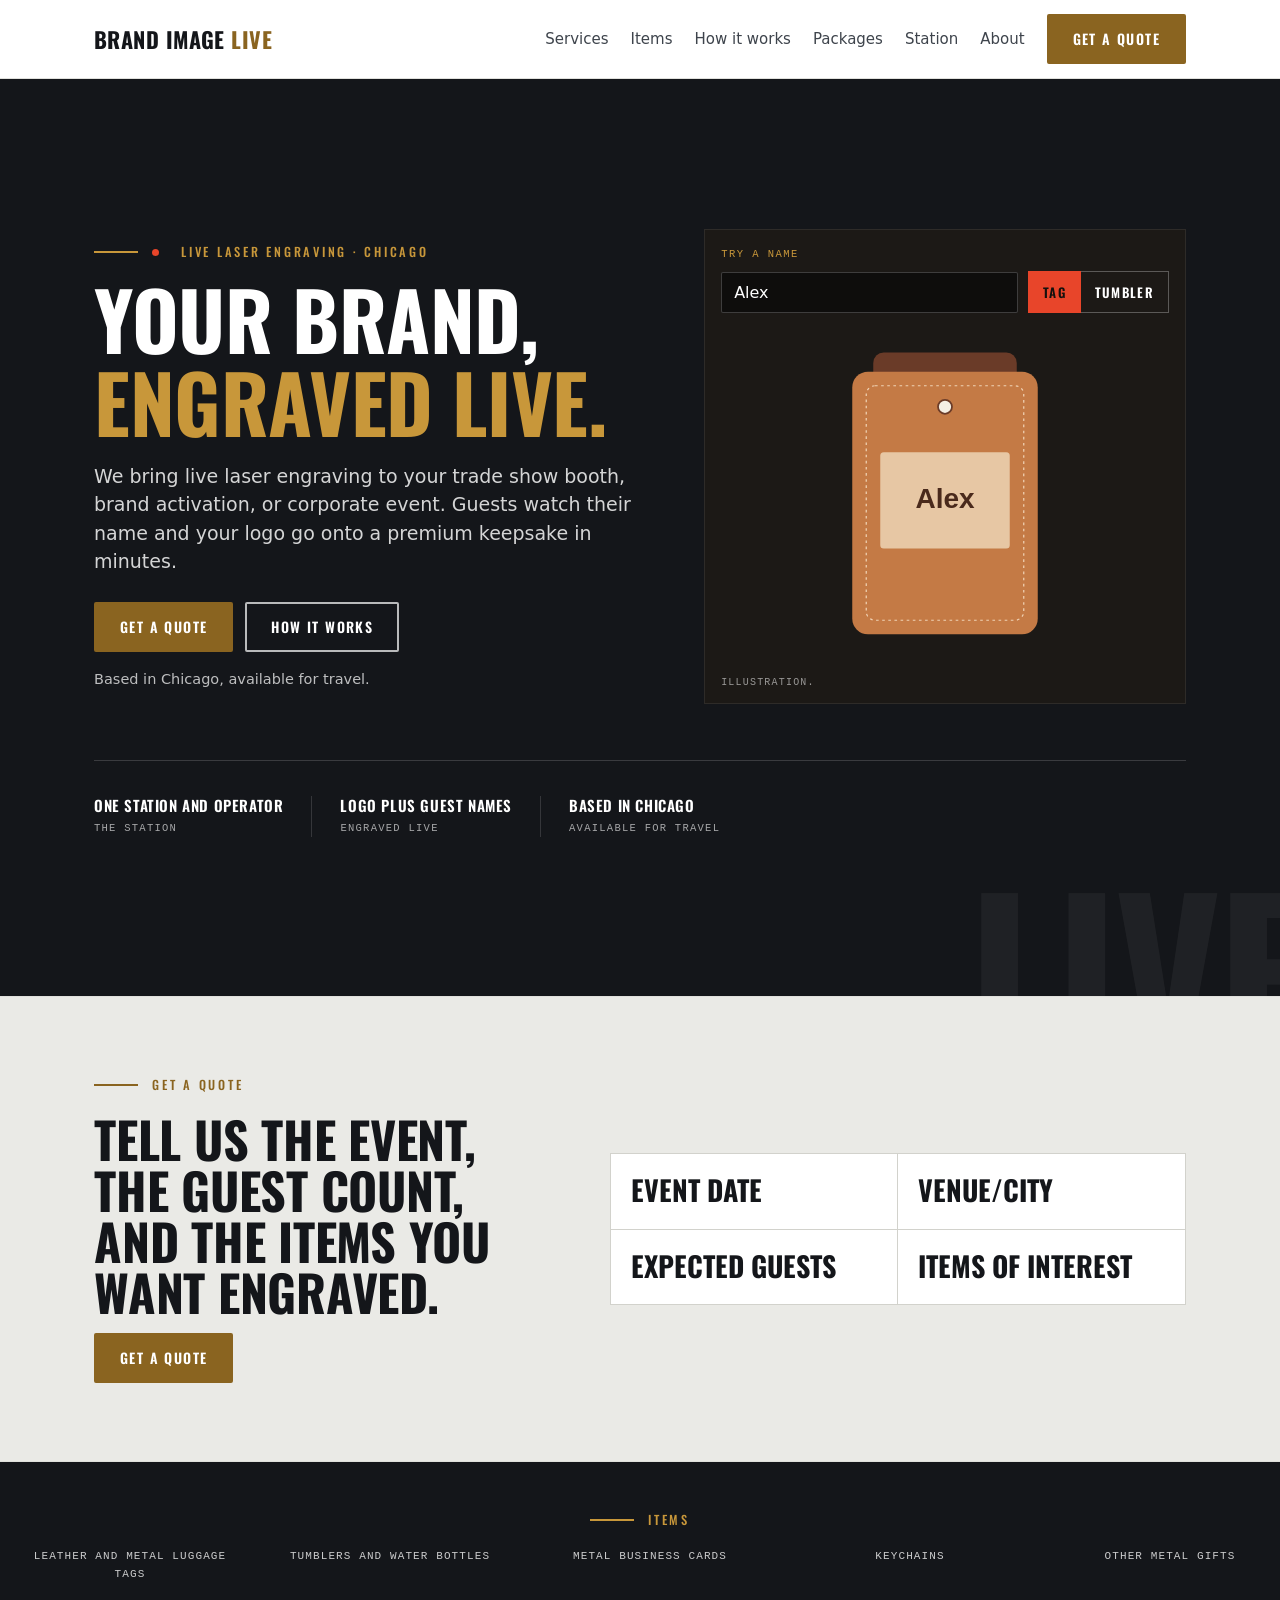
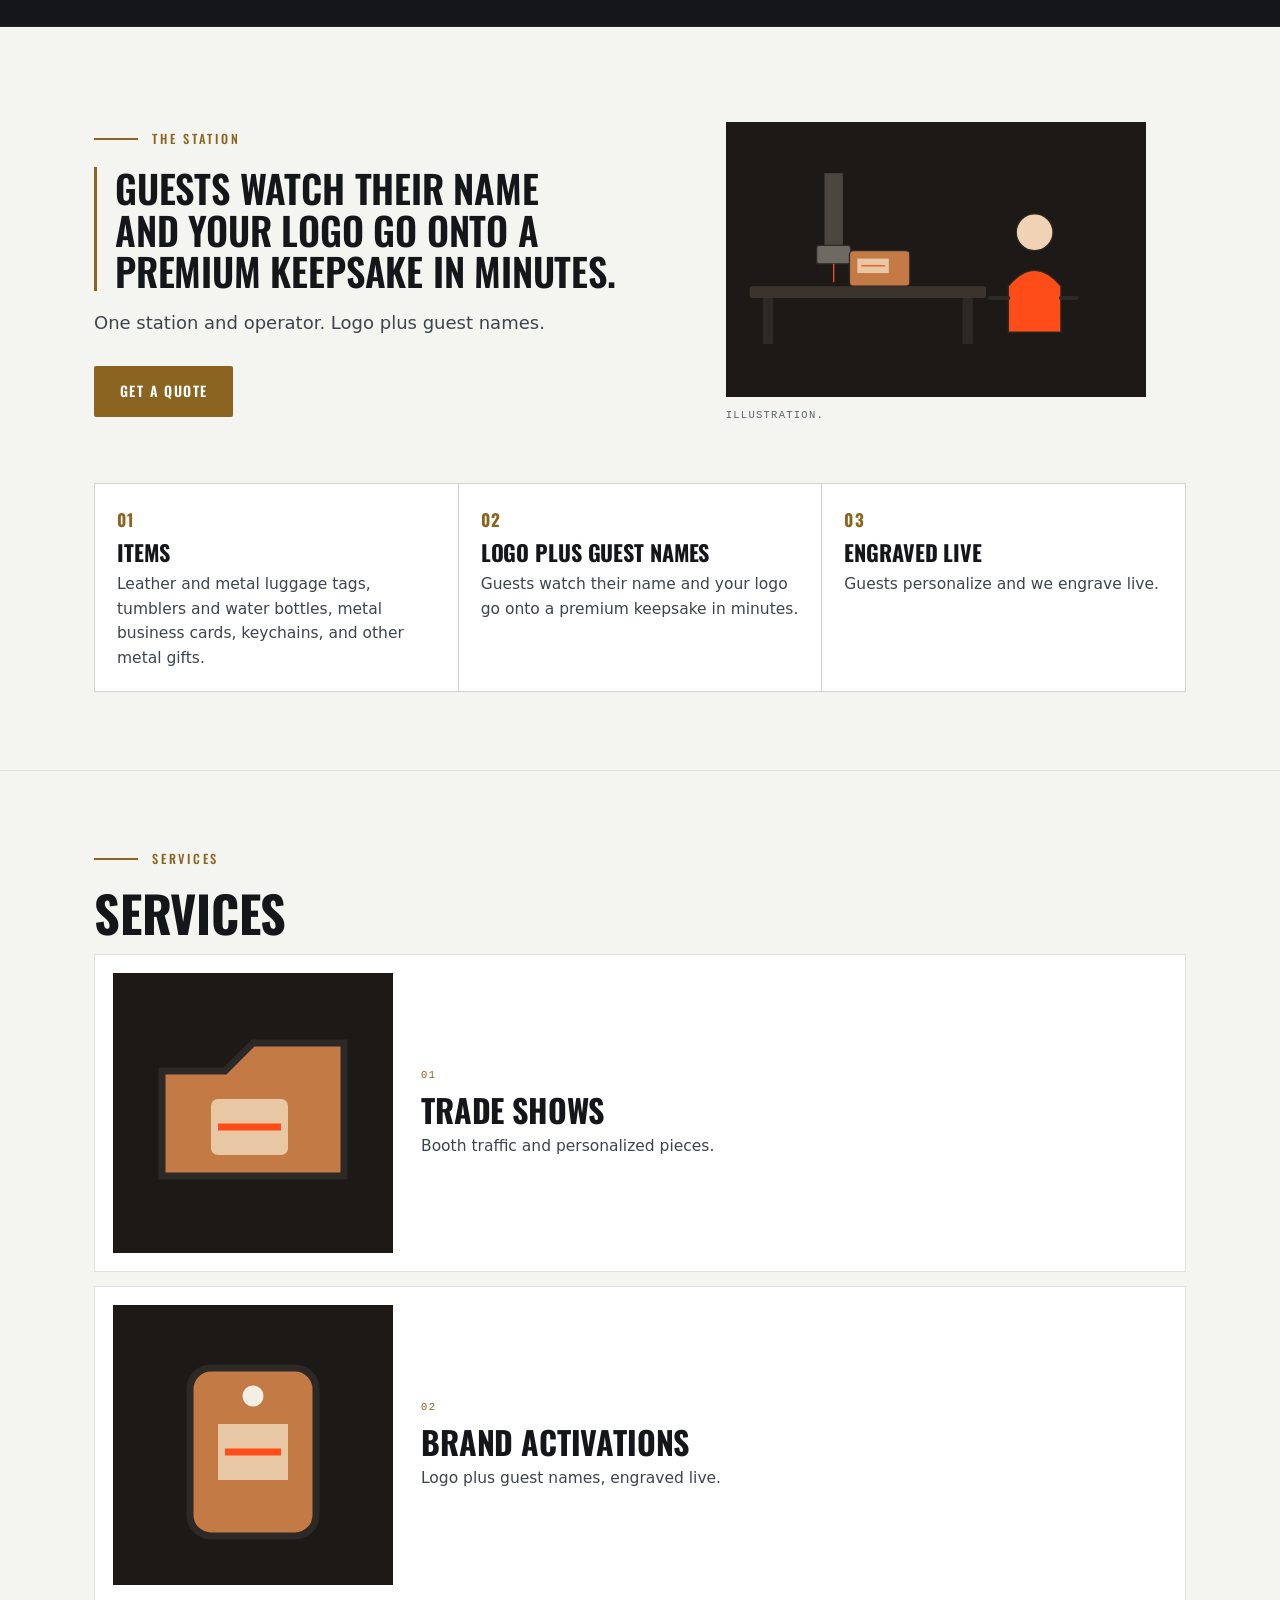
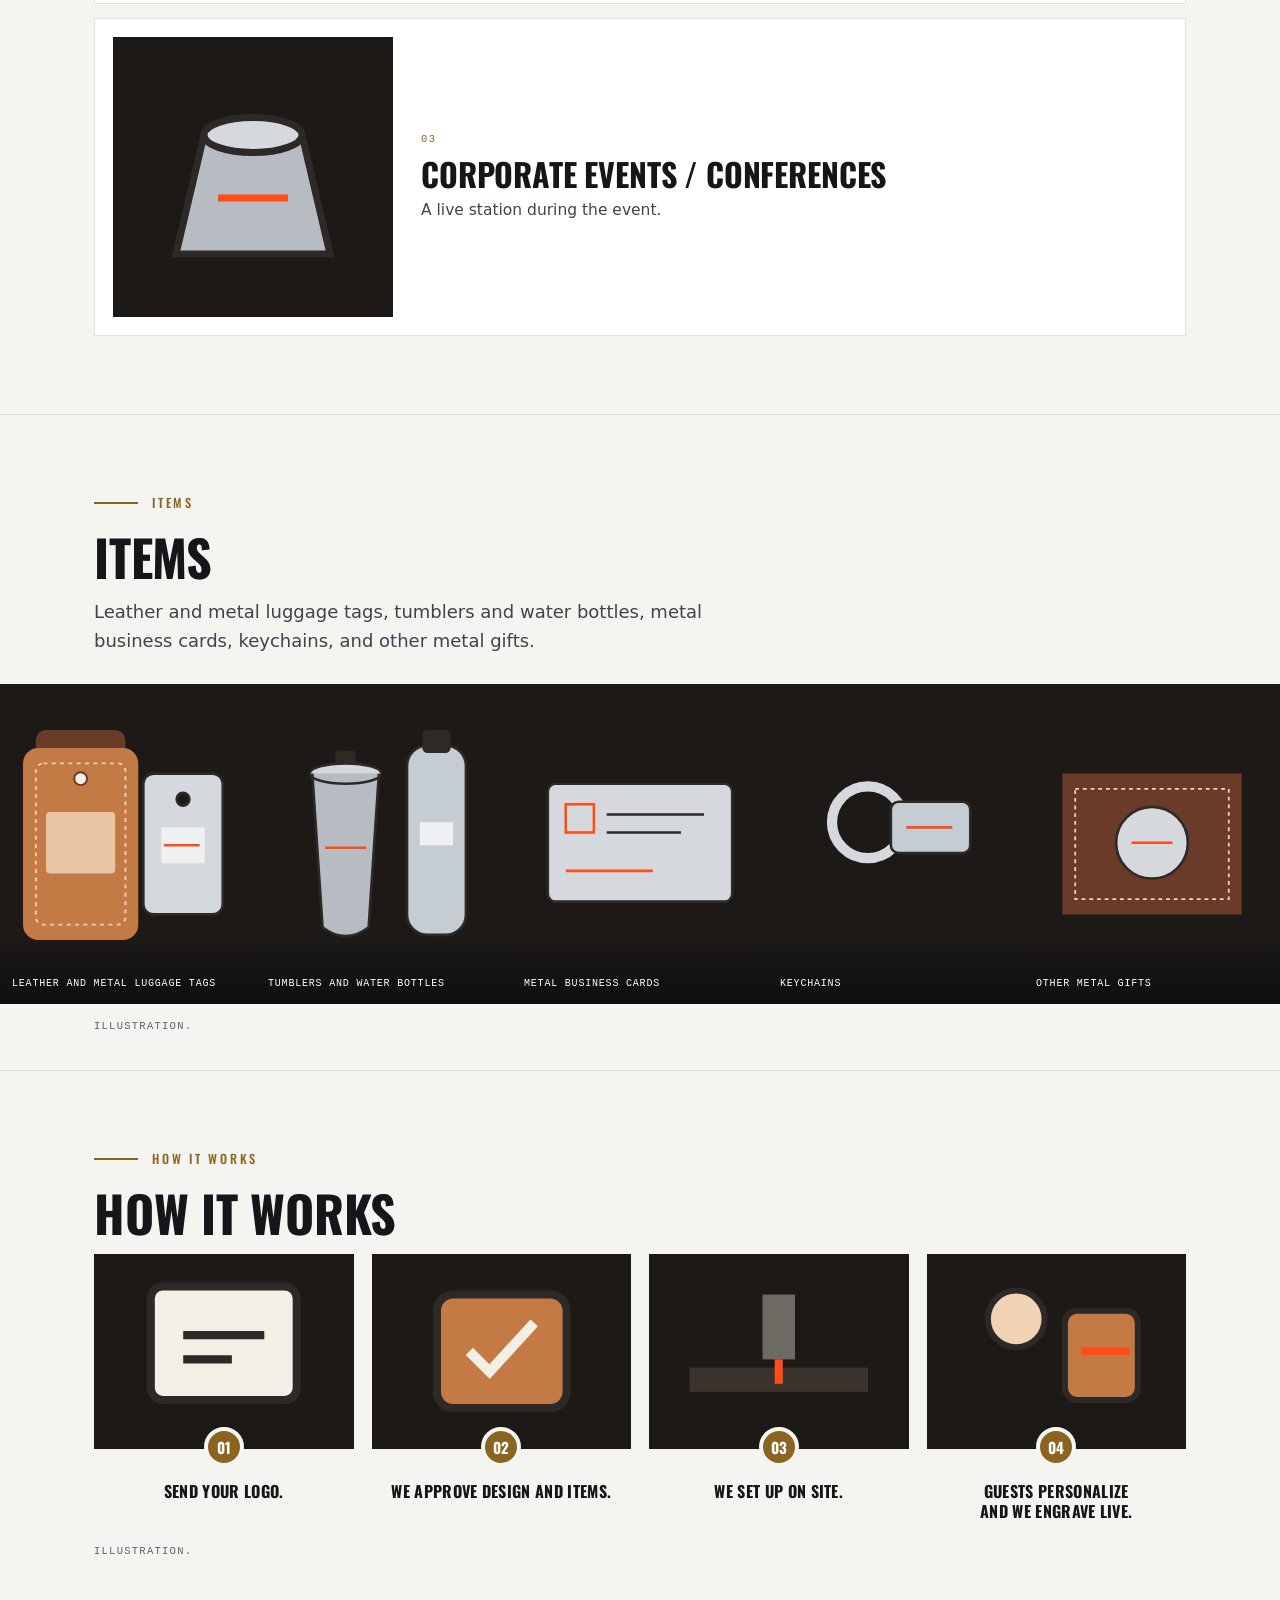
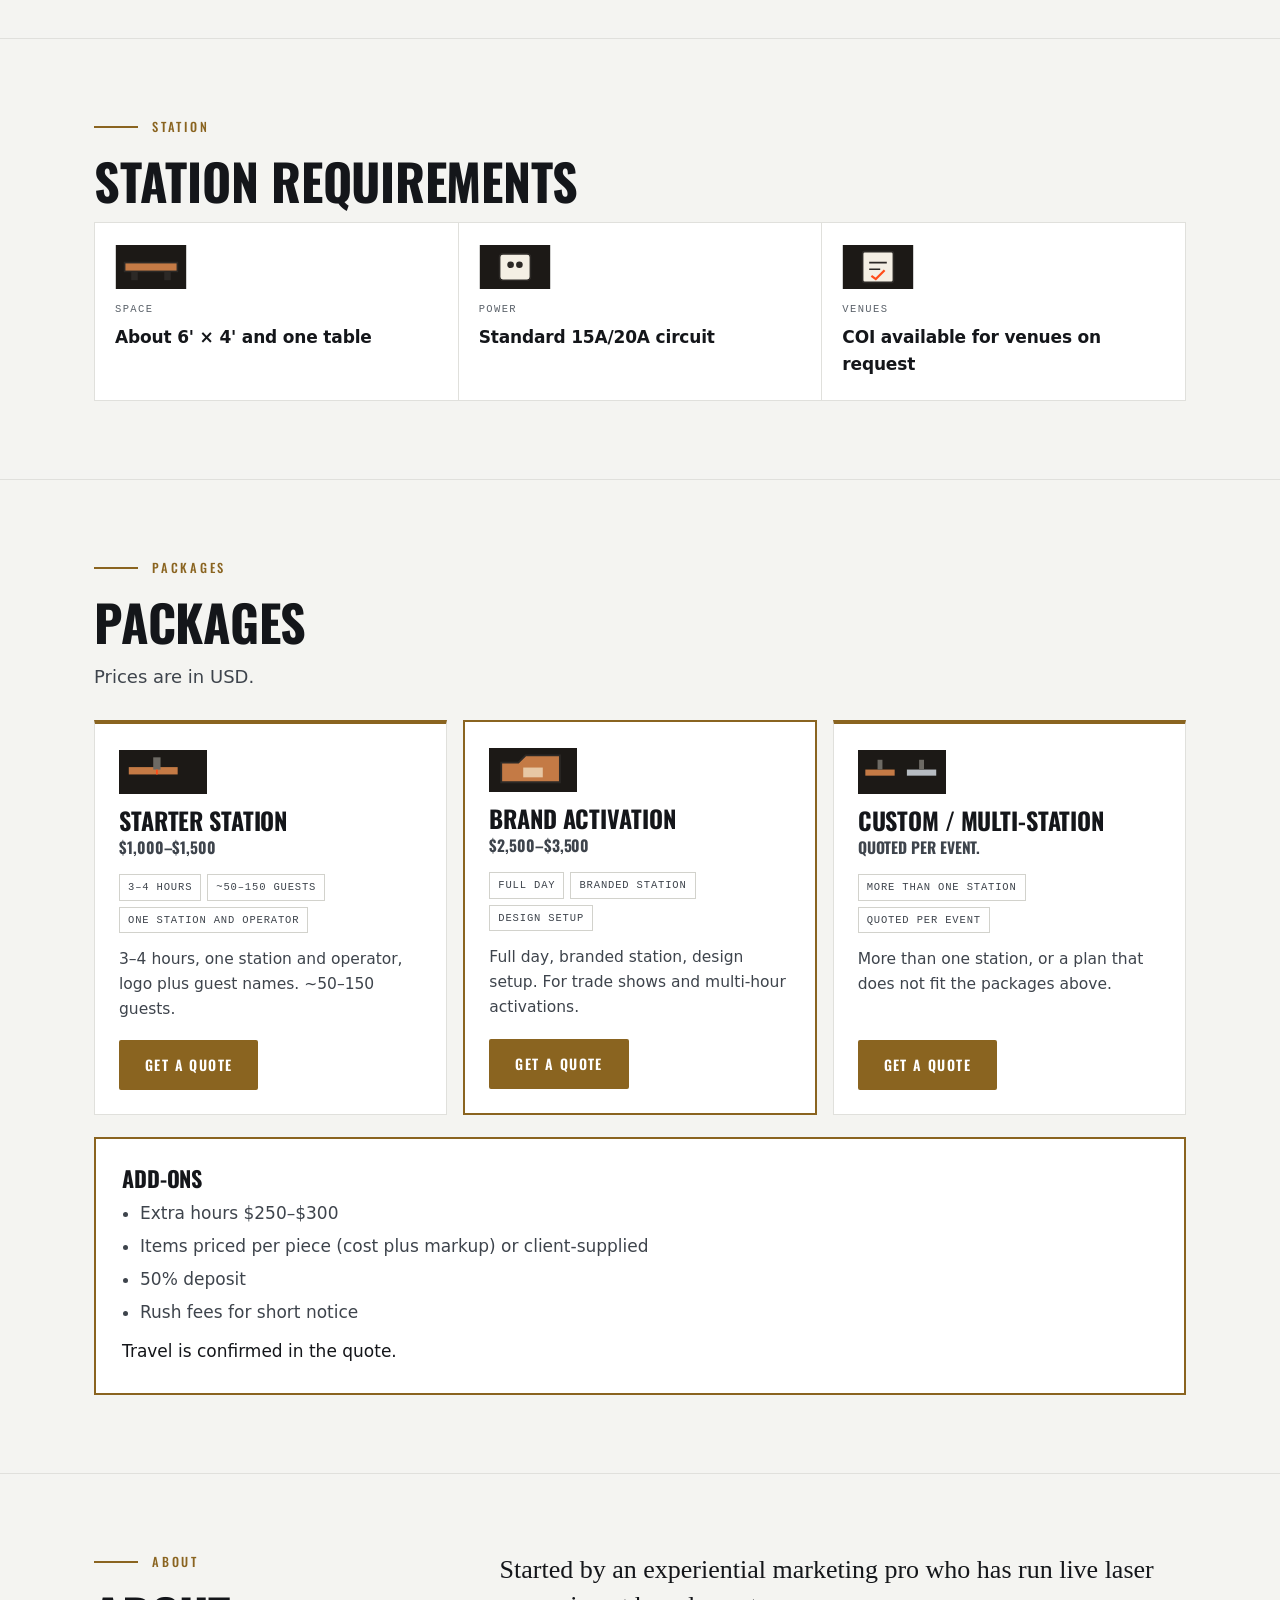
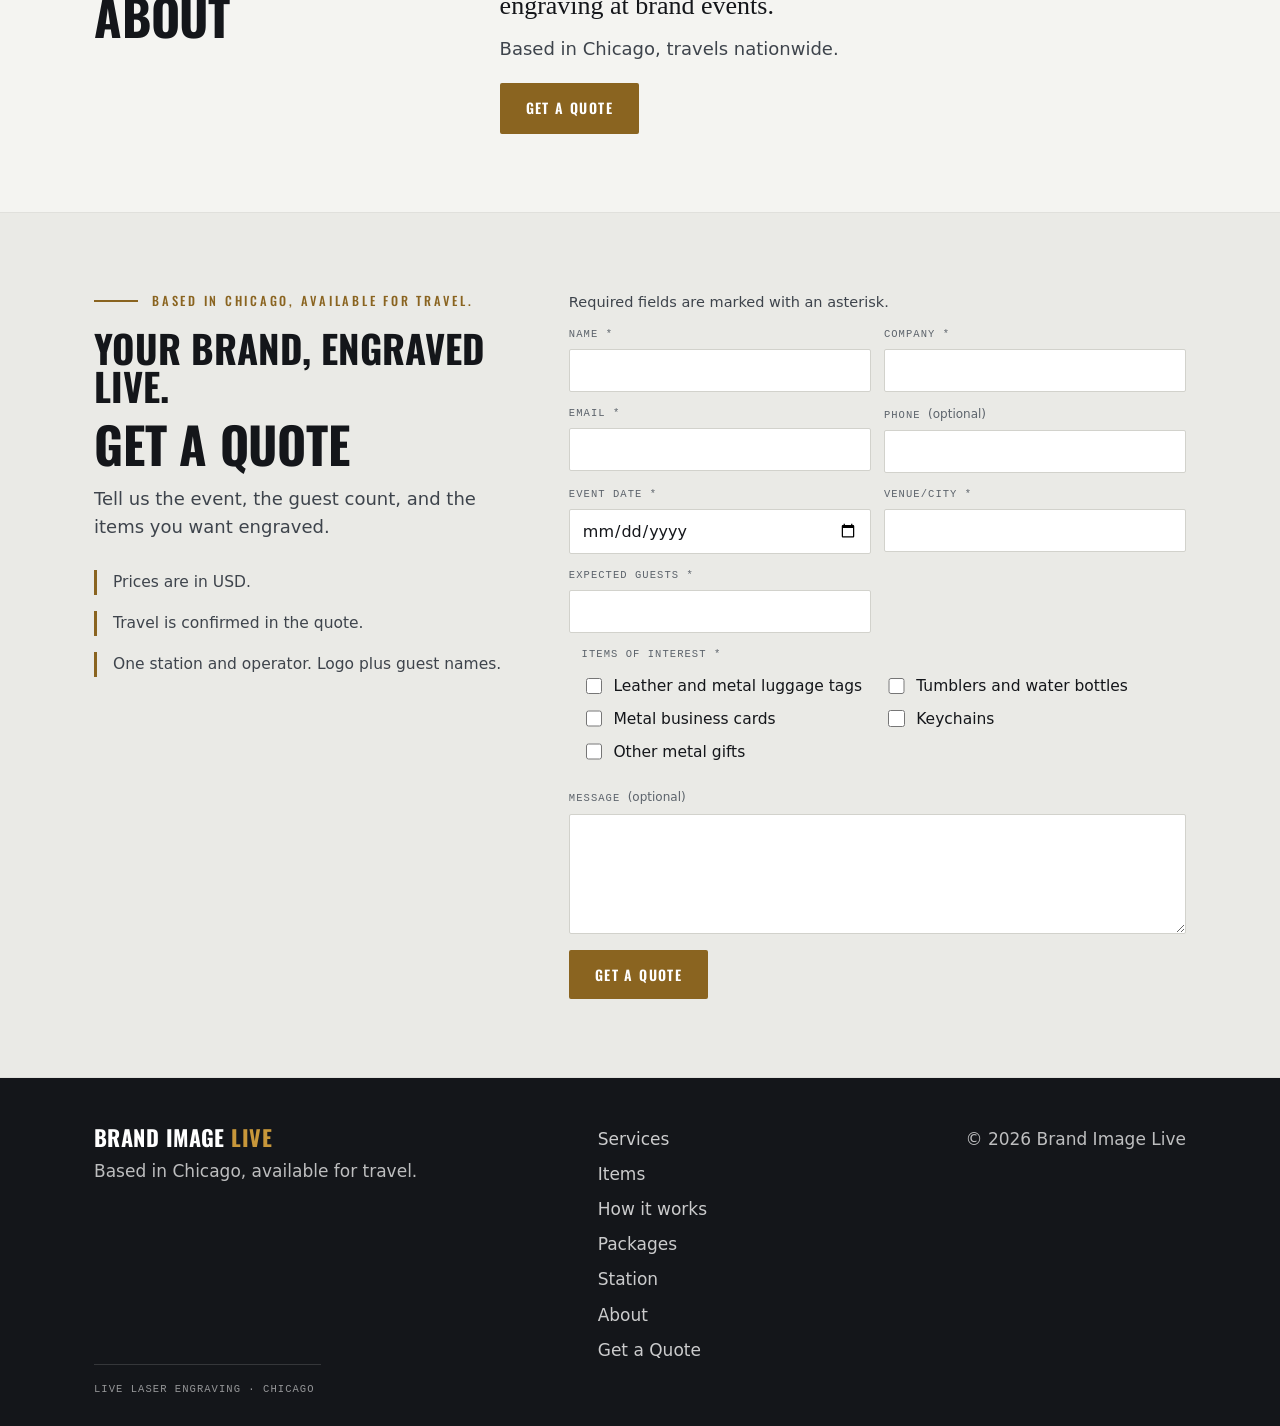
==== commit 216d3e66: "Make the editorial layout the homepage. Archive the illustrated workshop at /illustrated/, point /en" ====
--- a/index.html
+++ b/index.html
@@ -7,7 +7,7 @@
   <meta name="description" content="On-site live laser engraving for trade shows, brand activations, and corporate events. Personalized luggage tags, tumblers, and metal gifts engraved while guests watch. Based in Chicago, available for travel.">
   <meta name="author" content="Brand Image Live">
   <meta name="robots" content="index, follow">
-  <meta name="theme-color" content="#f4efe4">
+  <meta name="theme-color" content="#f4f4f1">
   <meta name="color-scheme" content="light">
   <meta name="format-detection" content="telephone=no, email=no, address=no">
   <link rel="canonical" href="https://artmro2.github.io/brand-image-live/">
@@ -28,9 +28,8 @@
   <meta name="twitter:image:alt" content="Brand Image Live. Your Brand, Engraved Live.">
   <link rel="icon" href="favicon.svg" type="image/svg+xml">
   <link rel="apple-touch-icon" href="apple-touch-icon.png">
-  <link rel="preload" href="fonts/cormorant-garamond-600.woff2" as="font" type="font/woff2" crossorigin>
-  <link rel="preload" href="fonts/outfit-400.woff2" as="font" type="font/woff2" crossorigin>
-  <link rel="stylesheet" href="styles.css">
+  <link rel="preload" href="fonts/oswald.woff2" as="font" type="font/woff2" crossorigin>
+  <link rel="stylesheet" href="styles.css?v=20261113">
   <script type="application/ld+json">
   {
     "@context": "https://schema.org",
@@ -48,14 +47,17 @@
     }
   }
   </script>
-  <script src="script.js" defer></script>
+  <script src="script.js?v=20261113" defer></script>
 </head>
 <body>
   <a class="skip" href="#content">Skip to content</a>
   <header class="site-header" id="top">
-    <div class="wrap header-bar">
-      <a class="wordmark" href="#top">Brand Image Live</a>
-      <button class="nav-toggle" type="button" aria-expanded="false" aria-controls="site-nav">Menu</button>
+    <div class="nav-in">
+      <a class="brand" href="#top">Brand Image <em>Live</em></a>
+      <div class="nav-tools">
+        <a class="btn header-cta" href="#quote">Get a Quote</a>
+        <button class="nav-toggle" type="button" aria-expanded="false" aria-controls="site-nav">Menu</button>
+      </div>
       <nav class="site-nav" id="site-nav" aria-label="Primary">
         <a href="#services">Services</a>
         <a href="#items">Items</a>
@@ -65,22 +67,22 @@
         <a href="#about">About</a>
         <a class="btn nav-cta" href="#quote">Get a Quote</a>
       </nav>
-      <a class="btn header-cta" href="#quote">Get a Quote</a>
     </div>
   </header>
 
   <main id="content">
-    <section class="hero">
-      <div class="wrap hero-grid">
-        <div class="hero-copy">
-          <p class="eyebrow">Live laser engraving · Chicago</p>
-          <h1 id="hero-title">Your Brand, <br>Engraved Live.</h1>
-          <p class="lede">We bring live laser engraving to your trade show booth, brand activation, or corporate event. Guests watch their name and your logo go onto a premium keepsake in minutes.</p>
-          <div class="cta-row">
+    <section class="hero" aria-labelledby="hero-title">
+      <div class="ghost" aria-hidden="true">Live</div>
+      <div class="hero-in">
+        <div>
+          <p class="eyebrow on-dark"><span class="live-dot" aria-hidden="true"></span>Live laser engraving · Chicago</p>
+          <h1 id="hero-title">Your Brand, <em>Engraved Live.</em></h1>
+          <p class="hero-sub">We bring live laser engraving to your trade show booth, brand activation, or corporate event. Guests watch their name and your logo go onto a premium keepsake in minutes.</p>
+          <div class="hero-cta">
             <a class="btn" href="#quote">Get a Quote</a>
-            <a class="link" href="#process">How it works</a>
-          </div>
-          <p class="where">Based in Chicago, available for travel.</p>
+            <a class="btn btn-light" href="#process">How it works</a>
+          </div>
+          <p class="hero-where">Based in Chicago, available for travel.</p>
         </div>
         <div class="bench" id="bench-stage" data-active="tag">
           <div class="bench-bar">
@@ -92,7 +94,7 @@
             </div>
           </div>
           <div class="stage">
-            <svg class="piece piece-tag" viewBox="0 0 320 400" role="img" aria-label="A luggage tag with a name being engraved. Illustration, not event photography.">
+            <svg class="piece piece-tag" viewBox="0 0 320 400" role="img" aria-label="A luggage tag with a name being engraved. Illustration.">
               <rect x="78" y="36" width="164" height="36" rx="12" fill="#6a3b28"/>
               <rect x="54" y="58" width="212" height="300" rx="18" fill="#c47a45"/>
               <rect x="70" y="74" width="180" height="268" rx="10" fill="none" stroke="#f0d2b4" stroke-width="1.4" stroke-dasharray="3 4"/>
@@ -104,7 +106,7 @@
                 <circle cx="36" cy="0" r="3.5" fill="#fff4ea"/>
               </g>
             </svg>
-            <svg class="piece piece-tumbler" viewBox="0 0 320 400" role="img" aria-label="A tumbler with a name being engraved. Illustration, not event photography.">
+            <svg class="piece piece-tumbler" viewBox="0 0 320 400" role="img" aria-label="A tumbler with a name being engraved. Illustration.">
               <ellipse cx="160" cy="78" rx="78" ry="18" fill="#d5d8dc"/>
               <path d="M86 78 L104 330 Q160 356 216 330 L234 78 Z" fill="#b7bcc2"/>
               <ellipse cx="160" cy="78" rx="78" ry="18" fill="none" stroke="#2c2926" stroke-width="2"/>
@@ -117,20 +119,84 @@
               </g>
             </svg>
           </div>
-          <p class="bench-note">Illustration. Not event photography.</p>
-        </div>
-      </div>
-    </section>
-
-    <section class="section approach reveal" aria-labelledby="approach-title">
+          <p class="bench-note">Illustration.</p>
+        </div>
+        <div class="hero-facts">
+          <p class="fact"><b>One station and operator</b><span>The station</span></p>
+          <p class="fact"><b>Logo plus guest names</b><span>Engraved live</span></p>
+          <p class="fact"><b>Based in Chicago</b><span>Available for travel</span></p>
+        </div>
+      </div>
+    </section>
+
+    <section class="sink" aria-labelledby="quick-title">
+      <div class="wrap quick-in">
+        <div>
+          <p class="eyebrow">Get a Quote</p>
+          <h2 id="quick-title">Tell us the event, the guest count, and the items you want engraved.</h2>
+          <a class="btn" href="#quote">Get a Quote</a>
+        </div>
+        <div class="askline">
+          <a href="#event-date"><span class="ask-f">Event date</span></a>
+          <a href="#venue"><span class="ask-f">Venue/City</span></a>
+          <a href="#guests"><span class="ask-f">Expected guests</span></a>
+          <a href="#items-group"><span class="ask-f">Items of interest</span></a>
+        </div>
+      </div>
+    </section>
+
+    <section class="rail" aria-label="Items">
+      <p class="eyebrow on-dark">Items</p>
+      <div class="conveyor">
+        <div class="track">
+          <ul class="lane">
+            <li>Leather and metal luggage tags</li>
+            <li>Tumblers and water bottles</li>
+            <li>Metal business cards</li>
+            <li>Keychains</li>
+            <li>Other metal gifts</li>
+          </ul>
+          <ul class="lane" aria-hidden="true">
+            <li>Leather and metal luggage tags</li>
+            <li>Tumblers and water bottles</li>
+            <li>Metal business cards</li>
+            <li>Keychains</li>
+            <li>Other metal gifts</li>
+          </ul>
+        </div>
+      </div>
+    </section>
+
+    <section aria-labelledby="station-lead">
       <div class="wrap">
-        <div class="why-lead">
-          <p class="eyebrow">The station</p>
-          <h2 id="approach-title">Guests watch their name and your logo go onto a premium keepsake in minutes.</h2>
-          <p class="section-intro">One station and operator. Logo plus guest names.</p>
-          <a class="btn" href="#quote">Get a Quote</a>
-        </div>
-        <ol class="approach-list">
+        <div class="bleed">
+          <div>
+            <p class="eyebrow">The station</p>
+            <h2 class="pull" id="station-lead">Guests watch their name and your logo go onto a premium keepsake in minutes.</h2>
+            <p class="sec-lede">One station and operator. Logo plus guest names.</p>
+            <a class="btn" href="#quote">Get a Quote</a>
+          </div>
+          <figure>
+            <svg class="scene" viewBox="0 0 640 420" role="img" aria-label="Illustration of a laser station and a guest.">
+              <rect width="640" height="420" fill="#1c1916"/>
+              <rect x="36" y="250" width="360" height="18" rx="3" fill="#3a342c"/>
+              <rect x="56" y="268" width="16" height="70" fill="#2c2926"/>
+              <rect x="360" y="268" width="16" height="70" fill="#2c2926"/>
+              <rect x="150" y="78" width="28" height="120" fill="#4a463f"/>
+              <rect x="138" y="188" width="52" height="28" rx="4" fill="#6d6a64" stroke="#2c2926" stroke-width="2"/>
+              <path d="M164 216 v28" stroke="#ff4d1a" stroke-width="2" class="beam-drop"/>
+              <rect x="188" y="196" width="92" height="54" rx="6" fill="#c47a45" stroke="#2c2926" stroke-width="2"/>
+              <rect x="200" y="208" width="48" height="22" fill="#e7c7a4"/>
+              <line class="beam-loop" x1="206" y1="219" x2="242" y2="219" stroke="#ff4d1a" stroke-width="2"/>
+              <circle cx="470" cy="168" r="28" fill="#f0d2b4" stroke="#2c2926" stroke-width="2"/>
+              <path d="M430 250 q40-48 80 0 v70 h-80 Z" fill="#ff4d1a" stroke="#2c2926" stroke-width="2"/>
+              <path d="M430 268 h-28" stroke="#2c2926" stroke-width="6" stroke-linecap="round"/>
+              <path d="M510 268 h24" stroke="#2c2926" stroke-width="6" stroke-linecap="round"/>
+            </svg>
+            <figcaption class="cap">Illustration.</figcaption>
+          </figure>
+        </div>
+        <ol class="approach">
           <li>
             <span class="idx" aria-hidden="true">01</span>
             <h3>Items</h3>
@@ -150,206 +216,199 @@
       </div>
     </section>
 
-    <section class="section reveal" id="services" aria-labelledby="services-title">
+    <section id="services" aria-labelledby="services-title">
       <div class="wrap">
-        <div class="section-head">
-          <h2 id="services-title">Services</h2>
-        </div>
-        <ul class="service-list">
-          <li>
-            <span class="idx" aria-hidden="true">01</span>
-            <svg class="mini" viewBox="0 0 80 80" aria-hidden="true">
+        <p class="eyebrow">Services</p>
+        <h2 id="services-title">Services</h2>
+        <article class="case">
+          <div class="case-img">
+            <svg viewBox="0 0 80 80" role="img" aria-label="Illustration of a trade show booth.">
               <rect width="80" height="80" fill="#1c1916"/>
               <path d="M14 58 V28 h18 l8-8 h26 v38 Z" fill="#c47a45" stroke="#2c2926" stroke-width="2"/>
               <rect x="28" y="36" width="22" height="16" rx="2" fill="#e7c7a4"/>
               <line class="beam-loop" x1="30" y1="44" x2="48" y2="44" stroke="#ff4d1a" stroke-width="2"/>
             </svg>
+          </div>
+          <div>
+            <p class="tag">01</p>
             <h3>Trade shows</h3>
             <p>Booth traffic and personalized pieces.</p>
-          </li>
-          <li>
-            <span class="idx" aria-hidden="true">02</span>
-            <svg class="mini" viewBox="0 0 80 80" aria-hidden="true">
+          </div>
+        </article>
+        <article class="case">
+          <div class="case-img">
+            <svg viewBox="0 0 80 80" role="img" aria-label="Illustration of a leather luggage tag.">
               <rect width="80" height="80" fill="#1c1916"/>
               <rect x="22" y="18" width="36" height="48" rx="6" fill="#c47a45" stroke="#2c2926" stroke-width="2"/>
               <rect x="30" y="34" width="20" height="16" fill="#e7c7a4"/>
               <circle cx="40" cy="26" r="3" fill="#f4efe4"/>
               <line class="beam-loop" x1="32" y1="42" x2="48" y2="42" stroke="#ff4d1a" stroke-width="2"/>
             </svg>
+          </div>
+          <div>
+            <p class="tag">02</p>
             <h3>Brand activations</h3>
             <p>Logo plus guest names, engraved live.</p>
-          </li>
-          <li>
-            <span class="idx" aria-hidden="true">03</span>
-            <svg class="mini" viewBox="0 0 80 80" aria-hidden="true">
+          </div>
+        </article>
+        <article class="case">
+          <div class="case-img">
+            <svg viewBox="0 0 80 80" role="img" aria-label="Illustration of a tumbler.">
               <rect width="80" height="80" fill="#1c1916"/>
               <path d="M18 62 L26 28 h28 l8 34 Z" fill="#b7bcc2" stroke="#2c2926" stroke-width="2"/>
               <ellipse cx="40" cy="28" rx="14" ry="5" fill="#d5d8dc" stroke="#2c2926" stroke-width="2"/>
               <line class="beam-loop" x1="30" y1="46" x2="50" y2="46" stroke="#ff4d1a" stroke-width="2"/>
             </svg>
+          </div>
+          <div>
+            <p class="tag">03</p>
             <h3>Corporate events / conferences</h3>
             <p>A live station during the event.</p>
+          </div>
+        </article>
+      </div>
+    </section>
+
+    <section class="items" id="items" aria-labelledby="items-title">
+      <div class="wrap moments-head">
+        <p class="eyebrow">Items</p>
+        <h2 id="items-title">Items</h2>
+        <p class="sec-lede">Leather and metal luggage tags, tumblers and water bottles, metal business cards, keychains, and other metal gifts.</p>
+      </div>
+      <div class="moments">
+        <figure>
+          <svg viewBox="0 0 200 250" role="img" aria-label="Illustration of a leather luggage tag and a metal luggage tag.">
+            <rect width="200" height="250" fill="#1c1916"/>
+            <rect x="28" y="36" width="70" height="22" rx="8" fill="#6a3b28"/>
+            <rect x="18" y="50" width="90" height="150" rx="12" fill="#c47a45"/>
+            <rect x="28" y="62" width="70" height="126" rx="6" fill="none" stroke="#f0d2b4" stroke-width="1.5" stroke-dasharray="3 3.5"/>
+            <circle cx="63" cy="74" r="5" fill="#f4efe4" stroke="#6a3b28" stroke-width="1.5"/>
+            <rect x="36" y="100" width="54" height="48" rx="3" fill="#e7c7a4"/>
+            <rect x="112" y="70" width="62" height="110" rx="8" fill="#d5d8dc" stroke="#2c2926" stroke-width="2"/>
+            <circle cx="143" cy="90" r="5" fill="#1c1916" stroke="#2c2926" stroke-width="2"/>
+            <rect x="126" y="112" width="34" height="28" fill="#eef0f2"/>
+            <line class="beam-loop" x1="128" y1="126" x2="156" y2="126" stroke="#ff4d1a" stroke-width="2"/>
+          </svg>
+          <figcaption>Leather and metal luggage tags</figcaption>
+        </figure>
+        <figure>
+          <svg viewBox="0 0 200 250" role="img" aria-label="Illustration of a tumbler and a water bottle.">
+            <rect width="200" height="250" fill="#1c1916"/>
+            <ellipse cx="70" cy="70" rx="28" ry="8" fill="#d5d8dc"/>
+            <path d="M44 70 L52 190 Q70 204 88 190 L96 70 Z" fill="#b7bcc2"/>
+            <ellipse cx="70" cy="70" rx="28" ry="8" fill="none" stroke="#2c2926" stroke-width="2"/>
+            <path d="M44 70 L52 190 Q70 204 88 190 L96 70" fill="none" stroke="#2c2926" stroke-width="2"/>
+            <rect x="62" y="52" width="16" height="10" rx="2" fill="#2c2926"/>
+            <line class="beam-loop" x1="54" y1="128" x2="86" y2="128" stroke="#ff4d1a" stroke-width="2"/>
+            <rect x="118" y="48" width="46" height="148" rx="16" fill="#c5ccd2" stroke="#2c2926" stroke-width="2"/>
+            <rect x="130" y="36" width="22" height="18" rx="4" fill="#2c2926"/>
+            <rect x="128" y="108" width="26" height="18" fill="#eef0f2"/>
+          </svg>
+          <figcaption>Tumblers and water bottles</figcaption>
+        </figure>
+        <figure>
+          <svg viewBox="0 0 200 250" role="img" aria-label="Illustration of a metal business card.">
+            <rect width="200" height="250" fill="#1c1916"/>
+            <rect x="28" y="78" width="144" height="92" rx="6" fill="#d5d8dc" stroke="#2c2926" stroke-width="2"/>
+            <rect x="42" y="94" width="22" height="22" fill="none" stroke="#ff4d1a" stroke-width="2"/>
+            <line x1="74" y1="102" x2="150" y2="102" stroke="#2c2926" stroke-width="2"/>
+            <line x1="74" y1="116" x2="132" y2="116" stroke="#2c2926" stroke-width="2"/>
+            <line class="beam-loop" x1="42" y1="146" x2="110" y2="146" stroke="#ff4d1a" stroke-width="2"/>
+          </svg>
+          <figcaption>Metal business cards</figcaption>
+        </figure>
+        <figure>
+          <svg viewBox="0 0 200 250" role="img" aria-label="Illustration of a metal keychain.">
+            <rect width="200" height="250" fill="#1c1916"/>
+            <circle cx="78" cy="108" r="28" fill="none" stroke="#d5d8dc" stroke-width="8"/>
+            <rect x="96" y="92" width="62" height="40" rx="6" fill="#c5ccd2" stroke="#2c2926" stroke-width="2"/>
+            <line class="beam-loop" x1="108" y1="112" x2="144" y2="112" stroke="#ff4d1a" stroke-width="2"/>
+          </svg>
+          <figcaption>Keychains</figcaption>
+        </figure>
+        <figure>
+          <svg viewBox="0 0 200 250" role="img" aria-label="Illustration of a small metal gift disc on leather.">
+            <rect width="200" height="250" fill="#1c1916"/>
+            <path d="M30 70 h140 v110 H30 Z" fill="#6a3b28"/>
+            <path d="M40 82 h120 v86 H40 Z" fill="none" stroke="#f0d2b4" stroke-width="1.4" stroke-dasharray="3 3"/>
+            <circle cx="100" cy="124" r="28" fill="#d5d8dc" stroke="#2c2926" stroke-width="2"/>
+            <line class="beam-loop" x1="84" y1="124" x2="116" y2="124" stroke="#ff4d1a" stroke-width="2"/>
+          </svg>
+          <figcaption>Other metal gifts</figcaption>
+        </figure>
+      </div>
+      <p class="cap">Illustration.</p>
+    </section>
+
+    <section id="process" aria-labelledby="process-title">
+      <div class="wrap">
+        <p class="eyebrow">How it works</p>
+        <h2 id="process-title">How it works</h2>
+        <ol class="flow">
+          <li>
+            <div class="fimg">
+              <svg viewBox="0 0 64 48" aria-hidden="true"><rect width="64" height="48" fill="#1c1916"/><rect x="14" y="8" width="36" height="28" rx="3" fill="#f4efe4" stroke="#2c2926" stroke-width="2"/><path d="M22 20 h20 M22 26 h12" stroke="#2c2926" stroke-width="2"/></svg>
+              <span class="fn" aria-hidden="true">01</span>
+            </div>
+            <h3>Send your logo.</h3>
+          </li>
+          <li>
+            <div class="fimg">
+              <svg viewBox="0 0 64 48" aria-hidden="true"><rect width="64" height="48" fill="#1c1916"/><rect x="16" y="10" width="32" height="28" rx="4" fill="#c47a45" stroke="#2c2926" stroke-width="2"/><path d="M24 24 l5 5 11-12" fill="none" stroke="#f4efe4" stroke-width="2.5"/></svg>
+              <span class="fn" aria-hidden="true">02</span>
+            </div>
+            <h3>We approve design and items.</h3>
+          </li>
+          <li>
+            <div class="fimg">
+              <svg viewBox="0 0 64 48" aria-hidden="true"><rect width="64" height="48" fill="#1c1916"/><rect x="10" y="28" width="44" height="6" fill="#3a342c"/><rect x="28" y="10" width="8" height="16" fill="#6d6a64"/><path d="M32 26 v6" stroke="#ff4d1a" stroke-width="2"/></svg>
+              <span class="fn" aria-hidden="true">03</span>
+            </div>
+            <h3>We set up on site.</h3>
+          </li>
+          <li>
+            <div class="fimg">
+              <svg viewBox="0 0 64 48" aria-hidden="true"><rect width="64" height="48" fill="#1c1916"/><circle cx="22" cy="16" r="7" fill="#f0d2b4" stroke="#2c2926" stroke-width="1.5"/><rect x="34" y="14" width="18" height="22" rx="3" fill="#c47a45" stroke="#2c2926" stroke-width="1.5"/><line class="beam-loop" x1="38" y1="24" x2="50" y2="24" stroke="#ff4d1a" stroke-width="2"/></svg>
+              <span class="fn" aria-hidden="true">04</span>
+            </div>
+            <h3>Guests personalize and we engrave live.</h3>
+          </li>
+        </ol>
+        <p class="cap flow-note">Illustration.</p>
+      </div>
+    </section>
+
+    <section id="station" aria-labelledby="station-title">
+      <div class="wrap">
+        <p class="eyebrow">Station</p>
+        <h2 id="station-title">Station requirements</h2>
+        <ul class="spec-grid">
+          <li>
+            <svg class="spec-ico" viewBox="0 0 64 40" aria-hidden="true"><rect width="64" height="40" fill="#1c1916"/><rect x="8" y="16" width="48" height="8" fill="#c47a45" stroke="#2c2926" stroke-width="1.5"/><rect x="14" y="24" width="6" height="8" fill="#2c2926"/><rect x="44" y="24" width="6" height="8" fill="#2c2926"/></svg>
+            <div class="spec-k">Space</div>
+            <p>About 6' × 4' and one table</p>
+          </li>
+          <li>
+            <svg class="spec-ico" viewBox="0 0 64 40" aria-hidden="true"><rect width="64" height="40" fill="#1c1916"/><rect x="18" y="8" width="28" height="24" rx="3" fill="#f4efe4" stroke="#2c2926" stroke-width="1.5"/><circle cx="28" cy="18" r="3" fill="#2c2926"/><circle cx="36" cy="18" r="3" fill="#2c2926"/></svg>
+            <div class="spec-k">Power</div>
+            <p>Standard 15A/20A circuit</p>
+          </li>
+          <li>
+            <svg class="spec-ico" viewBox="0 0 64 40" aria-hidden="true"><rect width="64" height="40" fill="#1c1916"/><rect x="18" y="6" width="28" height="28" rx="2" fill="#f4efe4" stroke="#2c2926" stroke-width="1.5"/><path d="M24 16 h16 M24 22 h10" stroke="#2c2926" stroke-width="1.5"/><path d="M26 28 l4 3 8-8" fill="none" stroke="#ff4d1a" stroke-width="2"/></svg>
+            <div class="spec-k">Venues</div>
+            <p>COI available for venues on request</p>
           </li>
         </ul>
       </div>
     </section>
 
-    <section class="section items reveal" id="items" aria-labelledby="items-title">
+    <section id="packages" aria-labelledby="packages-title">
       <div class="wrap">
-        <div class="section-head">
-          <h2 id="items-title">Items</h2>
-          <p class="section-intro">Leather and metal luggage tags, tumblers and water bottles, metal business cards, keychains, and other metal gifts.</p>
-        </div>
-        <ul class="item-gallery">
-          <li>
-            <svg class="illu" viewBox="0 0 200 250" role="img" aria-label="Illustration of a leather luggage tag and a metal luggage tag.">
-              <rect width="200" height="250" fill="#1c1916"/>
-              <rect x="28" y="36" width="70" height="22" rx="8" fill="#6a3b28"/>
-              <rect x="18" y="50" width="90" height="150" rx="12" fill="#c47a45"/>
-              <rect x="28" y="62" width="70" height="126" rx="6" fill="none" stroke="#f0d2b4" stroke-width="1.5" stroke-dasharray="3 3.5"/>
-              <circle cx="63" cy="74" r="5" fill="#f4efe4" stroke="#6a3b28" stroke-width="1.5"/>
-              <rect x="36" y="100" width="54" height="48" rx="3" fill="#e7c7a4"/>
-              <rect x="112" y="70" width="62" height="110" rx="8" fill="#d5d8dc" stroke="#2c2926" stroke-width="2"/>
-              <circle cx="143" cy="90" r="5" fill="#1c1916" stroke="#2c2926" stroke-width="2"/>
-              <rect x="126" y="112" width="34" height="28" fill="#eef0f2"/>
-              <line class="beam-loop" x1="128" y1="126" x2="156" y2="126" stroke="#ff4d1a" stroke-width="2"/>
-            </svg>
-            <h3>Leather and metal luggage tags</h3>
-          </li>
-          <li>
-            <svg class="illu" viewBox="0 0 200 250" role="img" aria-label="Illustration of a tumbler and a water bottle.">
-              <rect width="200" height="250" fill="#1c1916"/>
-              <ellipse cx="70" cy="70" rx="28" ry="8" fill="#d5d8dc"/>
-              <path d="M44 70 L52 190 Q70 204 88 190 L96 70 Z" fill="#b7bcc2"/>
-              <ellipse cx="70" cy="70" rx="28" ry="8" fill="none" stroke="#2c2926" stroke-width="2"/>
-              <path d="M44 70 L52 190 Q70 204 88 190 L96 70" fill="none" stroke="#2c2926" stroke-width="2"/>
-              <rect x="62" y="52" width="16" height="10" rx="2" fill="#2c2926"/>
-              <line class="beam-loop" x1="54" y1="128" x2="86" y2="128" stroke="#ff4d1a" stroke-width="2"/>
-              <rect x="118" y="48" width="46" height="148" rx="16" fill="#c5ccd2" stroke="#2c2926" stroke-width="2"/>
-              <rect x="130" y="36" width="22" height="18" rx="4" fill="#2c2926"/>
-              <rect x="128" y="108" width="26" height="18" fill="#eef0f2"/>
-            </svg>
-            <h3>Tumblers and water bottles</h3>
-          </li>
-          <li>
-            <svg class="illu" viewBox="0 0 200 250" role="img" aria-label="Illustration of a metal business card.">
-              <rect width="200" height="250" fill="#1c1916"/>
-              <rect x="28" y="78" width="144" height="92" rx="6" fill="#d5d8dc" stroke="#2c2926" stroke-width="2"/>
-              <rect x="42" y="94" width="22" height="22" fill="none" stroke="#ff4d1a" stroke-width="2"/>
-              <line x1="74" y1="102" x2="150" y2="102" stroke="#2c2926" stroke-width="2"/>
-              <line x1="74" y1="116" x2="132" y2="116" stroke="#2c2926" stroke-width="2"/>
-              <line class="beam-loop" x1="42" y1="146" x2="110" y2="146" stroke="#ff4d1a" stroke-width="2"/>
-            </svg>
-            <h3>Metal business cards</h3>
-          </li>
-          <li>
-            <svg class="illu" viewBox="0 0 200 250" role="img" aria-label="Illustration of a metal keychain.">
-              <rect width="200" height="250" fill="#1c1916"/>
-              <circle cx="78" cy="108" r="28" fill="none" stroke="#d5d8dc" stroke-width="8"/>
-              <rect x="96" y="92" width="62" height="40" rx="6" fill="#c5ccd2" stroke="#2c2926" stroke-width="2"/>
-              <line class="beam-loop" x1="108" y1="112" x2="144" y2="112" stroke="#ff4d1a" stroke-width="2"/>
-            </svg>
-            <h3>Keychains</h3>
-          </li>
-          <li>
-            <svg class="illu" viewBox="0 0 200 250" role="img" aria-label="Illustration of a small metal gift disc on leather.">
-              <rect width="200" height="250" fill="#1c1916"/>
-              <path d="M30 70 h140 v110 H30 Z" fill="#6a3b28"/>
-              <path d="M40 82 h120 v86 H40 Z" fill="none" stroke="#f0d2b4" stroke-width="1.4" stroke-dasharray="3 3"/>
-              <circle cx="100" cy="124" r="28" fill="#d5d8dc" stroke="#2c2926" stroke-width="2"/>
-              <line class="beam-loop" x1="84" y1="124" x2="116" y2="124" stroke="#ff4d1a" stroke-width="2"/>
-            </svg>
-            <h3>Other metal gifts</h3>
-          </li>
-        </ul>
-        <p class="study-note">Illustration.</p>
-      </div>
-    </section>
-
-    <section class="process reveal" id="process" aria-labelledby="process-title">
-      <div class="wrap process-layout">
-        <figure class="process-still">
-          <svg class="scene" viewBox="0 0 640 420" role="img" aria-label="Illustration of a laser station and a guest.">
-            <rect width="640" height="420" fill="#1c1916"/>
-            <rect x="36" y="250" width="360" height="18" rx="3" fill="#3a342c"/>
-            <rect x="56" y="268" width="16" height="70" fill="#2c2926"/>
-            <rect x="360" y="268" width="16" height="70" fill="#2c2926"/>
-            <rect x="150" y="78" width="28" height="120" fill="#4a463f"/>
-            <rect x="138" y="188" width="52" height="28" rx="4" fill="#6d6a64" stroke="#2c2926" stroke-width="2"/>
-            <path d="M164 216 v28" stroke="#ff4d1a" stroke-width="2" class="beam-drop"/>
-            <rect x="188" y="196" width="92" height="54" rx="6" fill="#c47a45" stroke="#2c2926" stroke-width="2"/>
-            <rect x="200" y="208" width="48" height="22" fill="#e7c7a4"/>
-            <line class="beam-loop" x1="206" y1="219" x2="242" y2="219" stroke="#ff4d1a" stroke-width="2"/>
-            <circle cx="470" cy="168" r="28" fill="#f0d2b4" stroke="#2c2926" stroke-width="2"/>
-            <path d="M430 250 q40-48 80 0 v70 h-80 Z" fill="#ff4d1a" stroke="#2c2926" stroke-width="2"/>
-            <path d="M430 268 h-28" stroke="#2c2926" stroke-width="6" stroke-linecap="round"/>
-            <path d="M510 268 h24" stroke="#2c2926" stroke-width="6" stroke-linecap="round"/>
-          </svg>
-          <figcaption>Illustration.</figcaption>
-        </figure>
-        <div>
-          <div class="section-head">
-            <h2 id="process-title">How it works</h2>
-          </div>
-          <ol class="steps">
-            <li>
-              <span class="idx" aria-hidden="true">01</span>
-              <svg class="step-ico" viewBox="0 0 64 48" aria-hidden="true"><rect width="64" height="48" fill="#1c1916"/><rect x="14" y="8" width="36" height="28" rx="3" fill="#f4efe4" stroke="#2c2926" stroke-width="2"/><path d="M22 20 h20 M22 26 h12" stroke="#2c2926" stroke-width="2"/></svg>
-              <h3>Send your logo.</h3>
-            </li>
-            <li>
-              <span class="idx" aria-hidden="true">02</span>
-              <svg class="step-ico" viewBox="0 0 64 48" aria-hidden="true"><rect width="64" height="48" fill="#1c1916"/><rect x="16" y="10" width="32" height="28" rx="4" fill="#c47a45" stroke="#2c2926" stroke-width="2"/><path d="M24 24 l5 5 11-12" fill="none" stroke="#f4efe4" stroke-width="2.5"/></svg>
-              <h3>We approve design and items.</h3>
-            </li>
-            <li>
-              <span class="idx" aria-hidden="true">03</span>
-              <svg class="step-ico" viewBox="0 0 64 48" aria-hidden="true"><rect width="64" height="48" fill="#1c1916"/><rect x="10" y="28" width="44" height="6" fill="#3a342c"/><rect x="28" y="10" width="8" height="16" fill="#6d6a64"/><path d="M32 26 v6" stroke="#ff4d1a" stroke-width="2"/></svg>
-              <h3>We set up on site.</h3>
-            </li>
-            <li>
-              <span class="idx" aria-hidden="true">04</span>
-              <svg class="step-ico" viewBox="0 0 64 48" aria-hidden="true"><rect width="64" height="48" fill="#1c1916"/><circle cx="22" cy="16" r="7" fill="#f0d2b4" stroke="#2c2926" stroke-width="1.5"/><rect x="34" y="14" width="18" height="22" rx="3" fill="#c47a45" stroke="#2c2926" stroke-width="1.5"/><line class="beam-loop" x1="38" y1="24" x2="50" y2="24" stroke="#ff4d1a" stroke-width="2"/></svg>
-              <h3>Guests personalize and we engrave live.</h3>
-            </li>
-          </ol>
-        </div>
-      </div>
-    </section>
-
-    <section class="section specs reveal" id="station" aria-labelledby="station-title">
-      <div class="wrap">
-        <div class="section-head">
-          <h2 id="station-title">Station requirements</h2>
-        </div>
-        <ul class="spec-grid">
-          <li>
-            <svg class="spec-ico" viewBox="0 0 64 40" aria-hidden="true"><rect width="64" height="40" fill="#1c1916"/><rect x="8" y="16" width="48" height="8" fill="#c47a45" stroke="#2c2926" stroke-width="1.5"/><rect x="14" y="24" width="6" height="8" fill="#2c2926"/><rect x="44" y="24" width="6" height="8" fill="#2c2926"/></svg>
-            <span class="spec-label">Space</span>
-            <p>About 6' × 4' and one table</p>
-          </li>
-          <li>
-            <svg class="spec-ico" viewBox="0 0 64 40" aria-hidden="true"><rect width="64" height="40" fill="#1c1916"/><rect x="18" y="8" width="28" height="24" rx="3" fill="#f4efe4" stroke="#2c2926" stroke-width="1.5"/><circle cx="28" cy="18" r="3" fill="#2c2926"/><circle cx="36" cy="18" r="3" fill="#2c2926"/><path d="M32 8 v-0" stroke="#ff4d1a" stroke-width="2"/></svg>
-            <span class="spec-label">Power</span>
-            <p>Standard 15A/20A circuit</p>
-          </li>
-          <li>
-            <svg class="spec-ico" viewBox="0 0 64 40" aria-hidden="true"><rect width="64" height="40" fill="#1c1916"/><rect x="18" y="6" width="28" height="28" rx="2" fill="#f4efe4" stroke="#2c2926" stroke-width="1.5"/><path d="M24 16 h16 M24 22 h10" stroke="#2c2926" stroke-width="1.5"/><path d="M26 28 l4 3 8-8" fill="none" stroke="#ff4d1a" stroke-width="2"/></svg>
-            <span class="spec-label">Venues</span>
-            <p>COI available for venues on request</p>
-          </li>
-        </ul>
-      </div>
-    </section>
-
-    <section class="section reveal" id="packages" aria-labelledby="packages-title">
-      <div class="wrap">
-        <div class="section-head">
-          <h2 id="packages-title">Packages</h2>
-          <p class="section-intro">Prices are in USD.</p>
-        </div>
-        <div class="package-grid">
-          <article class="package">
+        <p class="eyebrow">Packages</p>
+        <h2 id="packages-title">Packages</h2>
+        <p class="sec-lede">Prices are in USD.</p>
+        <div class="paths">
+          <article class="path">
             <svg class="pack-ico" viewBox="0 0 72 36" aria-hidden="true"><rect width="72" height="36" fill="#1c1916"/><rect x="8" y="14" width="40" height="6" fill="#c47a45"/><rect x="28" y="6" width="6" height="10" fill="#6d6a64"/><line x1="31" y1="16" x2="31" y2="20" stroke="#ff4d1a" stroke-width="1.5"/></svg>
             <h3>Starter Station</h3>
             <p class="price">$1,000–$1,500</p>
@@ -361,7 +420,7 @@
             <p>3–4 hours, one station and operator, logo plus guest names. ~50–150 guests.</p>
             <a class="btn" href="#quote">Get a Quote<span class="vh"> for Starter Station</span></a>
           </article>
-          <article class="package package-focus">
+          <article class="path path-focus">
             <svg class="pack-ico" viewBox="0 0 72 36" aria-hidden="true"><rect width="72" height="36" fill="#1c1916"/><path d="M10 28 V12 h14 l6-6 h28 v22 Z" fill="#c47a45" stroke="#2c2926" stroke-width="1.5"/><rect x="28" y="16" width="16" height="8" fill="#e7c7a4"/></svg>
             <h3>Brand Activation</h3>
             <p class="price">$2,500–$3,500</p>
@@ -373,7 +432,7 @@
             <p>Full day, branded station, design setup. For trade shows and multi-hour activations.</p>
             <a class="btn" href="#quote">Get a Quote<span class="vh"> for Brand Activation</span></a>
           </article>
-          <article class="package">
+          <article class="path">
             <svg class="pack-ico" viewBox="0 0 72 36" aria-hidden="true"><rect width="72" height="36" fill="#1c1916"/><rect x="6" y="16" width="24" height="5" fill="#c47a45"/><rect x="40" y="16" width="24" height="5" fill="#b7bcc2"/><rect x="16" y="8" width="4" height="8" fill="#6d6a64"/><rect x="50" y="8" width="4" height="8" fill="#6d6a64"/></svg>
             <h3>Custom / Multi-Station</h3>
             <p class="price">Quoted per event.</p>
@@ -385,7 +444,7 @@
             <a class="btn" href="#quote">Get a Quote<span class="vh"> for a custom or multi-station event</span></a>
           </article>
         </div>
-        <div class="terms">
+        <div class="addons">
           <h3>Add-ons</h3>
           <ul>
             <li>Extra hours $250–$300</li>
@@ -398,9 +457,10 @@
       </div>
     </section>
 
-    <section class="section about reveal" id="about" aria-labelledby="about-title">
+    <section id="about" aria-labelledby="about-title">
       <div class="wrap about-grid">
-        <div class="section-head">
+        <div>
+          <p class="eyebrow">About</p>
           <h2 id="about-title">About</h2>
         </div>
         <div>
@@ -411,20 +471,23 @@
       </div>
     </section>
 
-    <section class="quote-section reveal" id="quote" aria-labelledby="quote-title">
-      <div class="wrap quote-layout">
-        <div class="quote-intro">
+    <section class="sink" id="quote" aria-labelledby="quote-title">
+      <div class="wrap form-wrap">
+        <div>
           <p class="eyebrow">Based in Chicago, available for travel.</p>
-          <p class="band-title">Your Brand, <br>Engraved Live.</p>
+          <p class="band-title">Your Brand, Engraved Live.</p>
           <h2 id="quote-title">Get a Quote</h2>
-          <p class="section-intro">Tell us the event, the guest count, and the items you want engraved.</p>
-        </div>
-        <div class="form-card">
+          <p class="sec-lede">Tell us the event, the guest count, and the items you want engraved.</p>
+          <p class="side-note">Prices are in USD.</p>
+          <p class="side-note">Travel is confirmed in the quote.</p>
+          <p class="side-note">One station and operator. Logo plus guest names.</p>
+        </div>
+        <div>
           <noscript>
             <p class="noscript-note">JavaScript is required to confirm this form in the browser. The form does not send a message on its own.</p>
           </noscript>
           <form id="quote-form" method="post" action="#quote" novalidate>
-            <p id="form-hint">Required fields are marked with an asterisk.</p>
+            <p id="form-hint" class="form-hint">Required fields are marked with an asterisk.</p>
             <div id="form-alert" class="form-alert" role="alert" tabindex="-1" hidden></div>
             <div class="form-grid">
               <div class="field">
@@ -491,7 +554,7 @@
             <dl id="confirmation-summary" class="summary"></dl>
             <div class="cta-row">
               <button class="btn" type="button" id="copy-summary">Copy summary</button>
-              <button class="btn btn-ghost" type="button" id="edit-request">Edit request</button>
+              <button class="btn btn-out" type="button" id="edit-request">Edit request</button>
             </div>
             <p id="copy-status" class="vh" role="status"></p>
           </div>
@@ -501,21 +564,24 @@
   </main>
 
   <footer class="site-footer">
-    <div class="wrap footer-grid">
-      <div>
-        <p class="wordmark footer-mark">Brand Image Live</p>
-        <p class="footer-loc">Based in Chicago, available for travel.</p>
-      </div>
-      <nav class="footer-nav" aria-label="Footer">
-        <a href="#services">Services</a>
-        <a href="#items">Items</a>
-        <a href="#process">How it works</a>
-        <a href="#packages">Packages</a>
-        <a href="#station">Station</a>
-        <a href="#about">About</a>
-        <a href="#quote">Get a Quote</a>
-      </nav>
-      <p class="legal">© <span id="year">2026</span> Brand Image Live</p>
+    <div class="wrap">
+      <div class="foot-top">
+        <div>
+          <a class="brand foot-brand" href="#top">Brand Image <em>Live</em></a>
+          <p>Based in Chicago, available for travel.</p>
+        </div>
+        <nav class="foot-nav" aria-label="Footer">
+          <a href="#services">Services</a>
+          <a href="#items">Items</a>
+          <a href="#process">How it works</a>
+          <a href="#packages">Packages</a>
+          <a href="#station">Station</a>
+          <a href="#about">About</a>
+          <a href="#quote">Get a Quote</a>
+        </nav>
+        <p>© <span id="year">2026</span> Brand Image Live</p>
+      </div>
+      <p class="foot-bar">Live laser engraving · Chicago</p>
     </div>
   </footer>
 </body>
--- a/styles.css
+++ b/styles.css
@@ -1,110 +1,48 @@
-/* Brand Image Live. Cormorant Garamond and Outfit are under the SIL OFL; see fonts/. */
-
 @font-face {
-  font-family: "Cormorant Garamond";
+  font-family: "Oswald";
   font-style: normal;
-  font-weight: 500;
+  font-weight: 400 700;
   font-display: swap;
-  src: url("fonts/cormorant-garamond-500.woff2") format("woff2");
-}
-
-@font-face {
-  font-family: "Cormorant Garamond";
-  font-style: normal;
-  font-weight: 600;
-  font-display: swap;
-  src: url("fonts/cormorant-garamond-600.woff2") format("woff2");
-}
-
-@font-face {
-  font-family: Outfit;
-  font-style: normal;
-  font-weight: 400;
-  font-display: swap;
-  src: url("fonts/outfit-400.woff2") format("woff2");
-}
-
-@font-face {
-  font-family: Outfit;
-  font-style: normal;
-  font-weight: 500;
-  font-display: swap;
-  src: url("fonts/outfit-500.woff2") format("woff2");
-}
-
-@font-face {
-  font-family: Outfit;
-  font-style: normal;
-  font-weight: 600;
-  font-display: swap;
-  src: url("fonts/outfit-600.woff2") format("woff2");
+  src: url("fonts/oswald.woff2") format("woff2");
 }
 
 :root {
-  --paper: #f4efe4;
-  --paper-2: #efe6d6;
-  --card: #fffaf3;
-  --ink: #1b1612;
-  --muted: #5e564c;
-  --laser: #ff4d1a;
-  --laser-deep: #d63c0e;
-  --line: #e3d8c6;
-  --danger: #8d1f1f;
-  --danger-bg: #f8ecea;
-  --serif: "Cormorant Garamond", "Iowan Old Style", Palatino, Georgia, serif;
-  --sans: Outfit, "Avenir Next", "Segoe UI", sans-serif;
-  --header: 4.25rem;
-  color-scheme: light;
-}
-
-*,
-*::before,
-*::after { box-sizing: border-box; }
-
-[hidden] { display: none !important; }
-
-html {
-  scroll-behavior: smooth;
-  scroll-padding-top: calc(var(--header) + 0.7rem);
-}
-
+  --paper: #f4f4f1;
+  --card: #ffffff;
+  --sink: #eaeae6;
+  --ink: #14161a;
+  --muted: #3e444c;
+  --faint: #5c636b;
+  --line: #e0e0dc;
+  --line-2: #d2d2cc;
+  --brass: #8a6420;
+  --brass-deep: #6d4e16;
+  --brass-lift: #c8973a;
+  --live: #e8452a;
+  --error: #9e2a16;
+  --display: "Oswald", "Arial Narrow", system-ui, sans-serif;
+  --sans: system-ui, -apple-system, "Segoe UI", Roboto, sans-serif;
+  --serif: "Iowan Old Style", Charter, Georgia, serif;
+  --mono: ui-monospace, "SF Mono", Menlo, Consolas, monospace;
+  --nav-h: 68px;
+}
+
+* { box-sizing: border-box; }
+html { scroll-behavior: smooth; scroll-padding-top: 76px; }
+html, body { overflow-x: clip; }
 body {
   margin: 0;
   background: var(--paper);
-  color: var(--muted);
+  color: var(--ink);
   font-family: var(--sans);
-  font-size: 1.0625rem;
+  font-size: 17px;
   line-height: 1.6;
-}
-
+  -webkit-font-smoothing: antialiased;
+}
 img, svg { max-width: 100%; display: block; }
-
-h1, h2, h3, .band-title, .about-lead, .price {
-  font-family: var(--serif);
-  font-weight: 500;
-  color: var(--ink);
-  margin: 0;
-}
-
-h1 {
-  font-weight: 600;
-  font-size: clamp(3.4rem, 8vw, 6.6rem);
-  letter-spacing: -0.04em;
-  line-height: 0.88;
-}
-
-h2 { font-size: clamp(2.3rem, 4.5vw, 3.7rem); letter-spacing: -0.03em; line-height: 1.02; }
-h3 { font-size: clamp(1.45rem, 2vw, 1.9rem); line-height: 1.1; }
-
-p { margin: 0; }
 a { color: inherit; }
-
-:focus-visible {
-  outline: 2px solid var(--laser);
-  outline-offset: 3px;
-}
-
-::selection { background: var(--laser); color: #fff; }
+[hidden] { display: none !important; }
+:focus-visible { outline: 2px solid var(--brass); outline-offset: 2px; }
 
 .vh {
   position: absolute;
@@ -120,481 +58,535 @@
 
 .skip {
   position: absolute;
-  left: 0.75rem;
-  top: 0.75rem;
-  transform: translateY(-200%);
+  left: 12px;
+  top: 8px;
+  z-index: 80;
+  transform: translateY(-140%);
   background: var(--ink);
-  color: var(--paper);
+  color: #fff;
+  padding: 8px 12px;
   text-decoration: none;
-  padding: 0.7rem 1rem;
-  z-index: 90;
-}
-.skip:focus { position: fixed; transform: none; }
-
-.wrap { width: min(1120px, calc(100% - 1.5rem)); margin-inline: auto; }
+}
+.skip:focus { transform: none; }
+
+.wrap { max-width: 1140px; margin: 0 auto; padding: 0 24px; }
 
 .eyebrow {
-  margin: 0 0 0.85rem;
-  color: var(--laser-deep);
-  font-size: 0.74rem;
-  font-weight: 600;
-  letter-spacing: 0.16em;
-  text-transform: uppercase;
-}
+  display: flex;
+  align-items: center;
+  gap: 14px;
+  font-family: var(--display);
+  font-weight: 500;
+  font-size: 12.5px;
+  letter-spacing: 0.22em;
+  text-transform: uppercase;
+  color: var(--brass);
+  margin: 0 0 18px;
+}
+.eyebrow:before {
+  content: "";
+  width: 44px;
+  height: 2px;
+  background: var(--brass);
+  flex: none;
+}
+.eyebrow.on-dark { color: var(--brass-lift); }
+.eyebrow.on-dark:before { background: var(--brass-lift); }
+
+h1, h2, h3, .price, .brand, .btn, .fact b, .ask-f {
+  font-family: var(--display);
+  font-weight: 700;
+  text-transform: uppercase;
+  letter-spacing: -0.005em;
+}
+h1, h2, h3 { margin: 0; text-wrap: balance; line-height: 1.02; }
+h2 { font-size: clamp(30px, 4.2vw, 50px); margin-bottom: 16px; }
+h2 em, h1 em { font-style: normal; color: var(--brass-lift); }
+.sec-lede { font-size: 18px; color: var(--muted); max-width: 58ch; margin: 0 0 28px; }
 
 .btn {
   display: inline-flex;
   align-items: center;
   justify-content: center;
-  min-height: 48px;
-  padding: 0.72rem 1.15rem;
-  border: 0;
-  background: var(--laser);
-  color: #fff;
-  font-family: var(--sans);
-  font-size: 0.75rem;
+  font-size: 14px;
   font-weight: 600;
-  letter-spacing: 0.12em;
-  text-transform: uppercase;
+  letter-spacing: 0.1em;
+  padding: 12px 24px;
   text-decoration: none;
+  white-space: nowrap;
+  background: var(--brass);
+  color: #fff;
+  border: 2px solid var(--brass);
+  border-radius: 2px;
   cursor: pointer;
-  white-space: nowrap;
-  transition: transform 0.2s ease, background 0.2s ease;
-}
-.btn:hover { background: var(--laser-deep); transform: translateY(-2px); }
-
-.btn-ghost {
-  background: transparent;
-  color: var(--ink);
-  box-shadow: inset 0 0 0 1.5px var(--ink);
-}
-.btn-ghost:hover { background: var(--ink); color: var(--paper); }
+}
+.btn:hover { background: var(--brass-deep); border-color: var(--brass-deep); color: #fff; }
+.btn-out { background: transparent; color: var(--brass); }
+.btn-out:hover { background: var(--brass); color: #fff; }
+.btn-light { background: transparent; color: #fff; border-color: rgba(255, 255, 255, 0.7); }
+.btn-light:hover { background: #fff; color: var(--ink); border-color: #fff; }
 
 .site-header {
   position: sticky;
   top: 0;
-  z-index: 40;
-  background: rgba(244, 239, 228, 0.88);
-  backdrop-filter: blur(14px);
+  z-index: 50;
+  background: var(--card);
   border-bottom: 1px solid var(--line);
 }
-
-.header-bar {
+.nav-in {
+  max-width: 1140px;
+  margin: 0 auto;
+  padding: 14px 24px;
+  display: flex;
+  flex-wrap: wrap;
+  align-items: center;
+  justify-content: space-between;
+  gap: 12px 20px;
+}
+.brand {
+  font-size: 22px;
+  letter-spacing: 0.02em;
+  text-decoration: none;
+  line-height: 1;
+}
+.brand em { font-style: normal; color: var(--brass); }
+.nav-tools { display: none; align-items: center; gap: 8px; }
+.nav-toggle {
+  display: none;
+  appearance: none;
+  background: transparent;
+  border: 1px solid var(--line-2);
+  border-radius: 2px;
+  padding: 9px 12px;
+  cursor: pointer;
+  font-family: var(--display);
+  font-weight: 600;
+  font-size: 12px;
+  letter-spacing: 0.12em;
+  text-transform: uppercase;
+  color: var(--ink);
+}
+.site-nav { display: flex; align-items: center; gap: 22px; }
+.site-nav a:not(.btn) {
+  text-decoration: none;
+  font-size: 15px;
+  color: var(--muted);
+}
+.site-nav a:not(.btn):hover { color: var(--ink); }
+
+.hero {
   position: relative;
+  overflow: hidden;
+  min-height: 82vh;
   display: flex;
   align-items: center;
-  gap: 0.65rem;
-  min-height: var(--header);
-}
-
-.wordmark {
-  margin-right: auto;
-  color: var(--ink);
-  font-family: var(--serif);
-  font-weight: 600;
-  font-size: clamp(1.25rem, 2.4vw, 1.6rem);
-  letter-spacing: -0.03em;
-  line-height: 1;
-  text-decoration: none;
-  white-space: nowrap;
-}
-
-.nav-toggle {
-  min-height: 44px;
-  padding: 0.4rem 0.7rem;
-  border: 1px solid var(--ink);
-  background: transparent;
-  color: var(--ink);
-  font: inherit;
-  font-size: 0.72rem;
-  font-weight: 600;
+  background: #14161a;
+  color: #fff;
+}
+.ghost {
+  position: absolute;
+  right: -2%;
+  bottom: -6%;
+  font-family: var(--display);
+  font-weight: 700;
+  text-transform: uppercase;
+  font-size: clamp(80px, 16vw, 220px);
+  line-height: 0.82;
+  letter-spacing: -0.02em;
+  color: rgba(255, 255, 255, 0.05);
+  pointer-events: none;
+  z-index: 0;
+}
+.hero-in {
+  position: relative;
+  z-index: 1;
+  width: min(1140px, 100%);
+  margin: 0 auto;
+  padding: 72px 24px 64px;
+  display: grid;
+  grid-template-columns: minmax(0, 1.05fr) minmax(280px, 0.9fr);
+  gap: 48px;
+  align-items: center;
+}
+.hero h1 {
+  font-size: clamp(42px, 6.4vw, 80px);
+  line-height: 0.96;
+  margin: 0 0 22px;
+  color: #fff;
+}
+.hero h1 em { display: block; margin-top: 0.08em; }
+.hero-sub { font-size: 19px; line-height: 1.5; color: rgba(255, 255, 255, 0.82); max-width: 46ch; margin: 0 0 26px; }
+.hero-cta { display: flex; gap: 12px; flex-wrap: wrap; align-items: center; }
+.hero-where { margin: 16px 0 0; font-size: 14.5px; color: rgba(255, 255, 255, 0.72); }
+.hero-facts {
+  grid-column: 1 / -1;
+  display: flex;
+  flex-wrap: wrap;
+  gap: 18px 0;
+  margin-top: 8px;
+  border-top: 1px solid rgba(255, 255, 255, 0.16);
+  padding-top: 18px;
+}
+.fact { padding-right: 28px; margin-right: 28px; border-right: 1px solid rgba(255, 255, 255, 0.14); }
+.fact:last-child { border-right: 0; margin-right: 0; padding-right: 0; }
+.fact b { display: block; font-size: 15px; letter-spacing: 0.04em; line-height: 1.2; font-weight: 600; }
+.fact span {
+  display: block;
+  margin-top: 6px;
+  font-family: var(--mono);
+  font-size: 10.5px;
   letter-spacing: 0.12em;
   text-transform: uppercase;
-  cursor: pointer;
-}
-
-.site-nav a { color: var(--ink); text-decoration: none; }
-.site-nav a:hover { color: var(--laser-deep); }
-.nav-cta { display: none; }
-.site-nav a.btn { color: #fff; }
-.site-nav a.btn:hover { color: #fff; }
-
-.hero { padding: 1.5rem 0 2.5rem; }
-.hero-grid { display: grid; gap: 1.5rem; align-items: center; }
-.lede { max-width: 36rem; margin-top: 1.1rem; color: var(--ink); font-size: 1.12rem; }
-.cta-row { display: flex; flex-wrap: wrap; align-items: center; gap: 1rem 1.15rem; margin-top: 1.4rem; }
-.link { color: var(--ink); text-underline-offset: 0.25em; }
-.where { margin-top: 1rem; color: var(--ink); }
-
-.bench {
-  background: #1c1916;
-  color: #f4efe4;
-  padding: 0.9rem;
-  box-shadow: 12px 16px 0 rgba(255, 77, 26, 0.18);
-}
-
-.bench-bar {
-  display: grid;
-  grid-template-columns: 1fr auto;
-  gap: 0.55rem 0.7rem;
-  align-items: end;
-}
-
+  color: rgba(255, 255, 255, 0.62);
+}
+
+.bench { background: #1c1916; border: 1px solid rgba(255, 255, 255, 0.08); padding: 16px 16px 12px; }
+.bench-bar { display: grid; grid-template-columns: 1fr auto; gap: 8px 10px; align-items: end; }
 .bench-bar label {
   grid-column: 1 / -1;
-  color: #f0c7b2;
-  font-size: 0.72rem;
-  font-weight: 600;
+  font-family: var(--mono);
+  font-size: 10.5px;
   letter-spacing: 0.14em;
   text-transform: uppercase;
-}
-
-#preview-name {
+  color: var(--brass-lift);
+}
+.bench-bar input {
   width: 100%;
-  min-height: 48px;
-  border: 1px solid rgba(244, 239, 228, 0.35);
-  background: #12100e;
-  color: #f4efe4;
-  font: inherit;
-  font-size: 1rem;
-  padding: 0.65rem 0.75rem;
-}
-
+  background: #0e0d0c;
+  color: #fff;
+  border: 1px solid rgba(255, 255, 255, 0.2);
+  border-radius: 2px;
+  padding: 10px 12px;
+  font-family: var(--sans);
+  font-size: 16px;
+}
+.bench-bar input:focus { outline: 2px solid var(--brass-lift); outline-offset: 1px; }
 .piece-toggle { display: flex; }
 .piece-btn {
-  min-height: 48px;
-  min-width: 4.6rem;
-  border: 1px solid rgba(244, 239, 228, 0.35);
+  appearance: none;
   background: transparent;
-  color: #f4efe4;
-  font: inherit;
-  font-size: 0.78rem;
+  color: #fff;
+  border: 1px solid rgba(255, 255, 255, 0.28);
+  font-family: var(--display);
   font-weight: 600;
-  letter-spacing: 0.08em;
-  text-transform: uppercase;
+  letter-spacing: 0.1em;
+  text-transform: uppercase;
+  font-size: 13px;
+  padding: 10px 14px;
   cursor: pointer;
 }
-.piece-btn.is-on { background: var(--laser); border-color: var(--laser); color: #fff; }
-
-.stage { position: relative; margin-top: 0.4rem; }
-.piece { width: min(100%, 280px); height: auto; margin-inline: auto; }
+.piece-btn + .piece-btn { border-left: 0; }
+.piece-btn.is-on { background: var(--live); border-color: var(--live); color: #14110e; }
+.stage { position: relative; min-height: 280px; }
+.stage svg { width: min(280px, 100%); height: auto; margin: 8px auto 0; }
 .bench[data-active="tag"] .piece-tumbler { display: none; }
 .bench[data-active="tumbler"] .piece-tag { display: none; }
-
 .burn.is-run { animation: engrave 1.15s ease forwards; }
 .spark { opacity: 0; }
-.spark-tag { transform: translate(86px, 206px); }
-.spark-cup { transform: translate(90px, 202px); }
 .spark.is-run { animation: travel 1.15s ease forwards; }
-
-.bench-note { margin-top: 0.35rem; color: #eadfd2; font-size: 0.82rem; }
-
-.section { padding: 4.2rem 0; }
-.section-intro { max-width: 40rem; margin-top: 0.9rem; color: var(--ink); font-size: 1.08rem; }
-.why-lead { max-width: 44rem; }
-.approach h2 { max-width: 16em; line-height: 1.08; }
-.why-lead .btn { margin-top: 1.35rem; }
-
-.approach-list, .service-list, .item-gallery, .steps, .spec-grid, .glance, .terms ul {
-  list-style: none;
-  margin: 0;
-  padding: 0;
-}
-.approach-list, .service-list { margin-top: 2.4rem; }
-.approach-list li, .service-list li {
-  padding: 1.25rem 0;
-  border-top: 1px solid var(--line);
-}
-.service-list li:last-child { border-bottom: 1px solid var(--line); }
-
+.spark-cup.is-run { animation-name: travel-cup; }
+.bench-note {
+  margin: 4px 0 0;
+  font-family: var(--mono);
+  font-size: 10px;
+  letter-spacing: 0.12em;
+  text-transform: uppercase;
+  color: rgba(255, 255, 255, 0.55);
+}
+@keyframes engrave { from { clip-path: inset(0 100% 0 0); } to { clip-path: inset(0 0 0 0); } }
+@keyframes travel {
+  from { transform: translate(78px, 206px); opacity: 1; }
+  to { transform: translate(230px, 206px); opacity: 0; }
+}
+@keyframes travel-cup {
+  from { transform: translate(86px, 202px); opacity: 1; }
+  to { transform: translate(230px, 202px); opacity: 0; }
+}
+
+section { padding: 78px 0; border-bottom: 1px solid var(--line); }
+.sink { background: var(--sink); }
+
+.quick-in { display: grid; grid-template-columns: minmax(0, 0.9fr) minmax(0, 1.1fr); gap: 44px; align-items: center; }
+.askline { display: grid; grid-template-columns: 1fr 1fr; gap: 1px; background: var(--line-2); border: 1px solid var(--line-2); }
+.askline a {
+  background: var(--card);
+  padding: 22px 20px 18px;
+  text-decoration: none;
+  display: block;
+}
+.askline a:hover { background: #fff; }
+.ask-f { font-size: clamp(22px, 2.2vw, 28px); line-height: 1; letter-spacing: 0; }
+.ask-l { display: block; margin-top: 8px; font-size: 14.5px; color: var(--muted); line-height: 1.4; text-transform: none; font-family: var(--sans); font-weight: 400; letter-spacing: 0; }
+.quick-cta { margin-top: 16px; }
+
+.rail { background: var(--ink); color: #fff; padding: 48px 0 42px; border-bottom: 1px solid #252830; overflow: hidden; }
+.rail .eyebrow { justify-content: center; }
+.conveyor { overflow: hidden; }
+.track { display: flex; width: max-content; animation: convey 48s linear infinite; }
+.conveyor:hover .track { animation-play-state: paused; }
+.lane { display: flex; list-style: none; margin: 0; padding: 0; }
+.lane li {
+  width: 260px;
+  padding: 0 18px;
+  text-align: center;
+  font-family: var(--mono);
+  font-size: 11px;
+  letter-spacing: 0.1em;
+  text-transform: uppercase;
+  color: rgba(255, 255, 255, 0.78);
+}
+@keyframes convey { from { transform: translateX(0); } to { transform: translateX(-50%); } }
+
+.bleed { display: grid; grid-template-columns: minmax(0, 1fr) minmax(0, 0.92fr); gap: 48px; align-items: center; }
+.pull {
+  font-family: var(--display);
+  font-weight: 600;
+  text-transform: uppercase;
+  font-size: clamp(26px, 3vw, 40px);
+  line-height: 1.08;
+  margin: 0 0 18px;
+  border-left: 3px solid var(--brass);
+  padding-left: 18px;
+}
+.scene { width: 100%; height: auto; background: #1c1916; }
+.cap {
+  font-family: var(--mono);
+  font-size: 10.5px;
+  letter-spacing: 0.12em;
+  text-transform: uppercase;
+  color: var(--faint);
+  margin: 10px 0 0;
+}
+.approach { display: grid; grid-template-columns: repeat(3, 1fr); gap: 1px; background: var(--line-2); border: 1px solid var(--line-2); margin: 42px 0 0; padding: 0; list-style: none; }
+.approach li { list-style: none; background: var(--card); padding: 22px 22px 20px; margin: 0; }
+.approach ol, .approach { padding: 0; }
 .idx {
   display: block;
-  margin-bottom: 0.4rem;
-  color: var(--laser);
-  font-family: var(--serif);
-  font-size: 1.7rem;
-  line-height: 1;
-}
-
-.section-head h2::before {
-  content: "";
+  font-family: var(--display);
+  font-weight: 700;
+  color: var(--brass);
+  letter-spacing: 0.08em;
+  margin-bottom: 8px;
+}
+.approach h3 { font-size: 22px; margin-bottom: 8px; }
+.approach p { margin: 0; color: var(--muted); font-size: 15.5px; }
+
+.case { display: grid; grid-template-columns: 280px minmax(0, 1fr); gap: 28px; align-items: center; background: var(--card); border: 1px solid var(--line); padding: 18px; margin-bottom: 14px; }
+.case:last-child { margin-bottom: 0; }
+.case-img { background: #1c1916; position: relative; }
+.case-img svg { width: 100%; height: auto; }
+.case .tag { font-family: var(--mono); font-size: 10.5px; letter-spacing: 0.13em; text-transform: uppercase; color: var(--brass); margin: 0 0 10px; }
+.case h3 { font-size: clamp(24px, 2.6vw, 32px); margin-bottom: 8px; }
+.case p { margin: 0; color: var(--muted); font-size: 15.5px; max-width: 52ch; }
+
+.moments-head { margin-bottom: 28px; }
+.moments { display: grid; grid-template-columns: repeat(5, 1fr); gap: 0; }
+.moments figure { margin: 0; position: relative; background: #1c1916; }
+.moments svg { width: 100%; height: auto; }
+.moments figcaption {
+  position: absolute;
+  left: 0; right: 0; bottom: 0;
+  padding: 36px 12px 12px;
+  font-family: var(--mono);
+  font-size: 10px;
+  letter-spacing: 0.08em;
+  text-transform: uppercase;
+  color: #fff;
+  background: linear-gradient(to top, rgba(12, 13, 15, 0.88), rgba(12, 13, 15, 0));
+}
+.items { padding-bottom: 36px; }
+.items .cap { padding: 0 24px; max-width: 1140px; margin: 14px auto 0; }
+
+.flow { list-style: none; margin: 0; padding: 0; display: grid; grid-template-columns: repeat(4, 1fr); gap: 18px; }
+.flow li { display: flex; flex-direction: column; text-align: center; }
+.fimg { position: relative; margin: 0 0 28px; background: #1c1916; }
+.fimg svg { width: 100%; height: auto; aspect-ratio: 4 / 3; }
+.fn {
+  position: absolute;
+  left: 50%;
+  bottom: -18px;
+  transform: translateX(-50%);
+  width: 40px;
+  height: 40px;
+  border-radius: 50%;
+  background: var(--brass);
+  color: #fff;
+  font-family: var(--display);
+  font-weight: 700;
+  font-size: 15px;
+  display: flex;
+  align-items: center;
+  justify-content: center;
+  border: 4px solid var(--paper);
+}
+.flow h3 { font-size: 16px; letter-spacing: 0.02em; line-height: 1.25; margin-top: 4px; }
+.flow-note { margin: 22px 0 0; }
+
+.spec-grid { display: grid; grid-template-columns: repeat(3, 1fr); gap: 1px; background: var(--line); border: 1px solid var(--line); list-style: none; margin: 0; padding: 0; }
+.spec-grid li { background: var(--card); padding: 22px 20px; }
+.spec-ico { width: 72px; height: 44px; margin-bottom: 12px; }
+.spec-k { font-family: var(--mono); font-size: 10.5px; letter-spacing: 0.13em; text-transform: uppercase; color: var(--faint); margin-bottom: 6px; }
+.spec-grid p { margin: 0; font-size: 17px; font-weight: 650; letter-spacing: -0.01em; }
+
+.paths { display: grid; grid-template-columns: repeat(3, 1fr); gap: 16px; }
+.path { background: var(--card); border: 1px solid var(--line); border-top: 4px solid var(--brass); padding: 26px 24px 24px; display: flex; flex-direction: column; }
+.path-focus { border: 2px solid var(--brass); }
+.pack-ico { width: 88px; height: 44px; margin-bottom: 14px; }
+.path h3 { font-size: 24px; margin-bottom: 8px; }
+.price { font-size: clamp(28px, 3vw, 36px); line-height: 1; margin: 0 0 14px; color: var(--ink); }
+.glance { display: flex; flex-wrap: wrap; gap: 6px; list-style: none; margin: 0 0 14px; padding: 0; }
+.glance li { border: 1px solid var(--line-2); padding: 4px 8px; font-family: var(--mono); font-size: 10.5px; letter-spacing: 0.08em; text-transform: uppercase; color: var(--muted); }
+.path > p { margin: 0 0 18px; color: var(--muted); font-size: 15.5px; }
+.path .btn { margin-top: auto; align-self: flex-start; }
+.addons { background: var(--card); border: 2px solid var(--brass); padding: 28px 26px; margin-top: 22px; }
+.addons h3 { font-size: 22px; margin-bottom: 10px; }
+.addons ul { margin: 0 0 12px; padding-left: 18px; color: var(--muted); }
+.addons li { margin: 6px 0; }
+.terms-note { margin: 0; color: var(--ink); }
+
+.about-grid { display: grid; grid-template-columns: 0.7fr 1.3fr; gap: 36px; align-items: start; }
+.about-lead { font-family: var(--serif); font-size: 26px; line-height: 1.35; margin: 0 0 12px; }
+.about-sub { margin: 0 0 20px; color: var(--muted); font-size: 18px; }
+
+.form-wrap { display: grid; grid-template-columns: minmax(0, 0.82fr) minmax(0, 1.18fr); gap: 46px; align-items: start; }
+.band-title { font-family: var(--display); font-weight: 700; text-transform: uppercase; font-size: clamp(28px, 3vw, 40px); line-height: 1; margin: 0 0 12px; }
+.side-note { border-left: 3px solid var(--brass); padding-left: 16px; margin: 0 0 16px; color: var(--muted); font-size: 15.5px; }
+.form-hint { margin: 0 0 12px; font-size: 14.5px; color: var(--muted); }
+.form-grid { display: grid; grid-template-columns: 1fr 1fr; gap: 13px; }
+.span-2 { grid-column: span 2; }
+.field label, .field legend {
   display: block;
-  width: 2.4rem;
-  height: 3px;
-  margin-bottom: 0.8rem;
-  background: var(--laser);
-}
-
-.item-gallery {
-  display: grid;
-  grid-template-columns: 1fr 1fr;
-  gap: 0.85rem 0.7rem;
-  margin-top: 1.5rem;
-}
-.item-gallery .illu {
+  font-family: var(--mono);
+  font-size: 10.5px;
+  letter-spacing: 0.1em;
+  text-transform: uppercase;
+  color: var(--faint);
+  margin-bottom: 6px;
+  padding: 0;
+}
+.optional { text-transform: none; letter-spacing: 0; font-family: var(--sans); font-size: 12px; }
+input, textarea {
   width: 100%;
-  height: auto;
-  aspect-ratio: 4 / 5;
-  background: #1c1916;
-  transition: transform 0.45s ease;
-}
-.item-gallery li:hover .illu { transform: translateY(-4px); }
-.item-gallery h3 {
-  margin-top: 0.5rem;
+  background: var(--card);
+  border: 1px solid var(--line-2);
+  color: var(--ink);
+  padding: 11px 12px;
+  font-size: 16px;
   font-family: var(--sans);
-  font-size: 0.98rem;
-  font-weight: 500;
+  border-radius: 2px;
+}
+textarea { min-height: 120px; resize: vertical; }
+input:focus, textarea:focus { outline: 2px solid var(--brass); outline-offset: 1px; }
+input[aria-invalid="true"], textarea[aria-invalid="true"], fieldset[aria-invalid="true"] { border-color: var(--error); }
+.field-error { min-height: 0; margin: 4px 0 0; color: var(--error); font-size: 13.5px; }
+.field-error:empty { display: none; }
+fieldset.field { border: 0; margin: 0; min-width: 0; }
+.check-grid { display: grid; grid-template-columns: 1fr 1fr; gap: 8px 14px; }
+.field .check {
+  display: flex;
+  gap: 8px;
+  align-items: flex-start;
+  font-family: var(--sans);
+  font-size: 15.5px;
+  font-weight: 400;
   letter-spacing: 0;
-  line-height: 1.3;
-}
-.study-note { margin-top: 0.85rem; color: var(--muted); font-size: 0.9rem; }
-
-.process { padding: 4.2rem 0; background: var(--paper-2); }
-.process-layout { display: grid; gap: 1.4rem; }
-.process-still { position: relative; margin: 0; }
-.process-still .scene { width: 100%; height: auto; background: #1c1916; }
-.process-still figcaption { margin-top: 0.45rem; color: var(--muted); font-size: 0.84rem; }
-.mini, .step-ico, .spec-ico, .pack-ico { display: block; }
-.mini { width: 72px; height: 72px; margin-bottom: 0.75rem; }
-.step-ico { width: 64px; height: 48px; margin-bottom: 0.45rem; }
-.spec-ico { width: 72px; height: 44px; margin-bottom: 0.55rem; }
-.pack-ico { width: 88px; height: 44px; margin-bottom: 0.35rem; }
+  text-transform: none;
+  color: var(--ink);
+  margin: 0;
+}
+.check input { width: 1.05rem; height: 1.05rem; margin-top: 0.2rem; accent-color: var(--brass); }
+.form-actions { margin-top: 8px; }
+.form-alert { margin: 0 0 14px; padding: 12px 14px; border-left: 3px solid var(--error); background: #f8ece8; }
+.form-alert p { margin: 0 0 6px; }
+.form-alert ul { margin: 0; padding-left: 18px; }
+.noscript-note { padding: 12px 14px; background: var(--sink); }
+.confirmation { border-left: 3px solid var(--brass); background: var(--sink); padding: 22px 20px; }
+.confirmation h3 { font-size: 28px; margin-bottom: 8px; }
+.confirm-note { color: var(--muted); }
+.summary { margin: 12px 0; }
+.summary div { display: grid; grid-template-columns: 9.5rem 1fr; gap: 6px 12px; padding: 7px 0; border-top: 1px solid var(--line-2); }
+.summary dt { font-family: var(--mono); font-size: 10.5px; letter-spacing: 0.08em; text-transform: uppercase; color: var(--faint); }
+.summary dd { margin: 0; overflow-wrap: anywhere; }
+.cta-row { display: flex; flex-wrap: wrap; gap: 10px; }
+
+.site-footer { background: var(--ink); color: rgba(255, 255, 255, 0.72); padding: 48px 0 28px; border-bottom: 0; }
+.foot-top { display: grid; grid-template-columns: 1.4fr 1fr auto; gap: 28px; align-items: start; }
+.foot-brand { font-size: 22px; color: #fff; text-decoration: none; display: inline-block; margin-bottom: 10px; }
+.foot-brand em { color: var(--brass-lift); }
+.site-footer p { margin: 0; max-width: 36ch; }
+.foot-nav { display: flex; flex-direction: column; align-items: flex-start; gap: 8px; }
+.foot-nav a { color: rgba(255, 255, 255, 0.78); text-decoration: none; }
+.foot-nav a:hover { color: #fff; }
+.foot-bar { margin-top: 28px; padding-top: 16px; border-top: 1px solid rgba(255, 255, 255, 0.14); font-family: var(--mono); font-size: 10.5px; letter-spacing: 0.1em; text-transform: uppercase; color: rgba(255, 255, 255, 0.55); }
+
+.beam-loop, .beam-drop { transform-box: fill-box; transform-origin: center; }
 .beam-loop { animation: glide 2.2s ease-in-out infinite; }
 .beam-drop { animation: drop 1.8s ease-in-out infinite; }
 @keyframes glide {
   0%, 100% { transform: translateX(0); opacity: 0.35; }
-  50% { transform: translateX(14px); opacity: 1; }
+  50% { transform: translateX(10px); opacity: 1; }
 }
 @keyframes drop {
   0%, 100% { opacity: 0.25; }
   50% { opacity: 1; }
 }
-
-.steps { display: grid; gap: 0.2rem; }
-.steps li { padding: 0.85rem 0; border-top: 2px solid var(--ink); }
-.steps h3 { max-width: 16ch; }
-
-.spec-grid { display: grid; gap: 0.75rem; margin-top: 1.4rem; }
-.spec-grid li {
-  padding: 1.05rem 1rem;
-  background: var(--card);
-  border-top: 3px solid var(--laser);
-}
-.spec-label {
-  display: block;
-  margin-bottom: 0.35rem;
-  color: var(--laser-deep);
-  font-size: 0.72rem;
-  font-weight: 600;
-  letter-spacing: 0.14em;
-  text-transform: uppercase;
-}
-.spec-grid p { color: var(--ink); font-size: 1.2rem; line-height: 1.35; }
-
-.package-grid { display: grid; gap: 0.85rem; margin-top: 1.5rem; }
-.package {
-  display: flex;
-  flex-direction: column;
-  gap: 0.7rem;
-  height: 100%;
-  padding: 1.2rem 1.1rem 1.15rem;
-  background: var(--card);
-  border: 1px solid var(--line);
-  border-top: 4px solid var(--ink);
-  transition: transform 0.25s ease, box-shadow 0.25s ease;
-}
-.package:hover { transform: translateY(-6px); box-shadow: 0 16px 30px rgba(27, 22, 18, 0.08); }
-.package-focus { border-top-color: var(--laser); background: #fff; }
-.price { font-size: clamp(2.1rem, 3vw, 2.7rem); line-height: 1; }
-.glance { display: flex; flex-wrap: wrap; gap: 0.35rem; }
-.glance li {
-  padding: 0.2rem 0.45rem;
-  border: 1px solid var(--line);
-  color: var(--ink);
-  font-size: 0.82rem;
-}
-.package .btn { margin-top: auto; align-self: flex-start; }
-
-.terms { margin-top: 1.4rem; padding-top: 1rem; border-top: 1px solid var(--line); }
-.terms h3 {
-  margin-bottom: 0.65rem;
-  font-family: var(--sans);
-  font-size: 0.75rem;
-  font-weight: 600;
-  letter-spacing: 0.14em;
-  text-transform: uppercase;
-  color: var(--ink);
-}
-.terms ul { padding-left: 1.1rem; list-style: disc; }
-.terms li + li { margin-top: 0.3rem; }
-.terms-note { margin-top: 0.8rem; color: var(--ink); }
-
-.about-lead { font-size: clamp(1.85rem, 3.2vw, 2.8rem); line-height: 1.12; max-width: 16em; }
-.about-sub { margin-top: 0.9rem; color: var(--ink); font-size: 1.12rem; }
-.about .btn { margin-top: 1.4rem; }
-
-.quote-section { padding: 4rem 0; background: var(--paper-2); }
-.quote-layout { display: grid; gap: 1.4rem; }
-.band-title { font-size: clamp(2.8rem, 6vw, 4.6rem); line-height: 0.9; max-width: 9em; }
-.quote-intro h2 { margin-top: 0.8rem; }
-.quote-intro .section-intro { color: var(--ink); }
-
-.form-card {
-  background: var(--card);
-  border: 1px solid var(--line);
-  padding: clamp(1rem, 3vw, 1.6rem);
-}
-#quote-form { scroll-margin-top: 7.5rem; }
-#form-hint { margin-bottom: 0.9rem; font-size: 0.95rem; }
-.noscript-note { margin-bottom: 0.8rem; padding: 0.75rem; border: 1px solid var(--line); }
-.form-alert {
-  margin-bottom: 0.9rem;
-  padding: 0.8rem 0.9rem;
-  border: 1px solid var(--danger);
-  background: var(--danger-bg);
-  color: var(--danger);
-}
-.form-alert p { font-weight: 600; }
-.form-alert ul { margin: 0.35rem 0 0; padding-left: 1.1rem; }
-.form-alert a { color: var(--danger); }
-.form-grid { display: grid; gap: 0.9rem; }
-
-.field label, .field legend {
-  display: block;
-  margin-bottom: 0.35rem;
-  color: var(--ink);
-  font-size: 0.74rem;
-  font-weight: 600;
-  letter-spacing: 0.08em;
-  text-transform: uppercase;
-}
-.optional { font-weight: 400; letter-spacing: 0; text-transform: none; color: var(--muted); }
-fieldset { border: 0; margin: 0; padding: 0; min-inline-size: 0; }
-input, textarea, fieldset { scroll-margin-top: 5.5rem; }
-input, textarea {
-  width: 100%;
-  min-height: 48px;
-  border: 1px solid #cfc3b0;
-  background: #fff;
-  color: var(--ink);
-  font: inherit;
-  font-size: 1rem;
-  padding: 0.7rem 0.75rem;
-}
-textarea { min-height: 8.5rem; resize: vertical; }
-input[aria-invalid="true"], textarea[aria-invalid="true"] { border-color: var(--danger); }
-.field-error { margin-top: 0.3rem; color: var(--danger); font-size: 0.9rem; }
-.field-error:empty { display: none; }
-.check-grid { display: grid; gap: 0.1rem; }
-.field .check {
-  display: flex;
-  align-items: flex-start;
-  gap: 0.65rem;
-  min-height: 44px;
-  padding: 0.35rem 0;
-  color: var(--ink);
-  font-size: 1rem;
-  font-weight: 400;
-  letter-spacing: 0;
-  text-transform: none;
-  cursor: pointer;
-}
-.field .check span { text-transform: none; letter-spacing: 0; font-weight: 400; }
-.check input { width: 1.1rem; height: 1.1rem; min-height: 0; margin-top: 0.2rem; accent-color: var(--laser-deep); }
-.form-actions { margin-top: 1rem; }
-.confirmation h3 { font-size: clamp(2rem, 4vw, 2.6rem); }
-#confirmation-lead { margin-top: 0.7rem; color: var(--ink); }
-.confirm-note { margin-top: 0.55rem; }
-.summary { margin: 1rem 0 0; }
-.summary div { display: grid; gap: 0.15rem; padding: 0.6rem 0; border-top: 1px solid var(--line); }
-.summary dt { font-size: 0.7rem; font-weight: 600; letter-spacing: 0.1em; text-transform: uppercase; color: var(--ink); }
-.summary dd { margin: 0; color: var(--ink); overflow-wrap: anywhere; }
-.confirmation .cta-row { margin-top: 1rem; }
-
-.site-footer { padding: 2rem 0 2.4rem; border-top: 1px solid var(--line); }
-.footer-grid { display: grid; gap: 1rem; }
-.footer-mark { margin-bottom: 0.3rem; }
-.footer-loc, .legal { color: var(--ink); }
-.footer-nav { display: flex; flex-wrap: wrap; gap: 0.45rem 1rem; }
-.footer-nav a { color: var(--ink); text-underline-offset: 0.2em; }
-
-@keyframes engrave { from { clip-path: inset(0 100% 0 0); } to { clip-path: inset(0 0 0 0); } }
-@keyframes travel {
-  from { transform: translate(78px, 206px); opacity: 1; }
-  to { transform: translate(230px, 206px); opacity: 0; }
-}
-.spark-cup.is-run { animation-name: travel-cup; }
-@keyframes travel-cup {
-  from { transform: translate(86px, 202px); opacity: 1; }
-  to { transform: translate(230px, 202px); opacity: 0; }
-}
-
+.live-dot { display: inline-block; width: 7px; height: 7px; border-radius: 50%; background: var(--live); margin-right: 8px; }
 @media (prefers-reduced-motion: no-preference) {
-  .reveal.is-in { animation: rise 0.7s ease both; }
-}
-@keyframes rise {
-  from { opacity: 0.15; transform: translateY(14px); }
-  to { opacity: 1; transform: none; }
-}
-
-@media (min-width: 800px) {
-  .wrap { width: min(1120px, calc(100% - 3.5rem)); }
-  .hero { padding: 2rem 0 3rem; }
-  .hero-grid { grid-template-columns: 1.05fr 0.95fr; gap: 2.5rem; align-items: center; }
-  .section, .process { padding: 6rem 0; }
-  .approach-list, .service-list { display: grid; grid-template-columns: repeat(3, 1fr); }
-  .approach-list li, .service-list li { padding: 0 1.4rem; border-top: 0; border-left: 1px solid var(--line); }
-  .approach-list li:first-child, .service-list li:first-child { padding-left: 0; border-left: 0; }
-  .service-list li:last-child { border-bottom: 0; }
-  .item-gallery { grid-template-columns: repeat(3, 1fr); }
-  .process-layout { grid-template-columns: 0.9fr 1.1fr; gap: 2.5rem; align-items: center; }
-  .steps { grid-template-columns: 1fr 1fr; gap: 0.6rem 1.2rem; }
-  .spec-grid, .package-grid { grid-template-columns: repeat(3, 1fr); align-items: stretch; }
-  .package-focus { transform: translateY(-0.8rem); }
-  .package-focus:hover { transform: translateY(calc(-0.8rem - 6px)); }
-  .about-grid, .quote-layout { display: grid; grid-template-columns: 0.85fr 1.15fr; gap: 2rem; align-items: start; }
-  .form-grid { grid-template-columns: 1fr 1fr; }
-  .span-2 { grid-column: span 2; }
-  .check-grid { grid-template-columns: 1fr 1fr; }
-  .summary div { grid-template-columns: 11rem 1fr; gap: 0.8rem; }
-  .footer-grid { grid-template-columns: 1.2fr 1.5fr auto; }
-  .legal { text-align: right; }
-}
-
-@media (min-width: 1100px) {
-  .item-gallery { grid-template-columns: repeat(5, 1fr); }
-}
-
-@media (min-width: 900px) {
-  .nav-toggle { display: none; }
-  .site-nav { display: flex; align-items: center; gap: 1.1rem; }
-  .site-nav a { font-size: 0.95rem; }
-}
-
-@media (max-width: 899px) {
+  .live-dot { animation: tally 1.8s ease-in-out infinite; }
+}
+@keyframes tally { 0%, 58%, 100% { opacity: 1; } 72%, 86% { opacity: 0.28; } }
+
+@media (max-width: 1039px) {
+  .nav-tools { display: flex; }
+  .nav-toggle { display: inline-flex; }
   .site-nav {
     display: none;
-    position: absolute;
-    z-index: 45;
-    top: 100%;
-    left: 0;
-    right: 0;
+    flex: 1 0 100%;
     flex-direction: column;
-    padding: 0.2rem 0 0.9rem;
-    background: var(--paper);
-    border-bottom: 1px solid var(--line);
+    align-items: stretch;
+    gap: 0;
+    padding: 4px 0 8px;
   }
   .site-nav.is-open { display: flex; }
-  .site-nav a { padding: 0.8rem 0; border-top: 1px solid var(--line); font-size: 1.05rem; }
-  .site-nav .nav-cta { display: inline-flex; align-self: flex-start; margin-top: 0.75rem; border-top: 0; }
-}
-
-@media (max-width: 380px) { .header-cta { display: none; } }
+  .site-nav a:not(.btn) { padding: 12px 0; border-top: 1px solid var(--line); font-size: 17px; color: var(--ink); }
+  .site-nav .nav-cta { margin-top: 12px; }
+  .header-cta { padding: 10px 12px; font-size: 12px; }
+}
+
+@media (max-width: 900px) {
+  section { padding: 48px 0; }
+  .hero { min-height: 0; }
+  .hero-in { grid-template-columns: 1fr; gap: 28px; padding: 40px 24px 36px; }
+  .hero h1 { font-size: clamp(40px, 12vw, 64px); }
+  .hero-sub { font-size: 17px; }
+  .hero-facts { display: grid; grid-template-columns: 1fr; gap: 14px; }
+  .fact { border: 0; margin: 0; padding: 0; }
+  .quick-in, .bleed, .about-grid, .form-wrap { grid-template-columns: 1fr; gap: 22px; }
+  .approach, .paths, .spec-grid { grid-template-columns: 1fr; }
+  .case { grid-template-columns: 1fr; gap: 14px; }
+  .moments { grid-template-columns: 1fr 1fr; }
+  .flow { grid-template-columns: 1fr 1fr; }
+  .foot-top { grid-template-columns: 1fr; }
+}
+
+@media (max-width: 640px) {
+  .askline, .form-grid, .check-grid, .flow, .summary div { grid-template-columns: 1fr; }
+  .span-2 { grid-column: auto; }
+  .moments { grid-template-columns: 1fr 1fr; }
+  .brand { font-size: 17px; }
+  .hero-cta .btn { flex: 1 1 auto; }
+}
+
+@media (max-width: 380px) {
+  .header-cta { display: none; }
+}
 
 @media (prefers-reduced-motion: reduce) {
   html { scroll-behavior: auto; }
-  .burn, .spark, .reveal.is-in { animation: none; }
+  *, *::before, *::after { animation: none !important; transition: none !important; }
   .spark { display: none; }
-  .btn, .package, .item-gallery .illu, .beam-loop, .beam-drop { transition: none; animation: none; }
-  .package:hover, .package-focus, .package-focus:hover, .btn:hover { transform: none; }
-}
+  .track { animation: none; flex-wrap: wrap; width: 100%; justify-content: center; }
+  .lane[aria-hidden="true"] { display: none; }
+  .lane { flex-wrap: wrap; justify-content: center; }
+  .lane li { width: auto; padding: 8px 12px; }
+}
